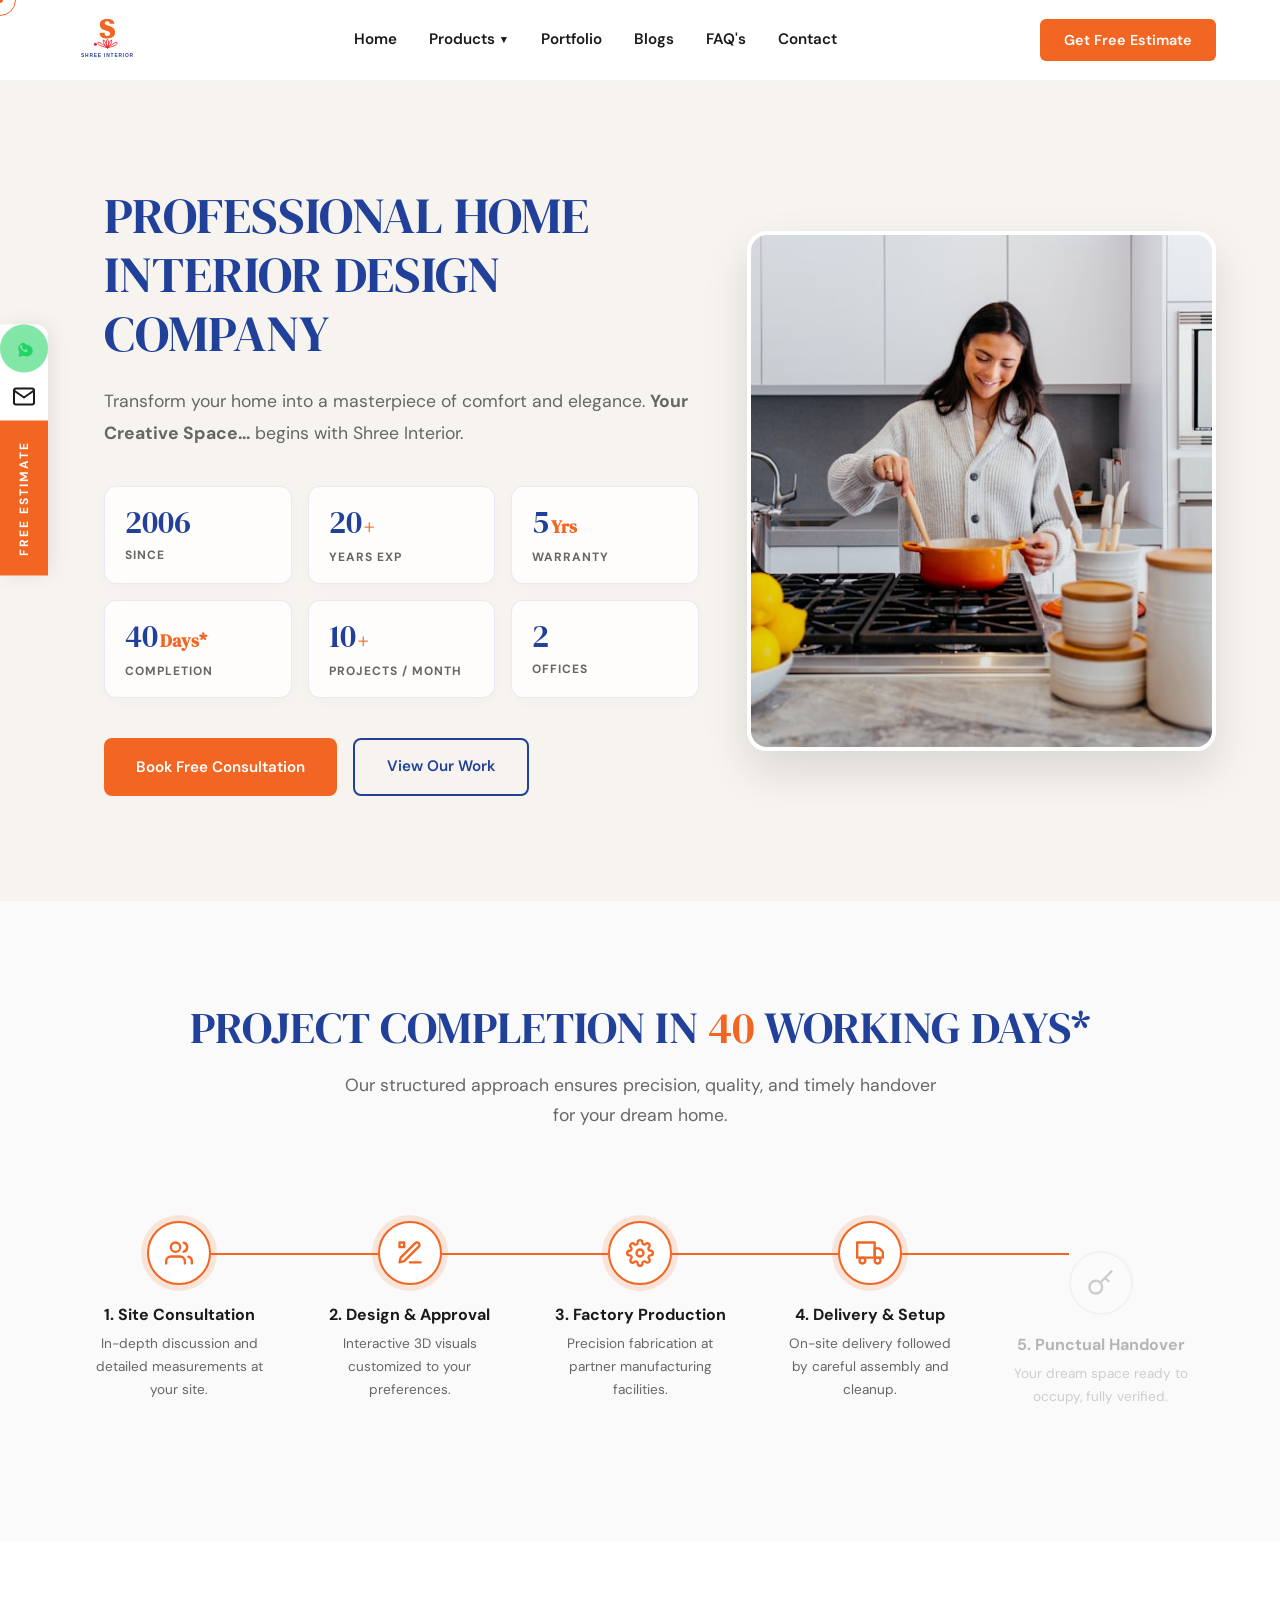
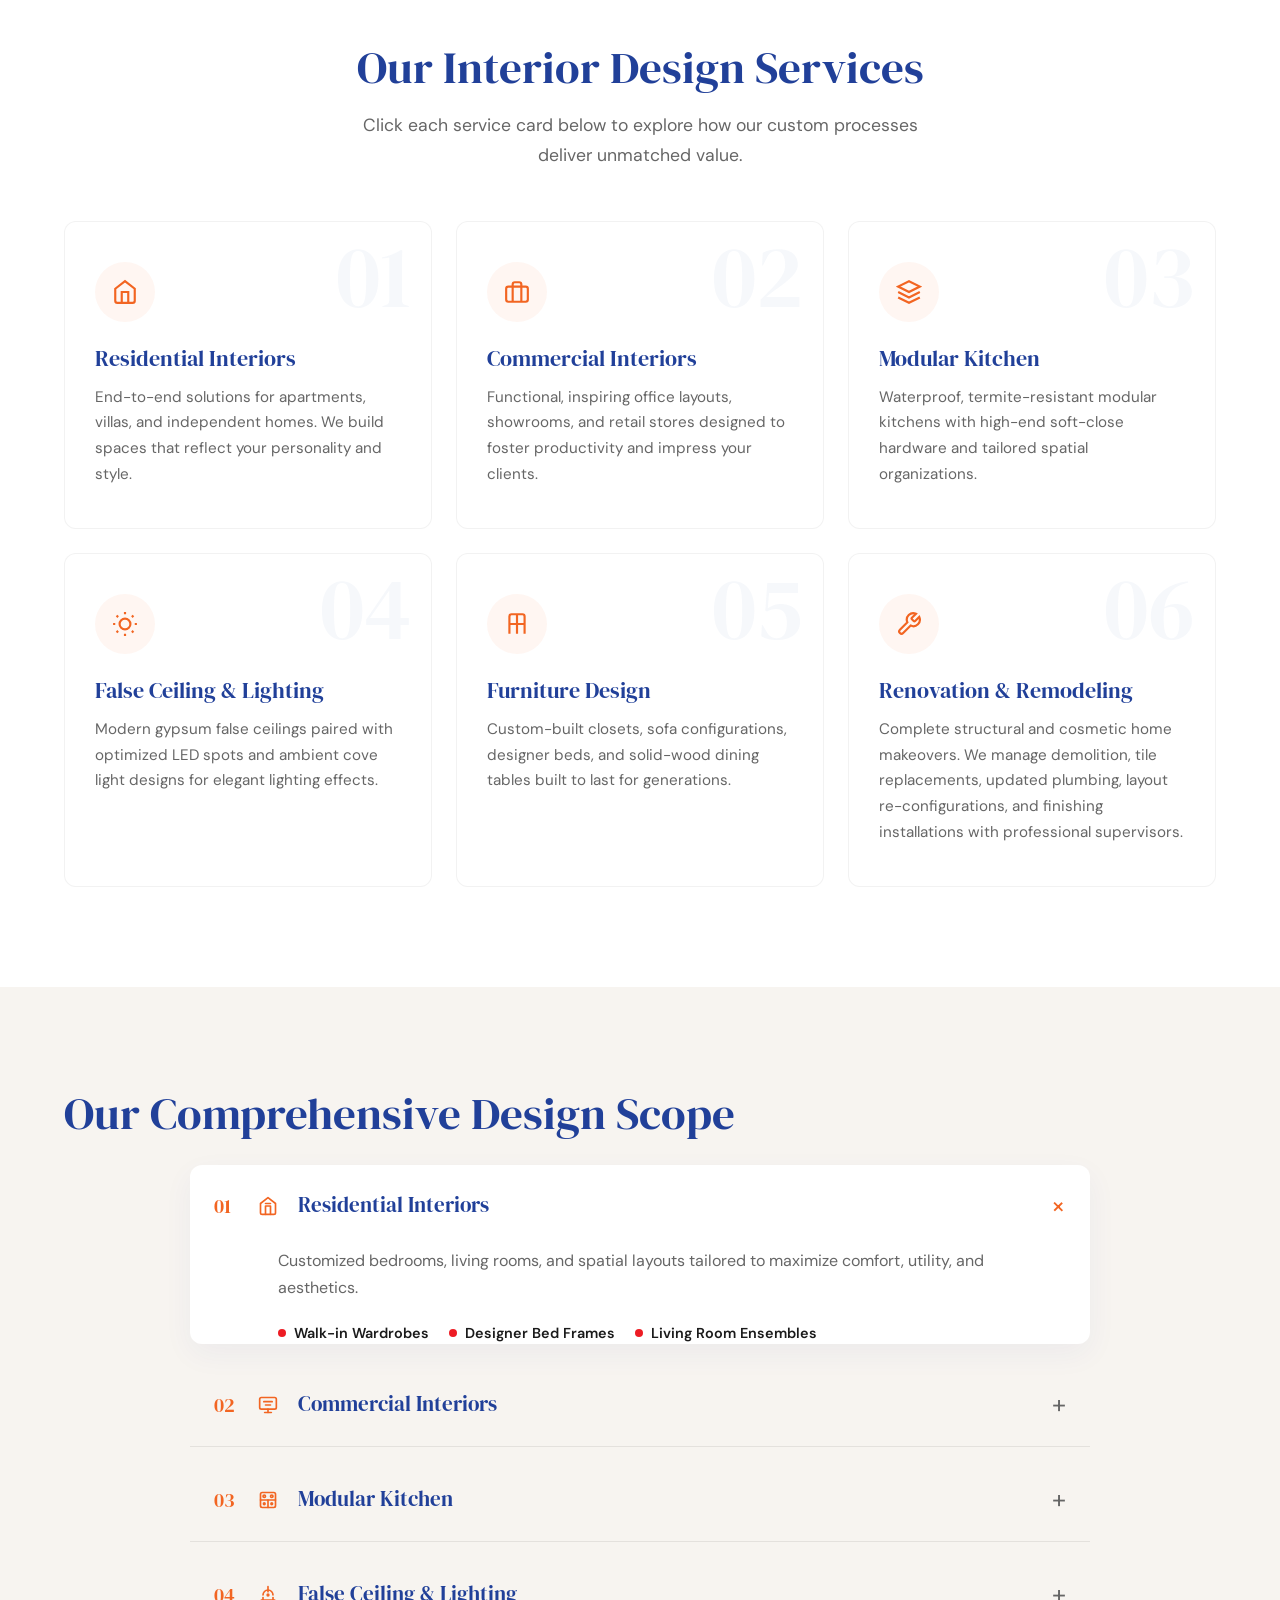
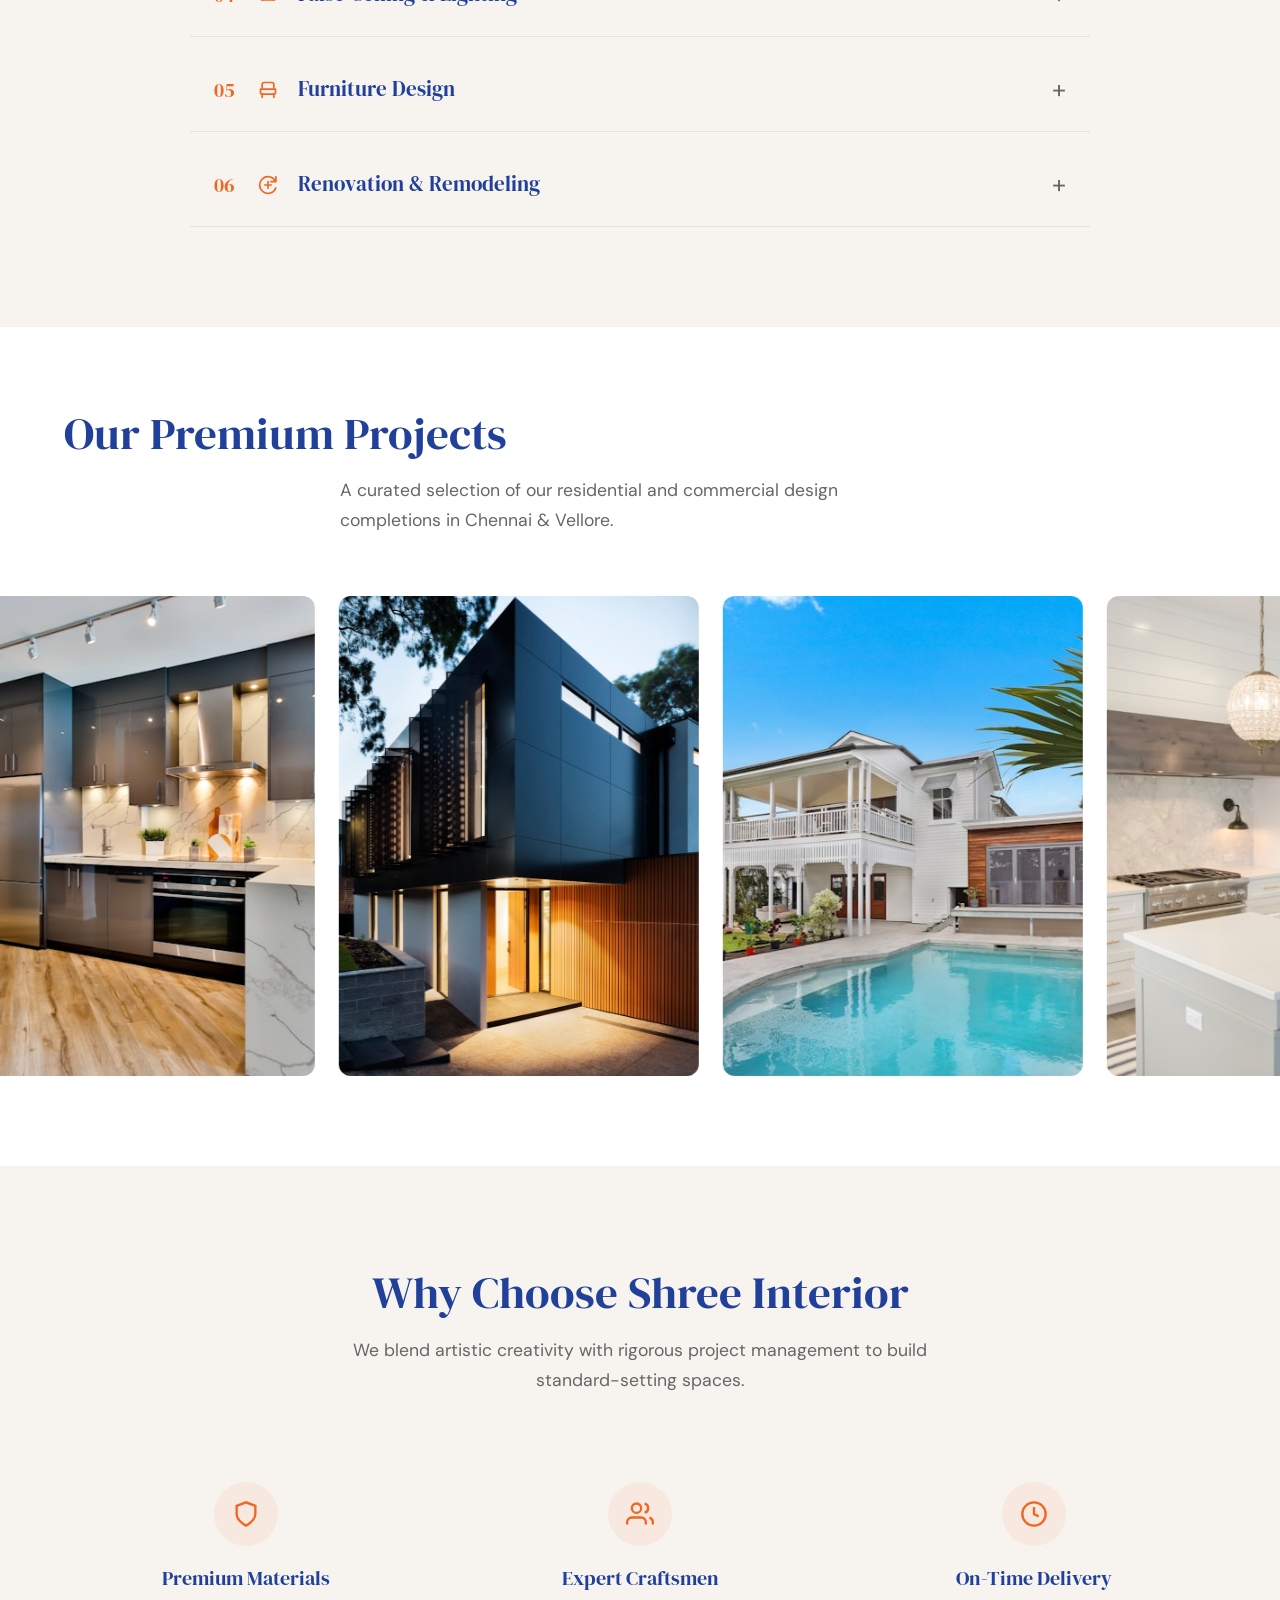
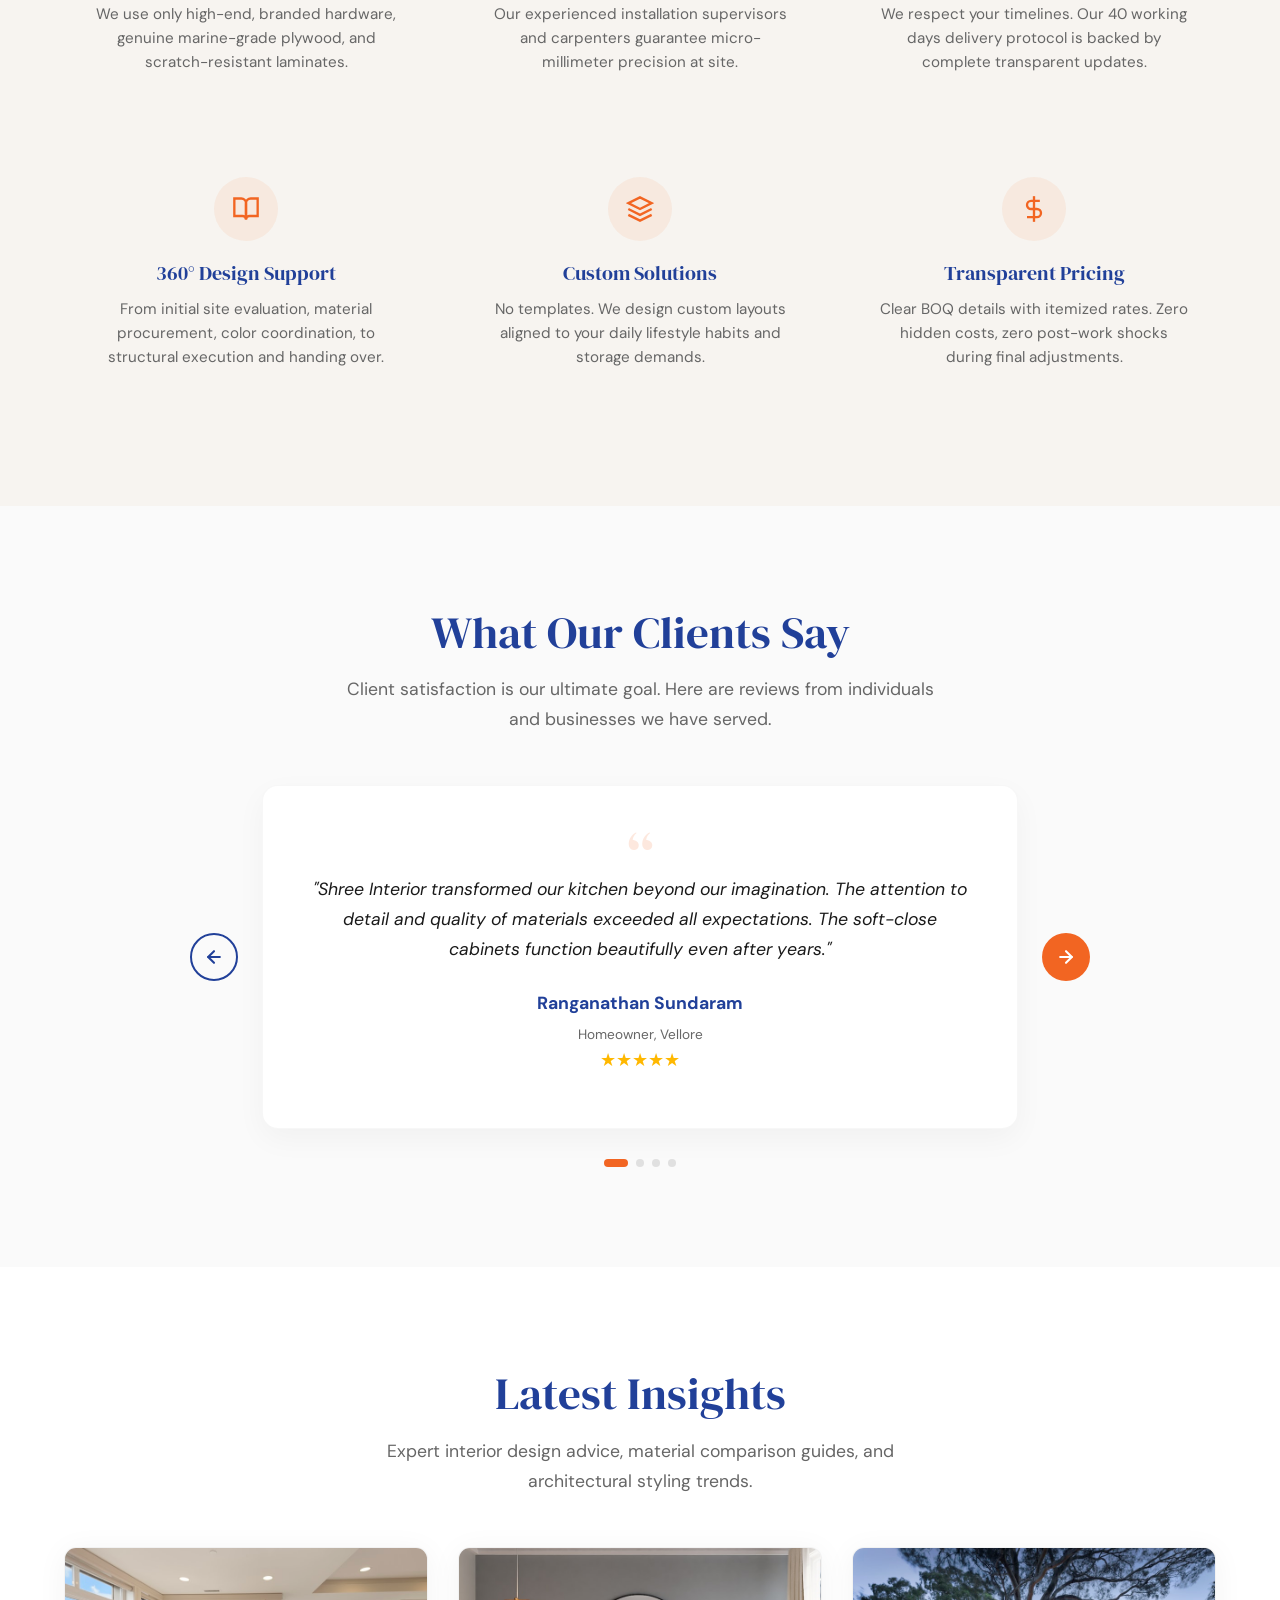
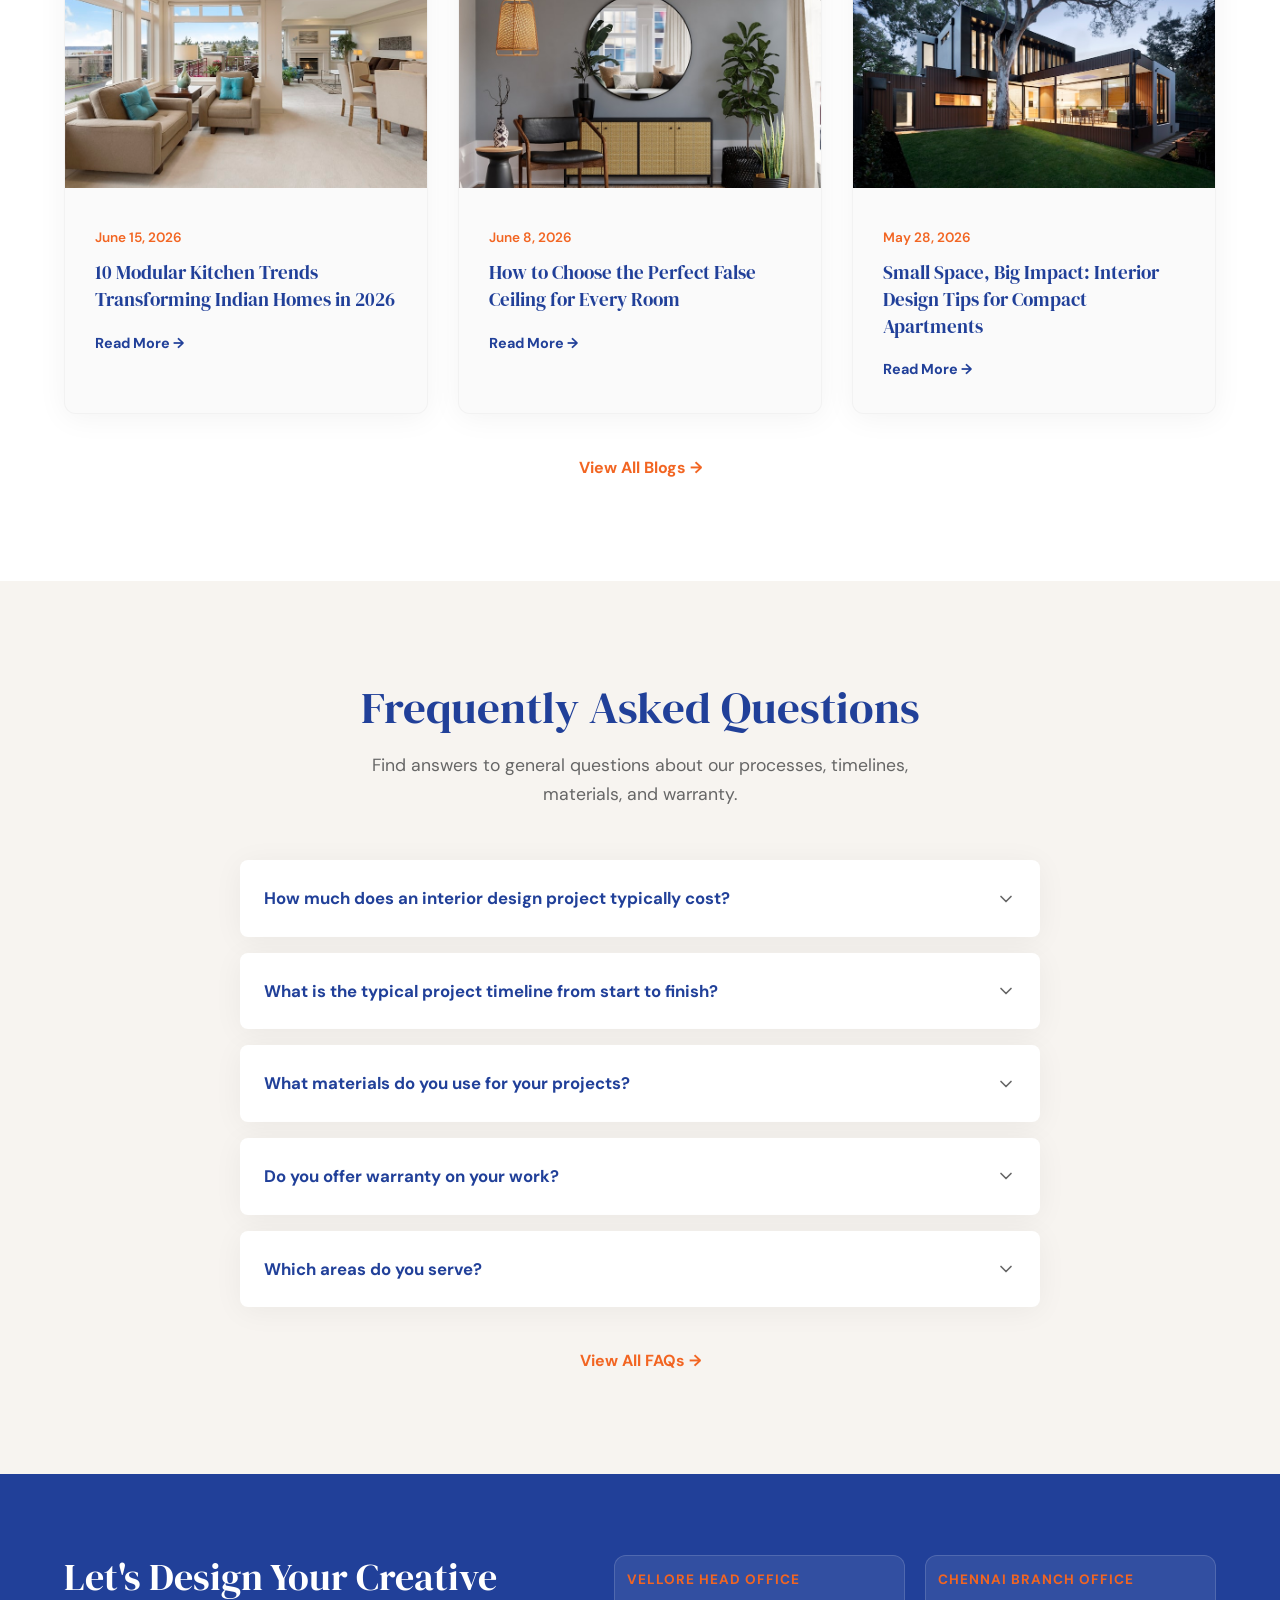
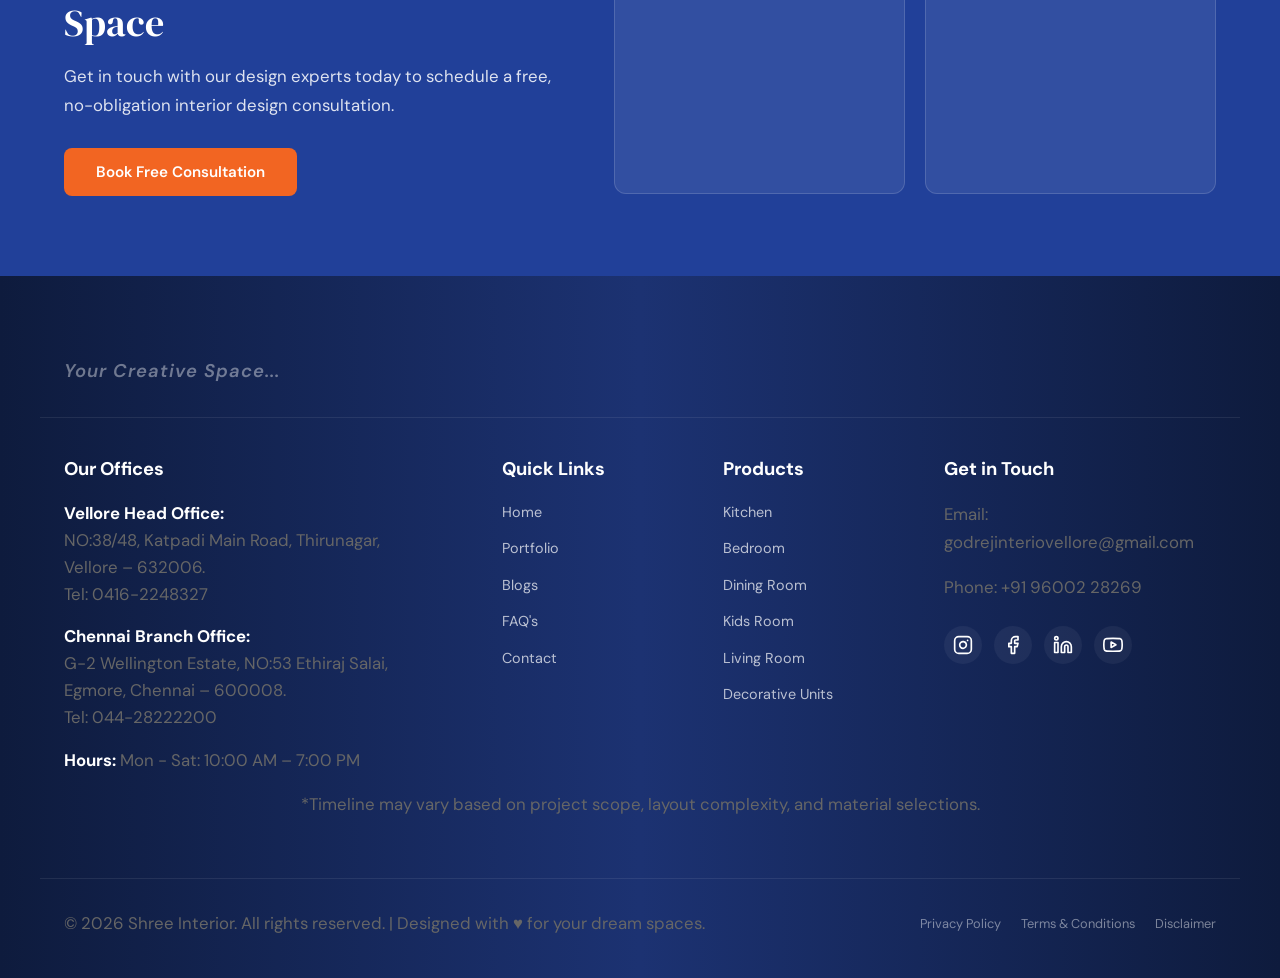
==== index.html @ 7caba236 "Initial commit: Website code for Shree Interior-3" ====
<!DOCTYPE html>
<html lang="en">
<head>
  <meta charset="UTF-8">
  <meta name="viewport" content="width=device-width, initial-scale=1.0">
  <title>Shree Interior — Premium Home Interior Design | Vellore & Chennai</title>
  <meta name="description" content="Shree Interior offers premium home and commercial interior design services in Vellore & Chennai. Modular kitchens, false ceilings, furniture design, and complete renovation solutions.">
  
  <!-- SEO & Crawling Metadata -->
  <meta name="robots" content="index, follow">
  <link rel="canonical" href="https://shreeinterior.in/">
  <meta name="keywords" content="interior design vellore, interior design chennai, modular kitchen vellore, false ceiling vellore, home renovation chennai, shree interior">
  
  <!-- Open Graph / Facebook -->
  <meta property="og:type" content="website">
  <meta property="og:url" content="https://shreeinterior.in/">
  <meta property="og:title" content="Shree Interior — Premium Home Interior Design | Vellore & Chennai">
  <meta property="og:description" content="Shree Interior offers premium home and commercial interior design services in Vellore & Chennai. Modular kitchens, false ceilings, furniture design, and complete renovation solutions.">
  <meta property="og:image" content="https://shreeinterior.in/assets/images/logo.svg">
  <meta property="og:site_name" content="Shree Interior">

  <!-- Twitter -->
  <meta name="twitter:card" content="summary_large_image">
  <meta name="twitter:url" content="https://shreeinterior.in/">
  <meta name="twitter:title" content="Shree Interior — Premium Home Interior Design | Vellore & Chennai">
  <meta name="twitter:description" content="Shree Interior offers premium home and commercial interior design services in Vellore & Chennai. Modular kitchens, false ceilings, furniture design, and complete renovation solutions.">
  <meta name="twitter:image" content="https://shreeinterior.in/assets/images/logo.svg">

  <!-- Local Business Structured Data for Search Engine Optimization -->
  <script type="application/ld+json">
  {
    "@context": "https://schema.org",
    "@type": "HomeAndConstructionBusiness",
    "name": "Shree Interior - Vellore",
    "image": "https://shreeinterior.in/assets/images/logo.svg",
    "url": "https://shreeinterior.in/",
    "telephone": "+919600228269",
    "priceRange": "$",
    "address": {
      "@type": "PostalAddress",
      "streetAddress": "NO:38/48, Katpadi Main Road, Thirunagar",
      "addressLocality": "Vellore",
      "addressRegion": "Tamil Nadu",
      "postalCode": "632006",
      "addressCountry": "IN"
    },
    "openingHoursSpecification": {
      "@type": "OpeningHoursSpecification",
      "dayOfWeek": [
        "Monday",
        "Tuesday",
        "Wednesday",
        "Thursday",
        "Friday",
        "Saturday"
      ],
      "opens": "10:00",
      "closes": "19:00"
    }
  }
  </script>
  <script type="application/ld+json">
  {
    "@context": "https://schema.org",
    "@type": "HomeAndConstructionBusiness",
    "name": "Shree Interior - Chennai",
    "image": "https://shreeinterior.in/assets/images/logo.svg",
    "url": "https://shreeinterior.in/",
    "telephone": "+919600228269",
    "priceRange": "$",
    "address": {
      "@type": "PostalAddress",
      "streetAddress": "G-2 Wellington Estate, NO:53 Ethiraj Salai, Egmore",
      "addressLocality": "Chennai",
      "addressRegion": "Tamil Nadu",
      "postalCode": "600008",
      "addressCountry": "IN"
    },
    "openingHoursSpecification": {
      "@type": "OpeningHoursSpecification",
      "dayOfWeek": [
        "Monday",
        "Tuesday",
        "Wednesday",
        "Thursday",
        "Friday",
        "Saturday"
      ],
      "opens": "10:00",
      "closes": "19:00"
    }
  }
  </script>

  <!-- Preconnect and Google Fonts -->
  <link rel="preconnect" href="https://fonts.googleapis.com">
  <link rel="preconnect" href="https://fonts.gstatic.com" crossorigin>
  <link href="https://fonts.googleapis.com/css2?family=DM+Sans:wght@400;500;600;700&family=DM+Serif+Display:ital@0;1&display=swap" rel="stylesheet" fetchpriority="high">
  
  <!-- Main Stylesheet -->
  <link rel="stylesheet" href="css/style.min.css">
  
  <!-- Favicon -->
  <link rel="icon" type="image/svg+xml" href="assets/images/logo.svg">
</head>
<body>

  <!-- 1. Custom Cursor (Desktop Only) -->
  <div class="custom-cursor" id="customCursor">
    <div class="cursor__dot"></div>
    <div class="cursor__ring"></div>
  </div>

  <!-- 3. Header -->
  <header class="header">
    <div class="header__container container">
      <a href="index.html" class="header__logo">
        <img src="assets/images/logo.svg" alt="Shree Interior" class="header__logo-img">
      </a>
      
      <nav class="header__nav">
        <ul class="header__nav-list">
          <li class="nav__item-wrapper">
            <a href="index.html" class="nav__item">Home</a>
          </li>
          <li class="nav__item-wrapper nav__item--has-dropdown">
            <span class="nav__item">Products <span class="nav__arrow">▼</span></span>
            <ul class="header__dropdown">
              <li><a href="modular-kitchen.html">Modular Kitchen</a></li>
              <li><a href="bedroom.html">Bedroom</a></li>
              <li><a href="dining-room.html">Dining Room</a></li>
              <li><a href="kids-room.html">Kids Room</a></li>
              <li><a href="living-room.html">Living Room</a></li>
              <li><a href="decorative-units.html">Decorative Units</a></li>
            </ul>
          </li>
          <li class="nav__item-wrapper">
            <a href="portfolio.html" class="nav__item">Portfolio</a>
          </li>
          <li class="nav__item-wrapper">
            <a href="blogs.html" class="nav__item">Blogs</a>
          </li>
          <li class="nav__item-wrapper">
            <a href="faqs.html" class="nav__item">FAQ's</a>
          </li>
          <li class="nav__item-wrapper">
            <a href="contact.html" class="nav__item">Contact</a>
          </li>
        </ul>
      </nav>
      
      <button class="header__cta-btn" data-modal-trigger>Get Free Estimate</button>
      
      <button class="header__hamburger" aria-label="Toggle Mobile Menu">
        <span></span>
        <span></span>
        <span></span>
      </button>
    </div>
  </header>

  <!-- 4. Mobile Drawer -->
  <div class="mobile-drawer">
    <div class="mobile-drawer__content">
      <div class="mobile-drawer__header">
        <a href="index.html" class="mobile-drawer__logo">
          <img src="assets/images/logo.svg" alt="Shree Interior" class="mobile-drawer__logo-img">
        </a>
      </div>
      
      <nav class="mobile-drawer__nav">
        <ul class="mobile-drawer__list">
          <li><a href="index.html">Home</a></li>
          <li class="mobile-drawer__item--has-accordion">
            <button class="mobile-drawer__products-toggle">Products <span class="nav__arrow">▼</span></button>
            <ul class="mobile-drawer__products-list">
              <li><a href="modular-kitchen.html">Modular Kitchen</a></li>
              <li><a href="bedroom.html">Bedroom</a></li>
              <li><a href="dining-room.html">Dining Room</a></li>
              <li><a href="kids-room.html">Kids Room</a></li>
              <li><a href="living-room.html">Living Room</a></li>
              <li><a href="decorative-units.html">Decorative Units</a></li>
            </ul>
          </li>
          <li><a href="portfolio.html">Portfolio</a></li>
          <li><a href="blogs.html">Blogs</a></li>
          <li><a href="faqs.html">FAQ's</a></li>
          <li><a href="contact.html">Contact</a></li>
        </ul>
      </nav>
      
      <div class="mobile-drawer__actions">
        <a href="https://wa.me/919600228269?text=Hi%20Shree%20Interior%2C%20I%27d%20like%20to%20discuss%20an%20interior%20project..." class="mobile-action-btn mobile-action-btn--whatsapp" target="_blank" rel="noopener">
          <svg class="mobile-action-btn__icon" viewBox="0 0 24 24" width="20" height="20">
            <path fill="currentColor" d="M12.031 6.172c-3.181 0-5.767 2.586-5.768 5.766-.001 1.298.424 2.5 1.145 3.473L6.5 20.5l5.241-1.375c.953.52 2.044.814 3.206.814 3.18 0 5.767-2.586 5.768-5.766.001-3.18-2.586-5.766-5.768-5.766h.084zm3.966 8.358c-.167.472-.82.862-1.347.973-.362.076-.833.141-2.42-.516-2.029-.838-3.329-2.91-3.429-3.045-.102-.136-.827-.968-.827-1.847 0-.88.46-1.312.626-1.488.166-.176.362-.22.482-.22h.346c.108 0 .253-.04.397.302.15.358.513 1.25.558 1.342.045.093.076.2.015.321-.061.12-.09.196-.181.302-.09.106-.19.237-.272.317-.09.088-.184.184-.08.362.105.18.468.77.998 1.242.684.608 1.26.797 1.439.886.18.09.284.076.39-.045.105-.12.459-.533.58-.714.12-.18.24-.15.405-.09.165.06 1.05.495 1.23.585.18.09.3.136.346.216.046.08.046.463-.121.935v.002z"/>
          </svg>
          Chat on WhatsApp
        </a>
        <a href="mailto:godrejinteriovellore@gmail.com" class="mobile-action-btn mobile-action-btn--email">
          <svg class="mobile-action-btn__icon" viewBox="0 0 24 24" width="20" height="20">
            <path fill="none" stroke="currentColor" stroke-width="2" stroke-linecap="round" stroke-linejoin="round" d="M3 8l7.89 5.26a2 2 0 002.22 0L21 8M5 19h14a2 2 0 002-2V7a2 2 0 00-2-2H5a2 2 0 00-2 2v10a2 2 0 002 2z"/>
          </svg>
          Email Us
        </a>
        <button class="mobile-action-btn mobile-action-btn--estimate" data-modal-trigger>
          Get Free Estimate
        </button>
      </div>
    </div>
  </div>

  <!-- 5. Side Rail -->
  <div class="side-rail">
    <a href="https://wa.me/919600228269?text=Hi%20Shree%20Interior%2C%20I%27d%20like%20to%20discuss%20an%20interior%20project..." class="side-rail__link side-rail__link--whatsapp" target="_blank" rel="noopener" aria-label="Chat on WhatsApp">
      <span class="pulse-glow"></span>
      <span class="pulse-glow"></span>
      <svg width="24" height="24" viewBox="0 0 24 24" fill="currentColor">
        <path d="M12.031 6.172c-3.181 0-5.767 2.586-5.768 5.766-.001 1.298.424 2.5 1.145 3.473L6.5 20.5l5.241-1.375c.953.52 2.044.814 3.206.814 3.18 0 5.767-2.586 5.768-5.766.001-3.18-2.586-5.766-5.768-5.766h.084zm3.966 8.358c-.167.472-.82.862-1.347.973-.362.076-.833.141-2.42-.516-2.029-.838-3.329-2.91-3.429-3.045-.102-.136-.827-.968-.827-1.847 0-.88.46-1.312.626-1.488.166-.176.362-.22.482-.22h.346c.108 0 .253-.04.397.302.15.358.513 1.25.558 1.342.045.093.076.2.015.321-.061.12-.09.196-.181.302-.09.106-.19.237-.272.317-.09.088-.184.184-.08.362.105.18.468.77.998 1.242.684.608 1.26.797 1.439.886.18.09.284.076.39-.045.105-.12.459-.533.58-.714.12-.18.24-.15.405-.09.165.06 1.05.495 1.23.585.18.09.3.136.346.216.046.08.046.463-.121.935v.002z"/>
      </svg>
    </a>
    <a href="mailto:godrejinteriovellore@gmail.com" class="side-rail__link side-rail__link--email" aria-label="Send Email">
      <svg width="24" height="24" viewBox="0 0 24 24" fill="none" stroke="currentColor" stroke-width="2" stroke-linecap="round" stroke-linejoin="round">
        <path d="M4 4h16c1.1 0 2 .9 2 2v12c0 1.1-.9 2-2 2H4c-1.1 0-2-.9-2-2V6c0-1.1.9-2 2-2z"/>
        <polyline points="22,6 12,13 2,6"/>
      </svg>
    </a>
    <button class="side-rail__estimate" data-modal-trigger>
      Free Estimate
    </button>
  </div>

  <!-- Main Content Wrap for Semantic HTML / SEO -->
  <main>

  <!-- 6. Hero Section (Re-structured to premium 2-column layout to fill the right half) -->
  <section id="hero" class="hero">
    <div class="hero__container container">
      <div class="hero__grid-layout">
        
        <!-- Left Column: Text Content and Stats -->
        <div class="hero__text-col">
          <h1 class="hero__headline">
            PROFESSIONAL HOME <span class="hero__color-cycle">INTERIOR DESIGN</span> COMPANY
          </h1>
          <p class="hero__subtitle">
            Transform your home into a masterpiece of comfort and elegance. <strong>Your Creative Space...</strong> begins with Shree Interior.
          </p>
          
          <!-- Animated Stats Badges -->
          <div class="hero__stats">
            <div class="hero__stat">
              <span class="hero__stat-value-wrapper">
                <span class="hero__stat-value" data-target="2006">0</span>
              </span>
              <span class="hero__stat-label">Since</span>
            </div>
            <div class="hero__stat">
              <span class="hero__stat-value-wrapper">
                <span class="hero__stat-value" data-target="20">0</span><span class="hero__stat-suffix">+</span>
              </span>
              <span class="hero__stat-label">Years Exp</span>
            </div>
            <div class="hero__stat">
              <span class="hero__stat-value-wrapper">
                <span class="hero__stat-value" data-target="5">0</span><span class="hero__stat-suffix"> Yrs</span>
              </span>
              <span class="hero__stat-label">Warranty</span>
            </div>
            <div class="hero__stat">
              <!-- changed from 45 to 40 days as requested -->
              <span class="hero__stat-value-wrapper">
                <span class="hero__stat-value" data-target="40">0</span><span class="hero__stat-suffix"> Days*</span>
              </span>
              <span class="hero__stat-label">Completion</span>
            </div>
            <div class="hero__stat">
              <span class="hero__stat-value-wrapper">
                <span class="hero__stat-value" data-target="10">0</span><span class="hero__stat-suffix">+</span>
              </span>
              <span class="hero__stat-label">Projects / month</span>
            </div>
            <div class="hero__stat">
              <span class="hero__stat-value-wrapper">
                <span class="hero__stat-value" data-target="2">0</span>
              </span>
              <span class="hero__stat-label">Offices</span>
            </div>
          </div>

          <div class="hero__cta">
            <button class="btn btn-primary" data-modal-trigger>Book Free Consultation</button>
            <a href="portfolio.html" class="btn btn-secondary">View Our Work</a>
          </div>
        </div>
        
        <!-- Right Column: Premium showcase image replacing blank space -->
        <div class="hero__image-col">
          <div class="hero__image-wrapper">
            <img src="assets/images/portfolio/img_23.jpg" alt="Premium Living Room Interior by Shree Interior" class="hero__image">
            <div class="hero__image-overlay"></div>
          </div>
        </div>

      </div>
    </div>
  </section>

  <!-- 7. Process Flow (40 Working Days & D'LIFE Style SVGs) -->
  <section id="process" class="process-flow section-padding">
    <div class="process-flow__container container">
      <!-- changed from 45 to 40 working days -->
      <h2 class="section-title text-center">
        PROJECT COMPLETION IN <span class="highlight">40</span> WORKING DAYS*
      </h2>
      <p class="section-subtitle text-center">Our structured approach ensures precision, quality, and timely handover for your dream home.</p>
      
      <div class="process-flow__track">
        <!-- Step 1: D'LIFE style Consultation (Two people dialog outline) -->
        <div class="process-flow__step">
          <div class="process-flow__icon">
            <svg viewBox="0 0 24 24" width="28" height="28" fill="none" stroke="currentColor" stroke-width="2" stroke-linecap="round" stroke-linejoin="round">
              <path d="M17 21v-2a4 4 0 0 0-4-4H5a4 4 0 0 0-4 4v2"/>
              <circle cx="9" cy="7" r="4"/>
              <path d="M23 21v-2a4 4 0 0 0-3-3.87"/>
              <path d="M16 3.13a4 4 0 0 1 0 7.75"/>
            </svg>
          </div>
          <h3 class="process-flow__title">1. Site Consultation</h3>
          <p class="process-flow__desc">In-depth discussion and detailed measurements at your site.</p>
          <div class="process-flow__connector"></div>
        </div>
        
        <!-- Step 2: D'LIFE style Design blueprint (ruler/pencil layout sketch) -->
        <div class="process-flow__step">
          <div class="process-flow__icon">
            <svg viewBox="0 0 24 24" width="28" height="28" fill="none" stroke="currentColor" stroke-width="2" stroke-linecap="round" stroke-linejoin="round">
              <path d="M12 20h9"/>
              <path d="M16.5 3.5a2.121 2.121 0 0 1 3 3L7 19l-4 1 1-4L16.5 3.5z"/>
              <path d="M3 3h4v4H3z"/>
            </svg>
          </div>
          <h3 class="process-flow__title">2. Design & Approval</h3>
          <p class="process-flow__desc">Interactive 3D visuals customized to your preferences.</p>
          <div class="process-flow__connector"></div>
        </div>
        
        <!-- Step 3: D'LIFE style Production (automated cnc precision manufacture gear) -->
        <div class="process-flow__step">
          <div class="process-flow__icon">
            <svg viewBox="0 0 24 24" width="28" height="28" fill="none" stroke="currentColor" stroke-width="2" stroke-linecap="round" stroke-linejoin="round">
              <circle cx="12" cy="12" r="3"/>
              <path d="M19.4 15a1.65 1.65 0 0 0 .33 1.82l.06.06a2 2 0 1 1-2.83 2.83l-.06-.06a1.65 1.65 0 0 0-1.82-.33 1.65 1.65 0 0 0-1 1.51V21a2 2 0 0 1-4 0v-.09A1.65 1.65 0 0 0 9 19.4a1.65 1.65 0 0 0-1.82.33l-.06.06a2 2 0 1 1-2.83-2.83l.06-.06a1.65 1.65 0 0 0 .33-1.82 1.65 1.65 0 0 0-1.51-1H3a2 2 0 0 1 0-4h.09A1.65 1.65 0 0 0 4.6 9a1.65 1.65 0 0 0-.33-1.82l-.06-.06a2 2 0 1 1 2.83-2.83l.06.06a1.65 1.65 0 0 0 1.82.33H9a1.65 1.65 0 0 0 1-1.51V3a2 2 0 0 1 4 0v.09a1.65 1.65 0 0 0 1 1.51 1.65 1.65 0 0 0 1.82-.33l.06-.06a2 2 0 1 1 2.83 2.83l-.06.06a1.65 1.65 0 0 0-.33 1.82V9a1.65 1.65 0 0 0 1.51 1H21a2 2 0 0 1 0 4h-.09a1.65 1.65 0 0 0-1.51 1z"/>
            </svg>
          </div>
          <h3 class="process-flow__title">3. Factory Production</h3>
          <p class="process-flow__desc">Precision fabrication at partner manufacturing facilities.</p>
          <div class="process-flow__connector"></div>
        </div>
        
        <!-- Step 4: D'LIFE style Delivery & Installation (delivery truck) -->
        <div class="process-flow__step">
          <div class="process-flow__icon">
            <svg viewBox="0 0 24 24" width="28" height="28" fill="none" stroke="currentColor" stroke-width="2" stroke-linecap="round" stroke-linejoin="round">
              <rect x="1" y="3" width="15" height="13"/>
              <polygon points="16 8 20 8 23 11 23 16 16 16 16 8"/>
              <circle cx="5.5" cy="18.5" r="2.5"/>
              <circle cx="18.5" cy="18.5" r="2.5"/>
            </svg>
          </div>
          <h3 class="process-flow__title">4. Delivery & Setup</h3>
          <p class="process-flow__desc">On-site delivery followed by careful assembly and cleanup.</p>
          <div class="process-flow__connector"></div>
        </div>
        
        <!-- Step 5: D'LIFE style Handover (house key outline) -->
        <div class="process-flow__step">
          <div class="process-flow__icon">
            <svg viewBox="0 0 24 24" width="28" height="28" fill="none" stroke="currentColor" stroke-width="2" stroke-linecap="round" stroke-linejoin="round">
              <path d="M21 2l-2 2m-7.61 7.61a5.5 5.5 0 1 1-7.778 7.778 5.5 5.5 0 0 1 7.777-7.777zm0 0L15.5 7.5m0 0l3 3M15.5 7.5L18 5"/>
            </svg>
          </div>
          <h3 class="process-flow__title">5. Punctual Handover</h3>
          <p class="process-flow__desc">Your dream space ready to occupy, fully verified.</p>
        </div>
      </div>
      
      <!-- Timeline note removed from here and relocated to footer as requested -->
    </div>
  </section>

  <!-- 8. Services Grid Section (Color Change Hover & Symmetric 3x2 Grid) -->
  <section id="services" class="services-grid-section section-padding">
    <div class="services-grid-section__container container">
      <h2 class="section-title text-center">Our Interior Design Services</h2>
      <p class="section-subtitle text-center">Click each service card below to explore how our custom processes deliver unmatched value.</p>
      
      <div class="services-grid">
        <!-- Card 1 -->
        <div class="services-grid__card" data-modal-trigger>
          <span class="services-grid__number">01</span>
          <div class="services-grid__icon">
            <svg viewBox="0 0 24 24" fill="none" stroke="currentColor" stroke-width="2">
              <path d="M3 9l9-7 9 7v11a2 2 0 0 1-2 2H5a2 2 0 0 1-2-2z"/>
              <polyline points="9 22 9 12 15 12 15 22"/>
            </svg>
          </div>
          <h3 class="services-grid__title">Residential Interiors</h3>
          <p class="services-grid__desc">End-to-end solutions for apartments, villas, and independent homes. We build spaces that reflect your personality and style.</p>
        </div>
        
        <!-- Card 2 -->
        <div class="services-grid__card" data-modal-trigger>
          <span class="services-grid__number">02</span>
          <div class="services-grid__icon">
            <svg viewBox="0 0 24 24" fill="none" stroke="currentColor" stroke-width="2">
              <rect x="2" y="7" width="20" height="14" rx="2" ry="2"/>
              <path d="M16 21V5a2 2 0 0 0-2-2h-4a2 2 0 0 0-2 2v16"/>
            </svg>
          </div>
          <h3 class="services-grid__title">Commercial Interiors</h3>
          <p class="services-grid__desc">Functional, inspiring office layouts, showrooms, and retail stores designed to foster productivity and impress your clients.</p>
        </div>
        
        <!-- Card 3 -->
        <div class="services-grid__card" data-modal-trigger>
          <span class="services-grid__number">03</span>
          <div class="services-grid__icon">
            <svg viewBox="0 0 24 24" fill="none" stroke="currentColor" stroke-width="2">
              <polygon points="12 2 2 7 12 12 22 7 12 2"/>
              <polyline points="2 17 12 22 22 17"/>
              <polyline points="2 12 12 17 22 12"/>
            </svg>
          </div>
          <h3 class="services-grid__title">Modular Kitchen</h3>
          <p class="services-grid__desc">Waterproof, termite-resistant modular kitchens with high-end soft-close hardware and tailored spatial organizations.</p>
        </div>
        
        <!-- Card 4 -->
        <div class="services-grid__card" data-modal-trigger>
          <span class="services-grid__number">04</span>
          <div class="services-grid__icon">
            <svg viewBox="0 0 24 24" fill="none" stroke="currentColor" stroke-width="2">
              <circle cx="12" cy="12" r="5"/>
              <line x1="12" y1="1" x2="12" y2="3"/>
              <line x1="12" y1="21" x2="12" y2="23"/>
              <line x1="4.22" y1="4.22" x2="5.64" y2="5.64"/>
              <line x1="18.36" y1="18.36" x2="19.78" y2="19.78"/>
              <line x1="1" y1="12" x2="3" y2="12"/>
              <line x1="21" y1="12" x2="23" y2="12"/>
              <line x1="4.22" y1="19.78" x2="5.64" y2="18.36"/>
              <line x1="18.36" y1="5.64" x2="19.78" y2="4.22"/>
            </svg>
          </div>
          <h3 class="services-grid__title">False Ceiling & Lighting</h3>
          <p class="services-grid__desc">Modern gypsum false ceilings paired with optimized LED spots and ambient cove light designs for elegant lighting effects.</p>
        </div>
        
        <!-- Card 5 -->
        <div class="services-grid__card" data-modal-trigger>
          <span class="services-grid__number">05</span>
          <div class="services-grid__icon">
            <svg viewBox="0 0 24 24" fill="none" stroke="currentColor" stroke-width="2">
              <path d="M19 21V5a2 2 0 0 0-2-2H7a2 2 0 0 0-2 2v16"/>
              <line x1="12" y1="3" x2="12" y2="21"/>
              <line x1="5" y1="12" x2="19" y2="12"/>
            </svg>
          </div>
          <h3 class="services-grid__title">Furniture Design</h3>
          <p class="services-grid__desc">Custom-built closets, sofa configurations, designer beds, and solid-wood dining tables built to last for generations.</p>
        </div>

        <!-- Card 6 (Identical size and layout to other cards for 3x2 grid symmetry) -->
        <div class="services-grid__card" data-modal-trigger>
          <span class="services-grid__number">06</span>
          <div class="services-grid__icon">
            <svg viewBox="0 0 24 24" fill="none" stroke="currentColor" stroke-width="2">
              <path d="M14.7 6.3a1 1 0 0 0 0 1.4l1.6 1.6a1 1 0 0 0 1.4 0l3.77-3.77a6 6 0 0 1-7.94 7.94l-6.91 6.91a2.12 2.12 0 0 1-3-3l6.91-6.91a6 6 0 0 1 7.94-7.94l-3.76 3.76z"/>
            </svg>
          </div>
          <h3 class="services-grid__title">Renovation & Remodeling</h3>
          <p class="services-grid__desc">Complete structural and cosmetic home makeovers. We manage demolition, tile replacements, updated plumbing, layout re-configurations, and finishing installations with professional supervisors.</p>
        </div>
      </div>
    </div>
  </section>

  <!-- 9. Accordion Section (Capabilities - Cleaned headers & default expanded item 1) -->
  <section id="capabilities" class="accordion-section section-padding">
    <div class="accordion-section__container container">
      <!-- Eyebrow and subtitle removed as requested -->
      <h2 class="section-title">Our Comprehensive Design Scope</h2>
      
      <div class="accordion">
        <!-- Accordion Item 1 (Open by Default) -->
        <div class="accordion__item accordion__item--open">
          <div class="accordion__header">
            <span class="accordion__num">01</span>
            <div class="accordion__icon">
              <svg viewBox="0 0 24 24" fill="none" stroke="currentColor" stroke-width="2" stroke-linecap="round" stroke-linejoin="round" width="20" height="20">
                <path d="M3 9l9-7 9 7v11a2 2 0 0 1-2 2H5a2 2 0 0 1-2-2z"/>
                <polyline points="9 22 9 12 15 12 15 22"/>
                <path d="M9 9h6"/>
              </svg>
            </div>
            <h3 class="accordion__title">Residential Interiors</h3>
            <span class="accordion__toggle">+</span>
          </div>
          <div class="accordion__body">
            <div class="accordion__body-inner">
              <p class="accordion__desc">Customized bedrooms, living rooms, and spatial layouts tailored to maximize comfort, utility, and aesthetics.</p>
              <div class="accordion__features">
                <div class="accordion__feature">
                  <span class="accordion__bullet"></span>
                  Walk-in Wardrobes
                </div>
                <div class="accordion__feature">
                  <span class="accordion__bullet"></span>
                  Designer Bed Frames
                </div>
                <div class="accordion__feature">
                  <span class="accordion__bullet"></span>
                  Living Room Ensembles
                </div>
              </div>
            </div>
          </div>
        </div>

        <!-- Accordion Item 2 -->
        <div class="accordion__item">
          <div class="accordion__header">
            <span class="accordion__num">02</span>
            <div class="accordion__icon">
              <svg viewBox="0 0 24 24" fill="none" stroke="currentColor" stroke-width="2" stroke-linecap="round" stroke-linejoin="round" width="20" height="20">
                <rect x="2" y="3" width="20" height="14" rx="2" ry="2"/>
                <line x1="8" y1="21" x2="16" y2="21"/>
                <line x1="12" y1="17" x2="12" y2="21"/>
                <line x1="7" y1="8" x2="17" y2="8"/>
                <line x1="9" y1="12" x2="15" y2="12"/>
              </svg>
            </div>
            <h3 class="accordion__title">Commercial Interiors</h3>
            <span class="accordion__toggle">+</span>
          </div>
          <div class="accordion__body">
            <div class="accordion__body-inner">
              <p class="accordion__desc">Professional office spaces, ergonomic collaborative layouts, and branding-optimized showrooms designed for growth.</p>
              <div class="accordion__features">
                <div class="accordion__feature">
                  <span class="accordion__bullet"></span>
                  Collaborative Workspaces
                </div>
                <div class="accordion__feature">
                  <span class="accordion__bullet"></span>
                  Executive Cabins
                </div>
                <div class="accordion__feature">
                  <span class="accordion__bullet"></span>
                  Premium Reception Areas
                </div>
              </div>
            </div>
          </div>
        </div>

        <!-- Accordion Item 3 -->
        <div class="accordion__item">
          <div class="accordion__header">
            <span class="accordion__num">03</span>
            <div class="accordion__icon">
              <svg viewBox="0 0 24 24" fill="none" stroke="currentColor" stroke-width="2" stroke-linecap="round" stroke-linejoin="round" width="20" height="20">
                <rect x="3" y="3" width="18" height="18" rx="2"/>
                <line x1="3" y1="12" x2="21" y2="12"/>
                <line x1="12" y1="12" x2="12" y2="21"/>
                <circle cx="7.5" cy="7.5" r="1.5"/>
                <circle cx="16.5" cy="7.5" r="1.5"/>
                <circle cx="7.5" cy="16.5" r="1"/>
                <circle cx="16.5" cy="16.5" r="1"/>
              </svg>
            </div>
            <h3 class="accordion__title">Modular Kitchen</h3>
            <span class="accordion__toggle">+</span>
          </div>
          <div class="accordion__body">
            <div class="accordion__body-inner">
              <p class="accordion__desc">Highly modular L-shaped, U-shaped, and island kitchens crafted using genuine marine-grade plywood and premium laminates.</p>
              <div class="accordion__features">
                <div class="accordion__feature">
                  <span class="accordion__bullet"></span>
                  L-Shaped & U-Shaped Kitchens
                </div>
                <div class="accordion__feature">
                  <span class="accordion__bullet"></span>
                  Island Counter Units
                </div>
                <div class="accordion__feature">
                  <span class="accordion__bullet"></span>
                  Soft-Close Drawer Hardware
                </div>
              </div>
            </div>
          </div>
        </div>

        <!-- Accordion Item 4 -->
        <div class="accordion__item">
          <div class="accordion__header">
            <span class="accordion__num">04</span>
            <div class="accordion__icon">
              <svg viewBox="0 0 24 24" fill="none" stroke="currentColor" stroke-width="2" stroke-linecap="round" stroke-linejoin="round" width="20" height="20">
                <path d="M12 2v6"/>
                <path d="M6 12a6 6 0 0 1 12 0"/>
                <path d="M4 18h16"/>
                <line x1="6" y1="15" x2="6" y2="18"/>
                <line x1="18" y1="15" x2="18" y2="18"/>
                <circle cx="12" cy="12" r="1"/>
              </svg>
            </div>
            <h3 class="accordion__title">False Ceiling & Lighting</h3>
            <span class="accordion__toggle">+</span>
          </div>
          <div class="accordion__body">
            <div class="accordion__body-inner">
              <p class="accordion__desc">Functional, premium lighting arrangements integrated seamlessly with design-focused drywall or grid ceilings.</p>
              <div class="accordion__features">
                <div class="accordion__feature">
                  <span class="accordion__bullet"></span>
                  Gypsum Panel Ceilings
                </div>
                <div class="accordion__feature">
                  <span class="accordion__bullet"></span>
                  LED Cove Lighting
                </div>
                <div class="accordion__feature">
                  <span class="accordion__bullet"></span>
                  Pendant & Chandelier Installations
                </div>
              </div>
            </div>
          </div>
        </div>

        <!-- Accordion Item 5 -->
        <div class="accordion__item">
          <div class="accordion__header">
            <span class="accordion__num">05</span>
            <div class="accordion__icon">
              <svg viewBox="0 0 24 24" fill="none" stroke="currentColor" stroke-width="2" stroke-linecap="round" stroke-linejoin="round" width="20" height="20">
                <path d="M19 10V5a2 2 0 0 0-2-2H7a2 2 0 0 0-2 2v5"/>
                <path d="M3 12v3a2 2 0 0 0 2 2h14a2 2 0 0 0 2-2v-3"/>
                <path d="M5 17v4"/>
                <path d="M19 17v4"/>
                <path d="M3 11h18"/>
              </svg>
            </div>
            <h3 class="accordion__title">Furniture Design</h3>
            <span class="accordion__toggle">+</span>
          </div>
          <div class="accordion__body">
            <div class="accordion__body-inner">
              <p class="accordion__desc">Tailor-made multi-functional sofa sets, solid wood coffee tables, space-saver beds, and designer storage cabinets.</p>
              <div class="accordion__features">
                <div class="accordion__feature">
                  <span class="accordion__bullet"></span>
                  Custom Sofa Sets
                </div>
                <div class="accordion__feature">
                  <span class="accordion__bullet"></span>
                  Solid-Wood Dining Tables
                </div>
                <div class="accordion__feature">
                  <span class="accordion__bullet"></span>
                  Space-Saving Storage Units
                </div>
              </div>
            </div>
          </div>
        </div>

        <!-- Accordion Item 6 -->
        <!-- [CONFIRM WITH CLIENT] Confirm the specific details of the renovation offerings -->
        <div class="accordion__item">
          <div class="accordion__header">
            <span class="accordion__num">06</span>
            <div class="accordion__icon">
              <svg viewBox="0 0 24 24" fill="none" stroke="currentColor" stroke-width="2" stroke-linecap="round" stroke-linejoin="round" width="20" height="20">
                <path d="M21.5 2v6h-6M21.34 15.57a10 10 0 1 1-.57-8.38l.73-.73"/>
                <path d="M12 8v8"/>
                <path d="M8 12h8"/>
              </svg>
            </div>
            <h3 class="accordion__title">Renovation & Remodeling</h3>
            <span class="accordion__toggle">+</span>
          </div>
          <div class="accordion__body">
            <div class="accordion__body-inner">
              <p class="accordion__desc">Full-scale renovation to transform outdated properties into modern architectural masterpieces safely and seamlessly.</p>
              <div class="accordion__features">
                <div class="accordion__feature">
                  <span class="accordion__bullet"></span>
                  Bathroom Renovations
                </div>
                <div class="accordion__feature">
                  <span class="accordion__bullet"></span>
                  Flooring & Tiling
                </div>
                <div class="accordion__feature">
                  <span class="accordion__bullet"></span>
                  Electrical & Plumbing Upgrades
                </div>
              </div>
            </div>
          </div>
        </div>
      </div>
    </div>
  </section>

  <!-- 10. Gallery / Portfolio Section -->
  <section id="portfolio" class="gallery">
    <div class="gallery__header container">
      <h2 class="section-title">Our Premium Projects</h2>
      <p class="section-subtitle">A curated selection of our residential and commercial design completions in Chennai & Vellore.</p>
    </div>
    
    <div class="gallery__container-relative" id="galleryContainer">
      <div class="gallery__drag-badge" id="galleryDragBadge">Drag</div>
      
      <div class="gallery__track" id="galleryTrack">
        <!-- Project 1 -->
        <div class="gallery__card">
          <img src="assets/images/portfolio/img_24.jpg" alt="Modern Living Room" loading="lazy">
          <div class="gallery__overlay">
            <h3 class="gallery__name">Modern Living Room</h3>
            <span class="gallery__category">Residential</span>
          </div>
        </div>
        
        <!-- Project 2 -->
        <div class="gallery__card">
          <img src="assets/images/portfolio/img_15.jpg" alt="Luxury Kitchen Design" loading="lazy">
          <div class="gallery__overlay">
            <h3 class="gallery__name">Luxury Kitchen Design</h3>
            <span class="gallery__category">Modular Kitchen</span>
          </div>
        </div>
        
        <!-- Project 3 -->
        <div class="gallery__card">
          <img src="assets/images/portfolio/img_25.jpg" alt="Corporate Office" loading="lazy">
          <div class="gallery__overlay">
            <h3 class="gallery__name">Corporate Office</h3>
            <span class="gallery__category">Commercial</span>
          </div>
        </div>
        
        <!-- Project 4 -->
        <div class="gallery__card">
          <img src="assets/images/portfolio/img_26.jpg" alt="Premium Villa" loading="lazy">
          <div class="gallery__overlay">
            <h3 class="gallery__name">Premium Villa</h3>
            <span class="gallery__category">Residential</span>
          </div>
        </div>
        
        <!-- Project 5 -->
        <div class="gallery__card">
          <img src="assets/images/portfolio/img_27.jpg" alt="Designer Bathroom" loading="lazy">
          <div class="gallery__overlay">
            <h3 class="gallery__name">Designer Bathroom</h3>
            <span class="gallery__category">Renovation</span>
          </div>
        </div>
        
        <!-- Project 6 -->
        <div class="gallery__card">
          <img src="assets/images/portfolio/img_3.jpg" alt="Minimalist Bedroom" loading="lazy">
          <div class="gallery__overlay">
            <h3 class="gallery__name">Minimalist Bedroom</h3>
            <span class="gallery__category">Residential</span>
          </div>
        </div>
        
        <!-- Project 7 -->
        <div class="gallery__card">
          <img src="assets/images/portfolio/img_18.jpg" alt="Elegant Dining Space" loading="lazy">
          <div class="gallery__overlay">
            <h3 class="gallery__name">Elegant Dining Space</h3>
            <span class="gallery__category">Furniture</span>
          </div>
        </div>
        
        <!-- Project 8 -->
        <div class="gallery__card">
          <img src="assets/images/portfolio/img_2.jpg" alt="Cozy Kids Room" loading="lazy">
          <div class="gallery__overlay">
            <h3 class="gallery__name">Cozy Kids Room</h3>
            <span class="gallery__category">Residential</span>
          </div>
        </div>
      </div>
    </div>
  </section>

  <!-- 11. Why Choose Us Section (Light warm theme, tiles hover highlights) -->
  <section id="why-us" class="why-us section-padding">
    <div class="why-us__container container">
      <h2 class="section-title text-center">Why Choose Shree Interior</h2>
      <p class="section-subtitle text-center">We blend artistic creativity with rigorous project management to build standard-setting spaces.</p>
      
      <div class="why-us__grid">
        <!-- Item 1 -->
        <div class="why-us__item">
          <div class="why-us__item-icon">
            <svg viewBox="0 0 24 24" fill="none" stroke="currentColor" stroke-width="2">
              <path d="M12 22s8-4 8-10V5l-8-3-8 3v7c0 6 8 10 8 10z"/>
            </svg>
          </div>
          <h3 class="why-us__item-title">Premium Materials</h3>
          <p class="why-us__item-desc">We use only high-end, branded hardware, genuine marine-grade plywood, and scratch-resistant laminates.</p>
        </div>
        
        <!-- Item 2 -->
        <div class="why-us__item">
          <div class="why-us__item-icon">
            <svg viewBox="0 0 24 24" fill="none" stroke="currentColor" stroke-width="2">
              <path d="M17 21v-2a4 4 0 0 0-4-4H5a4 4 0 0 0-4 4v2"/>
              <circle cx="9" cy="7" r="4"/>
              <path d="M23 21v-2a4 4 0 0 0-3-3.87"/>
              <path d="M16 3.13a4 4 0 0 1 0 7.75"/>
            </svg>
          </div>
          <h3 class="why-us__item-title">Expert Craftsmen</h3>
          <p class="why-us__item-desc">Our experienced installation supervisors and carpenters guarantee micro-millimeter precision at site.</p>
        </div>
        
        <!-- Item 3 -->
        <div class="why-us__item">
          <div class="why-us__item-icon">
            <svg viewBox="0 0 24 24" fill="none" stroke="currentColor" stroke-width="2">
              <circle cx="12" cy="12" r="10"/>
              <polyline points="12 6 12 12 16 14"/>
            </svg>
          </div>
          <h3 class="why-us__item-title">On-Time Delivery</h3>
          <p class="why-us__item-desc">We respect your timelines. Our 40 working days delivery protocol is backed by complete transparent updates.</p>
        </div>
        
        <!-- Item 4 -->
        <div class="why-us__item">
          <div class="why-us__item-icon">
            <svg viewBox="0 0 24 24" fill="none" stroke="currentColor" stroke-width="2">
              <path d="M2 3h6a4 4 0 0 1 4 4v14a3 3 0 0 0-3-3H2z"/>
              <path d="M22 3h-6a4 4 0 0 0-4 4v14a3 3 0 0 1 3-3h7z"/>
            </svg>
          </div>
          <h3 class="why-us__item-title">360° Design Support</h3>
          <p class="why-us__item-desc">From initial site evaluation, material procurement, color coordination, to structural execution and handing over.</p>
        </div>
        
        <!-- Item 5 -->
        <div class="why-us__item">
          <div class="why-us__item-icon">
            <svg viewBox="0 0 24 24" fill="none" stroke="currentColor" stroke-width="2">
              <path d="M12 2L2 7l10 5 10-5-10-5z"/>
              <path d="M2 17l10 5 10-5"/>
              <path d="M2 12l10 5 10-5"/>
            </svg>
          </div>
          <h3 class="why-us__item-title">Custom Solutions</h3>
          <p class="why-us__item-desc">No templates. We design custom layouts aligned to your daily lifestyle habits and storage demands.</p>
        </div>
        
        <!-- Item 6 -->
        <div class="why-us__item">
          <div class="why-us__item-icon">
            <svg viewBox="0 0 24 24" fill="none" stroke="currentColor" stroke-width="2">
              <line x1="12" y1="1" x2="12" y2="23"/>
              <path d="M17 5H9.5a3.5 3.5 0 0 0 0 7h5a3.5 3.5 0 0 1 0 7H6"/>
            </svg>
          </div>
          <h3 class="why-us__item-title">Transparent Pricing</h3>
          <p class="why-us__item-desc">Clear BOQ details with itemized rates. Zero hidden costs, zero post-work shocks during final adjustments.</p>
        </div>
      </div>
    </div>
  </section>

  <!-- 12. Testimonials Section (Re-structured to premium 1-slide row with prev/next circular arrows) -->
  <section id="testimonials" class="testimonials section-padding">
    <div class="testimonials__container container">
      <h2 class="section-title text-center">What Our Clients Say</h2>
      <p class="section-subtitle text-center">Client satisfaction is our ultimate goal. Here are reviews from individuals and businesses we have served.</p>
      
      <!-- [PLACEHOLDER — replace with real client testimonials] -->
      <div class="testimonials__slider-wrapper">
        <!-- Circular Prev Button (Outline circle) -->
        <button class="testimonials__nav-btn testimonials__nav-btn--prev" id="testPrev" aria-label="Previous Testimonial">
          <svg viewBox="0 0 24 24" width="20" height="20" fill="none" stroke="currentColor" stroke-width="2.5" stroke-linecap="round" stroke-linejoin="round">
            <line x1="19" y1="12" x2="5" y2="12"/><polyline points="12 19 5 12 12 5"/>
          </svg>
        </button>
        
        <div class="testimonials__slider">
          <div class="testimonials__track" id="testimonialsTrack">
            <!-- Slide 1 -->
            <div class="testimonials__slide testimonials__slide--active">
              <span class="testimonials__quote-icon">“</span>
              <p class="testimonials__quote">"Shree Interior transformed our kitchen beyond our imagination. The attention to detail and quality of materials exceeded all expectations. The soft-close cabinets function beautifully even after years."</p>
              <div class="testimonials__author">Ranganathan Sundaram</div>
              <div class="testimonials__role">Homeowner, Vellore</div>
              <div class="testimonials__stars">★★★★★</div>
            </div>
            
            <!-- Slide 2 -->
            <div class="testimonials__slide">
              <span class="testimonials__quote-icon">“</span>
              <p class="testimonials__quote">"Our office redesign has completely revitalized our workspace. The team was professional and delivered on time. They integrated our brand identity perfectly into the reception area."</p>
              <div class="testimonials__author">Meera Krishnan</div>
              <div class="testimonials__role">Operations Manager, Chennai</div>
              <div class="testimonials__stars">★★★★★</div>
            </div>
            
            <!-- Slide 3 -->
            <div class="testimonials__slide">
              <span class="testimonials__quote-icon">“</span>
              <p class="testimonials__quote">"Their attention to detail with the false ceiling and warm lighting design transformed our apartment completely. The orange and blue branding accents they added were subtle yet highly sophisticated. Highly recommend their services."</p>
              <div class="testimonials__author">Anand Rajan</div>
              <div class="testimonials__role">Apartment Owner, Egmore</div>
              <div class="testimonials__stars">★★★★★</div>
            </div>
            
            <!-- Slide 4 -->
            <div class="testimonials__slide">
              <span class="testimonials__quote-icon">“</span>
              <p class="testimonials__quote">"From design consultation to final handover, Shree Interior made the entire process seamless and stress-free. Punctual, responsive, and highly skilled craftsmen."</p>
              <div class="testimonials__author">Priya Venkatesh</div>
              <div class="testimonials__role">Homeowner, Vellore</div>
              <div class="testimonials__stars">★★★★★</div>
            </div>
          </div>
        </div>
        
        <!-- Circular Next Button (Solid orange circle) -->
        <button class="testimonials__nav-btn testimonials__nav-btn--next" id="testNext" aria-label="Next Testimonial">
          <svg viewBox="0 0 24 24" width="20" height="20" fill="none" stroke="currentColor" stroke-width="2.5" stroke-linecap="round" stroke-linejoin="round">
            <line x1="5" y1="12" x2="19" y2="12"/><polyline points="12 5 19 12 12 19"/>
          </svg>
        </button>
      </div>
      
      <!-- Testimonials Indicator Dots -->
      <div class="testimonials__dots" id="testimonialsDots">
        <span class="testimonials__dot testimonials__dot--active"></span>
        <span class="testimonials__dot"></span>
        <span class="testimonials__dot"></span>
        <span class="testimonials__dot"></span>
      </div>
    </div>
  </section>

  <!-- 13. Blog Preview Section -->
  <section id="blog" class="blog-preview section-padding">
    <div class="blog-preview__container container">
      <h2 class="section-title text-center">Latest Insights</h2>
      <p class="section-subtitle text-center">Expert interior design advice, material comparison guides, and architectural styling trends.</p>
      
      <div class="blog-preview__grid">
        <!-- Blog 1 -->
        <div class="blog-preview__card">
          <img src="assets/images/portfolio/img_11.jpg" alt="Modular Kitchen Trends" class="blog-preview__img" loading="lazy">
          <div class="blog-preview__body">
            <span class="blog-preview__date">June 15, 2026</span>
            <h3 class="blog-preview__title">10 Modular Kitchen Trends Transforming Indian Homes in 2026</h3>
            <a href="#" class="blog-preview__link">Read More →</a>
          </div>
        </div>
        
        <!-- Blog 2 -->
        <div class="blog-preview__card">
          <img src="assets/images/portfolio/img_8.jpg" alt="False Ceiling Guide" class="blog-preview__img" loading="lazy">
          <div class="blog-preview__body">
            <span class="blog-preview__date">June 8, 2026</span>
            <h3 class="blog-preview__title">How to Choose the Perfect False Ceiling for Every Room</h3>
            <a href="#" class="blog-preview__link">Read More →</a>
          </div>
        </div>
        
        <!-- Blog 3 -->
        <div class="blog-preview__card">
          <img src="assets/images/portfolio/img_9.jpg" alt="Small Space Design" class="blog-preview__img" loading="lazy">
          <div class="blog-preview__body">
            <span class="blog-preview__date">May 28, 2026</span>
            <h3 class="blog-preview__title">Small Space, Big Impact: Interior Design Tips for Compact Apartments</h3>
            <a href="#" class="blog-preview__link">Read More →</a>
          </div>
        </div>
      </div>
      <div class="text-center" style="margin-top: 40px;">
        <a href="blogs.html" class="blog__view-all">View All Blogs →</a>
      </div>
    </div>
  </section>

  <!-- 14. FAQ Section -->
  <section id="faq" class="faq section-padding">
    <div class="faq__container container">
      <h2 class="section-title text-center">Frequently Asked Questions</h2>
      <p class="section-subtitle text-center">Find answers to general questions about our processes, timelines, materials, and warranty.</p>
      
      <div class="faq__list">
        <!-- FAQ 1 -->
        <div class="faq__item">
          <div class="faq__question">
            <span>How much does an interior design project typically cost?</span>
            <svg class="faq__chevron" viewBox="0 0 24 24" width="20" height="20" fill="none" stroke="currentColor" stroke-width="2" stroke-linecap="round" stroke-linejoin="round">
              <polyline points="6 9 12 15 18 9"/>
            </svg>
          </div>
          <div class="faq__answer">
            <p>The cost varies based on materials, layout scope, and project scale. We offer customized budgets starting from basic modular kitchens to complete premium villa makeovers. Book a free consultation for an itemized quote.</p>
          </div>
        </div>
        
        <!-- FAQ 2 -->
        <div class="faq__item">
          <div class="faq__question">
            <span>What is the typical project timeline from start to finish?</span>
            <svg class="faq__chevron" viewBox="0 0 24 24" width="20" height="20" fill="none" stroke="currentColor" stroke-width="2" stroke-linecap="round" stroke-linejoin="round">
              <polyline points="6 9 12 15 18 9"/>
            </svg>
          </div>
          <div class="faq__answer">
            <!-- changed from 45 to 40 days as requested -->
            <p>Our standard production and installation timeframe is 40 working days from final design sign-off. The conceptual design phase can take between 7 to 15 days depending on revisions.</p>
          </div>
        </div>
        
        <!-- FAQ 3 -->
        <div class="faq__item">
          <div class="faq__question">
            <span>What materials do you use for your projects?</span>
            <svg class="faq__chevron" viewBox="0 0 24 24" width="20" height="20" fill="none" stroke="currentColor" stroke-width="2" stroke-linecap="round" stroke-linejoin="round">
              <polyline points="6 9 12 15 18 9"/>
            </svg>
          </div>
          <div class="faq__answer">
            <p>We source premium plywood (IS:710 boiling waterproof), acrylic and laminate finishes, and modular kitchen hardware from trusted German and global brands like Hettich, Blum, and Hafele.</p>
          </div>
        </div>
        
        <!-- FAQ 4 -->
        <div class="faq__item">
          <div class="faq__question">
            <span>Do you offer warranty on your work?</span>
            <svg class="faq__chevron" viewBox="0 0 24 24" width="20" height="20" fill="none" stroke="currentColor" stroke-width="2" stroke-linecap="round" stroke-linejoin="round">
              <polyline points="6 9 12 15 18 9"/>
            </svg>
          </div>
          <div class="faq__answer">
            <p>Yes, we provide a 5-year warranty on modular cabinets and modular kitchen setups, and manufacturer-backed warranties on brand accessories and hardware accessories.</p>
          </div>
        </div>
        
        <!-- FAQ 5 -->
        <div class="faq__item">
          <div class="faq__question">
            <span>Which areas do you serve?</span>
            <svg class="faq__chevron" viewBox="0 0 24 24" width="20" height="20" fill="none" stroke="currentColor" stroke-width="2" stroke-linecap="round" stroke-linejoin="round">
              <polyline points="6 9 12 15 18 9"/>
            </svg>
          </div>
          <div class="faq__answer">
            <p>We serve Vellore, Chennai, and adjoining districts, with physical offices situated conveniently in Egmore (Chennai) and Katpadi Road (Vellore) for material previews.</p>
          </div>
        </div>
      </div>
      
      <div class="text-center">
        <a href="faqs.html" class="faq__view-all">View All FAQs →</a>
      </div>
    </div>
  </section>

  <!-- 15. CTA Band -->
  <section class="cta-band">
    <div class="cta-band__container container">
      <div class="cta-band__content">
        <h2>Let's Design Your Creative Space</h2>
        <p>Get in touch with our design experts today to schedule a free, no-obligation interior design consultation.</p>
        <button class="btn btn-primary" data-modal-trigger>Book Free Consultation</button>
      </div>
      <div class="cta-band__maps">
        <div class="cta-band__map-card">
          <span class="cta-band__map-title">Vellore Head Office</span>
          <iframe 
            class="cta-band__iframe" 
            src="https://maps.google.com/maps?q=NO:38/48,%20Katpadi%20Main%20Road,%20Thirunagar,%20Vellore%20632006&t=&z=14&ie=UTF8&iwloc=&output=embed" 
            allowfullscreen="" 
            loading="lazy">
          </iframe>
        </div>
        <div class="cta-band__map-card">
          <span class="cta-band__map-title">Chennai Branch Office</span>
          <iframe 
            class="cta-band__iframe" 
            src="https://maps.google.com/maps?q=G-2%20Wellington%20Estate,%20NO:53%20Ethiraj%20Salai,%20Egmore,%20Chennai%20600008&t=&z=14&ie=UTF8&iwloc=&output=embed" 
            allowfullscreen="" 
            loading="lazy">
          </iframe>
        </div>
      </div>
    </div>
  </section>

  </main>

  <!-- 16. Footer (Timeline footnote appended at bottom) -->
  <footer class="footer" id="footer">
    <div class="footer__top container">
      <!-- Logo removed in footer as requested -->
      <p class="footer__tagline" style="font-size: 1.15rem; font-weight: 600; letter-spacing: 1px;">Your Creative Space...</p>
    </div>
    
    <div class="footer__grid container">
      <!-- Col 1 Offices -->
      <div class="footer__col footer__offices">
        <h3 class="footer__heading">Our Offices</h3>
        <p class="footer__office-item">
          <strong>Vellore Head Office:</strong><br>
          NO:38/48, Katpadi Main Road, Thirunagar,<br>
          Vellore – 632006.<br>
          Tel: <a href="tel:04162248327">0416-2248327</a>
        </p>
        <p class="footer__office-item">
          <strong>Chennai Branch Office:</strong><br>
          G-2 Wellington Estate, NO:53 Ethiraj Salai,<br>
          Egmore, Chennai – 600008.<br>
          Tel: <a href="tel:04428222200">044-28222200</a>
        </p>
        <p class="footer__office-item">
          <strong>Hours:</strong> Mon - Sat: 10:00 AM – 7:00 PM
        </p>
      </div>
      
      <!-- Col 2 Quick Links -->
      <div class="footer__col footer__links">
        <h3 class="footer__heading">Quick Links</h3>
        <ul class="footer__nav-list">
          <li><a href="index.html">Home</a></li>
          <li><a href="portfolio.html">Portfolio</a></li>
          <li><a href="blogs.html">Blogs</a></li>
          <li><a href="faqs.html">FAQ's</a></li>
          <li><a href="contact.html">Contact</a></li>
        </ul>
      </div>
      
      <!-- Col 3 Products -->
      <div class="footer__col footer__products">
        <h3 class="footer__heading">Products</h3>
        <ul class="footer__nav-list">
          <li><a href="modular-kitchen.html">Kitchen</a></li>
          <li><a href="bedroom.html">Bedroom</a></li>
          <li><a href="dining-room.html">Dining Room</a></li>
          <li><a href="kids-room.html">Kids Room</a></li>
          <li><a href="living-room.html">Living Room</a></li>
          <li><a href="decorative-units.html">Decorative Units</a></li>
        </ul>
      </div>
      
      <!-- Col 4 Contact & Socials -->
      <div class="footer__col footer__contact">
        <h3 class="footer__heading">Get in Touch</h3>
        <p class="footer__contact-item">
          Email: <a href="mailto:godrejinteriovellore@gmail.com">godrejinteriovellore@gmail.com</a>
        </p>
        <p class="footer__contact-item">
          Phone: <a href="tel:+919600228269">+91 96002 28269</a>
        </p>
        
        <div class="footer__social">
          <a href="#" class="footer__social-link" aria-label="Instagram">
            <svg width="20" height="20" viewBox="0 0 24 24" fill="none" stroke="currentColor" stroke-width="2" stroke-linecap="round" stroke-linejoin="round">
              <rect x="2" y="2" width="20" height="20" rx="5" ry="5"/>
              <path d="M16 11.37A4 4 0 1 1 12.63 8 4 4 0 0 1 16 11.37z"/>
              <line x1="17.5" y1="6.5" x2="17.51" y2="6.5"/>
            </svg>
          </a>
          <a href="#" class="footer__social-link" aria-label="Facebook">
            <svg width="20" height="20" viewBox="0 0 24 24" fill="none" stroke="currentColor" stroke-width="2" stroke-linecap="round" stroke-linejoin="round">
              <path d="M18 2h-3a5 5 0 0 0-5 5v3H7v4h3v8h4v-8h3l1-4h-4V7a1 1 0 0 1 1-1h3z"/>
            </svg>
          </a>
          <a href="#" class="footer__social-link" aria-label="LinkedIn">
            <svg width="20" height="20" viewBox="0 0 24 24" fill="none" stroke="currentColor" stroke-width="2" stroke-linecap="round" stroke-linejoin="round">
              <path d="M16 8a6 6 0 0 1 6 6v7h-4v-7a2 2 0 0 0-2-2 2 2 0 0 0-2 2v7h-4v-7a6 6 0 0 1 6-6z"/>
              <rect x="2" y="9" width="4" height="12"/>
              <circle cx="4" cy="4" r="2"/>
            </svg>
          </a>
          <a href="#" class="footer__social-link" aria-label="YouTube">
            <svg width="20" height="20" viewBox="0 0 24 24" fill="none" stroke="currentColor" stroke-width="2" stroke-linecap="round" stroke-linejoin="round">
              <path d="M22.54 6.42a2.78 2.78 0 0 0-1.94-2C18.88 4 12 4 12 4s-6.88 0-8.6.46a2.78 2.78 0 0 0-1.94 2A29 29 0 0 0 1 11.75a29 29 0 0 0 .46 5.33A2.78 2.78 0 0 0 3.4 19c1.72.46 8.6.46 8.6.46s6.88 0 8.6-.46a2.78 2.78 0 0 0 1.94-2 29 29 0 0 0 .46-5.25 29 29 0 0 0-.46-5.33z"/>
              <polygon points="9.75 15.02 15.5 11.75 9.75 8.48 9.75 15.02"/>
            </svg>
          </a>
        </div>
      </div>
    </div>
    
    <!-- Relocated timeline footnote here -->
    <div class="footer__footnote container text-center">
      <p>*Timeline may vary based on project scope, layout complexity, and material selections.</p>
    </div>
    
    <div class="footer__bottom container">
      <div class="footer__bottom-flex">
        <p>© 2026 Shree Interior. All rights reserved. | Designed with ♥ for your dream spaces.</p>
        <div class="footer__policy-links">
          <a href="privacy-policy.html">Privacy Policy</a>
          <a href="terms-conditions.html">Terms & Conditions</a>
          <a href="disclaimer.html">Disclaimer</a>
        </div>
      </div>
    </div>
  </footer>

  <!-- 17. Enquiry Modal -->
  <div class="modal" id="enquiryModal">
    <div class="modal__overlay"></div>
    <div class="modal__content">
      <div class="modal__header">
        <h2>Book Free Consultation</h2>
        <button class="modal__close" aria-label="Close Modal">&times;</button>
      </div>
      
      <div class="modal__form-fields">
        <form class="modal__form" id="enquiryForm">
          <div class="form-group">
            <label for="clientName">Name *</label>
            <input type="text" id="clientName" required placeholder="Enter your full name">
          </div>
          
          <div class="form-group">
            <label for="clientPhone">Phone Number *</label>
            <input type="tel" id="clientPhone" required placeholder="Enter 10-digit mobile number">
          </div>
          
          <div class="form-group">
            <label for="clientEmail">Email Address</label>
            <input type="email" id="clientEmail" placeholder="Enter your email address">
          </div>
          
          <div class="form-group">
            <label for="projectInterest">Interested In *</label>
            <select id="projectInterest" required>
              <option value="" disabled selected>Select service</option>
              <option value="Kitchen">Modular Kitchen</option>
              <option value="Bedroom">Bedroom Design</option>
              <option value="Dining Room">Dining Room Design</option>
              <option value="Living Room">Living Room Design</option>
              <option value="Kids Room">Kids Room Design</option>
              <option value="Decorative Units">Decorative Units</option>
              <option value="Not Sure">Not Sure / Complete Home</option>
            </select>
          </div>
          
          <div class="form-group">
            <label for="projectCity">Your City *</label>
            <select id="projectCity" required>
              <option value="" disabled selected>Select location</option>
              <option value="Vellore">Vellore</option>
              <option value="Chennai">Chennai</option>
            </select>
          </div>
          
          <div class="form-group">
            <label for="clientMessage">Message / Brief Requirements</label>
            <textarea id="clientMessage" rows="3" placeholder="Tell us briefly about your dream home..."></textarea>
          </div>
          
          <button type="submit" class="modal__submit-btn">Submit Enquiry</button>
        </form>
      </div>
      
      <div class="modal__success">
        <svg class="modal__success-icon" viewBox="0 0 24 24" width="48" height="48" fill="none" stroke="#F26522" stroke-width="2" stroke-linecap="round" stroke-linejoin="round">
          <circle cx="12" cy="12" r="10"/>
          <polyline points="22 4 12 14.01 9 11.01"/>
        </svg>
        <h3>Thank You!</h3>
        <p>Your enquiry has been received successfully. Our design consultant will call you within 24 hours to schedule your free consultation.</p>
      </div>
    </div>
  </div>

  <!-- 18. Scroll-to-Top Button -->
  <div class="scroll-top" id="scrollTop">
    <div class="scroll-top__fill" id="scrollTopFill"></div>
    <svg class="scroll-top__svg" viewBox="0 0 48 48">
      <circle class="scroll-top__track" cx="24" cy="24" r="20" fill="none" stroke="#e0e0e0" stroke-width="3"/>
    </svg>
    <span class="scroll-top__arrow">↑</span>
  </div>

  <!-- 19. Promotional Bottom Popup Bar -->
  <div class="promo-popup" id="promoPopup">
    <div class="promo-popup__content">
      <button class="promo-popup__close" id="promoClose" aria-label="Close promotion">&times;</button>
      <p class="promo-popup__text">Get a free interior design consultation — no obligation.</p>
      <button class="btn btn-primary promo-popup__btn" data-modal-trigger>Book Free Consultation</button>
    </div>
  </div>

  <!-- Main JavaScript File -->
  <script src="js/main.min.js"></script>
</body>
</html>
---- css/style.min.css ----
@import url('https://fonts.googleapis.com/css2?family=DM+Sans:wght@400;500;600;700&family=DM+Serif+Display:ital@0;1&display=swap');:root{--primary-orange:#F26522;--accent-red:#ED1C24;--brand-blue:#214099;--bg-light:#FAFAFA;--bg-warm:#F7F4F0;--bg-dark:#111111;--card-bg-dark:#1c1c1c;--text-dark:#1a1a1a;--text-light:#ffffff;--text-muted:#666666;--font-display:'DM Serif Display',serif;--font-body:'DM Sans',sans-serif;--transition-smooth:all 0.4s cubic-bezier(0.16,1,0.3,1);--transition-fast:all 0.25s ease;--box-shadow:0 4px 30px rgba(0,0,0,0.05);--box-shadow-hover:0 16px 40px rgba(0,0,0,0.1);--border-radius:12px;}*,*::before,*::after{box-sizing:border-box;margin:0;padding:0;}html{scroll-behavior:smooth;overflow-x:hidden;}body{font-family:var(--font-body);background-color:var(--bg-light);color:var(--text-dark);line-height:1.7;overflow-x:hidden;-webkit-font-smoothing:antialiased;}::-webkit-scrollbar{width:10px;}::-webkit-scrollbar-track{background:#f1f1f1;}::-webkit-scrollbar-thumb{background:var(--brand-blue);border-radius:5px;}::-webkit-scrollbar-thumb:hover{background:var(--primary-orange);}h1,h2,h3,h4,h5,h6{font-family:var(--font-display);color:var(--brand-blue);font-weight:400;line-height:1.2;}h1{font-size:clamp(2.5rem,5vw,4rem);}h2{font-size:clamp(1.8rem,3.5vw,3rem);}p{font-size:1.05rem;color:var(--text-muted);}strong{font-weight:700;}a{color:inherit;text-decoration:none;transition:var(--transition-fast);}.container{max-width:1200px;margin:0 auto;padding:0 24px;width:100%;}.section-padding{padding:100px 0;}@media (max-width:767px){.section-padding{padding:60px 0;}}.text-center{text-align:center;}.section-title{margin-bottom:16px;color:var(--brand-blue);}.section-subtitle{max-width:600px;margin:0 auto 50px;font-size:1.1rem;}.highlight{color:var(--primary-orange);}.btn{display:inline-block;font-family:var(--font-body);font-weight:600;font-size:0.95rem;padding:14px 32px;border-radius:8px;cursor:pointer;transition:var(--transition-fast);border:none;text-align:center;}.btn-primary{background-color:var(--primary-orange);color:var(--text-light);}.btn-primary:hover{background-color:var(--accent-red);transform:translateY(-2px);box-shadow:0 8px 20px rgba(242,101,34,0.25);}.btn-secondary{background-color:transparent;color:var(--brand-blue);border:2px solid var(--brand-blue);}.btn-secondary:hover{background-color:var(--brand-blue);color:var(--text-light);transform:translateY(-2px);}.custom-cursor{position:fixed;top:0;left:0;pointer-events:none;z-index:10000;opacity:0;transition:opacity 0.3s ease,transform 0.15s ease-out;}.cursor__dot{width:6px;height:6px;background-color:var(--primary-orange);border-radius:50%;position:absolute;top:0;left:0;transform:translate(-50%,-50%);transition:background-color 0.3s ease;}.cursor__ring{width:32px;height:32px;border:1.5px solid var(--primary-orange);border-radius:50%;position:absolute;top:0;left:0;transform:translate(-50%,-50%);transition:width 0.3s ease,height 0.3s ease,border-color 0.3s ease,background-color 0.3s ease;}.cursor--active{opacity:1;}.cursor--hover .cursor__ring{width:48px;height:48px;border-color:var(--brand-blue);background-color:rgba(33,64,153,0.05);}.cursor--hover .cursor__dot{background-color:var(--brand-blue);}.cursor--hidden{opacity:0 !important;}@media (hover:none),(pointer:coarse){.custom-cursor{display:none !important;}}.header{position:sticky;top:0;background-color:#ffffff;z-index:2000;transition:var(--transition-smooth);border-bottom:1px solid rgba(0,0,0,0.05);}.header--scrolled{box-shadow:0 10px 40px rgba(0,0,0,0.15);}.header__container{display:flex;justify-content:space-between;align-items:center;height:80px;}.header__logo-img{height:50px;display:block;}.header__nav-list{display:flex;gap:32px;list-style:none;}.nav__item-wrapper{position:relative;}.nav__item{font-weight:600;font-size:0.95rem;color:var(--text-dark);cursor:pointer;display:flex;align-items:center;gap:4px;}.nav__item:hover{color:var(--primary-orange);}.nav__arrow{font-size:0.65rem;transition:transform 0.3s ease;}.header__dropdown{position:absolute;top:100%;left:-20px;background-color:var(--text-light);min-width:220px;box-shadow:0 10px 40px rgba(0,0,0,0.1);border-radius:8px;opacity:0;visibility:hidden;transform:translateY(15px);transition:var(--transition-smooth);list-style:none;padding:10px 0;margin-top:15px;}.header__dropdown::before{content:'';position:absolute;top:-15px;left:0;width:100%;height:15px;}.nav__item--has-dropdown:hover .header__dropdown{opacity:1;visibility:visible;transform:translateY(0);}.nav__item--has-dropdown:hover .nav__arrow{transform:rotate(180deg);}.header__dropdown a{display:block;padding:12px 24px;font-size:0.9rem;font-weight:500;color:var(--text-dark);}.header__dropdown a:hover{background-color:var(--bg-warm);color:var(--primary-orange);padding-left:30px;}.header__cta-btn{background-color:var(--primary-orange);color:var(--text-light);border:none;font-family:var(--font-body);font-weight:600;font-size:0.9rem;padding:12px 24px;border-radius:6px;cursor:pointer;transition:var(--transition-fast);}.header__cta-btn:hover{background-color:var(--brand-blue);transform:translateY(-1px);}.header__hamburger{display:none;flex-direction:column;justify-content:space-between;width:24px;height:18px;background:transparent;border:none;cursor:pointer;}.header__hamburger span{width:100%;height:2.5px;background-color:var(--brand-blue);border-radius:2px;transition:var(--transition-fast);}.header__hamburger--open span:nth-child(1){transform:translateY(8px) rotate(45deg);}.header__hamburger--open span:nth-child(2){opacity:0;}.header__hamburger--open span:nth-child(3){transform:translateY(-8px) rotate(-45deg);}@media (max-width:1024px){.header__nav,.header__cta-btn{display:none;}.header__hamburger{display:flex;}}.mobile-drawer{position:fixed;top:0;right:-100%;width:100%;height:100vh;background-color:rgba(0,0,0,0.4);z-index:3000;transition:var(--transition-smooth);}.mobile-drawer--open{right:0;}.mobile-drawer__content{position:absolute;top:0;right:0;width:80%;max-width:380px;height:100%;background-color:var(--text-light);box-shadow:-10px 0 40px rgba(0,0,0,0.15);padding:40px 30px;display:flex;flex-direction:column;justify-content:space-between;overflow-y:auto;}.mobile-drawer__header{margin-bottom:40px;}.mobile-drawer__logo-img{height:45px;}.mobile-drawer__list{list-style:none;display:flex;flex-direction:column;gap:24px;}.mobile-drawer__list a,.mobile-drawer__products-toggle{font-size:1.15rem;font-weight:600;color:var(--text-dark);text-align:left;background:transparent;border:none;width:100%;cursor:pointer;display:flex;align-items:center;justify-content:space-between;}.mobile-drawer__products-toggle .nav__arrow{transition:transform 0.3s ease;}.mobile-drawer__products-toggle--open .nav__arrow{transform:rotate(180deg);}.mobile-drawer__products-list{list-style:none;padding-left:20px;max-height:0;overflow:hidden;transition:max-height 0.4s ease;display:flex;flex-direction:column;gap:16px;margin-top:16px;}.mobile-drawer__products-list a{font-size:1rem;font-weight:500;color:var(--text-muted);}.mobile-drawer__actions{display:flex;flex-direction:column;gap:12px;margin-top:40px;}.mobile-action-btn{display:flex;align-items:center;justify-content:center;gap:10px;padding:14px;border-radius:8px;font-weight:600;font-size:0.95rem;cursor:pointer;border:none;transition:var(--transition-fast);}.mobile-action-btn--whatsapp{background-color:#25D366;color:var(--text-light);position:relative;}.mobile-action-btn--email{background-color:var(--brand-blue);color:var(--text-light);}.mobile-action-btn--estimate{background-color:var(--primary-orange);color:var(--text-light);}.mobile-action-btn:hover{opacity:0.9;}.side-rail{position:fixed;left:0;top:50%;transform:translateY(-50%);background-color:var(--text-light);box-shadow:4px 0 20px rgba(0,0,0,0.08);border-radius:0 12px 12px 0;display:flex;flex-direction:column;z-index:900;overflow:visible;}.side-rail__link{width:48px;height:48px;display:flex;align-items:center;justify-content:center;color:var(--text-dark);position:relative;}.side-rail__link--whatsapp{background-color:transparent;color:#25D366;border-radius:50%;}.side-rail__link--whatsapp:hover{background-color:#25D366;color:var(--text-light);}.pulse-glow{position:absolute;top:50%;left:50%;transform:translate(-50%,-50%);width:100%;height:100%;border-radius:50%;background-color:rgba(37,211,102,0.35);pointer-events:none;z-index:-1;animation:whatsappGlow 3s infinite ease-out;}.pulse-glow:nth-child(2){animation-delay:1.5s;}@keyframes whatsappGlow{0%{width:100%;height:100%;opacity:0.8;}100%{width:250%;height:250%;opacity:0;}}.side-rail__link--email:hover{background-color:var(--brand-blue);color:var(--text-light);}.side-rail__estimate{background-color:var(--primary-orange);color:var(--text-light);border:none;writing-mode:vertical-rl;text-orientation:mixed;transform:rotate(180deg);padding:20px 14px;font-family:var(--font-body);font-weight:700;font-size:0.75rem;letter-spacing:2px;text-transform:uppercase;cursor:pointer;transition:var(--transition-fast);}.side-rail__estimate:hover{background-color:var(--accent-red);}@media (max-width:767px){.side-rail{position:fixed;left:auto;right:20px;bottom:80px;top:auto;transform:none;border-radius:30px;gap:8px;background-color:transparent;box-shadow:none;display:flex;flex-direction:column;align-items:center;}.side-rail__link{width:42px;height:42px;border-radius:50%;color:var(--text-light);box-shadow:0 4px 15px rgba(0,0,0,0.15);}.side-rail__link--whatsapp{background-color:#25D366;color:var(--text-light);order:3;}.side-rail__link--email{background-color:var(--brand-blue);order:2;}.side-rail__estimate{order:1;writing-mode:vertical-rl;text-orientation:mixed;transform:rotate(180deg);padding:15px 0;border-radius:21px;font-size:0.65rem;box-shadow:0 4px 15px rgba(0,0,0,0.15);white-space:nowrap;width:42px;height:auto;display:flex;align-items:center;justify-content:center;}}.hero{min-height:calc(100vh - 80px);position:relative;display:flex;align-items:center;overflow:hidden;background-color:var(--bg-warm);padding:60px 0;}.hero__container{position:relative;z-index:2;width:100%;}.hero__grid-layout{display:grid;grid-template-columns:1.15fr 0.85fr;gap:48px;align-items:center;width:100%;}.hero__text-col{display:flex;flex-direction:column;padding-left:40px;}.hero__headline{font-size:clamp(2rem,4vw,3.4rem);line-height:1.15;text-transform:uppercase;margin-bottom:24px;}.hero__color-cycle{font-family:inherit;font-size:inherit;font-weight:inherit;animation:colorCycle 7.5s infinite;}.hero__subtitle{font-size:1.1rem;margin-bottom:36px;line-height:1.8;color:var(--text-muted);}.hero__stats{display:grid;grid-template-columns:repeat(3,1fr);gap:16px;margin-bottom:40px;}.hero__stat{display:flex;flex-direction:column;padding:16px 20px;border:1px solid rgba(33,64,153,0.1);border-radius:var(--border-radius);background-color:rgba(255,255,255,0.8);backdrop-filter:blur(5px);box-shadow:0 4px 15px rgba(0,0,0,0.02);transition:var(--transition-smooth);}.hero__stat:hover{border-color:rgba(242,101,34,0.3);background-color:#ffffff;box-shadow:0 8px 25px rgba(33,64,153,0.05);}.hero__stat-value-wrapper{display:flex;align-items:baseline;gap:2px;}.hero__stat-value{font-family:var(--font-display);font-size:2rem;color:var(--brand-blue);line-height:1.2;}.hero__stat-suffix{font-family:var(--font-display);font-size:1.1rem;color:var(--primary-orange);font-weight:bold;}.hero__stat-label{font-size:0.75rem;font-weight:700;text-transform:uppercase;letter-spacing:1px;color:var(--text-muted);margin-top:4px;}.hero__cta{display:flex;gap:16px;flex-wrap:wrap;}.hero__image-col{position:relative;width:100%;height:100%;display:flex;justify-content:center;align-items:center;}.hero__image-wrapper{position:relative;width:100%;height:520px;border-radius:20px;overflow:hidden;box-shadow:0 20px 45px rgba(0,0,0,0.12);border:4px solid #ffffff;transition:var(--transition-smooth);}.hero__image-wrapper:hover{transform:scale(1.02);box-shadow:0 30px 60px rgba(242,101,34,0.15);}.hero__image{width:100%;height:100%;object-fit:cover;transition:transform 0.8s cubic-bezier(0.16,1,0.3,1);}.hero__image-wrapper:hover .hero__image{transform:scale(1.05);}.hero__image-overlay{position:absolute;inset:0;background:linear-gradient(to top,rgba(0,0,0,0.15),transparent);pointer-events:none;}@media (max-width:1024px){.hero{padding:40px 0;}.hero__grid-layout{grid-template-columns:1fr;gap:40px;}.hero__text-col{padding-left:0;text-align:center;align-items:center;}.hero__stats{width:100%;max-width:600px;}.hero__image-wrapper{height:400px;max-width:600px;}.hero__cta{justify-content:center;}}@media (max-width:480px){.hero__stats{grid-template-columns:repeat(2,1fr);}}.process-flow{background-color:var(--bg-light);}.process-flow__track{display:flex;justify-content:space-between;align-items:flex-start;gap:0;padding:40px 0;}.process-flow__step{display:flex;flex-direction:column;align-items:center;text-align:center;flex:1;position:relative;opacity:0.3;transform:translateY(30px);transition:all 0.6s cubic-bezier(0.16,1,0.3,1);}.process-flow__step--active{opacity:1;transform:translateY(0);}.process-flow__icon{width:64px;height:64px;border-radius:50%;background-color:var(--text-light);border:2px solid #e0e0e0;display:flex;align-items:center;justify-content:center;margin-bottom:20px;color:var(--text-muted);transition:var(--transition-smooth);}.process-flow__step--active .process-flow__icon{border-color:var(--primary-orange);color:var(--primary-orange);box-shadow:0 0 0 6px rgba(242,101,34,0.15);}.process-flow__connector{position:absolute;top:32px;left:calc(50% + 32px);width:calc(100% - 64px);height:2px;background-color:#e0e0e0;z-index:1;}.process-flow__connector::after{content:'';position:absolute;top:0;left:0;height:100%;width:0;background-color:var(--primary-orange);transition:width 0.8s ease;}.process-flow__step--active .process-flow__connector::after{width:100%;}.process-flow__title{font-family:var(--font-body);font-weight:700;font-size:1rem;margin-bottom:8px;color:var(--text-dark);}.process-flow__desc{font-size:0.85rem;color:var(--text-muted);padding:0 12px;max-width:200px;}.process-flow__note{font-size:0.85rem;margin-top:30px;}@media (max-width:767px){.process-flow__track{flex-direction:column;align-items:flex-start;gap:40px;max-width:500px;margin:0 auto;padding-left:20px;padding-right:20px;}.process-flow__step{display:flex;flex-direction:column;align-items:flex-start;text-align:left;padding-left:84px;width:100%;max-width:100%;min-height:80px;position:relative;}.process-flow__icon{position:absolute;left:0;top:0;margin-bottom:0;z-index:2;}.process-flow__connector{top:64px;left:31px;width:2px;height:calc(100% + 40px - 64px);z-index:1;}.process-flow__connector::after{content:'';position:absolute;top:0;left:0;width:100%;height:0;background-color:var(--primary-orange);transition:height 0.8s ease;}.process-flow__step--active .process-flow__connector::after{height:100%;}.process-flow__desc{padding:0;max-width:100%;}}.services-grid-section{background-color:var(--text-light);}.services-grid{display:grid;grid-template-columns:repeat(3,1fr);gap:24px;}.services-grid__card{background-color:var(--text-light);border:1px solid rgba(0,0,0,0.05);border-radius:var(--border-radius);padding:40px 30px;position:relative;overflow:hidden;cursor:pointer;transition:var(--transition-smooth);display:flex;flex-direction:column;min-height:280px;}.services-grid__card:hover{transform:translateY(-8px);box-shadow:var(--box-shadow-hover);border-color:rgba(242,101,34,0.3);}.services-grid__number{position:absolute;top:10px;right:20px;font-family:var(--font-display);font-size:5.5rem;color:rgba(33,64,153,0.04);line-height:1;transition:var(--transition-smooth);user-select:none;}.services-grid__card:hover .services-grid__number{color:rgba(242,101,34,0.08);transform:scale(1.08);}.services-grid__icon{width:60px;height:60px;border-radius:50%;background-color:rgba(242,101,34,0.06);display:flex;align-items:center;justify-content:center;margin-bottom:24px;color:var(--primary-orange);transition:var(--transition-smooth);}.services-grid__icon svg{width:26px;height:26px;stroke:var(--primary-orange);transition:stroke 0.3s ease;}.services-grid__card:hover .services-grid__icon{background-color:var(--primary-orange);color:var(--text-light);}.services-grid__card:hover .services-grid__icon svg{stroke:var(--text-light);}.services-grid__title{font-size:1.4rem;margin-bottom:12px;transition:var(--transition-fast);}.services-grid__desc{font-size:0.95rem;color:var(--text-muted);line-height:1.7;}@media (max-width:1024px){.services-grid{grid-template-columns:repeat(2,1fr);}.services-grid__card{grid-column:auto !important;}}@media (max-width:767px){.services-grid{grid-template-columns:1fr;}.services-grid__card{grid-column:auto !important;padding:30px 24px;}}.accordion-section{background-color:var(--bg-warm);}.accordion-section__eyebrow{display:block;font-weight:700;font-size:0.8rem;letter-spacing:2px;color:var(--primary-orange);margin-bottom:12px;}.accordion{max-width:900px;margin:0 auto;display:flex;flex-direction:column;gap:12px;}.accordion__item{border-bottom:1px solid rgba(0,0,0,0.08);transition:background-color 0.3s ease,margin 0.3s ease,border-radius 0.3s ease,box-shadow 0.3s ease,border-color 0.3s ease;padding:0 24px;}.accordion__header{display:flex;align-items:center;padding:24px 0;cursor:pointer;transition:var(--transition-fast);}.accordion__num{font-family:var(--font-display);font-size:1.25rem;color:var(--primary-orange);width:44px;flex-shrink:0;}.accordion__icon{margin-right:20px;color:var(--primary-orange);display:flex;align-items:center;flex-shrink:0;}.accordion__icon svg{stroke:var(--primary-orange);}.accordion__title{font-size:1.3rem;flex-grow:1;}.accordion__toggle{font-size:1.6rem;font-weight:400;color:var(--text-muted);transition:var(--transition-fast);line-height:1;flex-shrink:0;}.accordion__item--open{background-color:var(--text-light);border-radius:12px;box-shadow:0 10px 30px rgba(33,64,153,0.05);border-bottom-color:transparent;margin:8px 0;}.accordion__item--open .accordion__toggle{transform:rotate(45deg);color:var(--primary-orange);}.accordion__body{max-height:0;overflow:hidden;transition:max-height 0.4s cubic-bezier(0.16,1,0.3,1);}.accordion__body-inner{padding:0 0px 24px 64px;}.accordion__desc{font-size:1rem;margin-bottom:20px;color:var(--text-muted);}.accordion__features{display:flex;flex-wrap:wrap;gap:20px;}.accordion__feature{display:flex;align-items:center;gap:8px;font-size:0.9rem;font-weight:600;color:var(--text-dark);}.accordion__bullet{width:8px;height:8px;border-radius:50%;background-color:var(--accent-red);display:inline-block;}@media (max-width:767px){.accordion__item{padding:0 16px;}.accordion__body-inner{padding-left:44px;padding-right:0;}.accordion__features{flex-direction:column;gap:12px;}}.gallery{background-color:var(--text-light);overflow:hidden;padding:80px 0;}.gallery__container-relative{position:relative;margin-top:40px;width:100%;}.gallery__drag-badge{position:absolute;width:90px;height:90px;background-color:#000000;color:#ffffff;border-radius:50%;display:flex;align-items:center;justify-content:center;font-family:var(--font-body);font-weight:600;font-size:0.85rem;text-transform:uppercase;letter-spacing:1px;pointer-events:none;z-index:100;opacity:0;transform:translate(-50%,-50%) scale(0.7);transition:opacity 0.3s cubic-bezier(0.16,1,0.3,1),transform 0.3s cubic-bezier(0.16,1,0.3,1);box-shadow:0 8px 25px rgba(0,0,0,0.3);}.gallery__container-relative:hover .gallery__drag-badge{opacity:1;transform:translate(-50%,-50%) scale(1);}.gallery__track{display:flex;gap:24px;padding:10px 40px;cursor:grab;user-select:none;transition:transform 0.1s ease-out;will-change:transform;}.gallery__track.grabbing{cursor:grabbing;}.gallery__card{width:360px !important;height:480px !important;position:relative;border-radius:var(--border-radius);overflow:hidden;flex-shrink:0;}.gallery__card img{width:100%;height:100%;object-fit:cover;transition:transform 0.6s cubic-bezier(0.16,1,0.3,1);}.gallery__card:hover img{transform:scale(1.06);}.gallery__overlay{position:absolute;inset:0;background:linear-gradient(to top,rgba(0,0,0,0.8) 0%,rgba(0,0,0,0.2) 60%,transparent 100%);display:flex;flex-direction:column;justify-content:flex-end;padding:30px;color:var(--text-light);opacity:0;transform:translateY(15px);transition:var(--transition-smooth);}.gallery__card:hover .gallery__overlay{opacity:1;transform:translateY(0);}.gallery__name{font-size:1.3rem;color:var(--text-light);margin-bottom:4px;}.gallery__category{font-size:0.8rem;font-weight:700;text-transform:uppercase;letter-spacing:1px;color:var(--primary-orange);}@media (max-width:767px){.gallery__drag-badge{display:none !important;}.gallery__track{overflow-x:auto;scroll-snap-type:x mandatory;cursor:default;padding:10px 20px;}.gallery__card{width:290px !important;height:380px !important;scroll-snap-align:start;}.gallery__overlay{opacity:1;transform:none;}}.why-us{background-color:var(--bg-warm);color:var(--text-dark);}.why-us .section-title{color:var(--brand-blue);}.why-us .section-subtitle{color:var(--text-muted);}.why-us__grid{display:grid;grid-template-columns:repeat(3,1fr);gap:30px;}.why-us__item{text-align:center;padding:35px 25px;background-color:transparent;border-radius:var(--border-radius);border:1px solid transparent;transition:var(--transition-smooth);}.why-us__item:hover{background-color:#ffffff;border-color:rgba(0,0,0,0.03);box-shadow:0 20px 40px rgba(33,64,153,0.08);transform:translateY(-5px);}.why-us__item-icon{width:64px;height:64px;border-radius:50%;background-color:rgba(242,101,34,0.08);display:flex;align-items:center;justify-content:center;margin:0 auto 20px;color:var(--primary-orange);transition:var(--transition-smooth);}.why-us__item-icon svg{width:28px;height:28px;stroke:var(--primary-orange);transition:stroke 0.3s ease;}.why-us__item:hover .why-us__item-icon{background-color:var(--primary-orange);color:#ffffff;}.why-us__item:hover .why-us__item-icon svg{stroke:#ffffff;}.why-us__item-title{color:var(--brand-blue);font-size:1.25rem;margin-bottom:12px;transition:var(--transition-fast);}.why-us__item-desc{font-size:0.95rem;color:var(--text-muted);line-height:1.6;}@media (max-width:1024px){.why-us__grid{grid-template-columns:repeat(2,1fr);}}@media (max-width:767px){.why-us__grid{grid-template-columns:1fr;gap:30px;}}.testimonials{background-color:var(--bg-light);position:relative;}.testimonials__slider-wrapper{position:relative;display:flex;align-items:center;justify-content:center;gap:24px;max-width:900px;margin:0 auto;width:100%;}.testimonials__slider{flex-grow:1;overflow:hidden;position:relative;background-color:#ffffff;border-radius:16px;box-shadow:0 10px 30px rgba(0,0,0,0.04);border:1px solid rgba(0,0,0,0.03);min-height:280px;}.testimonials__track{position:relative;width:100%;height:100%;}.testimonials__slide{position:absolute;top:0;left:0;width:100%;height:100%;padding:40px 50px;opacity:0;visibility:hidden;transition:opacity 0.5s ease,visibility 0.5s ease;display:flex;flex-direction:column;justify-content:center;align-items:center;text-align:center;}.testimonials__slide--active{position:relative;opacity:1;visibility:visible;}.testimonials__quote-icon{font-size:4rem;color:rgba(242,101,34,0.15);line-height:1;font-family:var(--font-display);margin-bottom:-15px;}.testimonials__quote{font-size:1.1rem;line-height:1.7;margin-bottom:24px;color:var(--text-dark);font-style:italic;max-width:700px;}.testimonials__stars{color:#FFB800;font-size:1.1rem;margin-bottom:12px;}.testimonials__author{font-weight:700;font-size:1.1rem;color:var(--brand-blue);margin-bottom:4px;}.testimonials__role{font-size:0.85rem;color:var(--text-muted);}.testimonials__nav-btn{width:48px;height:48px;border-radius:50%;display:flex;align-items:center;justify-content:center;cursor:pointer;transition:var(--transition-fast);flex-shrink:0;border:none;background:transparent;}.testimonials__nav-btn--prev{border:2px solid var(--brand-blue);color:var(--brand-blue);background-color:transparent;}.testimonials__nav-btn--prev:hover{background-color:var(--brand-blue);color:#ffffff;}.testimonials__nav-btn--next{background-color:var(--primary-orange);color:#ffffff;}.testimonials__nav-btn--next:hover{background-color:var(--accent-red);transform:scale(1.05);}.testimonials__dots{display:flex;justify-content:center;gap:8px;margin-top:30px;}.testimonials__dot{width:8px;height:8px;border-radius:50%;background-color:#e0e0e0;cursor:pointer;transition:var(--transition-fast);}.testimonials__dot--active{background-color:var(--primary-orange);width:24px;border-radius:4px;}@media (max-width:767px){.testimonials__slider-wrapper{flex-direction:column;gap:16px;}.testimonials__nav-btn{display:none;}.testimonials__slide{padding:30px 20px;}.testimonials__quote{font-size:1rem;}}.blog-preview{background-color:var(--text-light);}.blog-preview__grid{display:grid;grid-template-columns:repeat(3,1fr);gap:30px;}.blog-preview__card{background-color:var(--bg-light);border-radius:var(--border-radius);overflow:hidden;box-shadow:var(--box-shadow);border:1px solid rgba(0,0,0,0.03);transition:var(--transition-smooth);}.blog-preview__card:hover{transform:translateY(-6px);box-shadow:var(--box-shadow-hover);}.blog-preview__img{width:100%;height:240px;object-fit:cover;}.blog-preview__body{padding:30px;}.blog-preview__date{font-size:0.85rem;font-weight:600;color:var(--primary-orange);display:block;margin-bottom:10px;}.blog-preview__title{font-size:1.2rem;margin-bottom:16px;line-height:1.4;}.blog-preview__link{font-weight:700;font-size:0.9rem;color:var(--brand-blue);}.blog-preview__link:hover{color:var(--primary-orange);margin-left:4px;}@media (max-width:1024px){.blog-preview__grid{grid-template-columns:repeat(2,1fr);}}@media (max-width:767px){.blog-preview__grid{grid-template-columns:1fr;}}.faq{background-color:var(--bg-warm);}.faq__list{max-width:800px;margin:0 auto 40px;}.faq__item{background-color:var(--text-light);border-radius:8px;margin-bottom:16px;box-shadow:var(--box-shadow);overflow:hidden;}.faq__question{display:flex;justify-content:space-between;align-items:center;padding:24px;font-weight:700;font-size:1.05rem;color:var(--brand-blue);cursor:pointer;}.faq__chevron{transition:transform 0.3s ease;color:var(--text-muted);}.faq__item--open .faq__chevron{transform:rotate(180deg);color:var(--primary-orange);}.faq__answer{max-height:0;overflow:hidden;transition:max-height 0.3s ease-out;}.faq__answer p{padding:0 24px 24px;font-size:0.95rem;line-height:1.6;}.faq__view-all{font-weight:700;color:var(--primary-orange);}.faq__view-all:hover{color:var(--brand-blue);}.blog__view-all{display:inline-block;font-weight:700;color:var(--primary-orange);transition:var(--transition-fast);}.blog__view-all:hover{color:var(--brand-blue);}.cta-band{background-color:var(--brand-blue);color:var(--text-light);padding:80px 0;}.cta-band__container{display:grid;grid-template-columns:1fr 1.2fr;gap:48px;align-items:center;}.cta-band__content{display:flex;flex-direction:column;align-items:flex-start;text-align:left;}.cta-band__content h2{color:var(--text-light);font-size:clamp(1.8rem,3vw,2.6rem);margin-bottom:16px;line-height:1.2;font-family:var(--font-display);}.cta-band__content p{color:rgba(255,255,255,0.85);margin-bottom:28px;font-size:1.05rem;}.cta-band__maps{display:grid;grid-template-columns:repeat(2,1fr);gap:20px;width:100%;}.cta-band__map-card{background:rgba(255,255,255,0.08);padding:12px;border-radius:12px;border:1px solid rgba(255,255,255,0.15);display:flex;flex-direction:column;gap:10px;}.cta-band__map-title{font-size:0.85rem;font-weight:700;text-transform:uppercase;letter-spacing:1px;color:var(--primary-orange);font-family:var(--font-body);}.cta-band__iframe{width:100%;height:180px;border-radius:8px;border:none;}@media (max-width:991px){.cta-band__container{grid-template-columns:1fr;gap:40px;}.cta-band__content{align-items:center;text-align:center;}}@media (max-width:480px){.cta-band__maps{grid-template-columns:1fr;}.cta-band__iframe{height:150px;}}.footer{background:linear-gradient(to right,#0e1b3d 0%,#1c3272 50%,#0e1b3d 100%);color:rgba(255,255,255,0.7);padding:80px 0 40px;font-size:0.9rem;}.footer__top{border-bottom:1px solid rgba(255,255,255,0.08);padding-bottom:30px;margin-bottom:40px;}.footer__logo-img{height:50px;margin-bottom:8px;}.footer__tagline{font-size:1rem;font-style:italic;color:rgba(255,255,255,0.4);}.footer__grid{display:grid;grid-template-columns:2.2fr 1fr 1fr 1.5fr;gap:40px;}.footer__heading{color:var(--text-light);font-size:1.15rem;margin-bottom:20px;font-family:var(--font-body);font-weight:700;}.footer__office-item{margin-bottom:16px;line-height:1.6;}.footer__office-item strong{color:var(--text-light);}.footer__office-item a{color:inherit;}.footer__office-item a:hover{color:var(--primary-orange);}.footer__nav-list{list-style:none;display:flex;flex-direction:column;gap:12px;}.footer__nav-list a{color:rgba(255,255,255,0.7);}.footer__nav-list a:hover{color:var(--primary-orange);padding-left:4px;}.footer__contact-item{margin-bottom:16px;}.footer__contact-item a{color:inherit;}.footer__contact-item a:hover{color:var(--primary-orange);}.footer__social{display:flex;gap:12px;margin-top:24px;}.footer__social-link{width:38px;height:38px;border-radius:50%;background-color:rgba(255,255,255,0.05);display:flex;align-items:center;justify-content:center;color:var(--text-light);transition:var(--transition-fast);}.footer__social-link:hover{background-color:var(--primary-orange);transform:translateY(-3px);}.footer__bottom{border-top:1px solid rgba(255,255,255,0.08);padding-top:30px;margin-top:60px;font-size:0.8rem;color:rgba(255,255,255,0.4);}.footer__bottom-flex{display:flex;justify-content:space-between;align-items:center;flex-wrap:wrap;gap:16px;width:100%;}.footer__policy-links{display:flex;gap:20px;}.footer__policy-links a{color:rgba(255,255,255,0.45);transition:var(--transition-fast);}.footer__policy-links a:hover{color:var(--primary-orange);}@media (max-width:767px){.footer__bottom-flex{flex-direction:column;text-align:center;}.footer__policy-links{justify-content:center;flex-wrap:wrap;gap:12px;}}@media (max-width:1024px){.footer__grid{grid-template-columns:1.5fr 1fr 1fr;}.footer__col:nth-child(1){grid-column:span 3;}}@media (max-width:767px){.footer__grid{grid-template-columns:1fr;gap:30px;}.footer__col:nth-child(1){grid-column:auto;}}.modal{position:fixed;inset:0;z-index:5000;display:flex;align-items:center;justify-content:center;opacity:0;visibility:hidden;transition:var(--transition-smooth);}.modal--open{opacity:1;visibility:visible;}.modal__overlay{position:absolute;inset:0;background-color:rgba(0,0,0,0.5);backdrop-filter:blur(4px);}.modal__content{position:relative;background-color:var(--text-light);border-radius:16px;padding:40px;max-width:500px;width:90%;max-height:90vh;overflow-y:auto;z-index:5100;transform:scale(0.92);transition:transform 0.4s cubic-bezier(0.16,1,0.3,1);box-shadow:0 20px 50px rgba(0,0,0,0.15);}.modal--open .modal__content{transform:scale(1);}.modal__header{display:flex;justify-content:space-between;align-items:center;margin-bottom:24px;}.modal__header h2{font-size:1.5rem;}.modal__close{background:transparent;border:none;font-size:2rem;line-height:1;color:var(--text-muted);cursor:pointer;transition:var(--transition-fast);}.modal__close:hover{color:var(--primary-orange);}.form-group{margin-bottom:16px;}.form-group label{display:block;font-size:0.85rem;font-weight:600;margin-bottom:6px;color:var(--text-dark);}.form-group input,.form-group select,.form-group textarea{width:100%;padding:12px 16px;border:1px solid #dcdcdc;border-radius:6px;font-family:var(--font-body);font-size:0.95rem;transition:var(--transition-fast);}.form-group input:focus,.form-group select:focus,.form-group textarea:focus{outline:none;border-color:var(--primary-orange);box-shadow:0 0 0 3px rgba(242,101,34,0.1);}.modal__submit-btn{background-color:var(--primary-orange);color:var(--text-light);width:100%;border:none;padding:14px;border-radius:6px;font-family:var(--font-body);font-weight:700;font-size:1rem;cursor:pointer;transition:var(--transition-fast);margin-top:10px;}.modal__submit-btn:hover{background-color:var(--accent-red);}.modal__success{display:none;text-align:center;padding:20px 0;}.modal__success-icon{margin-bottom:16px;}.modal__success h3{font-size:1.6rem;margin-bottom:8px;}.modal__success p{font-size:1rem;}.modal__form-fields--hidden{display:none;}.modal__success--visible{display:block;}.scroll-top{position:fixed;bottom:30px;right:30px;z-index:100;width:48px;height:48px;border-radius:50%;background-color:var(--text-light);box-shadow:0 4px 15px rgba(0,0,0,0.15);display:flex;align-items:center;justify-content:center;cursor:pointer;opacity:0;visibility:hidden;transform:translateY(20px);transition:var(--transition-smooth);overflow:hidden;}.scroll-top::after{content:'';position:absolute;top:2px;left:2px;width:calc(100% - 4px);height:calc(100% - 4px);background:linear-gradient(135deg,rgba(255,255,255,0.45) 0%,rgba(255,255,255,0.1) 40%,transparent 60%);border-radius:50%;pointer-events:none;z-index:3;}.scroll-top--visible{opacity:1;visibility:visible;transform:translateY(0);}.scroll-top__fill{position:absolute;bottom:0;left:0;width:100%;height:0%;background-color:var(--primary-orange);transition:height 0.15s ease-out;z-index:0;}.scroll-top__fill::before{content:'';position:absolute;top:-8px;left:0;width:200%;height:12px;background-image:url("data:image/svg+xml,%3Csvg xmlns='http://www.w3.org/2000/svg' viewBox='0 0 120 28'%3E%3Cpath d='M0 15 C 15 15,15 5,30 5 C 45 5,45 15,60 15 C 75 15,75 5,90 5 C 105 5,105 15,120 15 L 120 28 L 0 28 Z' fill='%23F26522'/%3E%3C/svg%3E");background-size:50% 100%;background-repeat:repeat-x;animation:water-wave-move 1.5s infinite linear;z-index:2;}.scroll-top__fill::after{content:'';position:absolute;top:-6px;left:0;width:200%;height:12px;background-image:url("data:image/svg+xml,%3Csvg xmlns='http://www.w3.org/2000/svg' viewBox='0 0 120 28'%3E%3Cpath d='M0 15 C 15 15,15 5,30 5 C 45 5,45 15,60 15 C 75 15,75 5,90 5 C 105 5,105 15,120 15 L 120 28 L 0 28 Z' fill='%23ED1C24' opacity='0.45'/%3E%3C/svg%3E");background-size:50% 100%;background-repeat:repeat-x;animation:water-wave-move 2.2s infinite linear reverse;z-index:1;}@keyframes water-wave-move{0%{transform:translateX(0);}100%{transform:translateX(-50%);}}.scroll-top__svg{position:absolute;inset:0;width:48px;height:48px;z-index:1;pointer-events:none;}.scroll-top__arrow{font-size:1.1rem;color:var(--text-dark);font-weight:bold;z-index:4;transition:color 0.25s ease;}.scroll-top--filled .scroll-top__arrow{color:var(--text-light);}@media (max-width:767px){.scroll-top{bottom:20px;right:20px;}}.promo-popup{position:fixed;bottom:-120px;left:50%;transform:translateX(-50%);width:90%;max-width:768px;background:rgba(255,255,255,0.85);backdrop-filter:blur(15px);-webkit-backdrop-filter:blur(15px);border:1px solid rgba(255,255,255,0.4);box-shadow:0 10px 40px rgba(0,0,0,0.15);border-radius:16px;padding:16px 28px;z-index:1050;display:flex;justify-content:space-between;align-items:center;transition:bottom 0.5s cubic-bezier(0.16,1,0.3,1),opacity 0.5s ease;opacity:0;pointer-events:none;}.promo-popup--visible{bottom:30px;opacity:1;pointer-events:auto;}.promo-popup__content{display:flex;width:100%;align-items:center;justify-content:space-between;gap:20px;position:relative;}.promo-popup__close{background:transparent;border:none;font-size:1.6rem;line-height:1;color:var(--text-muted);cursor:pointer;order:3;margin-left:8px;transition:var(--transition-fast);}.promo-popup__close:hover{color:var(--primary-orange);}.promo-popup__text{font-family:var(--font-body);font-weight:600;font-size:0.95rem;color:var(--brand-blue);margin:0;flex-grow:1;}.promo-popup__btn{padding:10px 20px;font-size:0.85rem;white-space:nowrap;flex-shrink:0;}@media (max-width:767px){.promo-popup{flex-direction:column;align-items:flex-start;padding:20px;bottom:-250px;}.promo-popup--visible{bottom:20px;}.promo-popup__content{flex-direction:column;align-items:flex-start;gap:12px;}.promo-popup__close{position:absolute;top:-10px;right:-10px;margin:0;}.promo-popup__btn{width:100%;}}@keyframes colorCycle{0%,100%{color:var(--primary-orange);}33%{color:var(--accent-red);}66%{color:var(--brand-blue);}}@keyframes fadeInUp{from{opacity:0;transform:translateY(30px);}to{opacity:1;transform:translateY(0);}}
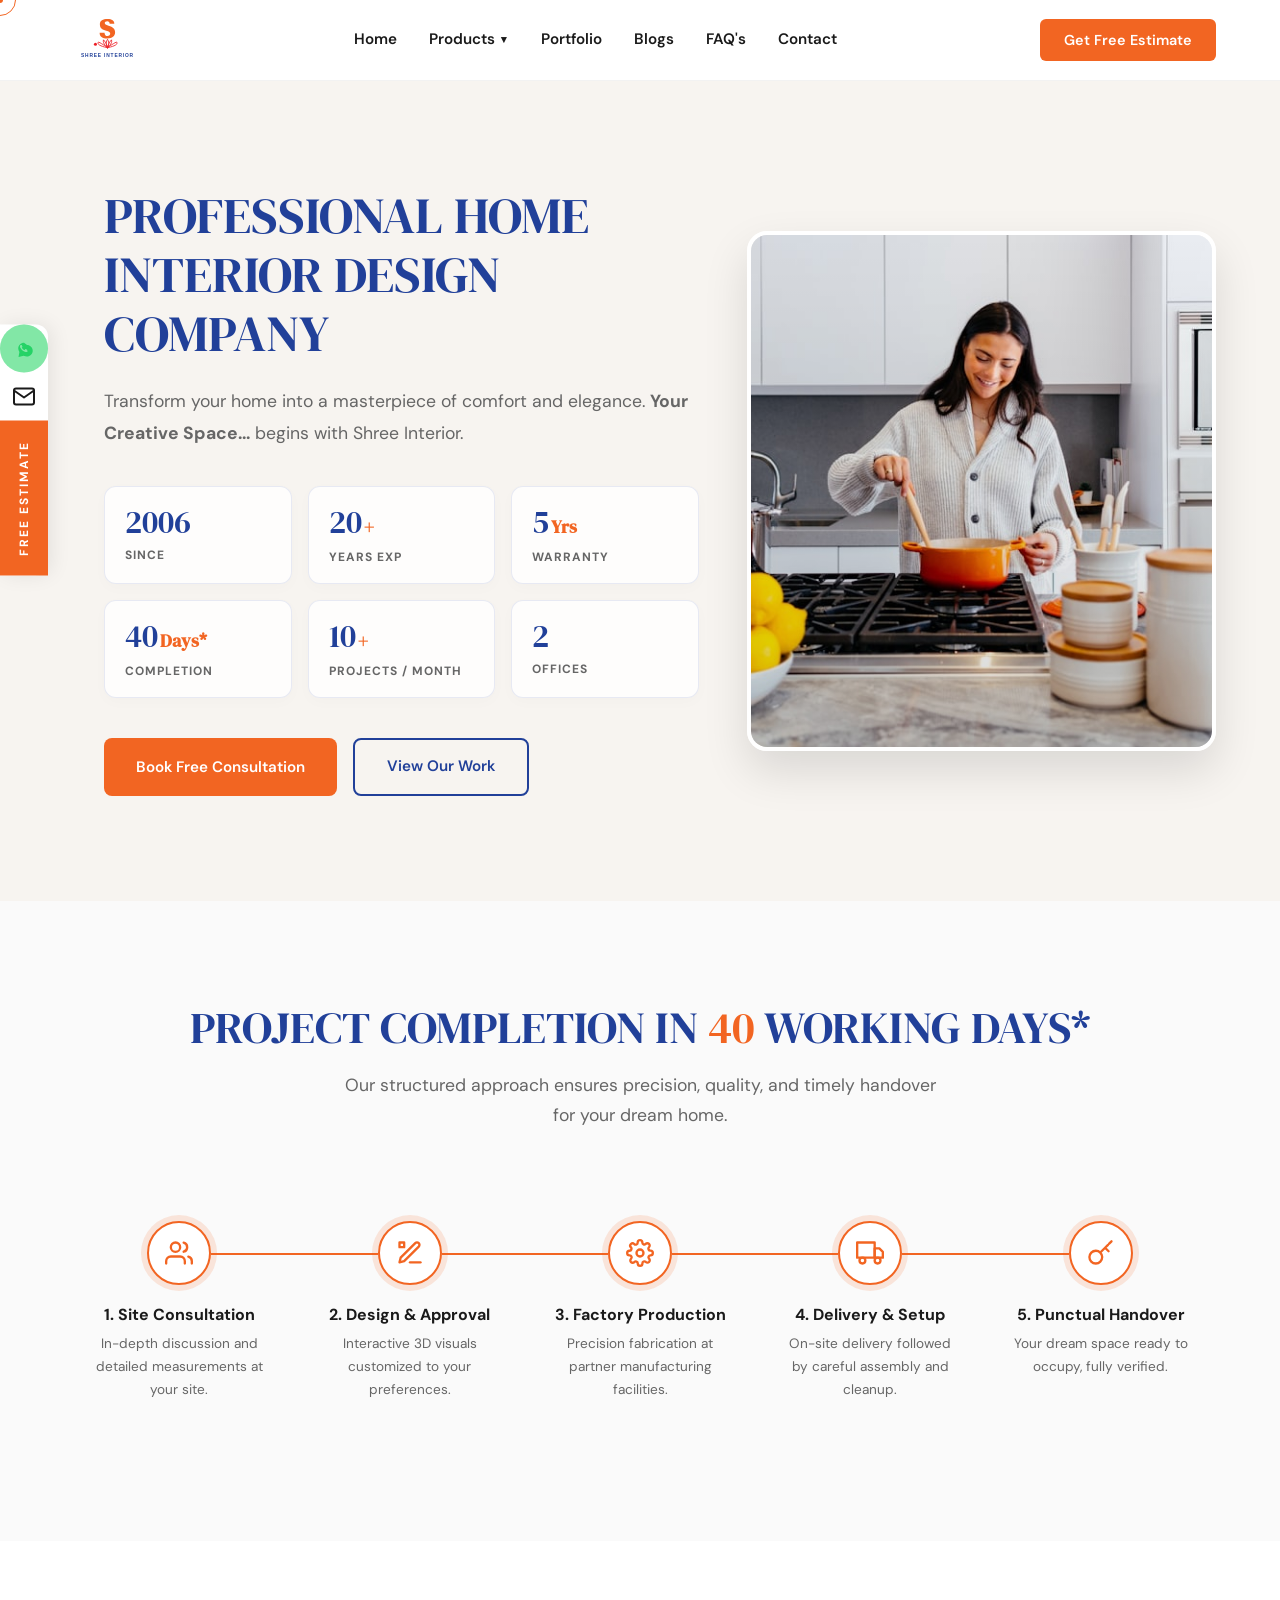
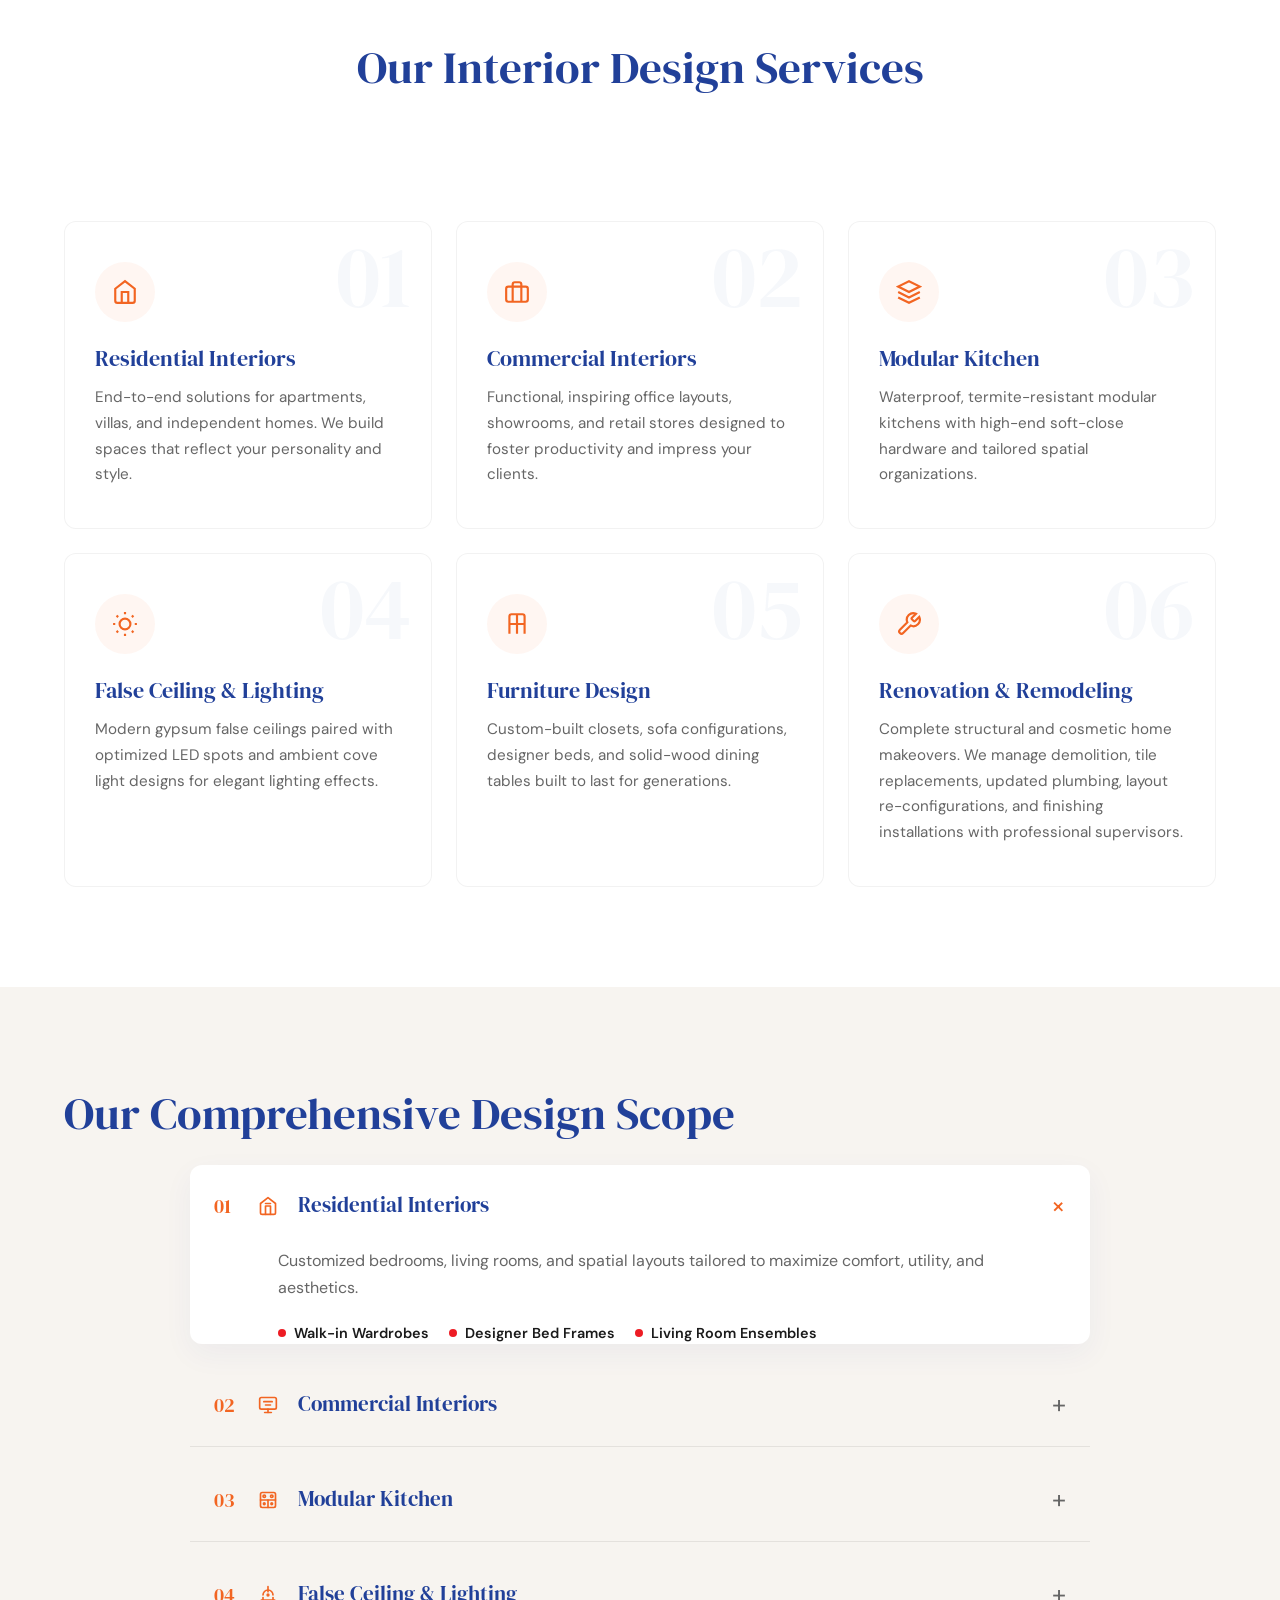
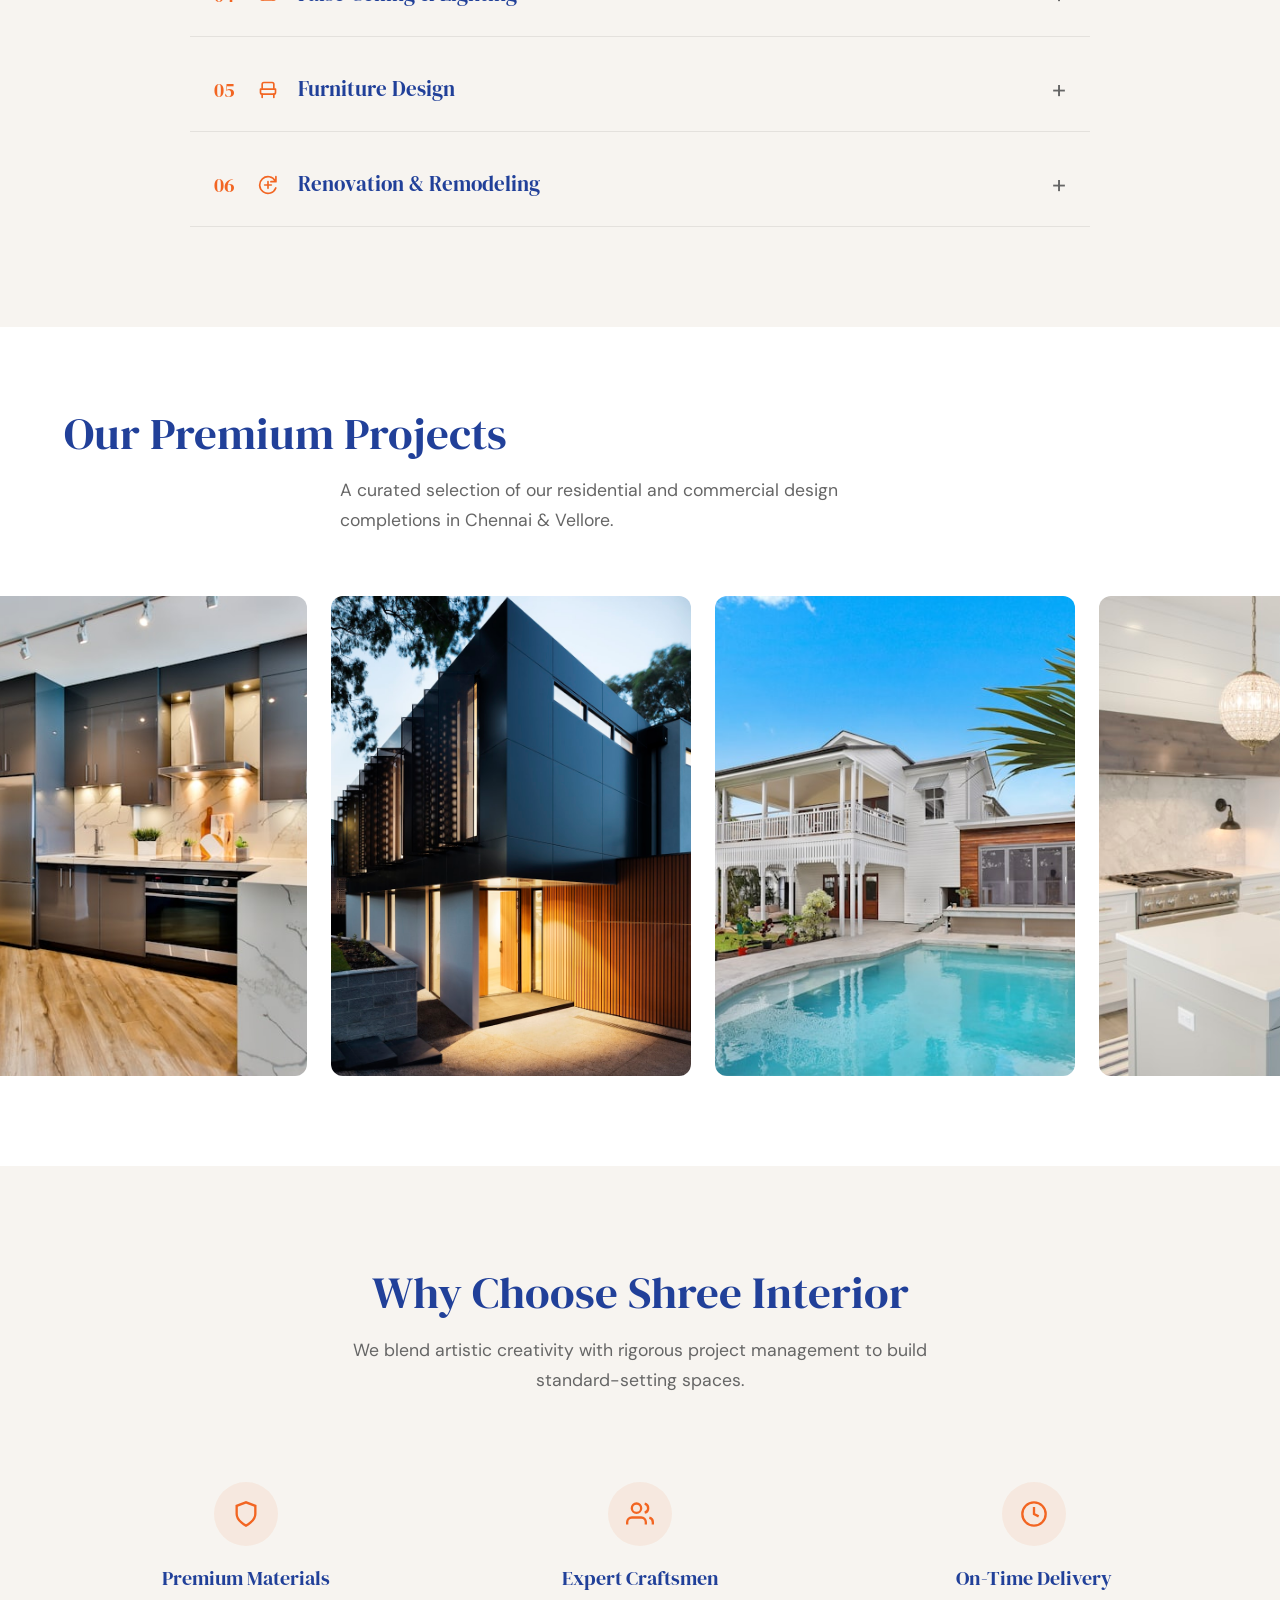
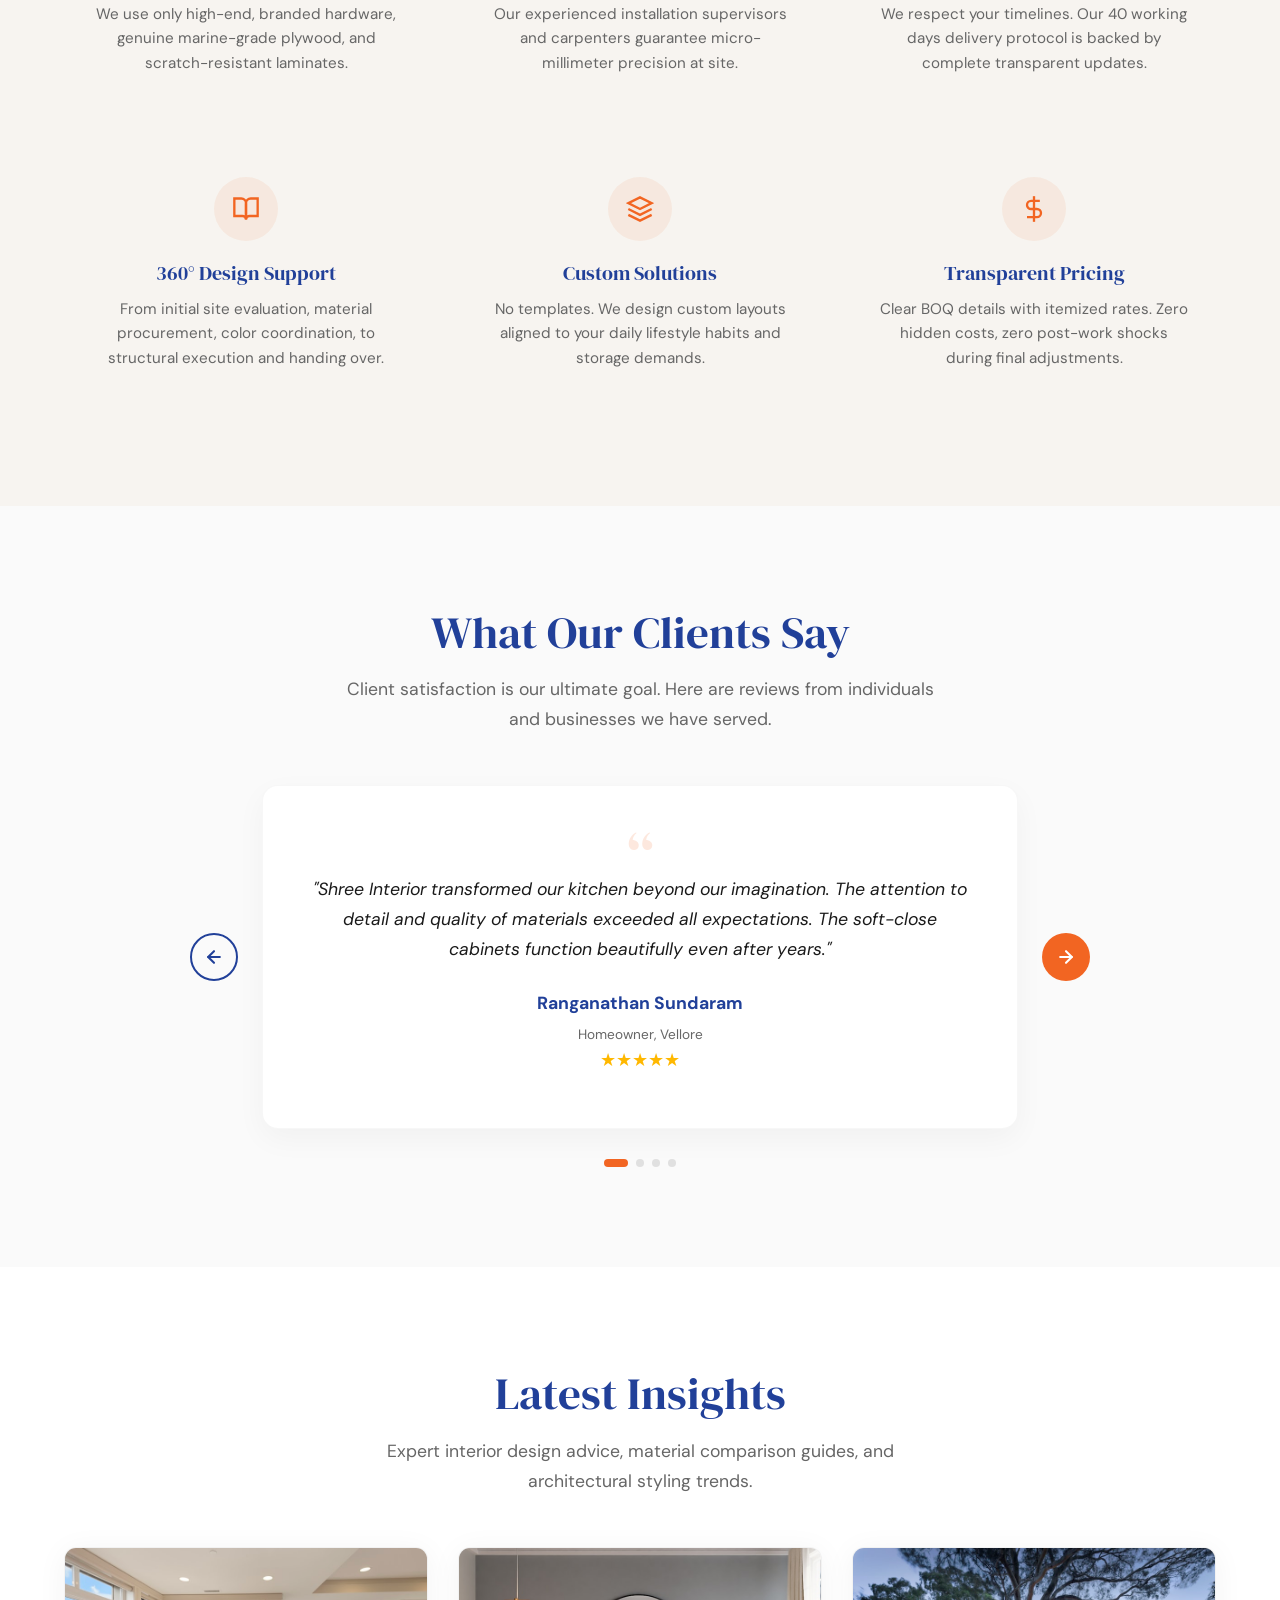
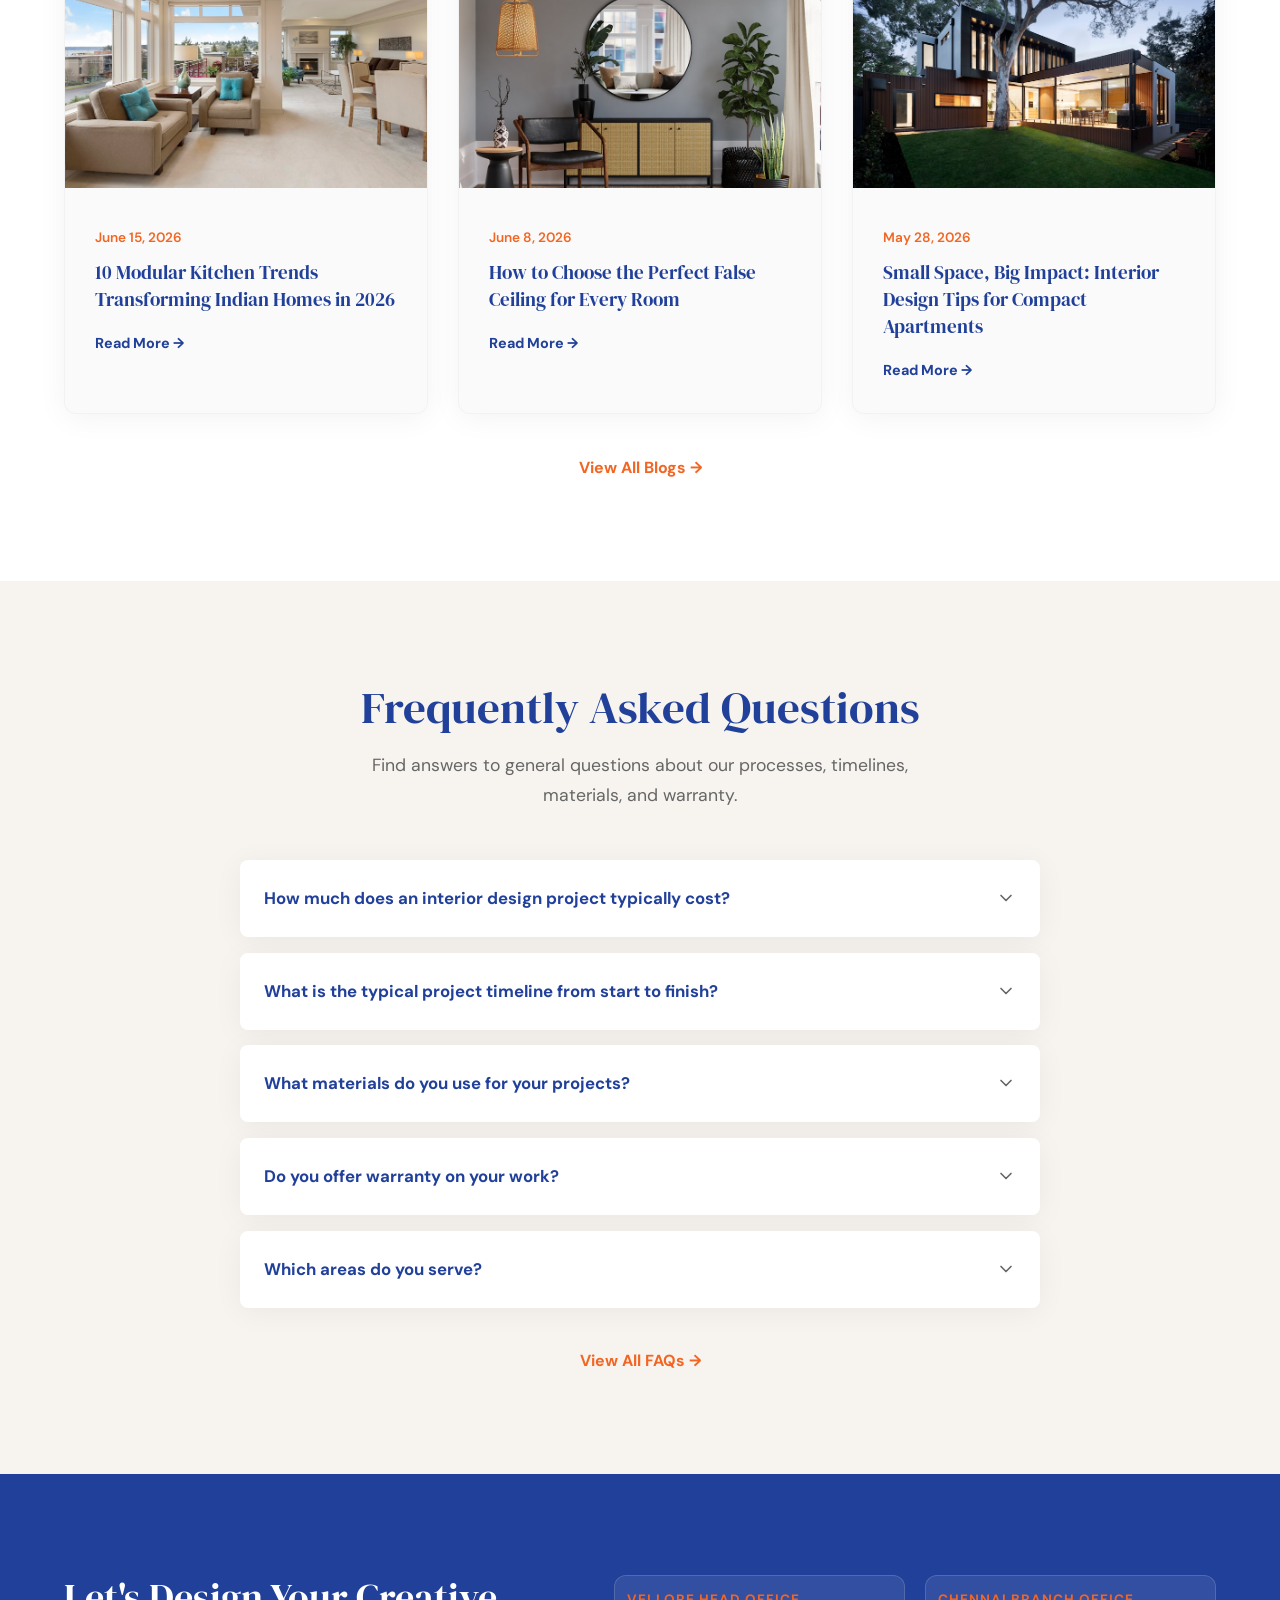
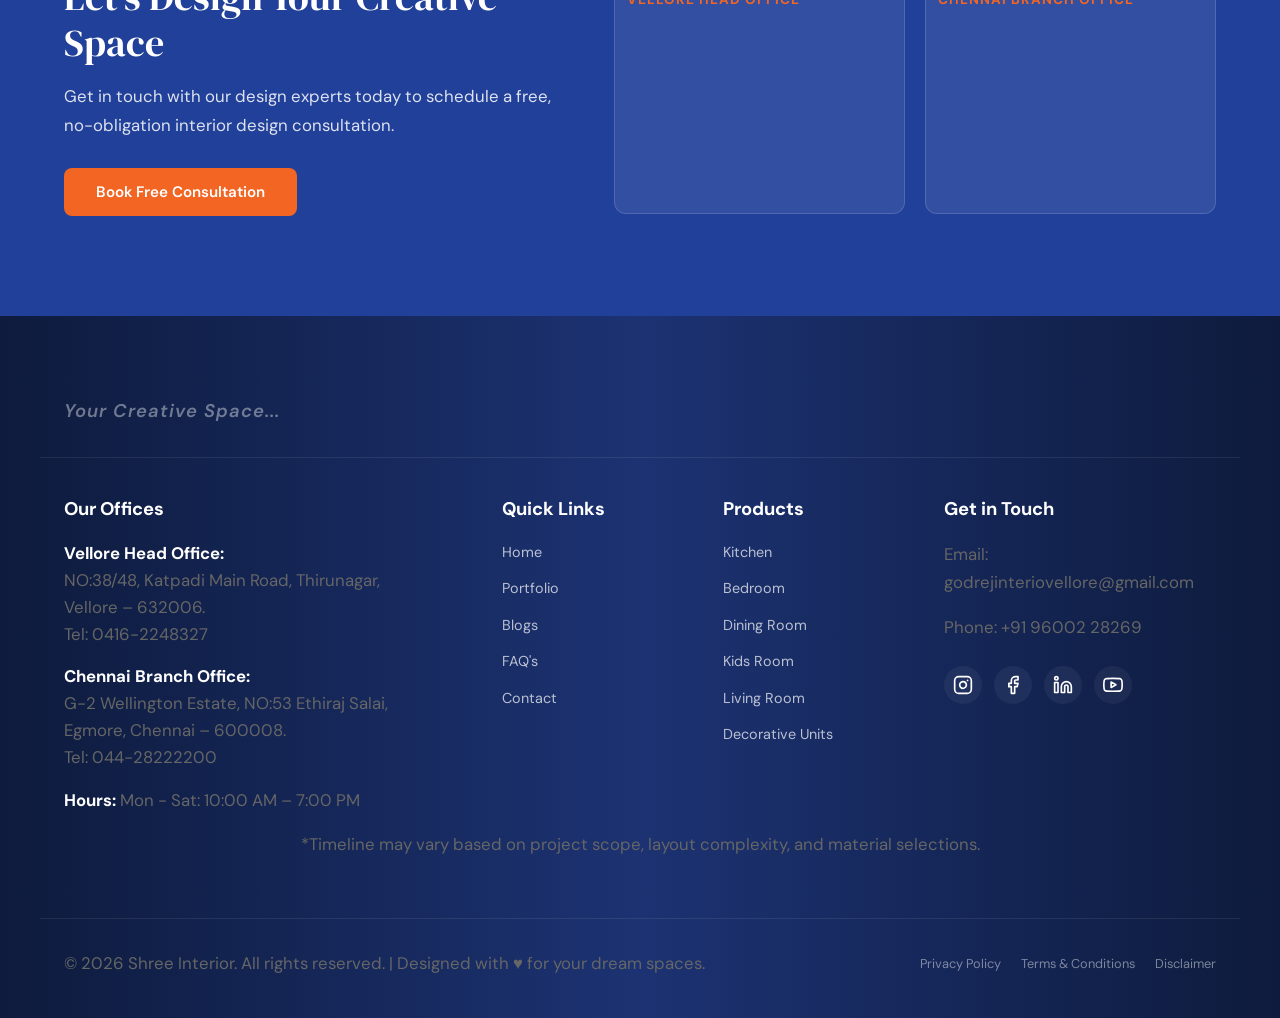
==== commit 43233a94: "Implement premium design enhancements (preloader, scroll reveal, hero video, parallax backgrounds)" ====
--- a/index.html
+++ b/index.html
@@ -104,6 +104,11 @@
   <link rel="icon" type="image/svg+xml" href="assets/images/logo.svg">
 </head>
 <body>
+  <!-- Preloader -->
+  <div class="preloader" id="preloader">
+    <img src="assets/images/logo.svg" alt="Shree Interior Logo" class="preloader__logo">
+  </div>
+
 
   <!-- 1. Custom Cursor (Desktop Only) -->
   <div class="custom-cursor" id="customCursor">
@@ -296,7 +301,9 @@
         <!-- Right Column: Premium showcase image replacing blank space -->
         <div class="hero__image-col">
           <div class="hero__image-wrapper">
-            <img src="assets/images/portfolio/img_23.jpg" alt="Premium Living Room Interior by Shree Interior" class="hero__image">
+            <video autoplay muted loop playsinline poster="assets/images/portfolio/img_23.jpg" class="hero__image hero__video">
+              <source src="assets/video/hero-bg.mp4" type="video/mp4">
+            </video>
             <div class="hero__image-overlay"></div>
           </div>
         </div>
@@ -309,10 +316,10 @@
   <section id="process" class="process-flow section-padding">
     <div class="process-flow__container container">
       <!-- changed from 45 to 40 working days -->
-      <h2 class="section-title text-center">
+      <h2 class="section-title text-center reveal-up">
         PROJECT COMPLETION IN <span class="highlight">40</span> WORKING DAYS*
       </h2>
-      <p class="section-subtitle text-center">Our structured approach ensures precision, quality, and timely handover for your dream home.</p>
+      <p class="section-subtitle text-center reveal-up">Our structured approach ensures precision, quality, and timely handover for your dream home.</p>
       
       <div class="process-flow__track">
         <!-- Step 1: D'LIFE style Consultation (Two people dialog outline) -->
@@ -391,12 +398,12 @@
   <!-- 8. Services Grid Section (Color Change Hover & Symmetric 3x2 Grid) -->
   <section id="services" class="services-grid-section section-padding">
     <div class="services-grid-section__container container">
-      <h2 class="section-title text-center">Our Interior Design Services</h2>
-      <p class="section-subtitle text-center">Click each service card below to explore how our custom processes deliver unmatched value.</p>
+      <h2 class="section-title text-center reveal-up">Our Interior Design Services</h2>
+      <p class="section-subtitle text-center reveal-up">Click each service card below to explore how our custom processes deliver unmatched value.</p>
       
       <div class="services-grid">
         <!-- Card 1 -->
-        <div class="services-grid__card" data-modal-trigger>
+        <div class="services-grid__card reveal-up" data-modal-trigger>
           <span class="services-grid__number">01</span>
           <div class="services-grid__icon">
             <svg viewBox="0 0 24 24" fill="none" stroke="currentColor" stroke-width="2">
@@ -409,7 +416,7 @@
         </div>
         
         <!-- Card 2 -->
-        <div class="services-grid__card" data-modal-trigger>
+        <div class="services-grid__card reveal-up" data-modal-trigger>
           <span class="services-grid__number">02</span>
           <div class="services-grid__icon">
             <svg viewBox="0 0 24 24" fill="none" stroke="currentColor" stroke-width="2">
@@ -422,7 +429,7 @@
         </div>
         
         <!-- Card 3 -->
-        <div class="services-grid__card" data-modal-trigger>
+        <div class="services-grid__card reveal-up" data-modal-trigger>
           <span class="services-grid__number">03</span>
           <div class="services-grid__icon">
             <svg viewBox="0 0 24 24" fill="none" stroke="currentColor" stroke-width="2">
@@ -436,7 +443,7 @@
         </div>
         
         <!-- Card 4 -->
-        <div class="services-grid__card" data-modal-trigger>
+        <div class="services-grid__card reveal-up" data-modal-trigger>
           <span class="services-grid__number">04</span>
           <div class="services-grid__icon">
             <svg viewBox="0 0 24 24" fill="none" stroke="currentColor" stroke-width="2">
@@ -456,7 +463,7 @@
         </div>
         
         <!-- Card 5 -->
-        <div class="services-grid__card" data-modal-trigger>
+        <div class="services-grid__card reveal-up" data-modal-trigger>
           <span class="services-grid__number">05</span>
           <div class="services-grid__icon">
             <svg viewBox="0 0 24 24" fill="none" stroke="currentColor" stroke-width="2">
@@ -470,7 +477,7 @@
         </div>
 
         <!-- Card 6 (Identical size and layout to other cards for 3x2 grid symmetry) -->
-        <div class="services-grid__card" data-modal-trigger>
+        <div class="services-grid__card reveal-up" data-modal-trigger>
           <span class="services-grid__number">06</span>
           <div class="services-grid__icon">
             <svg viewBox="0 0 24 24" fill="none" stroke="currentColor" stroke-width="2">
@@ -488,7 +495,7 @@
   <section id="capabilities" class="accordion-section section-padding">
     <div class="accordion-section__container container">
       <!-- Eyebrow and subtitle removed as requested -->
-      <h2 class="section-title">Our Comprehensive Design Scope</h2>
+      <h2 class="section-title reveal-up">Our Comprehensive Design Scope</h2>
       
       <div class="accordion">
         <!-- Accordion Item 1 (Open by Default) -->
@@ -719,8 +726,8 @@
   <!-- 10. Gallery / Portfolio Section -->
   <section id="portfolio" class="gallery">
     <div class="gallery__header container">
-      <h2 class="section-title">Our Premium Projects</h2>
-      <p class="section-subtitle">A curated selection of our residential and commercial design completions in Chennai & Vellore.</p>
+      <h2 class="section-title reveal-up">Our Premium Projects</h2>
+      <p class="section-subtitle reveal-up">A curated selection of our residential and commercial design completions in Chennai & Vellore.</p>
     </div>
     
     <div class="gallery__container-relative" id="galleryContainer">
@@ -728,7 +735,7 @@
       
       <div class="gallery__track" id="galleryTrack">
         <!-- Project 1 -->
-        <div class="gallery__card">
+        <div class="gallery__card reveal-up">
           <img src="assets/images/portfolio/img_24.jpg" alt="Modern Living Room" loading="lazy">
           <div class="gallery__overlay">
             <h3 class="gallery__name">Modern Living Room</h3>
@@ -737,7 +744,7 @@
         </div>
         
         <!-- Project 2 -->
-        <div class="gallery__card">
+        <div class="gallery__card reveal-up">
           <img src="assets/images/portfolio/img_15.jpg" alt="Luxury Kitchen Design" loading="lazy">
           <div class="gallery__overlay">
             <h3 class="gallery__name">Luxury Kitchen Design</h3>
@@ -746,7 +753,7 @@
         </div>
         
         <!-- Project 3 -->
-        <div class="gallery__card">
+        <div class="gallery__card reveal-up">
           <img src="assets/images/portfolio/img_25.jpg" alt="Corporate Office" loading="lazy">
           <div class="gallery__overlay">
             <h3 class="gallery__name">Corporate Office</h3>
@@ -755,7 +762,7 @@
         </div>
         
         <!-- Project 4 -->
-        <div class="gallery__card">
+        <div class="gallery__card reveal-up">
           <img src="assets/images/portfolio/img_26.jpg" alt="Premium Villa" loading="lazy">
           <div class="gallery__overlay">
             <h3 class="gallery__name">Premium Villa</h3>
@@ -764,7 +771,7 @@
         </div>
         
         <!-- Project 5 -->
-        <div class="gallery__card">
+        <div class="gallery__card reveal-up">
           <img src="assets/images/portfolio/img_27.jpg" alt="Designer Bathroom" loading="lazy">
           <div class="gallery__overlay">
             <h3 class="gallery__name">Designer Bathroom</h3>
@@ -773,7 +780,7 @@
         </div>
         
         <!-- Project 6 -->
-        <div class="gallery__card">
+        <div class="gallery__card reveal-up">
           <img src="assets/images/portfolio/img_3.jpg" alt="Minimalist Bedroom" loading="lazy">
           <div class="gallery__overlay">
             <h3 class="gallery__name">Minimalist Bedroom</h3>
@@ -782,7 +789,7 @@
         </div>
         
         <!-- Project 7 -->
-        <div class="gallery__card">
+        <div class="gallery__card reveal-up">
           <img src="assets/images/portfolio/img_18.jpg" alt="Elegant Dining Space" loading="lazy">
           <div class="gallery__overlay">
             <h3 class="gallery__name">Elegant Dining Space</h3>
@@ -791,7 +798,7 @@
         </div>
         
         <!-- Project 8 -->
-        <div class="gallery__card">
+        <div class="gallery__card reveal-up">
           <img src="assets/images/portfolio/img_2.jpg" alt="Cozy Kids Room" loading="lazy">
           <div class="gallery__overlay">
             <h3 class="gallery__name">Cozy Kids Room</h3>
@@ -805,24 +812,24 @@
   <!-- 11. Why Choose Us Section (Light warm theme, tiles hover highlights) -->
   <section id="why-us" class="why-us section-padding">
     <div class="why-us__container container">
-      <h2 class="section-title text-center">Why Choose Shree Interior</h2>
-      <p class="section-subtitle text-center">We blend artistic creativity with rigorous project management to build standard-setting spaces.</p>
+      <h2 class="section-title text-center reveal-up">Why Choose Shree Interior</h2>
+      <p class="section-subtitle text-center reveal-up">We blend artistic creativity with rigorous project management to build standard-setting spaces.</p>
       
       <div class="why-us__grid">
         <!-- Item 1 -->
-        <div class="why-us__item">
-          <div class="why-us__item-icon">
+        <div class="why-us__item reveal-up">
+          <div class="why-us__item-icon reveal-up">
             <svg viewBox="0 0 24 24" fill="none" stroke="currentColor" stroke-width="2">
               <path d="M12 22s8-4 8-10V5l-8-3-8 3v7c0 6 8 10 8 10z"/>
             </svg>
           </div>
-          <h3 class="why-us__item-title">Premium Materials</h3>
-          <p class="why-us__item-desc">We use only high-end, branded hardware, genuine marine-grade plywood, and scratch-resistant laminates.</p>
+          <h3 class="why-us__item-title reveal-up">Premium Materials</h3>
+          <p class="why-us__item-desc reveal-up">We use only high-end, branded hardware, genuine marine-grade plywood, and scratch-resistant laminates.</p>
         </div>
         
         <!-- Item 2 -->
-        <div class="why-us__item">
-          <div class="why-us__item-icon">
+        <div class="why-us__item reveal-up">
+          <div class="why-us__item-icon reveal-up">
             <svg viewBox="0 0 24 24" fill="none" stroke="currentColor" stroke-width="2">
               <path d="M17 21v-2a4 4 0 0 0-4-4H5a4 4 0 0 0-4 4v2"/>
               <circle cx="9" cy="7" r="4"/>
@@ -830,57 +837,57 @@
               <path d="M16 3.13a4 4 0 0 1 0 7.75"/>
             </svg>
           </div>
-          <h3 class="why-us__item-title">Expert Craftsmen</h3>
-          <p class="why-us__item-desc">Our experienced installation supervisors and carpenters guarantee micro-millimeter precision at site.</p>
+          <h3 class="why-us__item-title reveal-up">Expert Craftsmen</h3>
+          <p class="why-us__item-desc reveal-up">Our experienced installation supervisors and carpenters guarantee micro-millimeter precision at site.</p>
         </div>
         
         <!-- Item 3 -->
-        <div class="why-us__item">
-          <div class="why-us__item-icon">
+        <div class="why-us__item reveal-up">
+          <div class="why-us__item-icon reveal-up">
             <svg viewBox="0 0 24 24" fill="none" stroke="currentColor" stroke-width="2">
               <circle cx="12" cy="12" r="10"/>
               <polyline points="12 6 12 12 16 14"/>
             </svg>
           </div>
-          <h3 class="why-us__item-title">On-Time Delivery</h3>
-          <p class="why-us__item-desc">We respect your timelines. Our 40 working days delivery protocol is backed by complete transparent updates.</p>
+          <h3 class="why-us__item-title reveal-up">On-Time Delivery</h3>
+          <p class="why-us__item-desc reveal-up">We respect your timelines. Our 40 working days delivery protocol is backed by complete transparent updates.</p>
         </div>
         
         <!-- Item 4 -->
-        <div class="why-us__item">
-          <div class="why-us__item-icon">
+        <div class="why-us__item reveal-up">
+          <div class="why-us__item-icon reveal-up">
             <svg viewBox="0 0 24 24" fill="none" stroke="currentColor" stroke-width="2">
               <path d="M2 3h6a4 4 0 0 1 4 4v14a3 3 0 0 0-3-3H2z"/>
               <path d="M22 3h-6a4 4 0 0 0-4 4v14a3 3 0 0 1 3-3h7z"/>
             </svg>
           </div>
-          <h3 class="why-us__item-title">360° Design Support</h3>
-          <p class="why-us__item-desc">From initial site evaluation, material procurement, color coordination, to structural execution and handing over.</p>
+          <h3 class="why-us__item-title reveal-up">360° Design Support</h3>
+          <p class="why-us__item-desc reveal-up">From initial site evaluation, material procurement, color coordination, to structural execution and handing over.</p>
         </div>
         
         <!-- Item 5 -->
-        <div class="why-us__item">
-          <div class="why-us__item-icon">
+        <div class="why-us__item reveal-up">
+          <div class="why-us__item-icon reveal-up">
             <svg viewBox="0 0 24 24" fill="none" stroke="currentColor" stroke-width="2">
               <path d="M12 2L2 7l10 5 10-5-10-5z"/>
               <path d="M2 17l10 5 10-5"/>
               <path d="M2 12l10 5 10-5"/>
             </svg>
           </div>
-          <h3 class="why-us__item-title">Custom Solutions</h3>
-          <p class="why-us__item-desc">No templates. We design custom layouts aligned to your daily lifestyle habits and storage demands.</p>
+          <h3 class="why-us__item-title reveal-up">Custom Solutions</h3>
+          <p class="why-us__item-desc reveal-up">No templates. We design custom layouts aligned to your daily lifestyle habits and storage demands.</p>
         </div>
         
         <!-- Item 6 -->
-        <div class="why-us__item">
-          <div class="why-us__item-icon">
+        <div class="why-us__item reveal-up">
+          <div class="why-us__item-icon reveal-up">
             <svg viewBox="0 0 24 24" fill="none" stroke="currentColor" stroke-width="2">
               <line x1="12" y1="1" x2="12" y2="23"/>
               <path d="M17 5H9.5a3.5 3.5 0 0 0 0 7h5a3.5 3.5 0 0 1 0 7H6"/>
             </svg>
           </div>
-          <h3 class="why-us__item-title">Transparent Pricing</h3>
-          <p class="why-us__item-desc">Clear BOQ details with itemized rates. Zero hidden costs, zero post-work shocks during final adjustments.</p>
+          <h3 class="why-us__item-title reveal-up">Transparent Pricing</h3>
+          <p class="why-us__item-desc reveal-up">Clear BOQ details with itemized rates. Zero hidden costs, zero post-work shocks during final adjustments.</p>
         </div>
       </div>
     </div>
@@ -889,8 +896,8 @@
   <!-- 12. Testimonials Section (Re-structured to premium 1-slide row with prev/next circular arrows) -->
   <section id="testimonials" class="testimonials section-padding">
     <div class="testimonials__container container">
-      <h2 class="section-title text-center">What Our Clients Say</h2>
-      <p class="section-subtitle text-center">Client satisfaction is our ultimate goal. Here are reviews from individuals and businesses we have served.</p>
+      <h2 class="section-title text-center reveal-up">What Our Clients Say</h2>
+      <p class="section-subtitle text-center reveal-up">Client satisfaction is our ultimate goal. Here are reviews from individuals and businesses we have served.</p>
       
       <!-- [PLACEHOLDER — replace with real client testimonials] -->
       <div class="testimonials__slider-wrapper">
@@ -962,12 +969,12 @@
   <!-- 13. Blog Preview Section -->
   <section id="blog" class="blog-preview section-padding">
     <div class="blog-preview__container container">
-      <h2 class="section-title text-center">Latest Insights</h2>
-      <p class="section-subtitle text-center">Expert interior design advice, material comparison guides, and architectural styling trends.</p>
+      <h2 class="section-title text-center reveal-up">Latest Insights</h2>
+      <p class="section-subtitle text-center reveal-up">Expert interior design advice, material comparison guides, and architectural styling trends.</p>
       
       <div class="blog-preview__grid">
         <!-- Blog 1 -->
-        <div class="blog-preview__card">
+        <div class="blog-preview__card reveal-up">
           <img src="assets/images/portfolio/img_11.jpg" alt="Modular Kitchen Trends" class="blog-preview__img" loading="lazy">
           <div class="blog-preview__body">
             <span class="blog-preview__date">June 15, 2026</span>
@@ -977,7 +984,7 @@
         </div>
         
         <!-- Blog 2 -->
-        <div class="blog-preview__card">
+        <div class="blog-preview__card reveal-up">
           <img src="assets/images/portfolio/img_8.jpg" alt="False Ceiling Guide" class="blog-preview__img" loading="lazy">
           <div class="blog-preview__body">
             <span class="blog-preview__date">June 8, 2026</span>
@@ -987,7 +994,7 @@
         </div>
         
         <!-- Blog 3 -->
-        <div class="blog-preview__card">
+        <div class="blog-preview__card reveal-up">
           <img src="assets/images/portfolio/img_9.jpg" alt="Small Space Design" class="blog-preview__img" loading="lazy">
           <div class="blog-preview__body">
             <span class="blog-preview__date">May 28, 2026</span>
@@ -1005,12 +1012,12 @@
   <!-- 14. FAQ Section -->
   <section id="faq" class="faq section-padding">
     <div class="faq__container container">
-      <h2 class="section-title text-center">Frequently Asked Questions</h2>
-      <p class="section-subtitle text-center">Find answers to general questions about our processes, timelines, materials, and warranty.</p>
+      <h2 class="section-title text-center reveal-up">Frequently Asked Questions</h2>
+      <p class="section-subtitle text-center reveal-up">Find answers to general questions about our processes, timelines, materials, and warranty.</p>
       
       <div class="faq__list">
         <!-- FAQ 1 -->
-        <div class="faq__item">
+        <div class="faq__item reveal-up">
           <div class="faq__question">
             <span>How much does an interior design project typically cost?</span>
             <svg class="faq__chevron" viewBox="0 0 24 24" width="20" height="20" fill="none" stroke="currentColor" stroke-width="2" stroke-linecap="round" stroke-linejoin="round">
@@ -1023,7 +1030,7 @@
         </div>
         
         <!-- FAQ 2 -->
-        <div class="faq__item">
+        <div class="faq__item reveal-up">
           <div class="faq__question">
             <span>What is the typical project timeline from start to finish?</span>
             <svg class="faq__chevron" viewBox="0 0 24 24" width="20" height="20" fill="none" stroke="currentColor" stroke-width="2" stroke-linecap="round" stroke-linejoin="round">
@@ -1037,7 +1044,7 @@
         </div>
         
         <!-- FAQ 3 -->
-        <div class="faq__item">
+        <div class="faq__item reveal-up">
           <div class="faq__question">
             <span>What materials do you use for your projects?</span>
             <svg class="faq__chevron" viewBox="0 0 24 24" width="20" height="20" fill="none" stroke="currentColor" stroke-width="2" stroke-linecap="round" stroke-linejoin="round">
@@ -1050,7 +1057,7 @@
         </div>
         
         <!-- FAQ 4 -->
-        <div class="faq__item">
+        <div class="faq__item reveal-up">
           <div class="faq__question">
             <span>Do you offer warranty on your work?</span>
             <svg class="faq__chevron" viewBox="0 0 24 24" width="20" height="20" fill="none" stroke="currentColor" stroke-width="2" stroke-linecap="round" stroke-linejoin="round">
@@ -1063,7 +1070,7 @@
         </div>
         
         <!-- FAQ 5 -->
-        <div class="faq__item">
+        <div class="faq__item reveal-up">
           <div class="faq__question">
             <span>Which areas do you serve?</span>
             <svg class="faq__chevron" viewBox="0 0 24 24" width="20" height="20" fill="none" stroke="currentColor" stroke-width="2" stroke-linecap="round" stroke-linejoin="round">
--- a/css/style.min.css
+++ b/css/style.min.css
@@ -1 +1 @@
-@import url('https://fonts.googleapis.com/css2?family=DM+Sans:wght@400;500;600;700&family=DM+Serif+Display:ital@0;1&display=swap');:root{--primary-orange:#F26522;--accent-red:#ED1C24;--brand-blue:#214099;--bg-light:#FAFAFA;--bg-warm:#F7F4F0;--bg-dark:#111111;--card-bg-dark:#1c1c1c;--text-dark:#1a1a1a;--text-light:#ffffff;--text-muted:#666666;--font-display:'DM Serif Display',serif;--font-body:'DM Sans',sans-serif;--transition-smooth:all 0.4s cubic-bezier(0.16,1,0.3,1);--transition-fast:all 0.25s ease;--box-shadow:0 4px 30px rgba(0,0,0,0.05);--box-shadow-hover:0 16px 40px rgba(0,0,0,0.1);--border-radius:12px;}*,*::before,*::after{box-sizing:border-box;margin:0;padding:0;}html{scroll-behavior:smooth;overflow-x:hidden;}body{font-family:var(--font-body);background-color:var(--bg-light);color:var(--text-dark);line-height:1.7;overflow-x:hidden;-webkit-font-smoothing:antialiased;}::-webkit-scrollbar{width:10px;}::-webkit-scrollbar-track{background:#f1f1f1;}::-webkit-scrollbar-thumb{background:var(--brand-blue);border-radius:5px;}::-webkit-scrollbar-thumb:hover{background:var(--primary-orange);}h1,h2,h3,h4,h5,h6{font-family:var(--font-display);color:var(--brand-blue);font-weight:400;line-height:1.2;}h1{font-size:clamp(2.5rem,5vw,4rem);}h2{font-size:clamp(1.8rem,3.5vw,3rem);}p{font-size:1.05rem;color:var(--text-muted);}strong{font-weight:700;}a{color:inherit;text-decoration:none;transition:var(--transition-fast);}.container{max-width:1200px;margin:0 auto;padding:0 24px;width:100%;}.section-padding{padding:100px 0;}@media (max-width:767px){.section-padding{padding:60px 0;}}.text-center{text-align:center;}.section-title{margin-bottom:16px;color:var(--brand-blue);}.section-subtitle{max-width:600px;margin:0 auto 50px;font-size:1.1rem;}.highlight{color:var(--primary-orange);}.btn{display:inline-block;font-family:var(--font-body);font-weight:600;font-size:0.95rem;padding:14px 32px;border-radius:8px;cursor:pointer;transition:var(--transition-fast);border:none;text-align:center;}.btn-primary{background-color:var(--primary-orange);color:var(--text-light);}.btn-primary:hover{background-color:var(--accent-red);transform:translateY(-2px);box-shadow:0 8px 20px rgba(242,101,34,0.25);}.btn-secondary{background-color:transparent;color:var(--brand-blue);border:2px solid var(--brand-blue);}.btn-secondary:hover{background-color:var(--brand-blue);color:var(--text-light);transform:translateY(-2px);}.custom-cursor{position:fixed;top:0;left:0;pointer-events:none;z-index:10000;opacity:0;transition:opacity 0.3s ease,transform 0.15s ease-out;}.cursor__dot{width:6px;height:6px;background-color:var(--primary-orange);border-radius:50%;position:absolute;top:0;left:0;transform:translate(-50%,-50%);transition:background-color 0.3s ease;}.cursor__ring{width:32px;height:32px;border:1.5px solid var(--primary-orange);border-radius:50%;position:absolute;top:0;left:0;transform:translate(-50%,-50%);transition:width 0.3s ease,height 0.3s ease,border-color 0.3s ease,background-color 0.3s ease;}.cursor--active{opacity:1;}.cursor--hover .cursor__ring{width:48px;height:48px;border-color:var(--brand-blue);background-color:rgba(33,64,153,0.05);}.cursor--hover .cursor__dot{background-color:var(--brand-blue);}.cursor--hidden{opacity:0 !important;}@media (hover:none),(pointer:coarse){.custom-cursor{display:none !important;}}.header{position:sticky;top:0;background-color:#ffffff;z-index:2000;transition:var(--transition-smooth);border-bottom:1px solid rgba(0,0,0,0.05);}.header--scrolled{box-shadow:0 10px 40px rgba(0,0,0,0.15);}.header__container{display:flex;justify-content:space-between;align-items:center;height:80px;}.header__logo-img{height:50px;display:block;}.header__nav-list{display:flex;gap:32px;list-style:none;}.nav__item-wrapper{position:relative;}.nav__item{font-weight:600;font-size:0.95rem;color:var(--text-dark);cursor:pointer;display:flex;align-items:center;gap:4px;}.nav__item:hover{color:var(--primary-orange);}.nav__arrow{font-size:0.65rem;transition:transform 0.3s ease;}.header__dropdown{position:absolute;top:100%;left:-20px;background-color:var(--text-light);min-width:220px;box-shadow:0 10px 40px rgba(0,0,0,0.1);border-radius:8px;opacity:0;visibility:hidden;transform:translateY(15px);transition:var(--transition-smooth);list-style:none;padding:10px 0;margin-top:15px;}.header__dropdown::before{content:'';position:absolute;top:-15px;left:0;width:100%;height:15px;}.nav__item--has-dropdown:hover .header__dropdown{opacity:1;visibility:visible;transform:translateY(0);}.nav__item--has-dropdown:hover .nav__arrow{transform:rotate(180deg);}.header__dropdown a{display:block;padding:12px 24px;font-size:0.9rem;font-weight:500;color:var(--text-dark);}.header__dropdown a:hover{background-color:var(--bg-warm);color:var(--primary-orange);padding-left:30px;}.header__cta-btn{background-color:var(--primary-orange);color:var(--text-light);border:none;font-family:var(--font-body);font-weight:600;font-size:0.9rem;padding:12px 24px;border-radius:6px;cursor:pointer;transition:var(--transition-fast);}.header__cta-btn:hover{background-color:var(--brand-blue);transform:translateY(-1px);}.header__hamburger{display:none;flex-direction:column;justify-content:space-between;width:24px;height:18px;background:transparent;border:none;cursor:pointer;}.header__hamburger span{width:100%;height:2.5px;background-color:var(--brand-blue);border-radius:2px;transition:var(--transition-fast);}.header__hamburger--open span:nth-child(1){transform:translateY(8px) rotate(45deg);}.header__hamburger--open span:nth-child(2){opacity:0;}.header__hamburger--open span:nth-child(3){transform:translateY(-8px) rotate(-45deg);}@media (max-width:1024px){.header__nav,.header__cta-btn{display:none;}.header__hamburger{display:flex;}}.mobile-drawer{position:fixed;top:0;right:-100%;width:100%;height:100vh;background-color:rgba(0,0,0,0.4);z-index:3000;transition:var(--transition-smooth);}.mobile-drawer--open{right:0;}.mobile-drawer__content{position:absolute;top:0;right:0;width:80%;max-width:380px;height:100%;background-color:var(--text-light);box-shadow:-10px 0 40px rgba(0,0,0,0.15);padding:40px 30px;display:flex;flex-direction:column;justify-content:space-between;overflow-y:auto;}.mobile-drawer__header{margin-bottom:40px;}.mobile-drawer__logo-img{height:45px;}.mobile-drawer__list{list-style:none;display:flex;flex-direction:column;gap:24px;}.mobile-drawer__list a,.mobile-drawer__products-toggle{font-size:1.15rem;font-weight:600;color:var(--text-dark);text-align:left;background:transparent;border:none;width:100%;cursor:pointer;display:flex;align-items:center;justify-content:space-between;}.mobile-drawer__products-toggle .nav__arrow{transition:transform 0.3s ease;}.mobile-drawer__products-toggle--open .nav__arrow{transform:rotate(180deg);}.mobile-drawer__products-list{list-style:none;padding-left:20px;max-height:0;overflow:hidden;transition:max-height 0.4s ease;display:flex;flex-direction:column;gap:16px;margin-top:16px;}.mobile-drawer__products-list a{font-size:1rem;font-weight:500;color:var(--text-muted);}.mobile-drawer__actions{display:flex;flex-direction:column;gap:12px;margin-top:40px;}.mobile-action-btn{display:flex;align-items:center;justify-content:center;gap:10px;padding:14px;border-radius:8px;font-weight:600;font-size:0.95rem;cursor:pointer;border:none;transition:var(--transition-fast);}.mobile-action-btn--whatsapp{background-color:#25D366;color:var(--text-light);position:relative;}.mobile-action-btn--email{background-color:var(--brand-blue);color:var(--text-light);}.mobile-action-btn--estimate{background-color:var(--primary-orange);color:var(--text-light);}.mobile-action-btn:hover{opacity:0.9;}.side-rail{position:fixed;left:0;top:50%;transform:translateY(-50%);background-color:var(--text-light);box-shadow:4px 0 20px rgba(0,0,0,0.08);border-radius:0 12px 12px 0;display:flex;flex-direction:column;z-index:900;overflow:visible;}.side-rail__link{width:48px;height:48px;display:flex;align-items:center;justify-content:center;color:var(--text-dark);position:relative;}.side-rail__link--whatsapp{background-color:transparent;color:#25D366;border-radius:50%;}.side-rail__link--whatsapp:hover{background-color:#25D366;color:var(--text-light);}.pulse-glow{position:absolute;top:50%;left:50%;transform:translate(-50%,-50%);width:100%;height:100%;border-radius:50%;background-color:rgba(37,211,102,0.35);pointer-events:none;z-index:-1;animation:whatsappGlow 3s infinite ease-out;}.pulse-glow:nth-child(2){animation-delay:1.5s;}@keyframes whatsappGlow{0%{width:100%;height:100%;opacity:0.8;}100%{width:250%;height:250%;opacity:0;}}.side-rail__link--email:hover{background-color:var(--brand-blue);color:var(--text-light);}.side-rail__estimate{background-color:var(--primary-orange);color:var(--text-light);border:none;writing-mode:vertical-rl;text-orientation:mixed;transform:rotate(180deg);padding:20px 14px;font-family:var(--font-body);font-weight:700;font-size:0.75rem;letter-spacing:2px;text-transform:uppercase;cursor:pointer;transition:var(--transition-fast);}.side-rail__estimate:hover{background-color:var(--accent-red);}@media (max-width:767px){.side-rail{position:fixed;left:auto;right:20px;bottom:80px;top:auto;transform:none;border-radius:30px;gap:8px;background-color:transparent;box-shadow:none;display:flex;flex-direction:column;align-items:center;}.side-rail__link{width:42px;height:42px;border-radius:50%;color:var(--text-light);box-shadow:0 4px 15px rgba(0,0,0,0.15);}.side-rail__link--whatsapp{background-color:#25D366;color:var(--text-light);order:3;}.side-rail__link--email{background-color:var(--brand-blue);order:2;}.side-rail__estimate{order:1;writing-mode:vertical-rl;text-orientation:mixed;transform:rotate(180deg);padding:15px 0;border-radius:21px;font-size:0.65rem;box-shadow:0 4px 15px rgba(0,0,0,0.15);white-space:nowrap;width:42px;height:auto;display:flex;align-items:center;justify-content:center;}}.hero{min-height:calc(100vh - 80px);position:relative;display:flex;align-items:center;overflow:hidden;background-color:var(--bg-warm);padding:60px 0;}.hero__container{position:relative;z-index:2;width:100%;}.hero__grid-layout{display:grid;grid-template-columns:1.15fr 0.85fr;gap:48px;align-items:center;width:100%;}.hero__text-col{display:flex;flex-direction:column;padding-left:40px;}.hero__headline{font-size:clamp(2rem,4vw,3.4rem);line-height:1.15;text-transform:uppercase;margin-bottom:24px;}.hero__color-cycle{font-family:inherit;font-size:inherit;font-weight:inherit;animation:colorCycle 7.5s infinite;}.hero__subtitle{font-size:1.1rem;margin-bottom:36px;line-height:1.8;color:var(--text-muted);}.hero__stats{display:grid;grid-template-columns:repeat(3,1fr);gap:16px;margin-bottom:40px;}.hero__stat{display:flex;flex-direction:column;padding:16px 20px;border:1px solid rgba(33,64,153,0.1);border-radius:var(--border-radius);background-color:rgba(255,255,255,0.8);backdrop-filter:blur(5px);box-shadow:0 4px 15px rgba(0,0,0,0.02);transition:var(--transition-smooth);}.hero__stat:hover{border-color:rgba(242,101,34,0.3);background-color:#ffffff;box-shadow:0 8px 25px rgba(33,64,153,0.05);}.hero__stat-value-wrapper{display:flex;align-items:baseline;gap:2px;}.hero__stat-value{font-family:var(--font-display);font-size:2rem;color:var(--brand-blue);line-height:1.2;}.hero__stat-suffix{font-family:var(--font-display);font-size:1.1rem;color:var(--primary-orange);font-weight:bold;}.hero__stat-label{font-size:0.75rem;font-weight:700;text-transform:uppercase;letter-spacing:1px;color:var(--text-muted);margin-top:4px;}.hero__cta{display:flex;gap:16px;flex-wrap:wrap;}.hero__image-col{position:relative;width:100%;height:100%;display:flex;justify-content:center;align-items:center;}.hero__image-wrapper{position:relative;width:100%;height:520px;border-radius:20px;overflow:hidden;box-shadow:0 20px 45px rgba(0,0,0,0.12);border:4px solid #ffffff;transition:var(--transition-smooth);}.hero__image-wrapper:hover{transform:scale(1.02);box-shadow:0 30px 60px rgba(242,101,34,0.15);}.hero__image{width:100%;height:100%;object-fit:cover;transition:transform 0.8s cubic-bezier(0.16,1,0.3,1);}.hero__image-wrapper:hover .hero__image{transform:scale(1.05);}.hero__image-overlay{position:absolute;inset:0;background:linear-gradient(to top,rgba(0,0,0,0.15),transparent);pointer-events:none;}@media (max-width:1024px){.hero{padding:40px 0;}.hero__grid-layout{grid-template-columns:1fr;gap:40px;}.hero__text-col{padding-left:0;text-align:center;align-items:center;}.hero__stats{width:100%;max-width:600px;}.hero__image-wrapper{height:400px;max-width:600px;}.hero__cta{justify-content:center;}}@media (max-width:480px){.hero__stats{grid-template-columns:repeat(2,1fr);}}.process-flow{background-color:var(--bg-light);}.process-flow__track{display:flex;justify-content:space-between;align-items:flex-start;gap:0;padding:40px 0;}.process-flow__step{display:flex;flex-direction:column;align-items:center;text-align:center;flex:1;position:relative;opacity:0.3;transform:translateY(30px);transition:all 0.6s cubic-bezier(0.16,1,0.3,1);}.process-flow__step--active{opacity:1;transform:translateY(0);}.process-flow__icon{width:64px;height:64px;border-radius:50%;background-color:var(--text-light);border:2px solid #e0e0e0;display:flex;align-items:center;justify-content:center;margin-bottom:20px;color:var(--text-muted);transition:var(--transition-smooth);}.process-flow__step--active .process-flow__icon{border-color:var(--primary-orange);color:var(--primary-orange);box-shadow:0 0 0 6px rgba(242,101,34,0.15);}.process-flow__connector{position:absolute;top:32px;left:calc(50% + 32px);width:calc(100% - 64px);height:2px;background-color:#e0e0e0;z-index:1;}.process-flow__connector::after{content:'';position:absolute;top:0;left:0;height:100%;width:0;background-color:var(--primary-orange);transition:width 0.8s ease;}.process-flow__step--active .process-flow__connector::after{width:100%;}.process-flow__title{font-family:var(--font-body);font-weight:700;font-size:1rem;margin-bottom:8px;color:var(--text-dark);}.process-flow__desc{font-size:0.85rem;color:var(--text-muted);padding:0 12px;max-width:200px;}.process-flow__note{font-size:0.85rem;margin-top:30px;}@media (max-width:767px){.process-flow__track{flex-direction:column;align-items:flex-start;gap:40px;max-width:500px;margin:0 auto;padding-left:20px;padding-right:20px;}.process-flow__step{display:flex;flex-direction:column;align-items:flex-start;text-align:left;padding-left:84px;width:100%;max-width:100%;min-height:80px;position:relative;}.process-flow__icon{position:absolute;left:0;top:0;margin-bottom:0;z-index:2;}.process-flow__connector{top:64px;left:31px;width:2px;height:calc(100% + 40px - 64px);z-index:1;}.process-flow__connector::after{content:'';position:absolute;top:0;left:0;width:100%;height:0;background-color:var(--primary-orange);transition:height 0.8s ease;}.process-flow__step--active .process-flow__connector::after{height:100%;}.process-flow__desc{padding:0;max-width:100%;}}.services-grid-section{background-color:var(--text-light);}.services-grid{display:grid;grid-template-columns:repeat(3,1fr);gap:24px;}.services-grid__card{background-color:var(--text-light);border:1px solid rgba(0,0,0,0.05);border-radius:var(--border-radius);padding:40px 30px;position:relative;overflow:hidden;cursor:pointer;transition:var(--transition-smooth);display:flex;flex-direction:column;min-height:280px;}.services-grid__card:hover{transform:translateY(-8px);box-shadow:var(--box-shadow-hover);border-color:rgba(242,101,34,0.3);}.services-grid__number{position:absolute;top:10px;right:20px;font-family:var(--font-display);font-size:5.5rem;color:rgba(33,64,153,0.04);line-height:1;transition:var(--transition-smooth);user-select:none;}.services-grid__card:hover .services-grid__number{color:rgba(242,101,34,0.08);transform:scale(1.08);}.services-grid__icon{width:60px;height:60px;border-radius:50%;background-color:rgba(242,101,34,0.06);display:flex;align-items:center;justify-content:center;margin-bottom:24px;color:var(--primary-orange);transition:var(--transition-smooth);}.services-grid__icon svg{width:26px;height:26px;stroke:var(--primary-orange);transition:stroke 0.3s ease;}.services-grid__card:hover .services-grid__icon{background-color:var(--primary-orange);color:var(--text-light);}.services-grid__card:hover .services-grid__icon svg{stroke:var(--text-light);}.services-grid__title{font-size:1.4rem;margin-bottom:12px;transition:var(--transition-fast);}.services-grid__desc{font-size:0.95rem;color:var(--text-muted);line-height:1.7;}@media (max-width:1024px){.services-grid{grid-template-columns:repeat(2,1fr);}.services-grid__card{grid-column:auto !important;}}@media (max-width:767px){.services-grid{grid-template-columns:1fr;}.services-grid__card{grid-column:auto !important;padding:30px 24px;}}.accordion-section{background-color:var(--bg-warm);}.accordion-section__eyebrow{display:block;font-weight:700;font-size:0.8rem;letter-spacing:2px;color:var(--primary-orange);margin-bottom:12px;}.accordion{max-width:900px;margin:0 auto;display:flex;flex-direction:column;gap:12px;}.accordion__item{border-bottom:1px solid rgba(0,0,0,0.08);transition:background-color 0.3s ease,margin 0.3s ease,border-radius 0.3s ease,box-shadow 0.3s ease,border-color 0.3s ease;padding:0 24px;}.accordion__header{display:flex;align-items:center;padding:24px 0;cursor:pointer;transition:var(--transition-fast);}.accordion__num{font-family:var(--font-display);font-size:1.25rem;color:var(--primary-orange);width:44px;flex-shrink:0;}.accordion__icon{margin-right:20px;color:var(--primary-orange);display:flex;align-items:center;flex-shrink:0;}.accordion__icon svg{stroke:var(--primary-orange);}.accordion__title{font-size:1.3rem;flex-grow:1;}.accordion__toggle{font-size:1.6rem;font-weight:400;color:var(--text-muted);transition:var(--transition-fast);line-height:1;flex-shrink:0;}.accordion__item--open{background-color:var(--text-light);border-radius:12px;box-shadow:0 10px 30px rgba(33,64,153,0.05);border-bottom-color:transparent;margin:8px 0;}.accordion__item--open .accordion__toggle{transform:rotate(45deg);color:var(--primary-orange);}.accordion__body{max-height:0;overflow:hidden;transition:max-height 0.4s cubic-bezier(0.16,1,0.3,1);}.accordion__body-inner{padding:0 0px 24px 64px;}.accordion__desc{font-size:1rem;margin-bottom:20px;color:var(--text-muted);}.accordion__features{display:flex;flex-wrap:wrap;gap:20px;}.accordion__feature{display:flex;align-items:center;gap:8px;font-size:0.9rem;font-weight:600;color:var(--text-dark);}.accordion__bullet{width:8px;height:8px;border-radius:50%;background-color:var(--accent-red);display:inline-block;}@media (max-width:767px){.accordion__item{padding:0 16px;}.accordion__body-inner{padding-left:44px;padding-right:0;}.accordion__features{flex-direction:column;gap:12px;}}.gallery{background-color:var(--text-light);overflow:hidden;padding:80px 0;}.gallery__container-relative{position:relative;margin-top:40px;width:100%;}.gallery__drag-badge{position:absolute;width:90px;height:90px;background-color:#000000;color:#ffffff;border-radius:50%;display:flex;align-items:center;justify-content:center;font-family:var(--font-body);font-weight:600;font-size:0.85rem;text-transform:uppercase;letter-spacing:1px;pointer-events:none;z-index:100;opacity:0;transform:translate(-50%,-50%) scale(0.7);transition:opacity 0.3s cubic-bezier(0.16,1,0.3,1),transform 0.3s cubic-bezier(0.16,1,0.3,1);box-shadow:0 8px 25px rgba(0,0,0,0.3);}.gallery__container-relative:hover .gallery__drag-badge{opacity:1;transform:translate(-50%,-50%) scale(1);}.gallery__track{display:flex;gap:24px;padding:10px 40px;cursor:grab;user-select:none;transition:transform 0.1s ease-out;will-change:transform;}.gallery__track.grabbing{cursor:grabbing;}.gallery__card{width:360px !important;height:480px !important;position:relative;border-radius:var(--border-radius);overflow:hidden;flex-shrink:0;}.gallery__card img{width:100%;height:100%;object-fit:cover;transition:transform 0.6s cubic-bezier(0.16,1,0.3,1);}.gallery__card:hover img{transform:scale(1.06);}.gallery__overlay{position:absolute;inset:0;background:linear-gradient(to top,rgba(0,0,0,0.8) 0%,rgba(0,0,0,0.2) 60%,transparent 100%);display:flex;flex-direction:column;justify-content:flex-end;padding:30px;color:var(--text-light);opacity:0;transform:translateY(15px);transition:var(--transition-smooth);}.gallery__card:hover .gallery__overlay{opacity:1;transform:translateY(0);}.gallery__name{font-size:1.3rem;color:var(--text-light);margin-bottom:4px;}.gallery__category{font-size:0.8rem;font-weight:700;text-transform:uppercase;letter-spacing:1px;color:var(--primary-orange);}@media (max-width:767px){.gallery__drag-badge{display:none !important;}.gallery__track{overflow-x:auto;scroll-snap-type:x mandatory;cursor:default;padding:10px 20px;}.gallery__card{width:290px !important;height:380px !important;scroll-snap-align:start;}.gallery__overlay{opacity:1;transform:none;}}.why-us{background-color:var(--bg-warm);color:var(--text-dark);}.why-us .section-title{color:var(--brand-blue);}.why-us .section-subtitle{color:var(--text-muted);}.why-us__grid{display:grid;grid-template-columns:repeat(3,1fr);gap:30px;}.why-us__item{text-align:center;padding:35px 25px;background-color:transparent;border-radius:var(--border-radius);border:1px solid transparent;transition:var(--transition-smooth);}.why-us__item:hover{background-color:#ffffff;border-color:rgba(0,0,0,0.03);box-shadow:0 20px 40px rgba(33,64,153,0.08);transform:translateY(-5px);}.why-us__item-icon{width:64px;height:64px;border-radius:50%;background-color:rgba(242,101,34,0.08);display:flex;align-items:center;justify-content:center;margin:0 auto 20px;color:var(--primary-orange);transition:var(--transition-smooth);}.why-us__item-icon svg{width:28px;height:28px;stroke:var(--primary-orange);transition:stroke 0.3s ease;}.why-us__item:hover .why-us__item-icon{background-color:var(--primary-orange);color:#ffffff;}.why-us__item:hover .why-us__item-icon svg{stroke:#ffffff;}.why-us__item-title{color:var(--brand-blue);font-size:1.25rem;margin-bottom:12px;transition:var(--transition-fast);}.why-us__item-desc{font-size:0.95rem;color:var(--text-muted);line-height:1.6;}@media (max-width:1024px){.why-us__grid{grid-template-columns:repeat(2,1fr);}}@media (max-width:767px){.why-us__grid{grid-template-columns:1fr;gap:30px;}}.testimonials{background-color:var(--bg-light);position:relative;}.testimonials__slider-wrapper{position:relative;display:flex;align-items:center;justify-content:center;gap:24px;max-width:900px;margin:0 auto;width:100%;}.testimonials__slider{flex-grow:1;overflow:hidden;position:relative;background-color:#ffffff;border-radius:16px;box-shadow:0 10px 30px rgba(0,0,0,0.04);border:1px solid rgba(0,0,0,0.03);min-height:280px;}.testimonials__track{position:relative;width:100%;height:100%;}.testimonials__slide{position:absolute;top:0;left:0;width:100%;height:100%;padding:40px 50px;opacity:0;visibility:hidden;transition:opacity 0.5s ease,visibility 0.5s ease;display:flex;flex-direction:column;justify-content:center;align-items:center;text-align:center;}.testimonials__slide--active{position:relative;opacity:1;visibility:visible;}.testimonials__quote-icon{font-size:4rem;color:rgba(242,101,34,0.15);line-height:1;font-family:var(--font-display);margin-bottom:-15px;}.testimonials__quote{font-size:1.1rem;line-height:1.7;margin-bottom:24px;color:var(--text-dark);font-style:italic;max-width:700px;}.testimonials__stars{color:#FFB800;font-size:1.1rem;margin-bottom:12px;}.testimonials__author{font-weight:700;font-size:1.1rem;color:var(--brand-blue);margin-bottom:4px;}.testimonials__role{font-size:0.85rem;color:var(--text-muted);}.testimonials__nav-btn{width:48px;height:48px;border-radius:50%;display:flex;align-items:center;justify-content:center;cursor:pointer;transition:var(--transition-fast);flex-shrink:0;border:none;background:transparent;}.testimonials__nav-btn--prev{border:2px solid var(--brand-blue);color:var(--brand-blue);background-color:transparent;}.testimonials__nav-btn--prev:hover{background-color:var(--brand-blue);color:#ffffff;}.testimonials__nav-btn--next{background-color:var(--primary-orange);color:#ffffff;}.testimonials__nav-btn--next:hover{background-color:var(--accent-red);transform:scale(1.05);}.testimonials__dots{display:flex;justify-content:center;gap:8px;margin-top:30px;}.testimonials__dot{width:8px;height:8px;border-radius:50%;background-color:#e0e0e0;cursor:pointer;transition:var(--transition-fast);}.testimonials__dot--active{background-color:var(--primary-orange);width:24px;border-radius:4px;}@media (max-width:767px){.testimonials__slider-wrapper{flex-direction:column;gap:16px;}.testimonials__nav-btn{display:none;}.testimonials__slide{padding:30px 20px;}.testimonials__quote{font-size:1rem;}}.blog-preview{background-color:var(--text-light);}.blog-preview__grid{display:grid;grid-template-columns:repeat(3,1fr);gap:30px;}.blog-preview__card{background-color:var(--bg-light);border-radius:var(--border-radius);overflow:hidden;box-shadow:var(--box-shadow);border:1px solid rgba(0,0,0,0.03);transition:var(--transition-smooth);}.blog-preview__card:hover{transform:translateY(-6px);box-shadow:var(--box-shadow-hover);}.blog-preview__img{width:100%;height:240px;object-fit:cover;}.blog-preview__body{padding:30px;}.blog-preview__date{font-size:0.85rem;font-weight:600;color:var(--primary-orange);display:block;margin-bottom:10px;}.blog-preview__title{font-size:1.2rem;margin-bottom:16px;line-height:1.4;}.blog-preview__link{font-weight:700;font-size:0.9rem;color:var(--brand-blue);}.blog-preview__link:hover{color:var(--primary-orange);margin-left:4px;}@media (max-width:1024px){.blog-preview__grid{grid-template-columns:repeat(2,1fr);}}@media (max-width:767px){.blog-preview__grid{grid-template-columns:1fr;}}.faq{background-color:var(--bg-warm);}.faq__list{max-width:800px;margin:0 auto 40px;}.faq__item{background-color:var(--text-light);border-radius:8px;margin-bottom:16px;box-shadow:var(--box-shadow);overflow:hidden;}.faq__question{display:flex;justify-content:space-between;align-items:center;padding:24px;font-weight:700;font-size:1.05rem;color:var(--brand-blue);cursor:pointer;}.faq__chevron{transition:transform 0.3s ease;color:var(--text-muted);}.faq__item--open .faq__chevron{transform:rotate(180deg);color:var(--primary-orange);}.faq__answer{max-height:0;overflow:hidden;transition:max-height 0.3s ease-out;}.faq__answer p{padding:0 24px 24px;font-size:0.95rem;line-height:1.6;}.faq__view-all{font-weight:700;color:var(--primary-orange);}.faq__view-all:hover{color:var(--brand-blue);}.blog__view-all{display:inline-block;font-weight:700;color:var(--primary-orange);transition:var(--transition-fast);}.blog__view-all:hover{color:var(--brand-blue);}.cta-band{background-color:var(--brand-blue);color:var(--text-light);padding:80px 0;}.cta-band__container{display:grid;grid-template-columns:1fr 1.2fr;gap:48px;align-items:center;}.cta-band__content{display:flex;flex-direction:column;align-items:flex-start;text-align:left;}.cta-band__content h2{color:var(--text-light);font-size:clamp(1.8rem,3vw,2.6rem);margin-bottom:16px;line-height:1.2;font-family:var(--font-display);}.cta-band__content p{color:rgba(255,255,255,0.85);margin-bottom:28px;font-size:1.05rem;}.cta-band__maps{display:grid;grid-template-columns:repeat(2,1fr);gap:20px;width:100%;}.cta-band__map-card{background:rgba(255,255,255,0.08);padding:12px;border-radius:12px;border:1px solid rgba(255,255,255,0.15);display:flex;flex-direction:column;gap:10px;}.cta-band__map-title{font-size:0.85rem;font-weight:700;text-transform:uppercase;letter-spacing:1px;color:var(--primary-orange);font-family:var(--font-body);}.cta-band__iframe{width:100%;height:180px;border-radius:8px;border:none;}@media (max-width:991px){.cta-band__container{grid-template-columns:1fr;gap:40px;}.cta-band__content{align-items:center;text-align:center;}}@media (max-width:480px){.cta-band__maps{grid-template-columns:1fr;}.cta-band__iframe{height:150px;}}.footer{background:linear-gradient(to right,#0e1b3d 0%,#1c3272 50%,#0e1b3d 100%);color:rgba(255,255,255,0.7);padding:80px 0 40px;font-size:0.9rem;}.footer__top{border-bottom:1px solid rgba(255,255,255,0.08);padding-bottom:30px;margin-bottom:40px;}.footer__logo-img{height:50px;margin-bottom:8px;}.footer__tagline{font-size:1rem;font-style:italic;color:rgba(255,255,255,0.4);}.footer__grid{display:grid;grid-template-columns:2.2fr 1fr 1fr 1.5fr;gap:40px;}.footer__heading{color:var(--text-light);font-size:1.15rem;margin-bottom:20px;font-family:var(--font-body);font-weight:700;}.footer__office-item{margin-bottom:16px;line-height:1.6;}.footer__office-item strong{color:var(--text-light);}.footer__office-item a{color:inherit;}.footer__office-item a:hover{color:var(--primary-orange);}.footer__nav-list{list-style:none;display:flex;flex-direction:column;gap:12px;}.footer__nav-list a{color:rgba(255,255,255,0.7);}.footer__nav-list a:hover{color:var(--primary-orange);padding-left:4px;}.footer__contact-item{margin-bottom:16px;}.footer__contact-item a{color:inherit;}.footer__contact-item a:hover{color:var(--primary-orange);}.footer__social{display:flex;gap:12px;margin-top:24px;}.footer__social-link{width:38px;height:38px;border-radius:50%;background-color:rgba(255,255,255,0.05);display:flex;align-items:center;justify-content:center;color:var(--text-light);transition:var(--transition-fast);}.footer__social-link:hover{background-color:var(--primary-orange);transform:translateY(-3px);}.footer__bottom{border-top:1px solid rgba(255,255,255,0.08);padding-top:30px;margin-top:60px;font-size:0.8rem;color:rgba(255,255,255,0.4);}.footer__bottom-flex{display:flex;justify-content:space-between;align-items:center;flex-wrap:wrap;gap:16px;width:100%;}.footer__policy-links{display:flex;gap:20px;}.footer__policy-links a{color:rgba(255,255,255,0.45);transition:var(--transition-fast);}.footer__policy-links a:hover{color:var(--primary-orange);}@media (max-width:767px){.footer__bottom-flex{flex-direction:column;text-align:center;}.footer__policy-links{justify-content:center;flex-wrap:wrap;gap:12px;}}@media (max-width:1024px){.footer__grid{grid-template-columns:1.5fr 1fr 1fr;}.footer__col:nth-child(1){grid-column:span 3;}}@media (max-width:767px){.footer__grid{grid-template-columns:1fr;gap:30px;}.footer__col:nth-child(1){grid-column:auto;}}.modal{position:fixed;inset:0;z-index:5000;display:flex;align-items:center;justify-content:center;opacity:0;visibility:hidden;transition:var(--transition-smooth);}.modal--open{opacity:1;visibility:visible;}.modal__overlay{position:absolute;inset:0;background-color:rgba(0,0,0,0.5);backdrop-filter:blur(4px);}.modal__content{position:relative;background-color:var(--text-light);border-radius:16px;padding:40px;max-width:500px;width:90%;max-height:90vh;overflow-y:auto;z-index:5100;transform:scale(0.92);transition:transform 0.4s cubic-bezier(0.16,1,0.3,1);box-shadow:0 20px 50px rgba(0,0,0,0.15);}.modal--open .modal__content{transform:scale(1);}.modal__header{display:flex;justify-content:space-between;align-items:center;margin-bottom:24px;}.modal__header h2{font-size:1.5rem;}.modal__close{background:transparent;border:none;font-size:2rem;line-height:1;color:var(--text-muted);cursor:pointer;transition:var(--transition-fast);}.modal__close:hover{color:var(--primary-orange);}.form-group{margin-bottom:16px;}.form-group label{display:block;font-size:0.85rem;font-weight:600;margin-bottom:6px;color:var(--text-dark);}.form-group input,.form-group select,.form-group textarea{width:100%;padding:12px 16px;border:1px solid #dcdcdc;border-radius:6px;font-family:var(--font-body);font-size:0.95rem;transition:var(--transition-fast);}.form-group input:focus,.form-group select:focus,.form-group textarea:focus{outline:none;border-color:var(--primary-orange);box-shadow:0 0 0 3px rgba(242,101,34,0.1);}.modal__submit-btn{background-color:var(--primary-orange);color:var(--text-light);width:100%;border:none;padding:14px;border-radius:6px;font-family:var(--font-body);font-weight:700;font-size:1rem;cursor:pointer;transition:var(--transition-fast);margin-top:10px;}.modal__submit-btn:hover{background-color:var(--accent-red);}.modal__success{display:none;text-align:center;padding:20px 0;}.modal__success-icon{margin-bottom:16px;}.modal__success h3{font-size:1.6rem;margin-bottom:8px;}.modal__success p{font-size:1rem;}.modal__form-fields--hidden{display:none;}.modal__success--visible{display:block;}.scroll-top{position:fixed;bottom:30px;right:30px;z-index:100;width:48px;height:48px;border-radius:50%;background-color:var(--text-light);box-shadow:0 4px 15px rgba(0,0,0,0.15);display:flex;align-items:center;justify-content:center;cursor:pointer;opacity:0;visibility:hidden;transform:translateY(20px);transition:var(--transition-smooth);overflow:hidden;}.scroll-top::after{content:'';position:absolute;top:2px;left:2px;width:calc(100% - 4px);height:calc(100% - 4px);background:linear-gradient(135deg,rgba(255,255,255,0.45) 0%,rgba(255,255,255,0.1) 40%,transparent 60%);border-radius:50%;pointer-events:none;z-index:3;}.scroll-top--visible{opacity:1;visibility:visible;transform:translateY(0);}.scroll-top__fill{position:absolute;bottom:0;left:0;width:100%;height:0%;background-color:var(--primary-orange);transition:height 0.15s ease-out;z-index:0;}.scroll-top__fill::before{content:'';position:absolute;top:-8px;left:0;width:200%;height:12px;background-image:url("data:image/svg+xml,%3Csvg xmlns='http://www.w3.org/2000/svg' viewBox='0 0 120 28'%3E%3Cpath d='M0 15 C 15 15,15 5,30 5 C 45 5,45 15,60 15 C 75 15,75 5,90 5 C 105 5,105 15,120 15 L 120 28 L 0 28 Z' fill='%23F26522'/%3E%3C/svg%3E");background-size:50% 100%;background-repeat:repeat-x;animation:water-wave-move 1.5s infinite linear;z-index:2;}.scroll-top__fill::after{content:'';position:absolute;top:-6px;left:0;width:200%;height:12px;background-image:url("data:image/svg+xml,%3Csvg xmlns='http://www.w3.org/2000/svg' viewBox='0 0 120 28'%3E%3Cpath d='M0 15 C 15 15,15 5,30 5 C 45 5,45 15,60 15 C 75 15,75 5,90 5 C 105 5,105 15,120 15 L 120 28 L 0 28 Z' fill='%23ED1C24' opacity='0.45'/%3E%3C/svg%3E");background-size:50% 100%;background-repeat:repeat-x;animation:water-wave-move 2.2s infinite linear reverse;z-index:1;}@keyframes water-wave-move{0%{transform:translateX(0);}100%{transform:translateX(-50%);}}.scroll-top__svg{position:absolute;inset:0;width:48px;height:48px;z-index:1;pointer-events:none;}.scroll-top__arrow{font-size:1.1rem;color:var(--text-dark);font-weight:bold;z-index:4;transition:color 0.25s ease;}.scroll-top--filled .scroll-top__arrow{color:var(--text-light);}@media (max-width:767px){.scroll-top{bottom:20px;right:20px;}}.promo-popup{position:fixed;bottom:-120px;left:50%;transform:translateX(-50%);width:90%;max-width:768px;background:rgba(255,255,255,0.85);backdrop-filter:blur(15px);-webkit-backdrop-filter:blur(15px);border:1px solid rgba(255,255,255,0.4);box-shadow:0 10px 40px rgba(0,0,0,0.15);border-radius:16px;padding:16px 28px;z-index:1050;display:flex;justify-content:space-between;align-items:center;transition:bottom 0.5s cubic-bezier(0.16,1,0.3,1),opacity 0.5s ease;opacity:0;pointer-events:none;}.promo-popup--visible{bottom:30px;opacity:1;pointer-events:auto;}.promo-popup__content{display:flex;width:100%;align-items:center;justify-content:space-between;gap:20px;position:relative;}.promo-popup__close{background:transparent;border:none;font-size:1.6rem;line-height:1;color:var(--text-muted);cursor:pointer;order:3;margin-left:8px;transition:var(--transition-fast);}.promo-popup__close:hover{color:var(--primary-orange);}.promo-popup__text{font-family:var(--font-body);font-weight:600;font-size:0.95rem;color:var(--brand-blue);margin:0;flex-grow:1;}.promo-popup__btn{padding:10px 20px;font-size:0.85rem;white-space:nowrap;flex-shrink:0;}@media (max-width:767px){.promo-popup{flex-direction:column;align-items:flex-start;padding:20px;bottom:-250px;}.promo-popup--visible{bottom:20px;}.promo-popup__content{flex-direction:column;align-items:flex-start;gap:12px;}.promo-popup__close{position:absolute;top:-10px;right:-10px;margin:0;}.promo-popup__btn{width:100%;}}@keyframes colorCycle{0%,100%{color:var(--primary-orange);}33%{color:var(--accent-red);}66%{color:var(--brand-blue);}}@keyframes fadeInUp{from{opacity:0;transform:translateY(30px);}to{opacity:1;transform:translateY(0);}}+@import url('https://fonts.googleapis.com/css2?family=DM+Sans:wght@400;500;600;700&family=DM+Serif+Display:ital@0;1&display=swap');:root{--primary-orange:#F26522;--accent-red:#ED1C24;--brand-blue:#214099;--bg-light:#FAFAFA;--bg-warm:#F7F4F0;--bg-dark:#111111;--card-bg-dark:#1c1c1c;--text-dark:#1a1a1a;--text-light:#ffffff;--text-muted:#666666;--font-display:'DM Serif Display',serif;--font-body:'DM Sans',sans-serif;--transition-smooth:all 0.4s cubic-bezier(0.16,1,0.3,1);--transition-fast:all 0.25s ease;--box-shadow:0 4px 30px rgba(0,0,0,0.05);--box-shadow-hover:0 16px 40px rgba(0,0,0,0.1);--border-radius:12px;}*,*::before,*::after{box-sizing:border-box;margin:0;padding:0;}html{scroll-behavior:smooth;overflow-x:hidden;}body{font-family:var(--font-body);background-color:var(--bg-light);color:var(--text-dark);line-height:1.7;overflow-x:hidden;-webkit-font-smoothing:antialiased;}::-webkit-scrollbar{width:10px;}::-webkit-scrollbar-track{background:#f1f1f1;}::-webkit-scrollbar-thumb{background:var(--brand-blue);border-radius:5px;}::-webkit-scrollbar-thumb:hover{background:var(--primary-orange);}h1,h2,h3,h4,h5,h6{font-family:var(--font-display);color:var(--brand-blue);font-weight:400;line-height:1.2;}h1{font-size:clamp(2.5rem,5vw,4rem);}h2{font-size:clamp(1.8rem,3.5vw,3rem);}p{font-size:1.05rem;color:var(--text-muted);}strong{font-weight:700;}a{color:inherit;text-decoration:none;transition:var(--transition-fast);}.container{max-width:1200px;margin:0 auto;padding:0 24px;width:100%;}.section-padding{padding:100px 0;}@media (max-width:767px){.section-padding{padding:60px 0;}}.text-center{text-align:center;}.section-title{margin-bottom:16px;color:var(--brand-blue);}.section-subtitle{max-width:600px;margin:0 auto 50px;font-size:1.1rem;}.highlight{color:var(--primary-orange);}.btn{display:inline-block;font-family:var(--font-body);font-weight:600;font-size:0.95rem;padding:14px 32px;border-radius:8px;cursor:pointer;transition:var(--transition-fast);border:none;text-align:center;}.btn-primary{background-color:var(--primary-orange);color:var(--text-light);}.btn-primary:hover{background-color:var(--accent-red);transform:translateY(-2px);box-shadow:0 8px 20px rgba(242,101,34,0.25);}.btn-secondary{background-color:transparent;color:var(--brand-blue);border:2px solid var(--brand-blue);}.btn-secondary:hover{background-color:var(--brand-blue);color:var(--text-light);transform:translateY(-2px);}.custom-cursor{position:fixed;top:0;left:0;pointer-events:none;z-index:10000;opacity:0;transition:opacity 0.3s ease,transform 0.15s ease-out;}.cursor__dot{width:6px;height:6px;background-color:var(--primary-orange);border-radius:50%;position:absolute;top:0;left:0;transform:translate(-50%,-50%);transition:background-color 0.3s ease;}.cursor__ring{width:32px;height:32px;border:1.5px solid var(--primary-orange);border-radius:50%;position:absolute;top:0;left:0;transform:translate(-50%,-50%);transition:width 0.3s ease,height 0.3s ease,border-color 0.3s ease,background-color 0.3s ease;}.cursor--active{opacity:1;}.cursor--hover .cursor__ring{width:48px;height:48px;border-color:var(--brand-blue);background-color:rgba(33,64,153,0.05);}.cursor--hover .cursor__dot{background-color:var(--brand-blue);}.cursor--hidden{opacity:0 !important;}@media (hover:none),(pointer:coarse){.custom-cursor{display:none !important;}}.header{position:sticky;top:0;background-color:#ffffff;z-index:2000;transition:var(--transition-smooth);border-bottom:1px solid rgba(0,0,0,0.05);}.header--scrolled{box-shadow:0 10px 40px rgba(0,0,0,0.15);}.header__container{display:flex;justify-content:space-between;align-items:center;height:80px;}.header__logo-img{height:50px;display:block;}.header__nav-list{display:flex;gap:32px;list-style:none;}.nav__item-wrapper{position:relative;}.nav__item{font-weight:600;font-size:0.95rem;color:var(--text-dark);cursor:pointer;display:flex;align-items:center;gap:4px;}.nav__item:hover{color:var(--primary-orange);}.nav__arrow{font-size:0.65rem;transition:transform 0.3s ease;}.header__dropdown{position:absolute;top:100%;left:-20px;background-color:var(--text-light);min-width:220px;box-shadow:0 10px 40px rgba(0,0,0,0.1);border-radius:8px;opacity:0;visibility:hidden;transform:translateY(15px);transition:var(--transition-smooth);list-style:none;padding:10px 0;margin-top:15px;}.header__dropdown::before{content:'';position:absolute;top:-15px;left:0;width:100%;height:15px;}.nav__item--has-dropdown:hover .header__dropdown{opacity:1;visibility:visible;transform:translateY(0);}.nav__item--has-dropdown:hover .nav__arrow{transform:rotate(180deg);}.header__dropdown a{display:block;padding:12px 24px;font-size:0.9rem;font-weight:500;color:var(--text-dark);}.header__dropdown a:hover{background-color:var(--bg-warm);color:var(--primary-orange);padding-left:30px;}.header__cta-btn{background-color:var(--primary-orange);color:var(--text-light);border:none;font-family:var(--font-body);font-weight:600;font-size:0.9rem;padding:12px 24px;border-radius:6px;cursor:pointer;transition:var(--transition-fast);}.header__cta-btn:hover{background-color:var(--brand-blue);transform:translateY(-1px);}.header__hamburger{display:none;flex-direction:column;justify-content:space-between;width:24px;height:18px;background:transparent;border:none;cursor:pointer;}.header__hamburger span{width:100%;height:2.5px;background-color:var(--brand-blue);border-radius:2px;transition:var(--transition-fast);}.header__hamburger--open span:nth-child(1){transform:translateY(8px) rotate(45deg);}.header__hamburger--open span:nth-child(2){opacity:0;}.header__hamburger--open span:nth-child(3){transform:translateY(-8px) rotate(-45deg);}@media (max-width:1024px){.header__nav,.header__cta-btn{display:none;}.header__hamburger{display:flex;}}.mobile-drawer{position:fixed;top:0;right:-100%;width:100%;height:100vh;background-color:rgba(0,0,0,0.4);z-index:3000;transition:var(--transition-smooth);}.mobile-drawer--open{right:0;}.mobile-drawer__content{position:absolute;top:0;right:0;width:80%;max-width:380px;height:100%;background-color:var(--text-light);box-shadow:-10px 0 40px rgba(0,0,0,0.15);padding:40px 30px;display:flex;flex-direction:column;justify-content:space-between;overflow-y:auto;}.mobile-drawer__header{margin-bottom:40px;}.mobile-drawer__logo-img{height:45px;}.mobile-drawer__list{list-style:none;display:flex;flex-direction:column;gap:24px;}.mobile-drawer__list a,.mobile-drawer__products-toggle{font-size:1.15rem;font-weight:600;color:var(--text-dark);text-align:left;background:transparent;border:none;width:100%;cursor:pointer;display:flex;align-items:center;justify-content:space-between;}.mobile-drawer__products-toggle .nav__arrow{transition:transform 0.3s ease;}.mobile-drawer__products-toggle--open .nav__arrow{transform:rotate(180deg);}.mobile-drawer__products-list{list-style:none;padding-left:20px;max-height:0;overflow:hidden;transition:max-height 0.4s ease;display:flex;flex-direction:column;gap:16px;margin-top:16px;}.mobile-drawer__products-list a{font-size:1rem;font-weight:500;color:var(--text-muted);}.mobile-drawer__actions{display:flex;flex-direction:column;gap:12px;margin-top:40px;}.mobile-action-btn{display:flex;align-items:center;justify-content:center;gap:10px;padding:14px;border-radius:8px;font-weight:600;font-size:0.95rem;cursor:pointer;border:none;transition:var(--transition-fast);}.mobile-action-btn--whatsapp{background-color:#25D366;color:var(--text-light);position:relative;}.mobile-action-btn--email{background-color:var(--brand-blue);color:var(--text-light);}.mobile-action-btn--estimate{background-color:var(--primary-orange);color:var(--text-light);}.mobile-action-btn:hover{opacity:0.9;}.side-rail{position:fixed;left:0;top:50%;transform:translateY(-50%);background-color:var(--text-light);box-shadow:4px 0 20px rgba(0,0,0,0.08);border-radius:0 12px 12px 0;display:flex;flex-direction:column;z-index:900;overflow:visible;}.side-rail__link{width:48px;height:48px;display:flex;align-items:center;justify-content:center;color:var(--text-dark);position:relative;}.side-rail__link--whatsapp{background-color:transparent;color:#25D366;border-radius:50%;}.side-rail__link--whatsapp:hover{background-color:#25D366;color:var(--text-light);}.pulse-glow{position:absolute;top:50%;left:50%;transform:translate(-50%,-50%);width:100%;height:100%;border-radius:50%;background-color:rgba(37,211,102,0.35);pointer-events:none;z-index:-1;animation:whatsappGlow 3s infinite ease-out;}.pulse-glow:nth-child(2){animation-delay:1.5s;}@keyframes whatsappGlow{0%{width:100%;height:100%;opacity:0.8;}100%{width:250%;height:250%;opacity:0;}}.side-rail__link--email:hover{background-color:var(--brand-blue);color:var(--text-light);}.side-rail__estimate{background-color:var(--primary-orange);color:var(--text-light);border:none;writing-mode:vertical-rl;text-orientation:mixed;transform:rotate(180deg);padding:20px 14px;font-family:var(--font-body);font-weight:700;font-size:0.75rem;letter-spacing:2px;text-transform:uppercase;cursor:pointer;transition:var(--transition-fast);}.side-rail__estimate:hover{background-color:var(--accent-red);}@media (max-width:767px){.side-rail{position:fixed;left:auto;right:20px;bottom:80px;top:auto;transform:none;border-radius:30px;gap:8px;background-color:transparent;box-shadow:none;display:flex;flex-direction:column;align-items:center;}.side-rail__link{width:42px;height:42px;border-radius:50%;color:var(--text-light);box-shadow:0 4px 15px rgba(0,0,0,0.15);}.side-rail__link--whatsapp{background-color:#25D366;color:var(--text-light);order:3;}.side-rail__link--email{background-color:var(--brand-blue);order:2;}.side-rail__estimate{order:1;writing-mode:vertical-rl;text-orientation:mixed;transform:rotate(180deg);padding:15px 0;border-radius:21px;font-size:0.65rem;box-shadow:0 4px 15px rgba(0,0,0,0.15);white-space:nowrap;width:42px;height:auto;display:flex;align-items:center;justify-content:center;}}.hero{min-height:calc(100vh - 80px);position:relative;display:flex;align-items:center;overflow:hidden;background-color:var(--bg-warm);padding:60px 0;}.hero__container{position:relative;z-index:2;width:100%;}.hero__grid-layout{display:grid;grid-template-columns:1.15fr 0.85fr;gap:48px;align-items:center;width:100%;}.hero__text-col{display:flex;flex-direction:column;padding-left:40px;}.hero__headline{font-size:clamp(2rem,4vw,3.4rem);line-height:1.15;text-transform:uppercase;margin-bottom:24px;}.hero__color-cycle{font-family:inherit;font-size:inherit;font-weight:inherit;animation:colorCycle 7.5s infinite;}.hero__subtitle{font-size:1.1rem;margin-bottom:36px;line-height:1.8;color:var(--text-muted);}.hero__stats{display:grid;grid-template-columns:repeat(3,1fr);gap:16px;margin-bottom:40px;}.hero__stat{display:flex;flex-direction:column;padding:16px 20px;border:1px solid rgba(33,64,153,0.1);border-radius:var(--border-radius);background-color:rgba(255,255,255,0.8);backdrop-filter:blur(5px);box-shadow:0 4px 15px rgba(0,0,0,0.02);transition:var(--transition-smooth);}.hero__stat:hover{border-color:rgba(242,101,34,0.3);background-color:#ffffff;box-shadow:0 8px 25px rgba(33,64,153,0.05);}.hero__stat-value-wrapper{display:flex;align-items:baseline;gap:2px;}.hero__stat-value{font-family:var(--font-display);font-size:2rem;color:var(--brand-blue);line-height:1.2;}.hero__stat-suffix{font-family:var(--font-display);font-size:1.1rem;color:var(--primary-orange);font-weight:bold;}.hero__stat-label{font-size:0.75rem;font-weight:700;text-transform:uppercase;letter-spacing:1px;color:var(--text-muted);margin-top:4px;}.hero__cta{display:flex;gap:16px;flex-wrap:wrap;}.hero__image-col{position:relative;width:100%;height:100%;display:flex;justify-content:center;align-items:center;}.hero__image-wrapper{position:relative;width:100%;height:520px;border-radius:20px;overflow:hidden;box-shadow:0 20px 45px rgba(0,0,0,0.12);border:4px solid #ffffff;transition:var(--transition-smooth);}.hero__image-wrapper:hover{transform:scale(1.02);box-shadow:0 30px 60px rgba(242,101,34,0.15);}.hero__image{width:100%;height:100%;object-fit:cover;transition:transform 0.8s cubic-bezier(0.16,1,0.3,1);}.hero__image-wrapper:hover .hero__image{transform:scale(1.05);}.hero__image-overlay{position:absolute;inset:0;background:linear-gradient(to top,rgba(0,0,0,0.15),transparent);pointer-events:none;}@media (max-width:1024px){.hero{padding:40px 0;}.hero__grid-layout{grid-template-columns:1fr;gap:40px;}.hero__text-col{padding-left:0;text-align:center;align-items:center;}.hero__stats{width:100%;max-width:600px;}.hero__image-wrapper{height:400px;max-width:600px;}.hero__cta{justify-content:center;}}@media (max-width:480px){.hero__stats{grid-template-columns:repeat(2,1fr);}}.process-flow{background-color:var(--bg-light);}.process-flow__track{display:flex;justify-content:space-between;align-items:flex-start;gap:0;padding:40px 0;}.process-flow__step{display:flex;flex-direction:column;align-items:center;text-align:center;flex:1;position:relative;opacity:0.3;transform:translateY(30px);transition:all 0.6s cubic-bezier(0.16,1,0.3,1);}.process-flow__step--active{opacity:1;transform:translateY(0);}.process-flow__icon{width:64px;height:64px;border-radius:50%;background-color:var(--text-light);border:2px solid #e0e0e0;display:flex;align-items:center;justify-content:center;margin-bottom:20px;color:var(--text-muted);transition:var(--transition-smooth);}.process-flow__step--active .process-flow__icon{border-color:var(--primary-orange);color:var(--primary-orange);box-shadow:0 0 0 6px rgba(242,101,34,0.15);}.process-flow__connector{position:absolute;top:32px;left:calc(50% + 32px);width:calc(100% - 64px);height:2px;background-color:#e0e0e0;z-index:1;}.process-flow__connector::after{content:'';position:absolute;top:0;left:0;height:100%;width:0;background-color:var(--primary-orange);transition:width 0.8s ease;}.process-flow__step--active .process-flow__connector::after{width:100%;}.process-flow__title{font-family:var(--font-body);font-weight:700;font-size:1rem;margin-bottom:8px;color:var(--text-dark);}.process-flow__desc{font-size:0.85rem;color:var(--text-muted);padding:0 12px;max-width:200px;}.process-flow__note{font-size:0.85rem;margin-top:30px;}@media (max-width:767px){.process-flow__track{flex-direction:column;align-items:flex-start;gap:40px;max-width:500px;margin:0 auto;padding-left:20px;padding-right:20px;}.process-flow__step{display:flex;flex-direction:column;align-items:flex-start;text-align:left;padding-left:84px;width:100%;max-width:100%;min-height:80px;position:relative;}.process-flow__icon{position:absolute;left:0;top:0;margin-bottom:0;z-index:2;}.process-flow__connector{top:64px;left:31px;width:2px;height:calc(100% + 40px - 64px);z-index:1;}.process-flow__connector::after{content:'';position:absolute;top:0;left:0;width:100%;height:0;background-color:var(--primary-orange);transition:height 0.8s ease;}.process-flow__step--active .process-flow__connector::after{height:100%;}.process-flow__desc{padding:0;max-width:100%;}}.services-grid-section{background-color:var(--text-light);}.services-grid{display:grid;grid-template-columns:repeat(3,1fr);gap:24px;}.services-grid__card{background-color:var(--text-light);border:1px solid rgba(0,0,0,0.05);border-radius:var(--border-radius);padding:40px 30px;position:relative;overflow:hidden;cursor:pointer;transition:var(--transition-smooth);display:flex;flex-direction:column;min-height:280px;}.services-grid__card:hover{transform:translateY(-8px);box-shadow:var(--box-shadow-hover);border-color:rgba(242,101,34,0.3);}.services-grid__number{position:absolute;top:10px;right:20px;font-family:var(--font-display);font-size:5.5rem;color:rgba(33,64,153,0.04);line-height:1;transition:var(--transition-smooth);user-select:none;}.services-grid__card:hover .services-grid__number{color:rgba(242,101,34,0.08);transform:scale(1.08);}.services-grid__icon{width:60px;height:60px;border-radius:50%;background-color:rgba(242,101,34,0.06);display:flex;align-items:center;justify-content:center;margin-bottom:24px;color:var(--primary-orange);transition:var(--transition-smooth);}.services-grid__icon svg{width:26px;height:26px;stroke:var(--primary-orange);transition:stroke 0.3s ease;}.services-grid__card:hover .services-grid__icon{background-color:var(--primary-orange);color:var(--text-light);}.services-grid__card:hover .services-grid__icon svg{stroke:var(--text-light);}.services-grid__title{font-size:1.4rem;margin-bottom:12px;transition:var(--transition-fast);}.services-grid__desc{font-size:0.95rem;color:var(--text-muted);line-height:1.7;}@media (max-width:1024px){.services-grid{grid-template-columns:repeat(2,1fr);}.services-grid__card{grid-column:auto !important;}}@media (max-width:767px){.services-grid{grid-template-columns:1fr;}.services-grid__card{grid-column:auto !important;padding:30px 24px;}}.accordion-section{background-color:var(--bg-warm);}.accordion-section__eyebrow{display:block;font-weight:700;font-size:0.8rem;letter-spacing:2px;color:var(--primary-orange);margin-bottom:12px;}.accordion{max-width:900px;margin:0 auto;display:flex;flex-direction:column;gap:12px;}.accordion__item{border-bottom:1px solid rgba(0,0,0,0.08);transition:background-color 0.3s ease,margin 0.3s ease,border-radius 0.3s ease,box-shadow 0.3s ease,border-color 0.3s ease;padding:0 24px;}.accordion__header{display:flex;align-items:center;padding:24px 0;cursor:pointer;transition:var(--transition-fast);}.accordion__num{font-family:var(--font-display);font-size:1.25rem;color:var(--primary-orange);width:44px;flex-shrink:0;}.accordion__icon{margin-right:20px;color:var(--primary-orange);display:flex;align-items:center;flex-shrink:0;}.accordion__icon svg{stroke:var(--primary-orange);}.accordion__title{font-size:1.3rem;flex-grow:1;}.accordion__toggle{font-size:1.6rem;font-weight:400;color:var(--text-muted);transition:var(--transition-fast);line-height:1;flex-shrink:0;}.accordion__item--open{background-color:var(--text-light);border-radius:12px;box-shadow:0 10px 30px rgba(33,64,153,0.05);border-bottom-color:transparent;margin:8px 0;}.accordion__item--open .accordion__toggle{transform:rotate(45deg);color:var(--primary-orange);}.accordion__body{max-height:0;overflow:hidden;transition:max-height 0.4s cubic-bezier(0.16,1,0.3,1);}.accordion__body-inner{padding:0 0px 24px 64px;}.accordion__desc{font-size:1rem;margin-bottom:20px;color:var(--text-muted);}.accordion__features{display:flex;flex-wrap:wrap;gap:20px;}.accordion__feature{display:flex;align-items:center;gap:8px;font-size:0.9rem;font-weight:600;color:var(--text-dark);}.accordion__bullet{width:8px;height:8px;border-radius:50%;background-color:var(--accent-red);display:inline-block;}@media (max-width:767px){.accordion__item{padding:0 16px;}.accordion__body-inner{padding-left:44px;padding-right:0;}.accordion__features{flex-direction:column;gap:12px;}}.gallery{background-color:var(--text-light);overflow:hidden;padding:80px 0;}.gallery__container-relative{position:relative;margin-top:40px;width:100%;}.gallery__drag-badge{position:absolute;width:90px;height:90px;background-color:#000000;color:#ffffff;border-radius:50%;display:flex;align-items:center;justify-content:center;font-family:var(--font-body);font-weight:600;font-size:0.85rem;text-transform:uppercase;letter-spacing:1px;pointer-events:none;z-index:100;opacity:0;transform:translate(-50%,-50%) scale(0.7);transition:opacity 0.3s cubic-bezier(0.16,1,0.3,1),transform 0.3s cubic-bezier(0.16,1,0.3,1);box-shadow:0 8px 25px rgba(0,0,0,0.3);}.gallery__container-relative:hover .gallery__drag-badge{opacity:1;transform:translate(-50%,-50%) scale(1);}.gallery__track{display:flex;gap:24px;padding:10px 40px;cursor:grab;user-select:none;transition:transform 0.1s ease-out;will-change:transform;}.gallery__track.grabbing{cursor:grabbing;}.gallery__card{width:360px !important;height:480px !important;position:relative;border-radius:var(--border-radius);overflow:hidden;flex-shrink:0;}.gallery__card img{width:100%;height:100%;object-fit:cover;transition:transform 0.6s cubic-bezier(0.16,1,0.3,1);}.gallery__card:hover img{transform:scale(1.06);}.gallery__overlay{position:absolute;inset:0;background:linear-gradient(to top,rgba(0,0,0,0.8) 0%,rgba(0,0,0,0.2) 60%,transparent 100%);display:flex;flex-direction:column;justify-content:flex-end;padding:30px;color:var(--text-light);opacity:0;transform:translateY(15px);transition:var(--transition-smooth);}.gallery__card:hover .gallery__overlay{opacity:1;transform:translateY(0);}.gallery__name{font-size:1.3rem;color:var(--text-light);margin-bottom:4px;}.gallery__category{font-size:0.8rem;font-weight:700;text-transform:uppercase;letter-spacing:1px;color:var(--primary-orange);}@media (max-width:767px){.gallery__drag-badge{display:none !important;}.gallery__track{overflow-x:auto;scroll-snap-type:x mandatory;cursor:default;padding:10px 20px;}.gallery__card{width:290px !important;height:380px !important;scroll-snap-align:start;}.gallery__overlay{opacity:1;transform:none;}}.why-us{background-color:var(--bg-warm);color:var(--text-dark);}.why-us .section-title{color:var(--brand-blue);}.why-us .section-subtitle{color:var(--text-muted);}.why-us__grid{display:grid;grid-template-columns:repeat(3,1fr);gap:30px;}.why-us__item{text-align:center;padding:35px 25px;background-color:transparent;border-radius:var(--border-radius);border:1px solid transparent;transition:var(--transition-smooth);}.why-us__item:hover{background-color:#ffffff;border-color:rgba(0,0,0,0.03);box-shadow:0 20px 40px rgba(33,64,153,0.08);transform:translateY(-5px);}.why-us__item-icon{width:64px;height:64px;border-radius:50%;background-color:rgba(242,101,34,0.08);display:flex;align-items:center;justify-content:center;margin:0 auto 20px;color:var(--primary-orange);transition:var(--transition-smooth);}.why-us__item-icon svg{width:28px;height:28px;stroke:var(--primary-orange);transition:stroke 0.3s ease;}.why-us__item:hover .why-us__item-icon{background-color:var(--primary-orange);color:#ffffff;}.why-us__item:hover .why-us__item-icon svg{stroke:#ffffff;}.why-us__item-title{color:var(--brand-blue);font-size:1.25rem;margin-bottom:12px;transition:var(--transition-fast);}.why-us__item-desc{font-size:0.95rem;color:var(--text-muted);line-height:1.6;}@media (max-width:1024px){.why-us__grid{grid-template-columns:repeat(2,1fr);}}@media (max-width:767px){.why-us__grid{grid-template-columns:1fr;gap:30px;}}.testimonials{background-color:var(--bg-light);position:relative;}.testimonials__slider-wrapper{position:relative;display:flex;align-items:center;justify-content:center;gap:24px;max-width:900px;margin:0 auto;width:100%;}.testimonials__slider{flex-grow:1;overflow:hidden;position:relative;background-color:#ffffff;border-radius:16px;box-shadow:0 10px 30px rgba(0,0,0,0.04);border:1px solid rgba(0,0,0,0.03);min-height:280px;}.testimonials__track{position:relative;width:100%;height:100%;}.testimonials__slide{position:absolute;top:0;left:0;width:100%;height:100%;padding:40px 50px;opacity:0;visibility:hidden;transition:opacity 0.5s ease,visibility 0.5s ease;display:flex;flex-direction:column;justify-content:center;align-items:center;text-align:center;}.testimonials__slide--active{position:relative;opacity:1;visibility:visible;}.testimonials__quote-icon{font-size:4rem;color:rgba(242,101,34,0.15);line-height:1;font-family:var(--font-display);margin-bottom:-15px;}.testimonials__quote{font-size:1.1rem;line-height:1.7;margin-bottom:24px;color:var(--text-dark);font-style:italic;max-width:700px;}.testimonials__stars{color:#FFB800;font-size:1.1rem;margin-bottom:12px;}.testimonials__author{font-weight:700;font-size:1.1rem;color:var(--brand-blue);margin-bottom:4px;}.testimonials__role{font-size:0.85rem;color:var(--text-muted);}.testimonials__nav-btn{width:48px;height:48px;border-radius:50%;display:flex;align-items:center;justify-content:center;cursor:pointer;transition:var(--transition-fast);flex-shrink:0;border:none;background:transparent;}.testimonials__nav-btn--prev{border:2px solid var(--brand-blue);color:var(--brand-blue);background-color:transparent;}.testimonials__nav-btn--prev:hover{background-color:var(--brand-blue);color:#ffffff;}.testimonials__nav-btn--next{background-color:var(--primary-orange);color:#ffffff;}.testimonials__nav-btn--next:hover{background-color:var(--accent-red);transform:scale(1.05);}.testimonials__dots{display:flex;justify-content:center;gap:8px;margin-top:30px;}.testimonials__dot{width:8px;height:8px;border-radius:50%;background-color:#e0e0e0;cursor:pointer;transition:var(--transition-fast);}.testimonials__dot--active{background-color:var(--primary-orange);width:24px;border-radius:4px;}@media (max-width:767px){.testimonials__slider-wrapper{flex-direction:column;gap:16px;}.testimonials__nav-btn{display:none;}.testimonials__slide{padding:30px 20px;}.testimonials__quote{font-size:1rem;}}.blog-preview{background-color:var(--text-light);}.blog-preview__grid{display:grid;grid-template-columns:repeat(3,1fr);gap:30px;}.blog-preview__card{background-color:var(--bg-light);border-radius:var(--border-radius);overflow:hidden;box-shadow:var(--box-shadow);border:1px solid rgba(0,0,0,0.03);transition:var(--transition-smooth);}.blog-preview__card:hover{transform:translateY(-6px);box-shadow:var(--box-shadow-hover);}.blog-preview__img{width:100%;height:240px;object-fit:cover;}.blog-preview__body{padding:30px;}.blog-preview__date{font-size:0.85rem;font-weight:600;color:var(--primary-orange);display:block;margin-bottom:10px;}.blog-preview__title{font-size:1.2rem;margin-bottom:16px;line-height:1.4;}.blog-preview__link{font-weight:700;font-size:0.9rem;color:var(--brand-blue);}.blog-preview__link:hover{color:var(--primary-orange);margin-left:4px;}@media (max-width:1024px){.blog-preview__grid{grid-template-columns:repeat(2,1fr);}}@media (max-width:767px){.blog-preview__grid{grid-template-columns:1fr;}}.faq{background-color:var(--bg-warm);}.faq__list{max-width:800px;margin:0 auto 40px;}.faq__item{background-color:var(--text-light);border-radius:8px;margin-bottom:16px;box-shadow:var(--box-shadow);overflow:hidden;}.faq__question{display:flex;justify-content:space-between;align-items:center;padding:24px;font-weight:700;font-size:1.05rem;color:var(--brand-blue);cursor:pointer;}.faq__chevron{transition:transform 0.3s ease;color:var(--text-muted);}.faq__item--open .faq__chevron{transform:rotate(180deg);color:var(--primary-orange);}.faq__answer{max-height:0;overflow:hidden;transition:max-height 0.3s ease-out;}.faq__answer p{padding:0 24px 24px;font-size:0.95rem;line-height:1.6;}.faq__view-all{font-weight:700;color:var(--primary-orange);}.faq__view-all:hover{color:var(--brand-blue);}.blog__view-all{display:inline-block;font-weight:700;color:var(--primary-orange);transition:var(--transition-fast);}.blog__view-all:hover{color:var(--brand-blue);}.cta-band{background-color:var(--brand-blue);color:var(--text-light);padding:80px 0;}.cta-band__container{display:grid;grid-template-columns:1fr 1.2fr;gap:48px;align-items:center;}.cta-band__content{display:flex;flex-direction:column;align-items:flex-start;text-align:left;}.cta-band__content h2{color:var(--text-light);font-size:clamp(1.8rem,3vw,2.6rem);margin-bottom:16px;line-height:1.2;font-family:var(--font-display);}.cta-band__content p{color:rgba(255,255,255,0.85);margin-bottom:28px;font-size:1.05rem;}.cta-band__maps{display:grid;grid-template-columns:repeat(2,1fr);gap:20px;width:100%;}.cta-band__map-card{background:rgba(255,255,255,0.08);padding:12px;border-radius:12px;border:1px solid rgba(255,255,255,0.15);display:flex;flex-direction:column;gap:10px;}.cta-band__map-title{font-size:0.85rem;font-weight:700;text-transform:uppercase;letter-spacing:1px;color:var(--primary-orange);font-family:var(--font-body);}.cta-band__iframe{width:100%;height:180px;border-radius:8px;border:none;}@media (max-width:991px){.cta-band__container{grid-template-columns:1fr;gap:40px;}.cta-band__content{align-items:center;text-align:center;}}@media (max-width:480px){.cta-band__maps{grid-template-columns:1fr;}.cta-band__iframe{height:150px;}}.footer{background:linear-gradient(to right,#0e1b3d 0%,#1c3272 50%,#0e1b3d 100%);color:rgba(255,255,255,0.7);padding:80px 0 40px;font-size:0.9rem;}.footer__top{border-bottom:1px solid rgba(255,255,255,0.08);padding-bottom:30px;margin-bottom:40px;}.footer__logo-img{height:50px;margin-bottom:8px;}.footer__tagline{font-size:1rem;font-style:italic;color:rgba(255,255,255,0.4);}.footer__grid{display:grid;grid-template-columns:2.2fr 1fr 1fr 1.5fr;gap:40px;}.footer__heading{color:var(--text-light);font-size:1.15rem;margin-bottom:20px;font-family:var(--font-body);font-weight:700;}.footer__office-item{margin-bottom:16px;line-height:1.6;}.footer__office-item strong{color:var(--text-light);}.footer__office-item a{color:inherit;}.footer__office-item a:hover{color:var(--primary-orange);}.footer__nav-list{list-style:none;display:flex;flex-direction:column;gap:12px;}.footer__nav-list a{color:rgba(255,255,255,0.7);}.footer__nav-list a:hover{color:var(--primary-orange);padding-left:4px;}.footer__contact-item{margin-bottom:16px;}.footer__contact-item a{color:inherit;}.footer__contact-item a:hover{color:var(--primary-orange);}.footer__social{display:flex;gap:12px;margin-top:24px;}.footer__social-link{width:38px;height:38px;border-radius:50%;background-color:rgba(255,255,255,0.05);display:flex;align-items:center;justify-content:center;color:var(--text-light);transition:var(--transition-fast);}.footer__social-link:hover{background-color:var(--primary-orange);transform:translateY(-3px);}.footer__bottom{border-top:1px solid rgba(255,255,255,0.08);padding-top:30px;margin-top:60px;font-size:0.8rem;color:rgba(255,255,255,0.4);}.footer__bottom-flex{display:flex;justify-content:space-between;align-items:center;flex-wrap:wrap;gap:16px;width:100%;}.footer__policy-links{display:flex;gap:20px;}.footer__policy-links a{color:rgba(255,255,255,0.45);transition:var(--transition-fast);}.footer__policy-links a:hover{color:var(--primary-orange);}@media (max-width:767px){.footer__bottom-flex{flex-direction:column;text-align:center;}.footer__policy-links{justify-content:center;flex-wrap:wrap;gap:12px;}}@media (max-width:1024px){.footer__grid{grid-template-columns:1.5fr 1fr 1fr;}.footer__col:nth-child(1){grid-column:span 3;}}@media (max-width:767px){.footer__grid{grid-template-columns:1fr;gap:30px;}.footer__col:nth-child(1){grid-column:auto;}}.modal{position:fixed;inset:0;z-index:5000;display:flex;align-items:center;justify-content:center;opacity:0;visibility:hidden;transition:var(--transition-smooth);}.modal--open{opacity:1;visibility:visible;}.modal__overlay{position:absolute;inset:0;background-color:rgba(0,0,0,0.5);backdrop-filter:blur(4px);}.modal__content{position:relative;background-color:var(--text-light);border-radius:16px;padding:40px;max-width:500px;width:90%;max-height:90vh;overflow-y:auto;z-index:5100;transform:scale(0.92);transition:transform 0.4s cubic-bezier(0.16,1,0.3,1);box-shadow:0 20px 50px rgba(0,0,0,0.15);}.modal--open .modal__content{transform:scale(1);}.modal__header{display:flex;justify-content:space-between;align-items:center;margin-bottom:24px;}.modal__header h2{font-size:1.5rem;}.modal__close{background:transparent;border:none;font-size:2rem;line-height:1;color:var(--text-muted);cursor:pointer;transition:var(--transition-fast);}.modal__close:hover{color:var(--primary-orange);}.form-group{margin-bottom:16px;}.form-group label{display:block;font-size:0.85rem;font-weight:600;margin-bottom:6px;color:var(--text-dark);}.form-group input,.form-group select,.form-group textarea{width:100%;padding:12px 16px;border:1px solid #dcdcdc;border-radius:6px;font-family:var(--font-body);font-size:0.95rem;transition:var(--transition-fast);}.form-group input:focus,.form-group select:focus,.form-group textarea:focus{outline:none;border-color:var(--primary-orange);box-shadow:0 0 0 3px rgba(242,101,34,0.1);}.modal__submit-btn{background-color:var(--primary-orange);color:var(--text-light);width:100%;border:none;padding:14px;border-radius:6px;font-family:var(--font-body);font-weight:700;font-size:1rem;cursor:pointer;transition:var(--transition-fast);margin-top:10px;}.modal__submit-btn:hover{background-color:var(--accent-red);}.modal__success{display:none;text-align:center;padding:20px 0;}.modal__success-icon{margin-bottom:16px;}.modal__success h3{font-size:1.6rem;margin-bottom:8px;}.modal__success p{font-size:1rem;}.modal__form-fields--hidden{display:none;}.modal__success--visible{display:block;}.scroll-top{position:fixed;bottom:30px;right:30px;z-index:100;width:48px;height:48px;border-radius:50%;background-color:var(--text-light);box-shadow:0 4px 15px rgba(0,0,0,0.15);display:flex;align-items:center;justify-content:center;cursor:pointer;opacity:0;visibility:hidden;transform:translateY(20px);transition:var(--transition-smooth);overflow:hidden;}.scroll-top::after{content:'';position:absolute;top:2px;left:2px;width:calc(100% - 4px);height:calc(100% - 4px);background:linear-gradient(135deg,rgba(255,255,255,0.45) 0%,rgba(255,255,255,0.1) 40%,transparent 60%);border-radius:50%;pointer-events:none;z-index:3;}.scroll-top--visible{opacity:1;visibility:visible;transform:translateY(0);}.scroll-top__fill{position:absolute;bottom:0;left:0;width:100%;height:0%;background-color:var(--primary-orange);transition:height 0.15s ease-out;z-index:0;}.scroll-top__fill::before{content:'';position:absolute;top:-8px;left:0;width:200%;height:12px;background-image:url("data:image/svg+xml,%3Csvg xmlns='http://www.w3.org/2000/svg' viewBox='0 0 120 28'%3E%3Cpath d='M0 15 C 15 15,15 5,30 5 C 45 5,45 15,60 15 C 75 15,75 5,90 5 C 105 5,105 15,120 15 L 120 28 L 0 28 Z' fill='%23F26522'/%3E%3C/svg%3E");background-size:50% 100%;background-repeat:repeat-x;animation:water-wave-move 1.5s infinite linear;z-index:2;}.scroll-top__fill::after{content:'';position:absolute;top:-6px;left:0;width:200%;height:12px;background-image:url("data:image/svg+xml,%3Csvg xmlns='http://www.w3.org/2000/svg' viewBox='0 0 120 28'%3E%3Cpath d='M0 15 C 15 15,15 5,30 5 C 45 5,45 15,60 15 C 75 15,75 5,90 5 C 105 5,105 15,120 15 L 120 28 L 0 28 Z' fill='%23ED1C24' opacity='0.45'/%3E%3C/svg%3E");background-size:50% 100%;background-repeat:repeat-x;animation:water-wave-move 2.2s infinite linear reverse;z-index:1;}@keyframes water-wave-move{0%{transform:translateX(0);}100%{transform:translateX(-50%);}}.scroll-top__svg{position:absolute;inset:0;width:48px;height:48px;z-index:1;pointer-events:none;}.scroll-top__arrow{font-size:1.1rem;color:var(--text-dark);font-weight:bold;z-index:4;transition:color 0.25s ease;}.scroll-top--filled .scroll-top__arrow{color:var(--text-light);}@media (max-width:767px){.scroll-top{bottom:20px;right:20px;}}.promo-popup{position:fixed;bottom:-120px;left:50%;transform:translateX(-50%);width:90%;max-width:768px;background:rgba(255,255,255,0.85);backdrop-filter:blur(15px);-webkit-backdrop-filter:blur(15px);border:1px solid rgba(255,255,255,0.4);box-shadow:0 10px 40px rgba(0,0,0,0.15);border-radius:16px;padding:16px 28px;z-index:1050;display:flex;justify-content:space-between;align-items:center;transition:bottom 0.5s cubic-bezier(0.16,1,0.3,1),opacity 0.5s ease;opacity:0;pointer-events:none;}.promo-popup--visible{bottom:30px;opacity:1;pointer-events:auto;}.promo-popup__content{display:flex;width:100%;align-items:center;justify-content:space-between;gap:20px;position:relative;}.promo-popup__close{background:transparent;border:none;font-size:1.6rem;line-height:1;color:var(--text-muted);cursor:pointer;order:3;margin-left:8px;transition:var(--transition-fast);}.promo-popup__close:hover{color:var(--primary-orange);}.promo-popup__text{font-family:var(--font-body);font-weight:600;font-size:0.95rem;color:var(--brand-blue);margin:0;flex-grow:1;}.promo-popup__btn{padding:10px 20px;font-size:0.85rem;white-space:nowrap;flex-shrink:0;}@media (max-width:767px){.promo-popup{flex-direction:column;align-items:flex-start;padding:20px;bottom:-250px;}.promo-popup--visible{bottom:20px;}.promo-popup__content{flex-direction:column;align-items:flex-start;gap:12px;}.promo-popup__close{position:absolute;top:-10px;right:-10px;margin:0;}.promo-popup__btn{width:100%;}}@keyframes colorCycle{0%,100%{color:var(--primary-orange);}33%{color:var(--accent-red);}66%{color:var(--brand-blue);}}@keyframes fadeInUp{from{opacity:0;transform:translateY(30px);}to{opacity:1;transform:translateY(0);}}.preloader{position:fixed;top:0;left:0;width:100%;height:100%;background-color:var(--bg-warm);z-index:99999;display:flex;justify-content:center;align-items:center;transition:opacity 0.6s cubic-bezier(0.16,1,0.3,1),visibility 0.6s cubic-bezier(0.16,1,0.3,1);}.preloader--hidden{opacity:0;visibility:hidden;pointer-events:none;}.preloader__logo{width:100px;height:auto;animation:preloaderPulse 1.8s ease-in-out infinite;}@keyframes preloaderPulse{0%,100%{transform:scale(0.95);opacity:0.5;}50%{transform:scale(1.05);opacity:1;}}.reveal-up{opacity:0;transform:translateY(35px);transition:opacity 0.9s cubic-bezier(0.16,1,0.3,1),transform 0.9s cubic-bezier(0.16,1,0.3,1);will-change:transform,opacity;}.reveal-up--active{opacity:1;transform:translateY(0);}.reveal-fade{opacity:0;transition:opacity 0.9s cubic-bezier(0.16,1,0.3,1);will-change:opacity;}.reveal-fade--active{opacity:1;}.cta-band{position:relative;background-image:linear-gradient(rgba(33,64,153,0.88),rgba(33,64,153,0.88)),url("../assets/images/portfolio/img_26.jpg");background-attachment:fixed;background-position:center;background-repeat:no-repeat;background-size:cover;color:var(--text-light);padding:100px 0;}.testimonials{position:relative;background-image:linear-gradient(rgba(250,250,250,0.95),rgba(250,250,250,0.95)),url("../assets/images/portfolio/img_24.jpg");background-attachment:fixed;background-position:center;background-repeat:no-repeat;background-size:cover;}@media (hover:none) or (pointer:coarse){.cta-band,.testimonials{background-attachment:scroll !important;}}
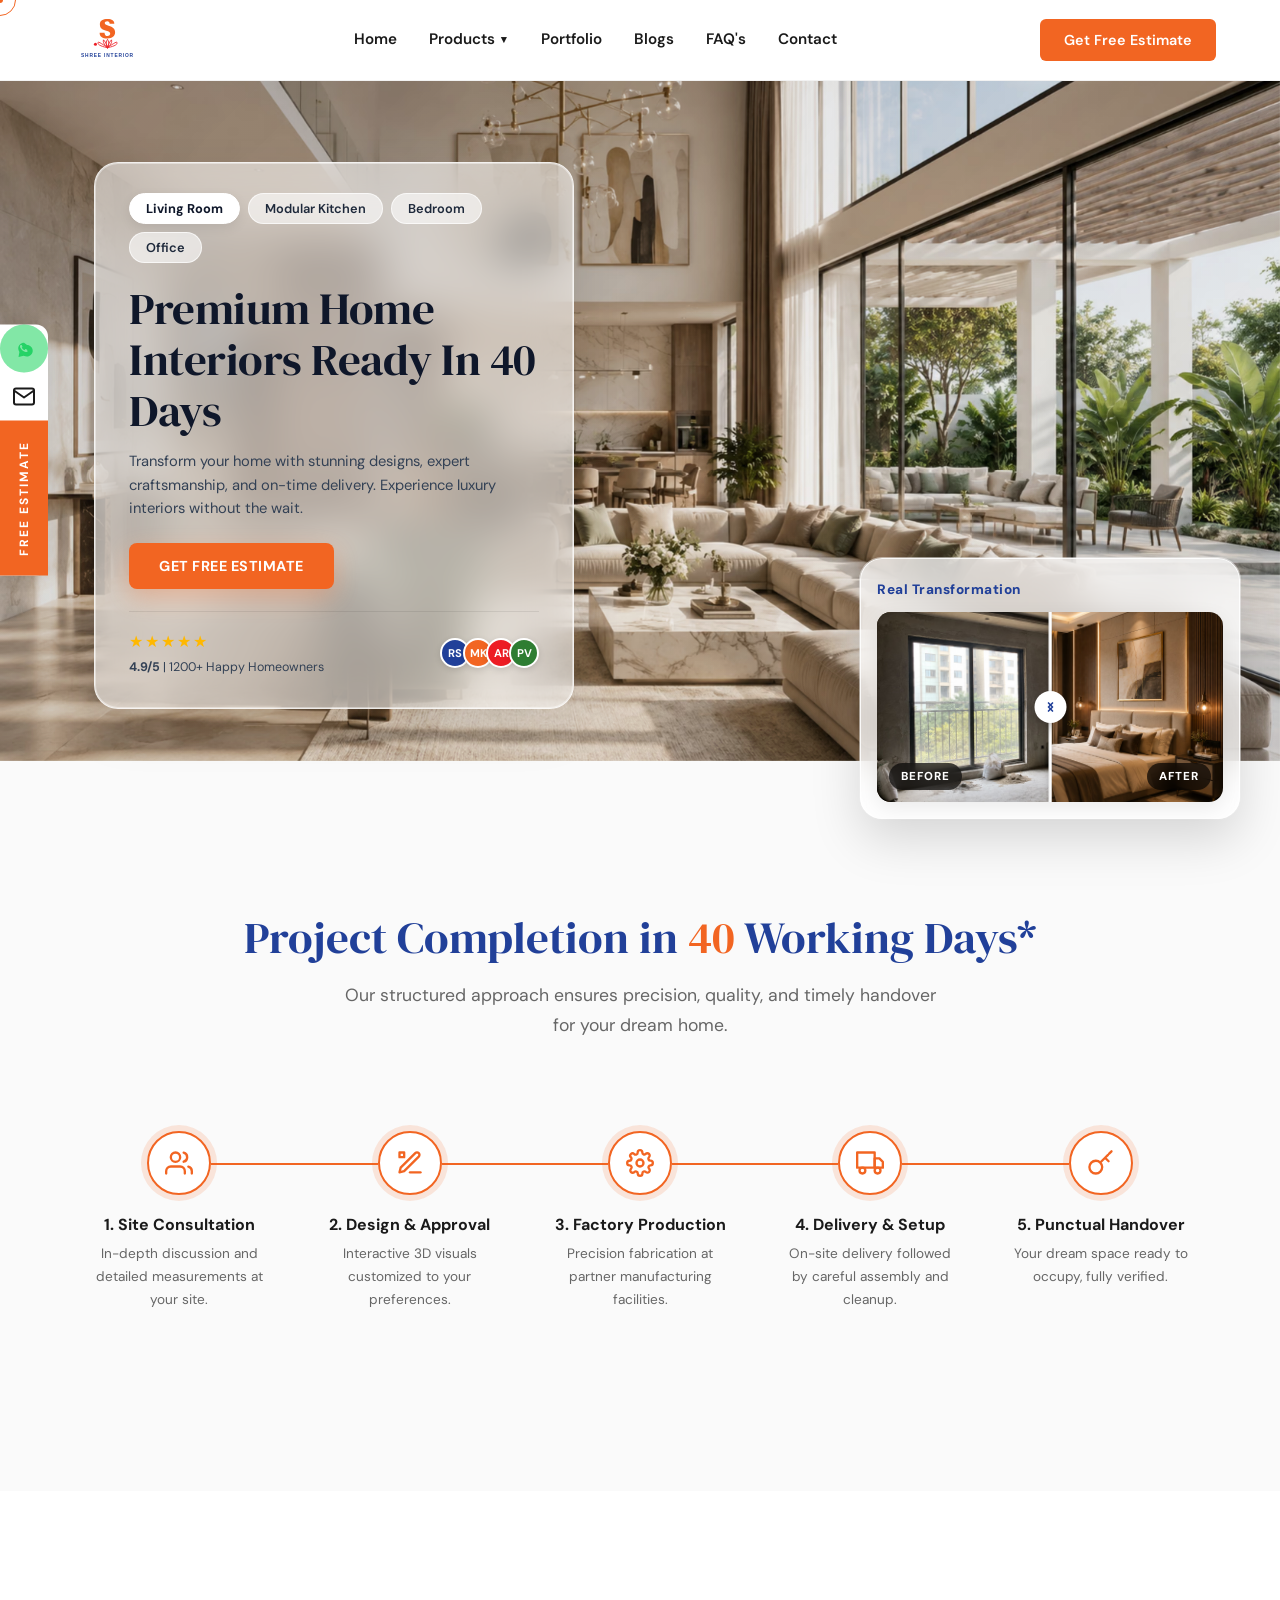
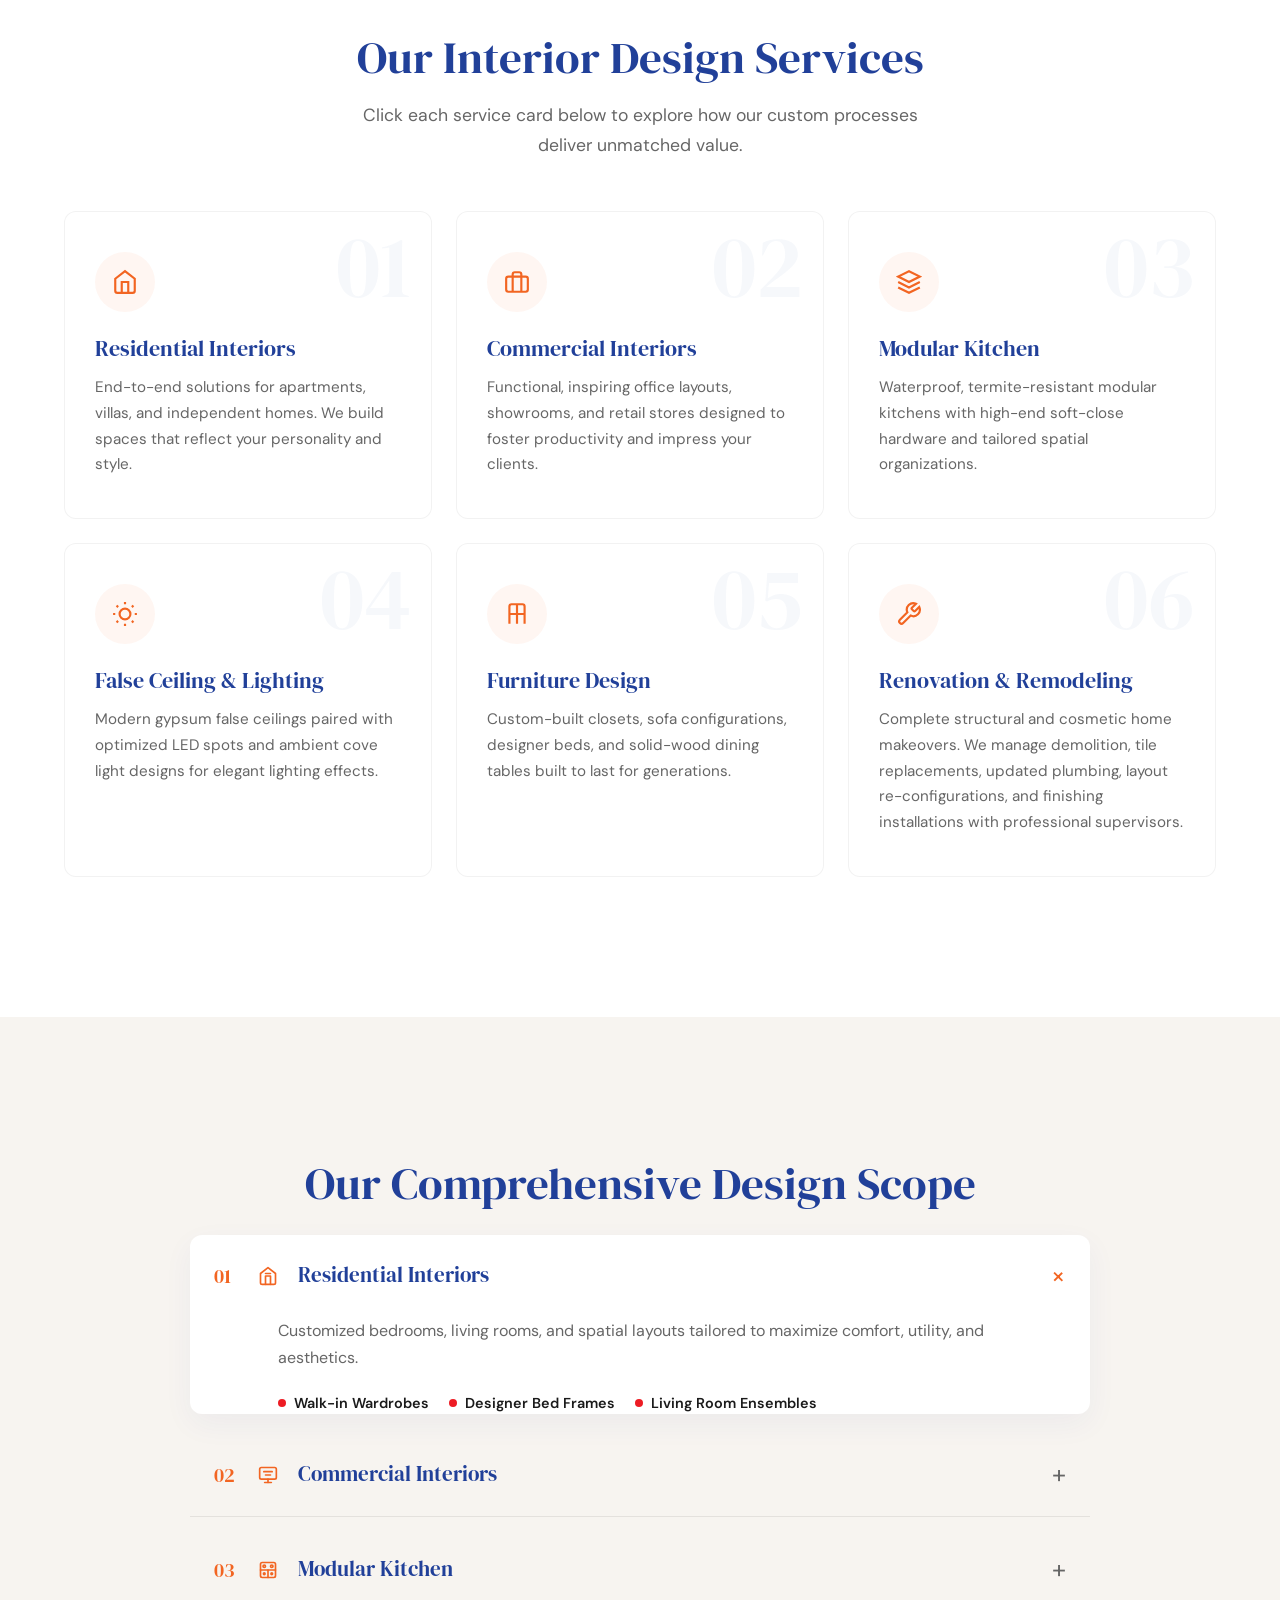
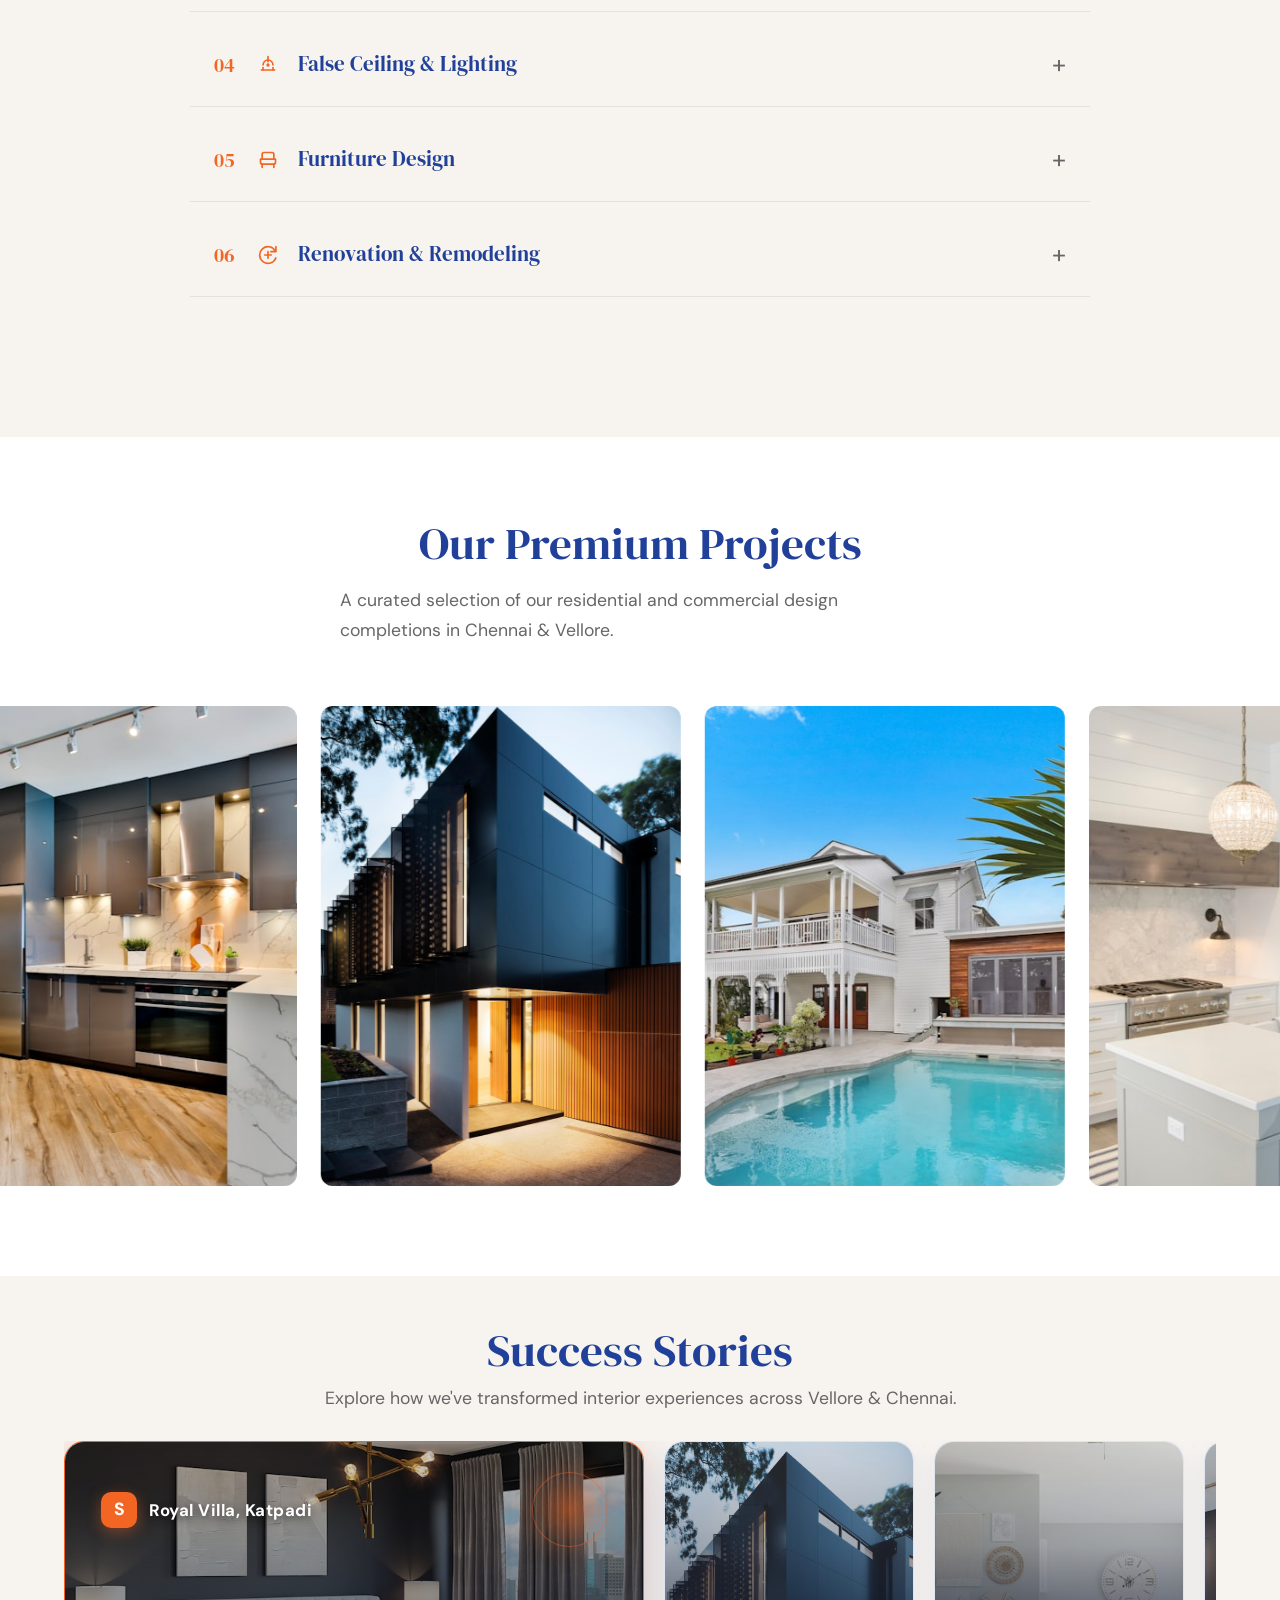
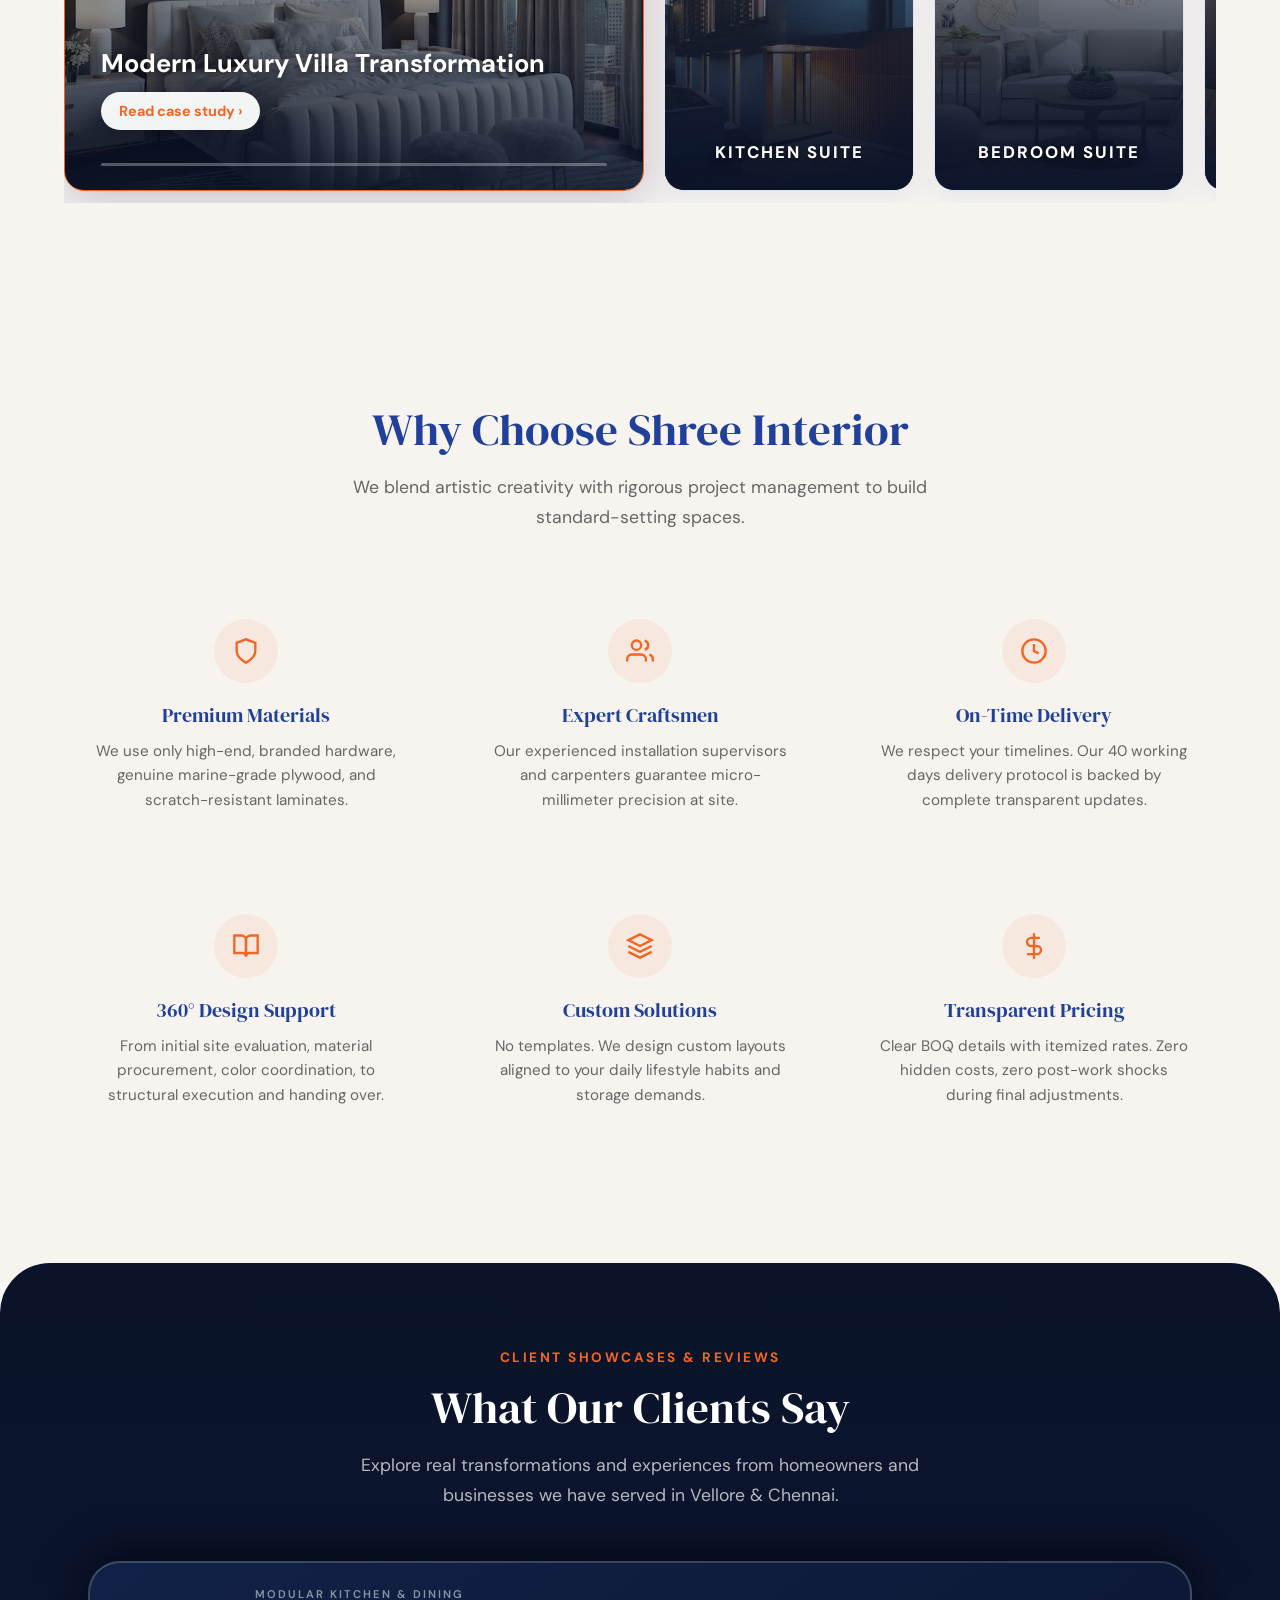
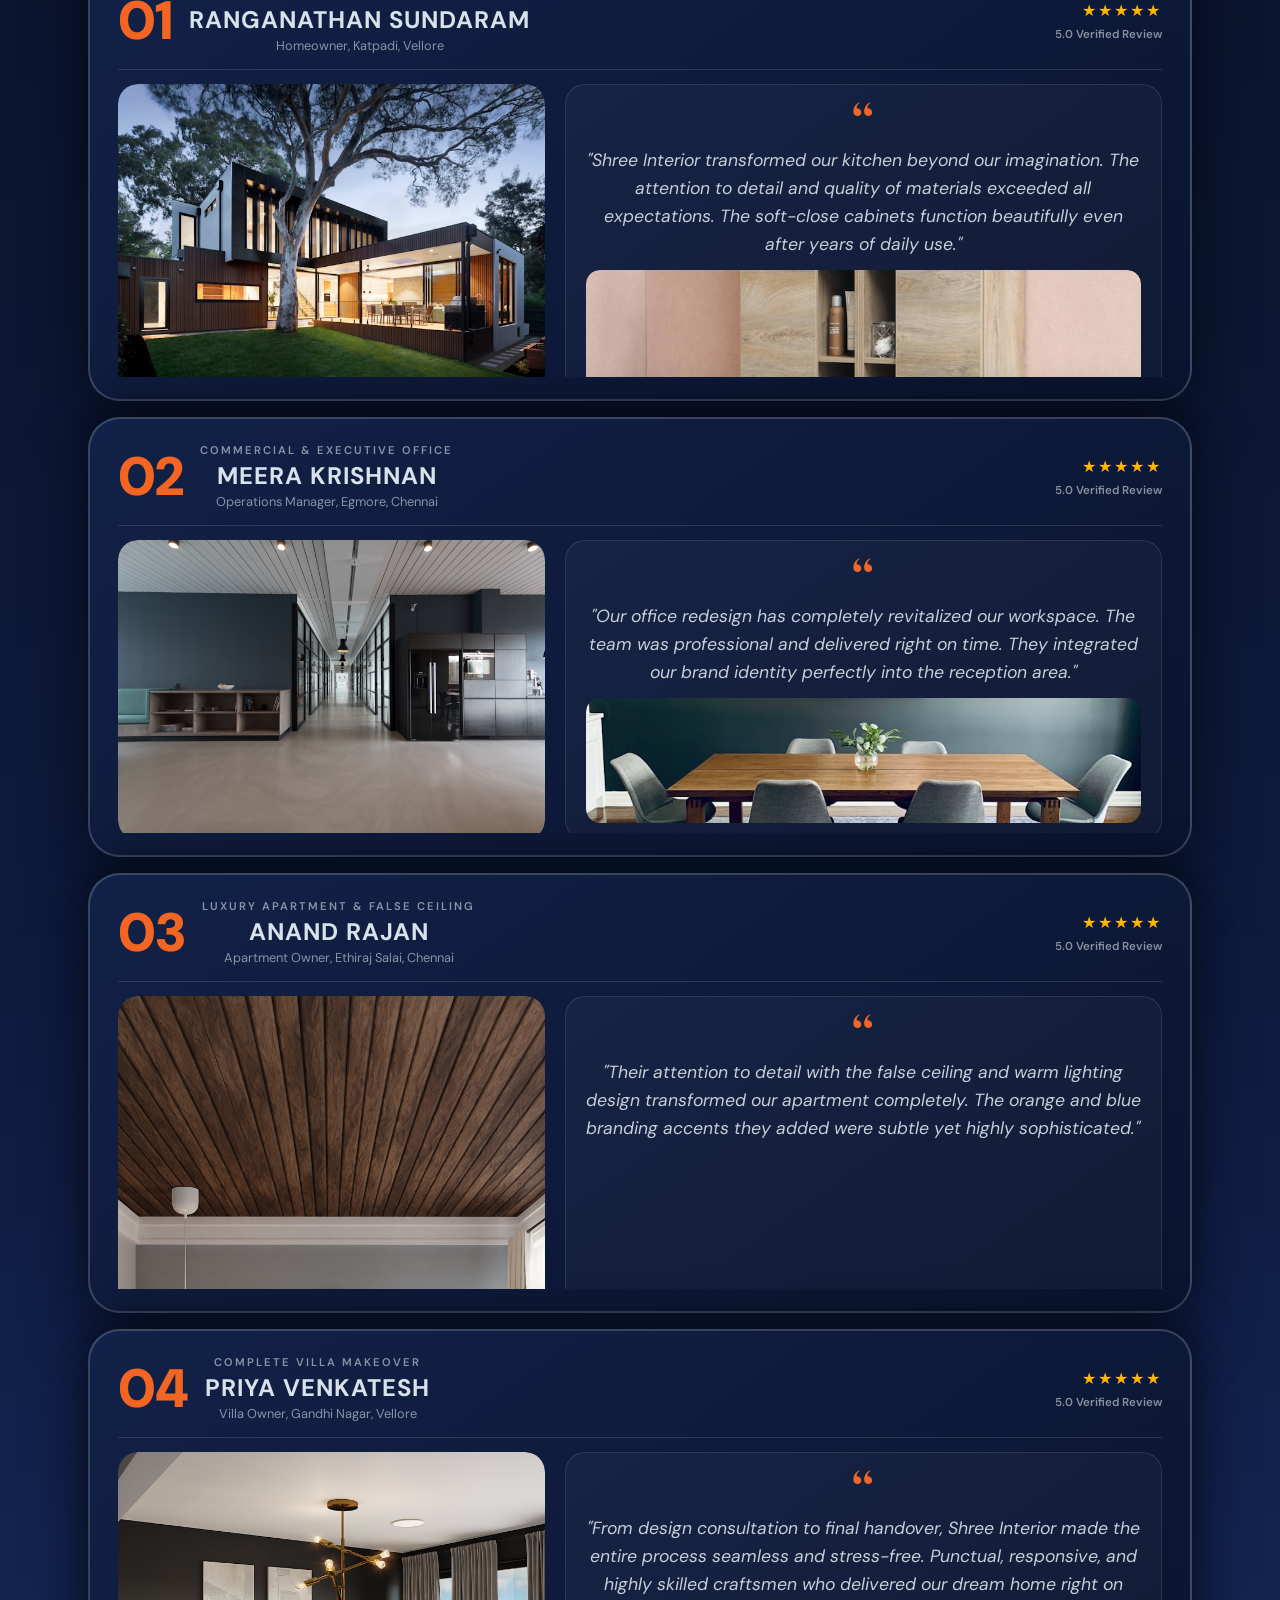
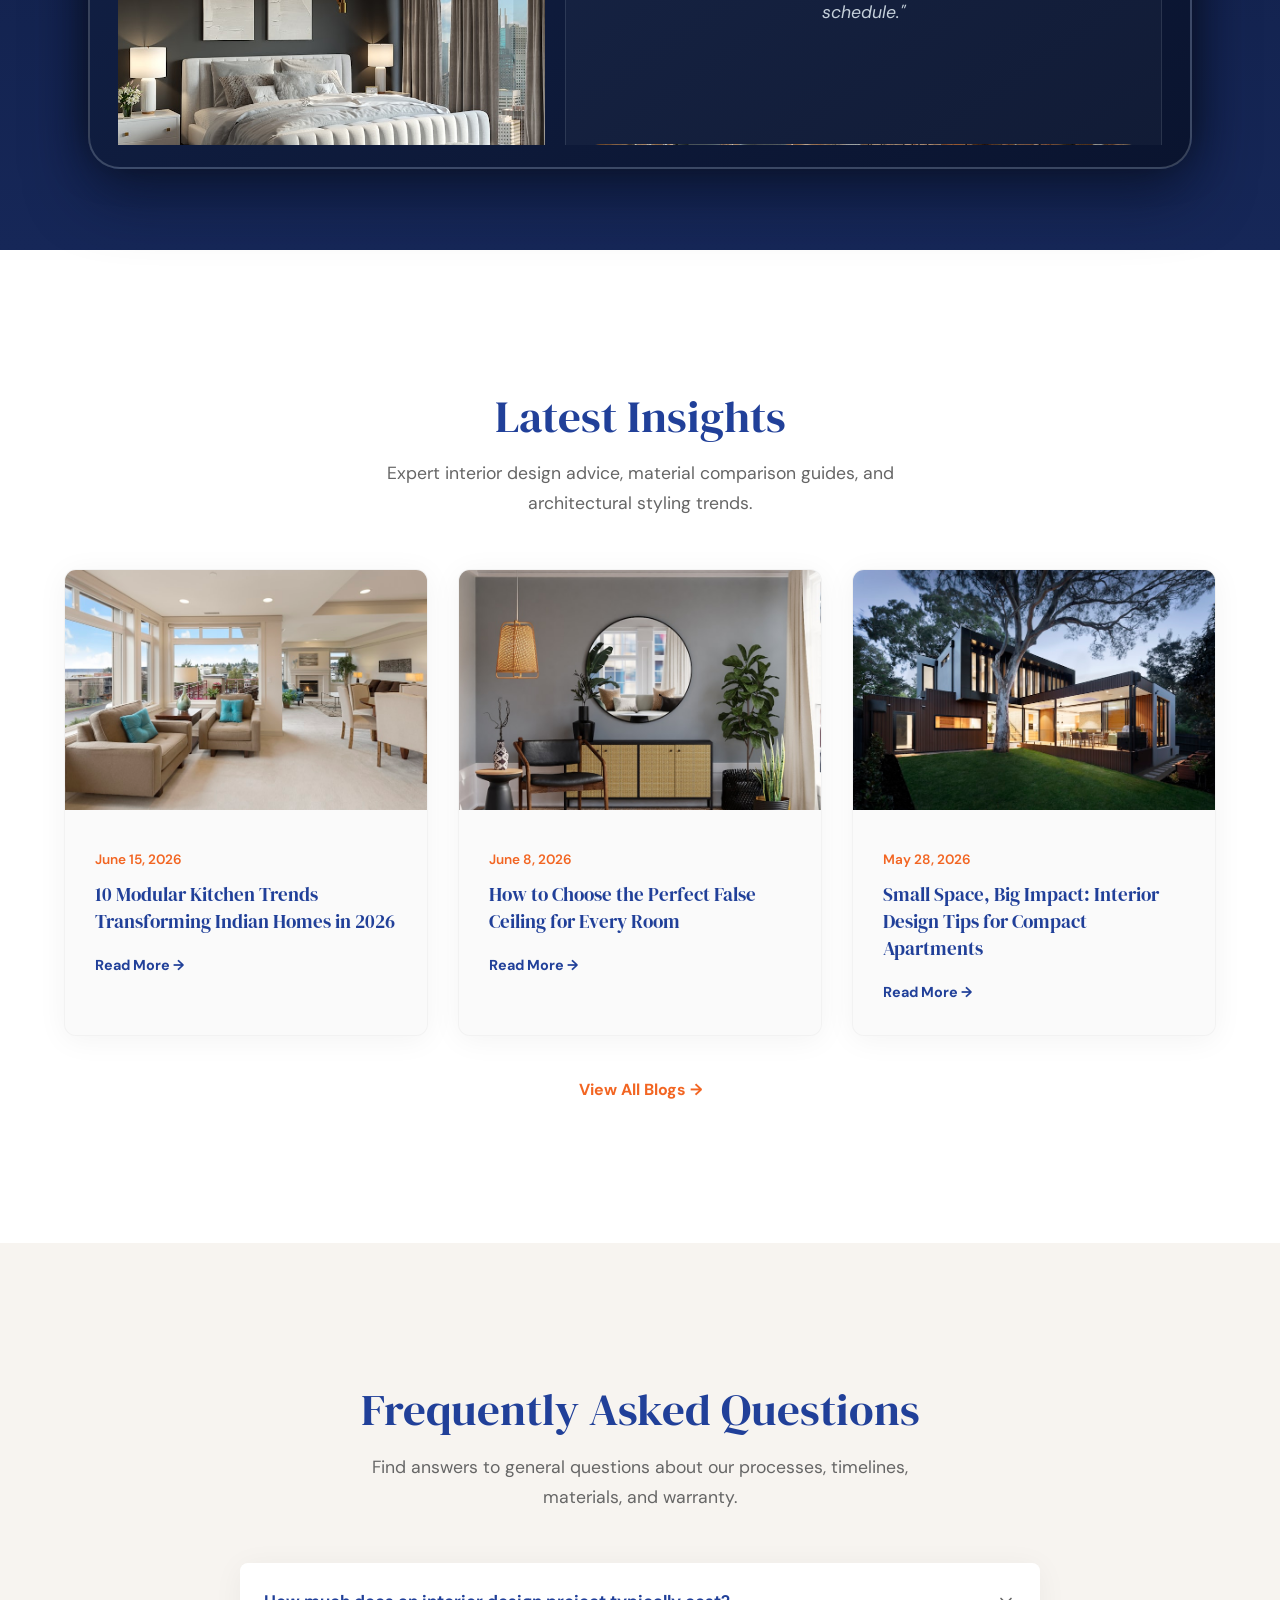
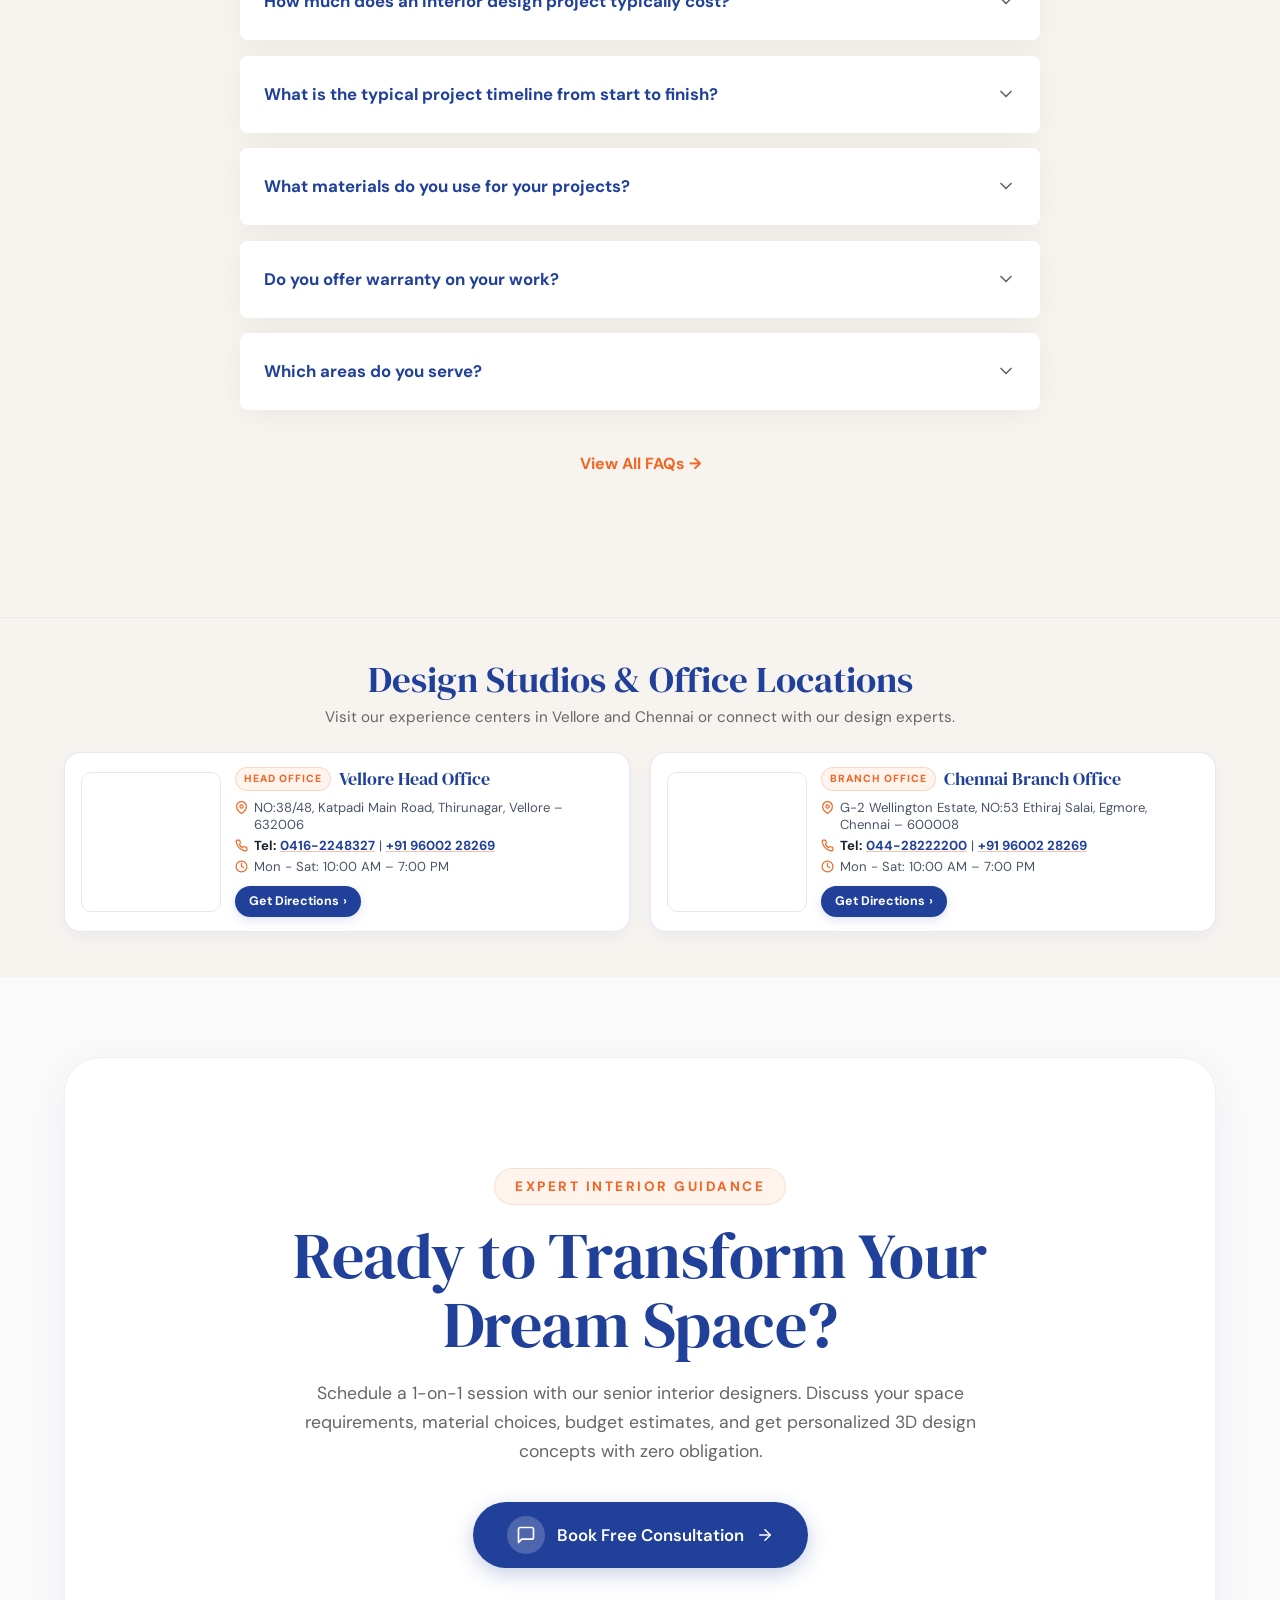
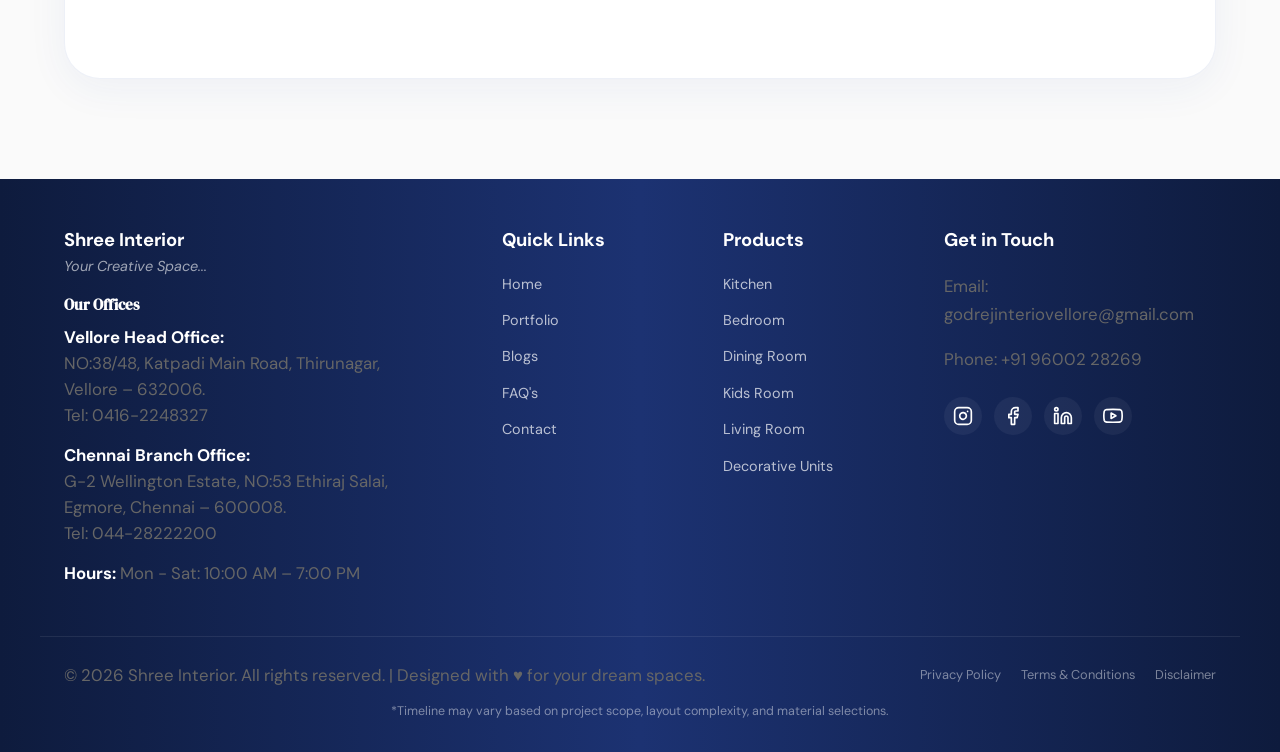
==== commit b1fac32f: "Push working code" ====
--- a/index.html
+++ b/index.html
@@ -237,87 +237,136 @@
   <!-- Main Content Wrap for Semantic HTML / SEO -->
   <main>
 
-  <!-- 6. Hero Section (Re-structured to premium 2-column layout to fill the right half) -->
-  <section id="hero" class="hero">
-    <div class="hero__container container">
-      <div class="hero__grid-layout">
-        
-        <!-- Left Column: Text Content and Stats -->
-        <div class="hero__text-col">
-          <h1 class="hero__headline">
-            PROFESSIONAL HOME <span class="hero__color-cycle">INTERIOR DESIGN</span> COMPANY
-          </h1>
-          <p class="hero__subtitle">
-            Transform your home into a masterpiece of comfort and elegance. <strong>Your Creative Space...</strong> begins with Shree Interior.
-          </p>
-          
-          <!-- Animated Stats Badges -->
-          <div class="hero__stats">
-            <div class="hero__stat">
-              <span class="hero__stat-value-wrapper">
-                <span class="hero__stat-value" data-target="2006">0</span>
-              </span>
-              <span class="hero__stat-label">Since</span>
-            </div>
-            <div class="hero__stat">
-              <span class="hero__stat-value-wrapper">
-                <span class="hero__stat-value" data-target="20">0</span><span class="hero__stat-suffix">+</span>
-              </span>
-              <span class="hero__stat-label">Years Exp</span>
-            </div>
-            <div class="hero__stat">
-              <span class="hero__stat-value-wrapper">
-                <span class="hero__stat-value" data-target="5">0</span><span class="hero__stat-suffix"> Yrs</span>
-              </span>
-              <span class="hero__stat-label">Warranty</span>
-            </div>
-            <div class="hero__stat">
-              <!-- changed from 45 to 40 days as requested -->
-              <span class="hero__stat-value-wrapper">
-                <span class="hero__stat-value" data-target="40">0</span><span class="hero__stat-suffix"> Days*</span>
-              </span>
-              <span class="hero__stat-label">Completion</span>
-            </div>
-            <div class="hero__stat">
-              <span class="hero__stat-value-wrapper">
-                <span class="hero__stat-value" data-target="10">0</span><span class="hero__stat-suffix">+</span>
-              </span>
-              <span class="hero__stat-label">Projects / month</span>
-            </div>
-            <div class="hero__stat">
-              <span class="hero__stat-value-wrapper">
-                <span class="hero__stat-value" data-target="2">0</span>
-              </span>
-              <span class="hero__stat-label">Offices</span>
-            </div>
-          </div>
-
-          <div class="hero__cta">
-            <button class="btn btn-primary" data-modal-trigger>Book Free Consultation</button>
-            <a href="portfolio.html" class="btn btn-secondary">View Our Work</a>
-          </div>
-        </div>
-        
-        <!-- Right Column: Premium showcase image replacing blank space -->
-        <div class="hero__image-col">
-          <div class="hero__image-wrapper">
-            <video autoplay muted loop playsinline poster="assets/images/portfolio/img_23.jpg" class="hero__image hero__video">
-              <source src="assets/video/hero-bg.mp4" type="video/mp4">
-            </video>
-            <div class="hero__image-overlay"></div>
-          </div>
-        </div>
-
-      </div>
+  <!-- 6. Hero Section (Ultra Premium Cinematic Glassmorphic Hero with Responsive Art Direction) -->
+  <section id="hero" class="hero-cinematic">
+    <!-- Dynamic Cinematic Background Image Wrapper with Art Direction -->
+    <div class="hero-cinematic__bg-wrapper">
+      <picture id="heroBgPicture">
+        <source media="(max-width: 768px)" srcset="assets/images/hero/villa_mobile_view.avif" type="image/avif" id="heroBgMobileAvif">
+        <source media="(max-width: 768px)" srcset="assets/images/hero/villa_mobile_view.webp" type="image/webp" id="heroBgMobileWebp">
+        <source srcset="assets/images/hero/villa_desktop_view.avif" type="image/avif" id="heroBgDesktopAvif">
+        <source srcset="assets/images/hero/villa_desktop_view.webp" type="image/webp" id="heroBgDesktopWebp">
+        <img src="assets/images/hero/villa_desktop_view.webp" id="heroBgImg" alt="Premium Home Interiors" class="hero-cinematic__bg-img" loading="eager">
+      </picture>
+      <div class="hero-cinematic__overlay"></div>
+    </div>
+
+    <div class="hero-cinematic__container container">
+      <!-- Left Side: Frosted Glass Content Card with Category Switcher -->
+      <div class="hero-glass-card reveal-up">
+        <!-- Interactive Category Switcher Pills -->
+        <div class="hero-category-pills">
+          <button class="hero-pill active"
+            data-category="living"
+            data-desktop-avif="assets/images/hero/villa_desktop_view.avif"
+            data-desktop-webp="assets/images/hero/villa_desktop_view.webp"
+            data-mobile-avif="assets/images/hero/villa_mobile_view.avif"
+            data-mobile-webp="assets/images/hero/villa_mobile_view.webp"
+            data-before-avif="assets/images/hero/After_Bedroom_image.avif"
+            data-before-webp="assets/images/hero/After_Bedroom_image.webp"
+            data-after-avif="assets/images/hero/Before_Bedroom_image.avif"
+            data-after-webp="assets/images/hero/Before_Bedroom_image.webp"
+          >Living Room</button>
+          <button class="hero-pill"
+            data-category="kitchen"
+            data-desktop-avif="assets/images/hero/Modular_Kitchen_Desktop_view.avif"
+            data-desktop-webp="assets/images/hero/Modular_Kitchen_Desktop_view.webp"
+            data-mobile-avif="assets/images/hero/Modular_Kitchen_Mobile_view.avif"
+            data-mobile-webp="assets/images/hero/Modular_Kitchen_Mobile_view.webp"
+            data-before-avif="assets/images/hero/After_Bedroom_image.avif"
+            data-before-webp="assets/images/hero/After_Bedroom_image.webp"
+            data-after-avif="assets/images/hero/Before_Bedroom_image.avif"
+            data-after-webp="assets/images/hero/Before_Bedroom_image.webp"
+          >Modular Kitchen</button>
+          <button class="hero-pill"
+            data-category="bedroom"
+            data-desktop-avif="assets/images/hero/Bedroom_Desktop_view.avif"
+            data-desktop-webp="assets/images/hero/Bedroom_Desktop_view.webp"
+            data-mobile-avif="assets/images/hero/Bedroom_Mobile_view.avif"
+            data-mobile-webp="assets/images/hero/Bedroom_Mobile_view.webp"
+            data-before-avif="assets/images/hero/After_Bedroom_image.avif"
+            data-before-webp="assets/images/hero/After_Bedroom_image.webp"
+            data-after-avif="assets/images/hero/Before_Bedroom_image.avif"
+            data-after-webp="assets/images/hero/Before_Bedroom_image.webp"
+          >Bedroom</button>
+          <button class="hero-pill"
+            data-category="office"
+            data-desktop-avif="assets/images/hero/Office_Desktop_view.avif"
+            data-desktop-webp="assets/images/hero/Office_Desktop_view.webp"
+            data-mobile-avif="assets/images/hero/Office_Mobile_view.avif"
+            data-mobile-webp="assets/images/hero/Office_Mobile_view.webp"
+            data-before-avif="assets/images/hero/After_Bedroom_image.avif"
+            data-before-webp="assets/images/hero/After_Bedroom_image.webp"
+            data-after-avif="assets/images/hero/Before_Bedroom_image.avif"
+            data-after-webp="assets/images/hero/Before_Bedroom_image.webp"
+          >Office</button>
+        </div>
+
+        <h1 class="hero-glass-title">Premium Home Interiors Ready In 40 Days</h1>
+        <p class="hero-glass-subtitle">Transform your home with stunning designs, expert craftsmanship, and on-time delivery. Experience luxury interiors without the wait.</p>
+
+        <div class="hero-glass-actions">
+          <button class="btn btn-primary hero-btn-cta" data-modal-trigger>GET FREE ESTIMATE</button>
+        </div>
+
+        <div class="hero-glass-footer">
+          <div class="hero-rating-box">
+            <span class="hero-stars">★★★★★</span>
+            <span class="hero-rating-text"><strong>4.9/5</strong> | 1200+ Happy Homeowners</span>
+          </div>
+          <div class="hero-avatar-stack">
+            <div class="hero-avatar" style="background-color: #214099;">RS</div>
+            <div class="hero-avatar" style="background-color: #F26522;">MK</div>
+            <div class="hero-avatar" style="background-color: #ED1C24;">AR</div>
+            <div class="hero-avatar" style="background-color: #2e7d32;">PV</div>
+          </div>
+        </div>
+      </div>
+
+      <!-- Bottom-Right Overlapping Before & After Drag Slider Card -->
+      <div class="hero-before-after-card reveal-up">
+        <div class="hero-ba-header">
+          <span class="hero-ba-title">Real Transformation</span>
+        </div>
+        <div class="before-after-slider" id="heroBaSlider">
+          <div class="ba-image ba-image--before">
+            <picture id="heroBeforePicture">
+              <source srcset="assets/images/hero/After_Bedroom_image.avif" type="image/avif" id="heroBeforeAvif">
+              <source srcset="assets/images/hero/After_Bedroom_image.webp" type="image/webp" id="heroBeforeWebp">
+              <img src="assets/images/hero/After_Bedroom_image.webp" id="heroBeforeImg" alt="Before Interior Transformation">
+            </picture>
+          </div>
+          <div class="ba-image ba-image--after" id="heroAfterWrapper">
+            <picture id="heroAfterPicture">
+              <source srcset="assets/images/hero/Before_Bedroom_image.avif" type="image/avif" id="heroAfterAvif">
+              <source srcset="assets/images/hero/Before_Bedroom_image.webp" type="image/webp" id="heroAfterWebp">
+              <img src="assets/images/hero/Before_Bedroom_image.webp" id="heroAfterImg" alt="After Interior Transformation">
+            </picture>
+          </div>
+          <span class="ba-label ba-label--before">Before</span>
+          <span class="ba-label ba-label--after">After</span>
+          <div class="ba-handle" id="heroBaHandle">
+            <div class="ba-handle-line"></div>
+            <div class="ba-handle-circle">
+              <svg viewBox="0 0 24 24" width="16" height="16" fill="none" stroke="currentColor" stroke-width="2.5" stroke-linecap="round" stroke-linejoin="round">
+                <polyline points="15 18 9 12 15 6"/>
+                <polyline points="9 18 15 12 9 6"/>
+              </svg>
+            </div>
+            <div class="ba-handle-line"></div>
+          </div>
+        </div>
+      </div>
+
     </div>
   </section>
 
-  <!-- 7. Process Flow (40 Working Days & D'LIFE Style SVGs) -->
-  <section id="process" class="process-flow section-padding">
+  <!-- 7. Process Flow (40 Working Days & D'LIFE Style SVGs - Adapted Top Padding) -->
+  <section id="process" class="process-flow section-padding process-flow--hero-adapted">
     <div class="process-flow__container container">
       <!-- changed from 45 to 40 working days -->
       <h2 class="section-title text-center reveal-up">
-        PROJECT COMPLETION IN <span class="highlight">40</span> WORKING DAYS*
+        Project Completion in <span class="highlight">40</span> Working Days*
       </h2>
       <p class="section-subtitle text-center reveal-up">Our structured approach ensures precision, quality, and timely handover for your dream home.</p>
       
@@ -495,7 +544,7 @@
   <section id="capabilities" class="accordion-section section-padding">
     <div class="accordion-section__container container">
       <!-- Eyebrow and subtitle removed as requested -->
-      <h2 class="section-title reveal-up">Our Comprehensive Design Scope</h2>
+      <h2 class="section-title text-center reveal-up">Our Comprehensive Design Scope</h2>
       
       <div class="accordion">
         <!-- Accordion Item 1 (Open by Default) -->
@@ -726,7 +775,7 @@
   <!-- 10. Gallery / Portfolio Section -->
   <section id="portfolio" class="gallery">
     <div class="gallery__header container">
-      <h2 class="section-title reveal-up">Our Premium Projects</h2>
+      <h2 class="section-title text-center reveal-up">Our Premium Projects</h2>
       <p class="section-subtitle reveal-up">A curated selection of our residential and commercial design completions in Chennai & Vellore.</p>
     </div>
     
@@ -806,6 +855,159 @@
           </div>
         </div>
       </div>
+    </div>
+  </section>
+
+  <!-- 10B. Success Stories Section (Horizontal Slider matching invertase.io) -->
+  <section id="success-stories" class="invertase-stories-section">
+    <div class="container">
+      <div class="invertase-stories-header text-center">
+        <h2 class="invertase-stories-title text-center">Success Stories</h2>
+        <p class="invertase-stories-subtitle text-center">Explore how we've transformed interior experiences across Vellore &amp; Chennai.</p>
+      </div>
+
+      <!-- Horizontal Card Track -->
+      <div class="invertase-stories-wrapper" id="storiesWrapper">
+        <div class="invertase-stories-track" id="invertaseStoriesTrack">
+          
+          <!-- Story Card 1 -->
+          <div class="inv-card active" data-index="0">
+            <div class="inv-card-bg" style="background-image: url('assets/images/portfolio/img_1.jpg');"></div>
+            <div class="inv-card-overlay"></div>
+            <div class="inv-card-content">
+              <div class="inv-card-top">
+                <div class="inv-brand-badge">
+                  <span class="inv-brand-icon">S</span>
+                  <span class="inv-brand-name">Royal Villa, Katpadi</span>
+                </div>
+                <div class="inv-card-graphic">
+                  <div class="inv-graphic-circle"></div>
+                </div>
+              </div>
+              <div class="inv-card-bottom">
+                <h3 class="inv-card-title">Modern Luxury Villa Transformation</h3>
+                <a href="contact.html" class="inv-read-link">Read case study &rsaquo;</a>
+              </div>
+              <div class="inv-progress-bar">
+                <div class="inv-progress-fill"></div>
+              </div>
+            </div>
+            <div class="inv-card-collapsed">
+              <span class="inv-collapsed-logo">SHREE VILLA</span>
+            </div>
+          </div>
+
+          <!-- Story Card 2 -->
+          <div class="inv-card" data-index="1">
+            <div class="inv-card-bg" style="background-image: url('assets/images/portfolio/img_15.jpg');"></div>
+            <div class="inv-card-overlay"></div>
+            <div class="inv-card-content">
+              <div class="inv-card-top">
+                <div class="inv-brand-badge">
+                  <span class="inv-brand-icon">K</span>
+                  <span class="inv-brand-name">Gourmet Kitchen, Gandhi Nagar</span>
+                </div>
+                <div class="inv-card-graphic">
+                  <div class="inv-graphic-circle"></div>
+                </div>
+              </div>
+              <div class="inv-card-bottom">
+                <h3 class="inv-card-title">Contemporary Parallel Acrylic Kitchen</h3>
+                <a href="contact.html" class="inv-read-link">Read case study &rsaquo;</a>
+              </div>
+              <div class="inv-progress-bar">
+                <div class="inv-progress-fill"></div>
+              </div>
+            </div>
+            <div class="inv-card-collapsed">
+              <span class="inv-collapsed-logo">KITCHEN SUITE</span>
+            </div>
+          </div>
+
+          <!-- Story Card 3 -->
+          <div class="inv-card" data-index="2">
+            <div class="inv-card-bg" style="background-image: url('assets/images/portfolio/img_3.jpg');"></div>
+            <div class="inv-card-overlay"></div>
+            <div class="inv-card-content">
+              <div class="inv-card-top">
+                <div class="inv-brand-badge">
+                  <span class="inv-brand-icon">B</span>
+                  <span class="inv-brand-name">Master Suite, Anna Nagar</span>
+                </div>
+                <div class="inv-card-graphic">
+                  <div class="inv-graphic-circle"></div>
+                </div>
+              </div>
+              <div class="inv-card-bottom">
+                <h3 class="inv-card-title">Serene Minimalist Master Bedroom</h3>
+                <a href="contact.html" class="inv-read-link">Read case study &rsaquo;</a>
+              </div>
+              <div class="inv-progress-bar">
+                <div class="inv-progress-fill"></div>
+              </div>
+            </div>
+            <div class="inv-card-collapsed">
+              <span class="inv-collapsed-logo">BEDROOM SUITE</span>
+            </div>
+          </div>
+
+          <!-- Story Card 4 -->
+          <div class="inv-card" data-index="3">
+            <div class="inv-card-bg" style="background-image: url('assets/images/portfolio/img_24.jpg');"></div>
+            <div class="inv-card-overlay"></div>
+            <div class="inv-card-content">
+              <div class="inv-card-top">
+                <div class="inv-brand-badge">
+                  <span class="inv-brand-icon">L</span>
+                  <span class="inv-brand-name">Living Room, Sathuvachari</span>
+                </div>
+                <div class="inv-card-graphic">
+                  <div class="inv-graphic-circle"></div>
+                </div>
+              </div>
+              <div class="inv-card-bottom">
+                <h3 class="inv-card-title">Opulent Living Room &amp; CNC False Ceiling</h3>
+                <a href="contact.html" class="inv-read-link">Read case study &rsaquo;</a>
+              </div>
+              <div class="inv-progress-bar">
+                <div class="inv-progress-fill"></div>
+              </div>
+            </div>
+            <div class="inv-card-collapsed">
+              <span class="inv-collapsed-logo">LIVING ROOM</span>
+            </div>
+          </div>
+
+          <!-- Story Card 5 -->
+          <div class="inv-card" data-index="4">
+            <div class="inv-card-bg" style="background-image: url('assets/images/portfolio/img_18.jpg');"></div>
+            <div class="inv-card-overlay"></div>
+            <div class="inv-card-content">
+              <div class="inv-card-top">
+                <div class="inv-brand-badge">
+                  <span class="inv-brand-icon">D</span>
+                  <span class="inv-brand-name">Penthouse Dining, Adyar</span>
+                </div>
+                <div class="inv-card-graphic">
+                  <div class="inv-graphic-circle"></div>
+                </div>
+              </div>
+              <div class="inv-card-bottom">
+                <h3 class="inv-card-title">Luxury Onyx Marble Penthouse Dining</h3>
+                <a href="contact.html" class="inv-read-link">Read case study &rsaquo;</a>
+              </div>
+              <div class="inv-progress-bar">
+                <div class="inv-progress-fill"></div>
+              </div>
+            </div>
+            <div class="inv-card-collapsed">
+              <span class="inv-collapsed-logo">DINING SUITE</span>
+            </div>
+          </div>
+
+        </div>
+      </div>
+
     </div>
   </section>
 
@@ -893,75 +1095,175 @@
     </div>
   </section>
 
-  <!-- 12. Testimonials Section (Re-structured to premium 1-slide row with prev/next circular arrows) -->
-  <section id="testimonials" class="testimonials section-padding">
-    <div class="testimonials__container container">
-      <h2 class="section-title text-center reveal-up">What Our Clients Say</h2>
-      <p class="section-subtitle text-center reveal-up">Client satisfaction is our ultimate goal. Here are reviews from individuals and businesses we have served.</p>
-      
-      <!-- [PLACEHOLDER — replace with real client testimonials] -->
-      <div class="testimonials__slider-wrapper">
-        <!-- Circular Prev Button (Outline circle) -->
-        <button class="testimonials__nav-btn testimonials__nav-btn--prev" id="testPrev" aria-label="Previous Testimonial">
-          <svg viewBox="0 0 24 24" width="20" height="20" fill="none" stroke="currentColor" stroke-width="2.5" stroke-linecap="round" stroke-linejoin="round">
-            <line x1="19" y1="12" x2="5" y2="12"/><polyline points="12 19 5 12 12 5"/>
-          </svg>
-        </button>
-        
-        <div class="testimonials__slider">
-          <div class="testimonials__track" id="testimonialsTrack">
-            <!-- Slide 1 -->
-            <div class="testimonials__slide testimonials__slide--active">
-              <span class="testimonials__quote-icon">“</span>
-              <p class="testimonials__quote">"Shree Interior transformed our kitchen beyond our imagination. The attention to detail and quality of materials exceeded all expectations. The soft-close cabinets function beautifully even after years."</p>
-              <div class="testimonials__author">Ranganathan Sundaram</div>
-              <div class="testimonials__role">Homeowner, Vellore</div>
-              <div class="testimonials__stars">★★★★★</div>
-            </div>
-            
-            <!-- Slide 2 -->
-            <div class="testimonials__slide">
-              <span class="testimonials__quote-icon">“</span>
-              <p class="testimonials__quote">"Our office redesign has completely revitalized our workspace. The team was professional and delivered on time. They integrated our brand identity perfectly into the reception area."</p>
-              <div class="testimonials__author">Meera Krishnan</div>
-              <div class="testimonials__role">Operations Manager, Chennai</div>
-              <div class="testimonials__stars">★★★★★</div>
-            </div>
-            
-            <!-- Slide 3 -->
-            <div class="testimonials__slide">
-              <span class="testimonials__quote-icon">“</span>
-              <p class="testimonials__quote">"Their attention to detail with the false ceiling and warm lighting design transformed our apartment completely. The orange and blue branding accents they added were subtle yet highly sophisticated. Highly recommend their services."</p>
-              <div class="testimonials__author">Anand Rajan</div>
-              <div class="testimonials__role">Apartment Owner, Egmore</div>
-              <div class="testimonials__stars">★★★★★</div>
-            </div>
-            
-            <!-- Slide 4 -->
-            <div class="testimonials__slide">
-              <span class="testimonials__quote-icon">“</span>
-              <p class="testimonials__quote">"From design consultation to final handover, Shree Interior made the entire process seamless and stress-free. Punctual, responsive, and highly skilled craftsmen."</p>
-              <div class="testimonials__author">Priya Venkatesh</div>
-              <div class="testimonials__role">Homeowner, Vellore</div>
-              <div class="testimonials__stars">★★★★★</div>
-            </div>
-          </div>
-        </div>
-        
-        <!-- Circular Next Button (Solid orange circle) -->
-        <button class="testimonials__nav-btn testimonials__nav-btn--next" id="testNext" aria-label="Next Testimonial">
-          <svg viewBox="0 0 24 24" width="20" height="20" fill="none" stroke="currentColor" stroke-width="2.5" stroke-linecap="round" stroke-linejoin="round">
-            <line x1="5" y1="12" x2="19" y2="12"/><polyline points="12 5 19 12 12 19"/>
-          </svg>
-        </button>
-      </div>
-      
-      <!-- Testimonials Indicator Dots -->
-      <div class="testimonials__dots" id="testimonialsDots">
-        <span class="testimonials__dot testimonials__dot--active"></span>
-        <span class="testimonials__dot"></span>
-        <span class="testimonials__dot"></span>
-        <span class="testimonials__dot"></span>
+  <!-- 12. Client Testimonials (Stacking Cards Layout - Demo-1 Style) -->
+  <section id="testimonials" class="stacking-testimonials-section section-padding">
+    <div class="container">
+      <div class="stacking-header text-center reveal-up">
+        <span class="stacking-eyebrow">Client Showcases & Reviews</span>
+        <h2 class="section-title text-center">What Our Clients Say</h2>
+        <p class="section-subtitle text-center">Explore real transformations and experiences from homeowners and businesses we have served in Vellore & Chennai.</p>
+        <div class="stacking-cards-container container">
+        
+        <!-- Card 1 -->
+        <div class="stack-card stack-card--1" style="--card-index: 0;">
+          <div class="stack-card__inner">
+            <div class="stack-card__header">
+              <div class="stack-card__meta">
+                <span class="stack-card__number">01</span>
+                <div class="stack-card__info">
+                  <span class="stack-card__category">Modular Kitchen & Dining</span>
+                  <h3 class="stack-card__title">Ranganathan Sundaram</h3>
+                  <span class="stack-card__subtitle">Homeowner, Katpadi, Vellore</span>
+                </div>
+              </div>
+              <div class="stack-card__rating">
+                <span class="stack-card__stars">★★★★★</span>
+                <span class="stack-card__score">5.0 Verified Review</span>
+              </div>
+            </div>
+
+            <div class="stack-card__body">
+              <div class="stack-card__col stack-card__col--left">
+                <div class="stack-card__hero-wrapper">
+                  <img src="assets/images/portfolio/img_9.jpg" alt="Modular Kitchen Showcase" class="stack-card__hero-img" loading="lazy">
+                </div>
+              </div>
+
+              <div class="stack-card__col stack-card__col--right">
+                <div class="stack-card__quote-card">
+                  <div class="stack-card__quote-content">
+                    <div class="stack-card__quote-icon">“</div>
+                    <p class="stack-card__quote-text">"Shree Interior transformed our kitchen beyond our imagination. The attention to detail and quality of materials exceeded all expectations. The soft-close cabinets function beautifully even after years of daily use."</p>
+                  </div>
+                  <div class="stack-card__thumb-wrapper">
+                    <img src="assets/images/portfolio/img_6.jpg" alt="Modular Kitchen Detail" class="stack-card__thumb-img" loading="lazy">
+                  </div>
+                </div>
+              </div>
+            </div>
+          </div>
+        </div>
+
+        <!-- Card 2 -->
+        <div class="stack-card stack-card--2" style="--card-index: 1;">
+          <div class="stack-card__inner">
+            <div class="stack-card__header">
+              <div class="stack-card__meta">
+                <span class="stack-card__number">02</span>
+                <div class="stack-card__info">
+                  <span class="stack-card__category">Commercial & Executive Office</span>
+                  <h3 class="stack-card__title">Meera Krishnan</h3>
+                  <span class="stack-card__subtitle">Operations Manager, Egmore, Chennai</span>
+                </div>
+              </div>
+              <div class="stack-card__rating">
+                <span class="stack-card__stars">★★★★★</span>
+                <span class="stack-card__score">5.0 Verified Review</span>
+              </div>
+            </div>
+
+            <div class="stack-card__body">
+              <div class="stack-card__col stack-card__col--left">
+                <div class="stack-card__hero-wrapper">
+                  <img src="assets/images/portfolio/img_27.jpg" alt="Executive Office Showcase" class="stack-card__hero-img" loading="lazy">
+                </div>
+              </div>
+
+              <div class="stack-card__col stack-card__col--right">
+                <div class="stack-card__quote-card">
+                  <div class="stack-card__quote-content">
+                    <div class="stack-card__quote-icon">“</div>
+                    <p class="stack-card__quote-text">"Our office redesign has completely revitalized our workspace. The team was professional and delivered right on time. They integrated our brand identity perfectly into the reception area."</p>
+                  </div>
+                  <div class="stack-card__thumb-wrapper">
+                    <img src="assets/images/portfolio/img_16.jpg" alt="Office Lounge Detail" class="stack-card__thumb-img" loading="lazy">
+                  </div>
+                </div>
+              </div>
+            </div>
+          </div>
+        </div>
+
+        <!-- Card 3 -->
+        <div class="stack-card stack-card--3" style="--card-index: 2;">
+          <div class="stack-card__inner">
+            <div class="stack-card__header">
+              <div class="stack-card__meta">
+                <span class="stack-card__number">03</span>
+                <div class="stack-card__info">
+                  <span class="stack-card__category">Luxury Apartment & False Ceiling</span>
+                  <h3 class="stack-card__title">Anand Rajan</h3>
+                  <span class="stack-card__subtitle">Apartment Owner, Ethiraj Salai, Chennai</span>
+                </div>
+              </div>
+              <div class="stack-card__rating">
+                <span class="stack-card__stars">★★★★★</span>
+                <span class="stack-card__score">5.0 Verified Review</span>
+              </div>
+            </div>
+
+            <div class="stack-card__body">
+              <div class="stack-card__col stack-card__col--left">
+                <div class="stack-card__hero-wrapper">
+                  <img src="assets/images/portfolio/img_8.jpg" alt="False Ceiling Showcase" class="stack-card__hero-img" loading="lazy">
+                </div>
+              </div>
+
+              <div class="stack-card__col stack-card__col--right">
+                <div class="stack-card__quote-card">
+                  <div class="stack-card__quote-content">
+                    <div class="stack-card__quote-icon">“</div>
+                    <p class="stack-card__quote-text">"Their attention to detail with the false ceiling and warm lighting design transformed our apartment completely. The orange and blue branding accents they added were subtle yet highly sophisticated."</p>
+                  </div>
+                  <div class="stack-card__thumb-wrapper">
+                    <img src="assets/images/portfolio/img_15.jpg" alt="Apartment Living Detail" class="stack-card__thumb-img" loading="lazy">
+                  </div>
+                </div>
+              </div>
+            </div>
+          </div>
+        </div>
+
+        <!-- Card 4 -->
+        <div class="stack-card stack-card--4" style="--card-index: 3;">
+          <div class="stack-card__inner">
+            <div class="stack-card__header">
+              <div class="stack-card__meta">
+                <span class="stack-card__number">04</span>
+                <div class="stack-card__info">
+                  <span class="stack-card__category">Complete Villa Makeover</span>
+                  <h3 class="stack-card__title">Priya Venkatesh</h3>
+                  <span class="stack-card__subtitle">Villa Owner, Gandhi Nagar, Vellore</span>
+                </div>
+              </div>
+              <div class="stack-card__rating">
+                <span class="stack-card__stars">★★★★★</span>
+                <span class="stack-card__score">5.0 Verified Review</span>
+              </div>
+            </div>
+
+            <div class="stack-card__body">
+              <div class="stack-card__col stack-card__col--left">
+                <div class="stack-card__hero-wrapper">
+                  <img src="assets/images/portfolio/img_1.jpg" alt="Master Bedroom Villa Showcase" class="stack-card__hero-img" loading="lazy">
+                </div>
+              </div>
+
+              <div class="stack-card__col stack-card__col--right">
+                <div class="stack-card__quote-card">
+                  <div class="stack-card__quote-content">
+                    <div class="stack-card__quote-icon">“</div>
+                    <p class="stack-card__quote-text">"From design consultation to final handover, Shree Interior made the entire process seamless and stress-free. Punctual, responsive, and highly skilled craftsmen who delivered our dream home right on schedule."</p>
+                  </div>
+                  <div class="stack-card__thumb-wrapper">
+                    <img src="assets/images/portfolio/img_14.jpg" alt="Villa Interior Detail" class="stack-card__thumb-img" loading="lazy">
+                  </div>
+                </div>
+              </div>
+            </div>
+          </div>
+        </div>
+
       </div>
     </div>
   </section>
@@ -1089,50 +1391,134 @@
     </div>
   </section>
 
-  <!-- 15. CTA Band -->
+  <!-- 15. CTA Band & Office Locations -->
   <section class="cta-band">
-    <div class="cta-band__container container">
-      <div class="cta-band__content">
-        <h2>Let's Design Your Creative Space</h2>
-        <p>Get in touch with our design experts today to schedule a free, no-obligation interior design consultation.</p>
-        <button class="btn btn-primary" data-modal-trigger>Book Free Consultation</button>
-      </div>
+    <div class="container">
+      <div class="cta-band__header text-center reveal-up">
+        <h2 class="cta-band__title">Design Studios & Office Locations</h2>
+        <p class="cta-band__subtitle">Visit our experience centers in Vellore and Chennai or connect with our design experts.</p>
+      </div>
+
       <div class="cta-band__maps">
-        <div class="cta-band__map-card">
-          <span class="cta-band__map-title">Vellore Head Office</span>
+        <!-- Office 1: Vellore Head Office -->
+        <div class="cta-band__map-card reveal-up">
           <iframe 
             class="cta-band__iframe" 
-            src="https://maps.google.com/maps?q=NO:38/48,%20Katpadi%20Main%20Road,%20Thirunagar,%20Vellore%20632006&t=&z=14&ie=UTF8&iwloc=&output=embed" 
+            src="https://maps.google.com/maps?q=NO:38/48,%20Katpadi%20Main%20Road,%20Thirunagar,%20Vellore%20632006&t=&z=15&ie=UTF8&iwloc=&output=embed" 
             allowfullscreen="" 
-            loading="lazy">
+            loading="lazy"
+            title="Shree Interior Vellore Head Office Map">
           </iframe>
-        </div>
-        <div class="cta-band__map-card">
-          <span class="cta-band__map-title">Chennai Branch Office</span>
+
+          <div class="cta-band__card-info">
+            <div class="cta-band__card-header">
+              <span class="cta-band__badge">HEAD OFFICE</span>
+              <h3 class="cta-band__office-name">Vellore Head Office</h3>
+            </div>
+            
+            <div class="cta-band__address-box">
+              <p class="cta-band__address-line">
+                <svg width="14" height="14" viewBox="0 0 24 24" fill="none" stroke="var(--primary-orange)" stroke-width="2.2" stroke-linecap="round" stroke-linejoin="round"><path d="M21 10c0 7-9 13-9 13s-9-6-9-13a9 9 0 0 1 18 0z"></path><circle cx="12" cy="10" r="3"></circle></svg>
+                <span>NO:38/48, Katpadi Main Road, Thirunagar, Vellore – 632006</span>
+              </p>
+              <p class="cta-band__address-line">
+                <svg width="14" height="14" viewBox="0 0 24 24" fill="none" stroke="var(--primary-orange)" stroke-width="2.2" stroke-linecap="round" stroke-linejoin="round"><path d="M22 16.92v3a2 2 0 0 1-2.18 2 19.79 19.79 0 0 1-8.63-3.07 19.5 19.5 0 0 1-6-6 19.79 19.79 0 0 1-3.07-8.67A2 2 0 0 1 4.11 2h3a2 2 0 0 1 2 1.72 12.84 12.84 0 0 0 .7 2.81 2 2 0 0 1-.45 2.11L8.09 9.91a16 16 0 0 0 6 6l1.27-1.27a2 2 0 0 1 2.11-.45 12.84 12.84 0 0 0 2.81.7A2 2 0 0 1 22 16.92z"></path></svg>
+                <span><strong>Tel:</strong> <a href="tel:04162248327">0416-2248327</a> | <a href="tel:919600228269">+91 96002 28269</a></span>
+              </p>
+              <p class="cta-band__address-line">
+                <svg width="14" height="14" viewBox="0 0 24 24" fill="none" stroke="var(--primary-orange)" stroke-width="2.2" stroke-linecap="round" stroke-linejoin="round"><circle cx="12" cy="12" r="10"></circle><polyline points="12 6 12 12 16 14"></polyline></svg>
+                <span>Mon - Sat: 10:00 AM – 7:00 PM</span>
+              </p>
+            </div>
+
+            <a href="https://www.google.com/maps/search/?api=1&query=NO:38/48,+Katpadi+Main+Road,+Thirunagar,+Vellore+632006" target="_blank" rel="noopener" class="cta-band__directions-btn">
+              <span>Get Directions</span> &rsaquo;
+            </a>
+          </div>
+        </div>
+
+        <!-- Office 2: Chennai Branch Office -->
+        <div class="cta-band__map-card reveal-up">
           <iframe 
             class="cta-band__iframe" 
-            src="https://maps.google.com/maps?q=G-2%20Wellington%20Estate,%20NO:53%20Ethiraj%20Salai,%20Egmore,%20Chennai%20600008&t=&z=14&ie=UTF8&iwloc=&output=embed" 
+            src="https://maps.google.com/maps?q=G-2%20Wellington%20Estate,%20NO:53%20Ethiraj%20Salai,%20Egmore,%20Chennai%20600008&t=&z=15&ie=UTF8&iwloc=&output=embed" 
             allowfullscreen="" 
-            loading="lazy">
+            loading="lazy"
+            title="Shree Interior Chennai Branch Office Map">
           </iframe>
+
+          <div class="cta-band__card-info">
+            <div class="cta-band__card-header">
+              <span class="cta-band__badge">BRANCH OFFICE</span>
+              <h3 class="cta-band__office-name">Chennai Branch Office</h3>
+            </div>
+            
+            <div class="cta-band__address-box">
+              <p class="cta-band__address-line">
+                <svg width="14" height="14" viewBox="0 0 24 24" fill="none" stroke="var(--primary-orange)" stroke-width="2.2" stroke-linecap="round" stroke-linejoin="round"><path d="M21 10c0 7-9 13-9 13s-9-6-9-13a9 9 0 0 1 18 0z"></path><circle cx="12" cy="10" r="3"></circle></svg>
+                <span>G-2 Wellington Estate, NO:53 Ethiraj Salai, Egmore, Chennai – 600008</span>
+              </p>
+              <p class="cta-band__address-line">
+                <svg width="14" height="14" viewBox="0 0 24 24" fill="none" stroke="var(--primary-orange)" stroke-width="2.2" stroke-linecap="round" stroke-linejoin="round"><path d="M22 16.92v3a2 2 0 0 1-2.18 2 19.79 19.79 0 0 1-8.63-3.07 19.5 19.5 0 0 1-6-6 19.79 19.79 0 0 1-3.07-8.67A2 2 0 0 1 4.11 2h3a2 2 0 0 1 2 1.72 12.84 12.84 0 0 0 .7 2.81 2 2 0 0 1-.45 2.11L8.09 9.91a16 16 0 0 0 6 6l1.27-1.27a2 2 0 0 1 2.11-.45 12.84 12.84 0 0 0 2.81.7A2 2 0 0 1 22 16.92z"></path></svg>
+                <span><strong>Tel:</strong> <a href="tel:04428222200">044-28222200</a> | <a href="tel:919600228269">+91 96002 28269</a></span>
+              </p>
+              <p class="cta-band__address-line">
+                <svg width="14" height="14" viewBox="0 0 24 24" fill="none" stroke="var(--primary-orange)" stroke-width="2.2" stroke-linecap="round" stroke-linejoin="round"><circle cx="12" cy="12" r="10"></circle><polyline points="12 6 12 12 16 14"></polyline></svg>
+                <span>Mon - Sat: 10:00 AM – 7:00 PM</span>
+              </p>
+            </div>
+
+            <a href="https://www.google.com/maps/search/?api=1&query=G-2+Wellington+Estate,+NO:53+Ethiraj+Salai,+Egmore,+Chennai+600008" target="_blank" rel="noopener" class="cta-band__directions-btn">
+              <span>Get Directions</span> &rsaquo;
+            </a>
+          </div>
         </div>
       </div>
     </div>
   </section>
 
+  <!-- 15.5 Partner With Us Section (Interactive Image Trail) -->
+  <section class="partner-section" id="partner-with-us">
+    <div class="container">
+      <div class="partner-card reveal-up" id="partnerCard">
+        <!-- Cursor Trail Thumbnails Container -->
+        <div class="partner-trail-container" id="partnerTrail"></div>
+
+        <!-- Content -->
+        <div class="partner-content">
+          <span class="partner-tag">Expert Interior Guidance</span>
+          <h2 class="partner-title text-center">Ready to Transform Your Dream Space?</h2>
+          <p class="partner-description">Schedule a 1-on-1 session with our senior interior designers. Discuss your space requirements, material choices, budget estimates, and get personalized 3D design concepts with zero obligation.</p>
+          
+          <button class="partner-cta-btn" data-modal-trigger>
+            <div class="partner-avatar">
+              <svg width="20" height="20" viewBox="0 0 24 24" fill="none" stroke="currentColor" stroke-width="2" stroke-linecap="round" stroke-linejoin="round">
+                <path d="M21 15a2 2 0 0 1-2 2H7l-4 4V5a2 2 0 0 1 2-2h14a2 2 0 0 1 2 2z"></path>
+              </svg>
+            </div>
+            <span>Book Free Consultation</span>
+            <svg width="18" height="18" viewBox="0 0 24 24" fill="none" stroke="currentColor" stroke-width="2" stroke-linecap="round" stroke-linejoin="round" class="partner-btn-arrow">
+              <line x1="5" y1="12" x2="19" y2="12"></line>
+              <polyline points="12 5 19 12 12 19"></polyline>
+            </svg>
+          </button>
+        </div>
+      </div>
+    </div>
+  </section>
+
   </main>
 
-  <!-- 16. Footer (Timeline footnote appended at bottom) -->
+  <!-- 16. Footer -->
   <footer class="footer" id="footer">
-    <div class="footer__top container">
-      <!-- Logo removed in footer as requested -->
-      <p class="footer__tagline" style="font-size: 1.15rem; font-weight: 600; letter-spacing: 1px;">Your Creative Space...</p>
-    </div>
-    
     <div class="footer__grid container">
-      <!-- Col 1 Offices -->
+      <!-- Col 1 Offices & Tagline -->
       <div class="footer__col footer__offices">
-        <h3 class="footer__heading">Our Offices</h3>
+        <div class="footer__brand-head">
+          <h3 class="footer__heading" style="margin-bottom: 2px;">Shree Interior</h3>
+          <p class="footer__tagline" style="font-size: 0.9rem; font-style: italic; color: rgba(255, 255, 255, 0.6); margin-bottom: 18px;">Your Creative Space...</p>
+        </div>
+        <h4 style="color: #ffffff; font-size: 0.95rem; font-weight: 700; margin-bottom: 10px;">Our Offices</h4>
         <p class="footer__office-item">
           <strong>Vellore Head Office:</strong><br>
           NO:38/48, Katpadi Main Road, Thirunagar,<br>
@@ -1215,11 +1601,6 @@
       </div>
     </div>
     
-    <!-- Relocated timeline footnote here -->
-    <div class="footer__footnote container text-center">
-      <p>*Timeline may vary based on project scope, layout complexity, and material selections.</p>
-    </div>
-    
     <div class="footer__bottom container">
       <div class="footer__bottom-flex">
         <p>© 2026 Shree Interior. All rights reserved. | Designed with ♥ for your dream spaces.</p>
@@ -1229,6 +1610,7 @@
           <a href="disclaimer.html">Disclaimer</a>
         </div>
       </div>
+      <p class="footer__timeline-note">*Timeline may vary based on project scope, layout complexity, and material selections.</p>
     </div>
   </footer>
 
--- a/css/style.min.css
+++ b/css/style.min.css
@@ -1 +1,3679 @@
-@import url('https://fonts.googleapis.com/css2?family=DM+Sans:wght@400;500;600;700&family=DM+Serif+Display:ital@0;1&display=swap');:root{--primary-orange:#F26522;--accent-red:#ED1C24;--brand-blue:#214099;--bg-light:#FAFAFA;--bg-warm:#F7F4F0;--bg-dark:#111111;--card-bg-dark:#1c1c1c;--text-dark:#1a1a1a;--text-light:#ffffff;--text-muted:#666666;--font-display:'DM Serif Display',serif;--font-body:'DM Sans',sans-serif;--transition-smooth:all 0.4s cubic-bezier(0.16,1,0.3,1);--transition-fast:all 0.25s ease;--box-shadow:0 4px 30px rgba(0,0,0,0.05);--box-shadow-hover:0 16px 40px rgba(0,0,0,0.1);--border-radius:12px;}*,*::before,*::after{box-sizing:border-box;margin:0;padding:0;}html{scroll-behavior:smooth;overflow-x:hidden;}body{font-family:var(--font-body);background-color:var(--bg-light);color:var(--text-dark);line-height:1.7;overflow-x:hidden;-webkit-font-smoothing:antialiased;}::-webkit-scrollbar{width:10px;}::-webkit-scrollbar-track{background:#f1f1f1;}::-webkit-scrollbar-thumb{background:var(--brand-blue);border-radius:5px;}::-webkit-scrollbar-thumb:hover{background:var(--primary-orange);}h1,h2,h3,h4,h5,h6{font-family:var(--font-display);color:var(--brand-blue);font-weight:400;line-height:1.2;}h1{font-size:clamp(2.5rem,5vw,4rem);}h2{font-size:clamp(1.8rem,3.5vw,3rem);}p{font-size:1.05rem;color:var(--text-muted);}strong{font-weight:700;}a{color:inherit;text-decoration:none;transition:var(--transition-fast);}.container{max-width:1200px;margin:0 auto;padding:0 24px;width:100%;}.section-padding{padding:100px 0;}@media (max-width:767px){.section-padding{padding:60px 0;}}.text-center{text-align:center;}.section-title{margin-bottom:16px;color:var(--brand-blue);}.section-subtitle{max-width:600px;margin:0 auto 50px;font-size:1.1rem;}.highlight{color:var(--primary-orange);}.btn{display:inline-block;font-family:var(--font-body);font-weight:600;font-size:0.95rem;padding:14px 32px;border-radius:8px;cursor:pointer;transition:var(--transition-fast);border:none;text-align:center;}.btn-primary{background-color:var(--primary-orange);color:var(--text-light);}.btn-primary:hover{background-color:var(--accent-red);transform:translateY(-2px);box-shadow:0 8px 20px rgba(242,101,34,0.25);}.btn-secondary{background-color:transparent;color:var(--brand-blue);border:2px solid var(--brand-blue);}.btn-secondary:hover{background-color:var(--brand-blue);color:var(--text-light);transform:translateY(-2px);}.custom-cursor{position:fixed;top:0;left:0;pointer-events:none;z-index:10000;opacity:0;transition:opacity 0.3s ease,transform 0.15s ease-out;}.cursor__dot{width:6px;height:6px;background-color:var(--primary-orange);border-radius:50%;position:absolute;top:0;left:0;transform:translate(-50%,-50%);transition:background-color 0.3s ease;}.cursor__ring{width:32px;height:32px;border:1.5px solid var(--primary-orange);border-radius:50%;position:absolute;top:0;left:0;transform:translate(-50%,-50%);transition:width 0.3s ease,height 0.3s ease,border-color 0.3s ease,background-color 0.3s ease;}.cursor--active{opacity:1;}.cursor--hover .cursor__ring{width:48px;height:48px;border-color:var(--brand-blue);background-color:rgba(33,64,153,0.05);}.cursor--hover .cursor__dot{background-color:var(--brand-blue);}.cursor--hidden{opacity:0 !important;}@media (hover:none),(pointer:coarse){.custom-cursor{display:none !important;}}.header{position:sticky;top:0;background-color:#ffffff;z-index:2000;transition:var(--transition-smooth);border-bottom:1px solid rgba(0,0,0,0.05);}.header--scrolled{box-shadow:0 10px 40px rgba(0,0,0,0.15);}.header__container{display:flex;justify-content:space-between;align-items:center;height:80px;}.header__logo-img{height:50px;display:block;}.header__nav-list{display:flex;gap:32px;list-style:none;}.nav__item-wrapper{position:relative;}.nav__item{font-weight:600;font-size:0.95rem;color:var(--text-dark);cursor:pointer;display:flex;align-items:center;gap:4px;}.nav__item:hover{color:var(--primary-orange);}.nav__arrow{font-size:0.65rem;transition:transform 0.3s ease;}.header__dropdown{position:absolute;top:100%;left:-20px;background-color:var(--text-light);min-width:220px;box-shadow:0 10px 40px rgba(0,0,0,0.1);border-radius:8px;opacity:0;visibility:hidden;transform:translateY(15px);transition:var(--transition-smooth);list-style:none;padding:10px 0;margin-top:15px;}.header__dropdown::before{content:'';position:absolute;top:-15px;left:0;width:100%;height:15px;}.nav__item--has-dropdown:hover .header__dropdown{opacity:1;visibility:visible;transform:translateY(0);}.nav__item--has-dropdown:hover .nav__arrow{transform:rotate(180deg);}.header__dropdown a{display:block;padding:12px 24px;font-size:0.9rem;font-weight:500;color:var(--text-dark);}.header__dropdown a:hover{background-color:var(--bg-warm);color:var(--primary-orange);padding-left:30px;}.header__cta-btn{background-color:var(--primary-orange);color:var(--text-light);border:none;font-family:var(--font-body);font-weight:600;font-size:0.9rem;padding:12px 24px;border-radius:6px;cursor:pointer;transition:var(--transition-fast);}.header__cta-btn:hover{background-color:var(--brand-blue);transform:translateY(-1px);}.header__hamburger{display:none;flex-direction:column;justify-content:space-between;width:24px;height:18px;background:transparent;border:none;cursor:pointer;}.header__hamburger span{width:100%;height:2.5px;background-color:var(--brand-blue);border-radius:2px;transition:var(--transition-fast);}.header__hamburger--open span:nth-child(1){transform:translateY(8px) rotate(45deg);}.header__hamburger--open span:nth-child(2){opacity:0;}.header__hamburger--open span:nth-child(3){transform:translateY(-8px) rotate(-45deg);}@media (max-width:1024px){.header__nav,.header__cta-btn{display:none;}.header__hamburger{display:flex;}}.mobile-drawer{position:fixed;top:0;right:-100%;width:100%;height:100vh;background-color:rgba(0,0,0,0.4);z-index:3000;transition:var(--transition-smooth);}.mobile-drawer--open{right:0;}.mobile-drawer__content{position:absolute;top:0;right:0;width:80%;max-width:380px;height:100%;background-color:var(--text-light);box-shadow:-10px 0 40px rgba(0,0,0,0.15);padding:40px 30px;display:flex;flex-direction:column;justify-content:space-between;overflow-y:auto;}.mobile-drawer__header{margin-bottom:40px;}.mobile-drawer__logo-img{height:45px;}.mobile-drawer__list{list-style:none;display:flex;flex-direction:column;gap:24px;}.mobile-drawer__list a,.mobile-drawer__products-toggle{font-size:1.15rem;font-weight:600;color:var(--text-dark);text-align:left;background:transparent;border:none;width:100%;cursor:pointer;display:flex;align-items:center;justify-content:space-between;}.mobile-drawer__products-toggle .nav__arrow{transition:transform 0.3s ease;}.mobile-drawer__products-toggle--open .nav__arrow{transform:rotate(180deg);}.mobile-drawer__products-list{list-style:none;padding-left:20px;max-height:0;overflow:hidden;transition:max-height 0.4s ease;display:flex;flex-direction:column;gap:16px;margin-top:16px;}.mobile-drawer__products-list a{font-size:1rem;font-weight:500;color:var(--text-muted);}.mobile-drawer__actions{display:flex;flex-direction:column;gap:12px;margin-top:40px;}.mobile-action-btn{display:flex;align-items:center;justify-content:center;gap:10px;padding:14px;border-radius:8px;font-weight:600;font-size:0.95rem;cursor:pointer;border:none;transition:var(--transition-fast);}.mobile-action-btn--whatsapp{background-color:#25D366;color:var(--text-light);position:relative;}.mobile-action-btn--email{background-color:var(--brand-blue);color:var(--text-light);}.mobile-action-btn--estimate{background-color:var(--primary-orange);color:var(--text-light);}.mobile-action-btn:hover{opacity:0.9;}.side-rail{position:fixed;left:0;top:50%;transform:translateY(-50%);background-color:var(--text-light);box-shadow:4px 0 20px rgba(0,0,0,0.08);border-radius:0 12px 12px 0;display:flex;flex-direction:column;z-index:900;overflow:visible;}.side-rail__link{width:48px;height:48px;display:flex;align-items:center;justify-content:center;color:var(--text-dark);position:relative;}.side-rail__link--whatsapp{background-color:transparent;color:#25D366;border-radius:50%;}.side-rail__link--whatsapp:hover{background-color:#25D366;color:var(--text-light);}.pulse-glow{position:absolute;top:50%;left:50%;transform:translate(-50%,-50%);width:100%;height:100%;border-radius:50%;background-color:rgba(37,211,102,0.35);pointer-events:none;z-index:-1;animation:whatsappGlow 3s infinite ease-out;}.pulse-glow:nth-child(2){animation-delay:1.5s;}@keyframes whatsappGlow{0%{width:100%;height:100%;opacity:0.8;}100%{width:250%;height:250%;opacity:0;}}.side-rail__link--email:hover{background-color:var(--brand-blue);color:var(--text-light);}.side-rail__estimate{background-color:var(--primary-orange);color:var(--text-light);border:none;writing-mode:vertical-rl;text-orientation:mixed;transform:rotate(180deg);padding:20px 14px;font-family:var(--font-body);font-weight:700;font-size:0.75rem;letter-spacing:2px;text-transform:uppercase;cursor:pointer;transition:var(--transition-fast);}.side-rail__estimate:hover{background-color:var(--accent-red);}@media (max-width:767px){.side-rail{position:fixed;left:auto;right:20px;bottom:80px;top:auto;transform:none;border-radius:30px;gap:8px;background-color:transparent;box-shadow:none;display:flex;flex-direction:column;align-items:center;}.side-rail__link{width:42px;height:42px;border-radius:50%;color:var(--text-light);box-shadow:0 4px 15px rgba(0,0,0,0.15);}.side-rail__link--whatsapp{background-color:#25D366;color:var(--text-light);order:3;}.side-rail__link--email{background-color:var(--brand-blue);order:2;}.side-rail__estimate{order:1;writing-mode:vertical-rl;text-orientation:mixed;transform:rotate(180deg);padding:15px 0;border-radius:21px;font-size:0.65rem;box-shadow:0 4px 15px rgba(0,0,0,0.15);white-space:nowrap;width:42px;height:auto;display:flex;align-items:center;justify-content:center;}}.hero{min-height:calc(100vh - 80px);position:relative;display:flex;align-items:center;overflow:hidden;background-color:var(--bg-warm);padding:60px 0;}.hero__container{position:relative;z-index:2;width:100%;}.hero__grid-layout{display:grid;grid-template-columns:1.15fr 0.85fr;gap:48px;align-items:center;width:100%;}.hero__text-col{display:flex;flex-direction:column;padding-left:40px;}.hero__headline{font-size:clamp(2rem,4vw,3.4rem);line-height:1.15;text-transform:uppercase;margin-bottom:24px;}.hero__color-cycle{font-family:inherit;font-size:inherit;font-weight:inherit;animation:colorCycle 7.5s infinite;}.hero__subtitle{font-size:1.1rem;margin-bottom:36px;line-height:1.8;color:var(--text-muted);}.hero__stats{display:grid;grid-template-columns:repeat(3,1fr);gap:16px;margin-bottom:40px;}.hero__stat{display:flex;flex-direction:column;padding:16px 20px;border:1px solid rgba(33,64,153,0.1);border-radius:var(--border-radius);background-color:rgba(255,255,255,0.8);backdrop-filter:blur(5px);box-shadow:0 4px 15px rgba(0,0,0,0.02);transition:var(--transition-smooth);}.hero__stat:hover{border-color:rgba(242,101,34,0.3);background-color:#ffffff;box-shadow:0 8px 25px rgba(33,64,153,0.05);}.hero__stat-value-wrapper{display:flex;align-items:baseline;gap:2px;}.hero__stat-value{font-family:var(--font-display);font-size:2rem;color:var(--brand-blue);line-height:1.2;}.hero__stat-suffix{font-family:var(--font-display);font-size:1.1rem;color:var(--primary-orange);font-weight:bold;}.hero__stat-label{font-size:0.75rem;font-weight:700;text-transform:uppercase;letter-spacing:1px;color:var(--text-muted);margin-top:4px;}.hero__cta{display:flex;gap:16px;flex-wrap:wrap;}.hero__image-col{position:relative;width:100%;height:100%;display:flex;justify-content:center;align-items:center;}.hero__image-wrapper{position:relative;width:100%;height:520px;border-radius:20px;overflow:hidden;box-shadow:0 20px 45px rgba(0,0,0,0.12);border:4px solid #ffffff;transition:var(--transition-smooth);}.hero__image-wrapper:hover{transform:scale(1.02);box-shadow:0 30px 60px rgba(242,101,34,0.15);}.hero__image{width:100%;height:100%;object-fit:cover;transition:transform 0.8s cubic-bezier(0.16,1,0.3,1);}.hero__image-wrapper:hover .hero__image{transform:scale(1.05);}.hero__image-overlay{position:absolute;inset:0;background:linear-gradient(to top,rgba(0,0,0,0.15),transparent);pointer-events:none;}@media (max-width:1024px){.hero{padding:40px 0;}.hero__grid-layout{grid-template-columns:1fr;gap:40px;}.hero__text-col{padding-left:0;text-align:center;align-items:center;}.hero__stats{width:100%;max-width:600px;}.hero__image-wrapper{height:400px;max-width:600px;}.hero__cta{justify-content:center;}}@media (max-width:480px){.hero__stats{grid-template-columns:repeat(2,1fr);}}.process-flow{background-color:var(--bg-light);}.process-flow__track{display:flex;justify-content:space-between;align-items:flex-start;gap:0;padding:40px 0;}.process-flow__step{display:flex;flex-direction:column;align-items:center;text-align:center;flex:1;position:relative;opacity:0.3;transform:translateY(30px);transition:all 0.6s cubic-bezier(0.16,1,0.3,1);}.process-flow__step--active{opacity:1;transform:translateY(0);}.process-flow__icon{width:64px;height:64px;border-radius:50%;background-color:var(--text-light);border:2px solid #e0e0e0;display:flex;align-items:center;justify-content:center;margin-bottom:20px;color:var(--text-muted);transition:var(--transition-smooth);}.process-flow__step--active .process-flow__icon{border-color:var(--primary-orange);color:var(--primary-orange);box-shadow:0 0 0 6px rgba(242,101,34,0.15);}.process-flow__connector{position:absolute;top:32px;left:calc(50% + 32px);width:calc(100% - 64px);height:2px;background-color:#e0e0e0;z-index:1;}.process-flow__connector::after{content:'';position:absolute;top:0;left:0;height:100%;width:0;background-color:var(--primary-orange);transition:width 0.8s ease;}.process-flow__step--active .process-flow__connector::after{width:100%;}.process-flow__title{font-family:var(--font-body);font-weight:700;font-size:1rem;margin-bottom:8px;color:var(--text-dark);}.process-flow__desc{font-size:0.85rem;color:var(--text-muted);padding:0 12px;max-width:200px;}.process-flow__note{font-size:0.85rem;margin-top:30px;}@media (max-width:767px){.process-flow__track{flex-direction:column;align-items:flex-start;gap:40px;max-width:500px;margin:0 auto;padding-left:20px;padding-right:20px;}.process-flow__step{display:flex;flex-direction:column;align-items:flex-start;text-align:left;padding-left:84px;width:100%;max-width:100%;min-height:80px;position:relative;}.process-flow__icon{position:absolute;left:0;top:0;margin-bottom:0;z-index:2;}.process-flow__connector{top:64px;left:31px;width:2px;height:calc(100% + 40px - 64px);z-index:1;}.process-flow__connector::after{content:'';position:absolute;top:0;left:0;width:100%;height:0;background-color:var(--primary-orange);transition:height 0.8s ease;}.process-flow__step--active .process-flow__connector::after{height:100%;}.process-flow__desc{padding:0;max-width:100%;}}.services-grid-section{background-color:var(--text-light);}.services-grid{display:grid;grid-template-columns:repeat(3,1fr);gap:24px;}.services-grid__card{background-color:var(--text-light);border:1px solid rgba(0,0,0,0.05);border-radius:var(--border-radius);padding:40px 30px;position:relative;overflow:hidden;cursor:pointer;transition:var(--transition-smooth);display:flex;flex-direction:column;min-height:280px;}.services-grid__card:hover{transform:translateY(-8px);box-shadow:var(--box-shadow-hover);border-color:rgba(242,101,34,0.3);}.services-grid__number{position:absolute;top:10px;right:20px;font-family:var(--font-display);font-size:5.5rem;color:rgba(33,64,153,0.04);line-height:1;transition:var(--transition-smooth);user-select:none;}.services-grid__card:hover .services-grid__number{color:rgba(242,101,34,0.08);transform:scale(1.08);}.services-grid__icon{width:60px;height:60px;border-radius:50%;background-color:rgba(242,101,34,0.06);display:flex;align-items:center;justify-content:center;margin-bottom:24px;color:var(--primary-orange);transition:var(--transition-smooth);}.services-grid__icon svg{width:26px;height:26px;stroke:var(--primary-orange);transition:stroke 0.3s ease;}.services-grid__card:hover .services-grid__icon{background-color:var(--primary-orange);color:var(--text-light);}.services-grid__card:hover .services-grid__icon svg{stroke:var(--text-light);}.services-grid__title{font-size:1.4rem;margin-bottom:12px;transition:var(--transition-fast);}.services-grid__desc{font-size:0.95rem;color:var(--text-muted);line-height:1.7;}@media (max-width:1024px){.services-grid{grid-template-columns:repeat(2,1fr);}.services-grid__card{grid-column:auto !important;}}@media (max-width:767px){.services-grid{grid-template-columns:1fr;}.services-grid__card{grid-column:auto !important;padding:30px 24px;}}.accordion-section{background-color:var(--bg-warm);}.accordion-section__eyebrow{display:block;font-weight:700;font-size:0.8rem;letter-spacing:2px;color:var(--primary-orange);margin-bottom:12px;}.accordion{max-width:900px;margin:0 auto;display:flex;flex-direction:column;gap:12px;}.accordion__item{border-bottom:1px solid rgba(0,0,0,0.08);transition:background-color 0.3s ease,margin 0.3s ease,border-radius 0.3s ease,box-shadow 0.3s ease,border-color 0.3s ease;padding:0 24px;}.accordion__header{display:flex;align-items:center;padding:24px 0;cursor:pointer;transition:var(--transition-fast);}.accordion__num{font-family:var(--font-display);font-size:1.25rem;color:var(--primary-orange);width:44px;flex-shrink:0;}.accordion__icon{margin-right:20px;color:var(--primary-orange);display:flex;align-items:center;flex-shrink:0;}.accordion__icon svg{stroke:var(--primary-orange);}.accordion__title{font-size:1.3rem;flex-grow:1;}.accordion__toggle{font-size:1.6rem;font-weight:400;color:var(--text-muted);transition:var(--transition-fast);line-height:1;flex-shrink:0;}.accordion__item--open{background-color:var(--text-light);border-radius:12px;box-shadow:0 10px 30px rgba(33,64,153,0.05);border-bottom-color:transparent;margin:8px 0;}.accordion__item--open .accordion__toggle{transform:rotate(45deg);color:var(--primary-orange);}.accordion__body{max-height:0;overflow:hidden;transition:max-height 0.4s cubic-bezier(0.16,1,0.3,1);}.accordion__body-inner{padding:0 0px 24px 64px;}.accordion__desc{font-size:1rem;margin-bottom:20px;color:var(--text-muted);}.accordion__features{display:flex;flex-wrap:wrap;gap:20px;}.accordion__feature{display:flex;align-items:center;gap:8px;font-size:0.9rem;font-weight:600;color:var(--text-dark);}.accordion__bullet{width:8px;height:8px;border-radius:50%;background-color:var(--accent-red);display:inline-block;}@media (max-width:767px){.accordion__item{padding:0 16px;}.accordion__body-inner{padding-left:44px;padding-right:0;}.accordion__features{flex-direction:column;gap:12px;}}.gallery{background-color:var(--text-light);overflow:hidden;padding:80px 0;}.gallery__container-relative{position:relative;margin-top:40px;width:100%;}.gallery__drag-badge{position:absolute;width:90px;height:90px;background-color:#000000;color:#ffffff;border-radius:50%;display:flex;align-items:center;justify-content:center;font-family:var(--font-body);font-weight:600;font-size:0.85rem;text-transform:uppercase;letter-spacing:1px;pointer-events:none;z-index:100;opacity:0;transform:translate(-50%,-50%) scale(0.7);transition:opacity 0.3s cubic-bezier(0.16,1,0.3,1),transform 0.3s cubic-bezier(0.16,1,0.3,1);box-shadow:0 8px 25px rgba(0,0,0,0.3);}.gallery__container-relative:hover .gallery__drag-badge{opacity:1;transform:translate(-50%,-50%) scale(1);}.gallery__track{display:flex;gap:24px;padding:10px 40px;cursor:grab;user-select:none;transition:transform 0.1s ease-out;will-change:transform;}.gallery__track.grabbing{cursor:grabbing;}.gallery__card{width:360px !important;height:480px !important;position:relative;border-radius:var(--border-radius);overflow:hidden;flex-shrink:0;}.gallery__card img{width:100%;height:100%;object-fit:cover;transition:transform 0.6s cubic-bezier(0.16,1,0.3,1);}.gallery__card:hover img{transform:scale(1.06);}.gallery__overlay{position:absolute;inset:0;background:linear-gradient(to top,rgba(0,0,0,0.8) 0%,rgba(0,0,0,0.2) 60%,transparent 100%);display:flex;flex-direction:column;justify-content:flex-end;padding:30px;color:var(--text-light);opacity:0;transform:translateY(15px);transition:var(--transition-smooth);}.gallery__card:hover .gallery__overlay{opacity:1;transform:translateY(0);}.gallery__name{font-size:1.3rem;color:var(--text-light);margin-bottom:4px;}.gallery__category{font-size:0.8rem;font-weight:700;text-transform:uppercase;letter-spacing:1px;color:var(--primary-orange);}@media (max-width:767px){.gallery__drag-badge{display:none !important;}.gallery__track{overflow-x:auto;scroll-snap-type:x mandatory;cursor:default;padding:10px 20px;}.gallery__card{width:290px !important;height:380px !important;scroll-snap-align:start;}.gallery__overlay{opacity:1;transform:none;}}.why-us{background-color:var(--bg-warm);color:var(--text-dark);}.why-us .section-title{color:var(--brand-blue);}.why-us .section-subtitle{color:var(--text-muted);}.why-us__grid{display:grid;grid-template-columns:repeat(3,1fr);gap:30px;}.why-us__item{text-align:center;padding:35px 25px;background-color:transparent;border-radius:var(--border-radius);border:1px solid transparent;transition:var(--transition-smooth);}.why-us__item:hover{background-color:#ffffff;border-color:rgba(0,0,0,0.03);box-shadow:0 20px 40px rgba(33,64,153,0.08);transform:translateY(-5px);}.why-us__item-icon{width:64px;height:64px;border-radius:50%;background-color:rgba(242,101,34,0.08);display:flex;align-items:center;justify-content:center;margin:0 auto 20px;color:var(--primary-orange);transition:var(--transition-smooth);}.why-us__item-icon svg{width:28px;height:28px;stroke:var(--primary-orange);transition:stroke 0.3s ease;}.why-us__item:hover .why-us__item-icon{background-color:var(--primary-orange);color:#ffffff;}.why-us__item:hover .why-us__item-icon svg{stroke:#ffffff;}.why-us__item-title{color:var(--brand-blue);font-size:1.25rem;margin-bottom:12px;transition:var(--transition-fast);}.why-us__item-desc{font-size:0.95rem;color:var(--text-muted);line-height:1.6;}@media (max-width:1024px){.why-us__grid{grid-template-columns:repeat(2,1fr);}}@media (max-width:767px){.why-us__grid{grid-template-columns:1fr;gap:30px;}}.testimonials{background-color:var(--bg-light);position:relative;}.testimonials__slider-wrapper{position:relative;display:flex;align-items:center;justify-content:center;gap:24px;max-width:900px;margin:0 auto;width:100%;}.testimonials__slider{flex-grow:1;overflow:hidden;position:relative;background-color:#ffffff;border-radius:16px;box-shadow:0 10px 30px rgba(0,0,0,0.04);border:1px solid rgba(0,0,0,0.03);min-height:280px;}.testimonials__track{position:relative;width:100%;height:100%;}.testimonials__slide{position:absolute;top:0;left:0;width:100%;height:100%;padding:40px 50px;opacity:0;visibility:hidden;transition:opacity 0.5s ease,visibility 0.5s ease;display:flex;flex-direction:column;justify-content:center;align-items:center;text-align:center;}.testimonials__slide--active{position:relative;opacity:1;visibility:visible;}.testimonials__quote-icon{font-size:4rem;color:rgba(242,101,34,0.15);line-height:1;font-family:var(--font-display);margin-bottom:-15px;}.testimonials__quote{font-size:1.1rem;line-height:1.7;margin-bottom:24px;color:var(--text-dark);font-style:italic;max-width:700px;}.testimonials__stars{color:#FFB800;font-size:1.1rem;margin-bottom:12px;}.testimonials__author{font-weight:700;font-size:1.1rem;color:var(--brand-blue);margin-bottom:4px;}.testimonials__role{font-size:0.85rem;color:var(--text-muted);}.testimonials__nav-btn{width:48px;height:48px;border-radius:50%;display:flex;align-items:center;justify-content:center;cursor:pointer;transition:var(--transition-fast);flex-shrink:0;border:none;background:transparent;}.testimonials__nav-btn--prev{border:2px solid var(--brand-blue);color:var(--brand-blue);background-color:transparent;}.testimonials__nav-btn--prev:hover{background-color:var(--brand-blue);color:#ffffff;}.testimonials__nav-btn--next{background-color:var(--primary-orange);color:#ffffff;}.testimonials__nav-btn--next:hover{background-color:var(--accent-red);transform:scale(1.05);}.testimonials__dots{display:flex;justify-content:center;gap:8px;margin-top:30px;}.testimonials__dot{width:8px;height:8px;border-radius:50%;background-color:#e0e0e0;cursor:pointer;transition:var(--transition-fast);}.testimonials__dot--active{background-color:var(--primary-orange);width:24px;border-radius:4px;}@media (max-width:767px){.testimonials__slider-wrapper{flex-direction:column;gap:16px;}.testimonials__nav-btn{display:none;}.testimonials__slide{padding:30px 20px;}.testimonials__quote{font-size:1rem;}}.blog-preview{background-color:var(--text-light);}.blog-preview__grid{display:grid;grid-template-columns:repeat(3,1fr);gap:30px;}.blog-preview__card{background-color:var(--bg-light);border-radius:var(--border-radius);overflow:hidden;box-shadow:var(--box-shadow);border:1px solid rgba(0,0,0,0.03);transition:var(--transition-smooth);}.blog-preview__card:hover{transform:translateY(-6px);box-shadow:var(--box-shadow-hover);}.blog-preview__img{width:100%;height:240px;object-fit:cover;}.blog-preview__body{padding:30px;}.blog-preview__date{font-size:0.85rem;font-weight:600;color:var(--primary-orange);display:block;margin-bottom:10px;}.blog-preview__title{font-size:1.2rem;margin-bottom:16px;line-height:1.4;}.blog-preview__link{font-weight:700;font-size:0.9rem;color:var(--brand-blue);}.blog-preview__link:hover{color:var(--primary-orange);margin-left:4px;}@media (max-width:1024px){.blog-preview__grid{grid-template-columns:repeat(2,1fr);}}@media (max-width:767px){.blog-preview__grid{grid-template-columns:1fr;}}.faq{background-color:var(--bg-warm);}.faq__list{max-width:800px;margin:0 auto 40px;}.faq__item{background-color:var(--text-light);border-radius:8px;margin-bottom:16px;box-shadow:var(--box-shadow);overflow:hidden;}.faq__question{display:flex;justify-content:space-between;align-items:center;padding:24px;font-weight:700;font-size:1.05rem;color:var(--brand-blue);cursor:pointer;}.faq__chevron{transition:transform 0.3s ease;color:var(--text-muted);}.faq__item--open .faq__chevron{transform:rotate(180deg);color:var(--primary-orange);}.faq__answer{max-height:0;overflow:hidden;transition:max-height 0.3s ease-out;}.faq__answer p{padding:0 24px 24px;font-size:0.95rem;line-height:1.6;}.faq__view-all{font-weight:700;color:var(--primary-orange);}.faq__view-all:hover{color:var(--brand-blue);}.blog__view-all{display:inline-block;font-weight:700;color:var(--primary-orange);transition:var(--transition-fast);}.blog__view-all:hover{color:var(--brand-blue);}.cta-band{background-color:var(--brand-blue);color:var(--text-light);padding:80px 0;}.cta-band__container{display:grid;grid-template-columns:1fr 1.2fr;gap:48px;align-items:center;}.cta-band__content{display:flex;flex-direction:column;align-items:flex-start;text-align:left;}.cta-band__content h2{color:var(--text-light);font-size:clamp(1.8rem,3vw,2.6rem);margin-bottom:16px;line-height:1.2;font-family:var(--font-display);}.cta-band__content p{color:rgba(255,255,255,0.85);margin-bottom:28px;font-size:1.05rem;}.cta-band__maps{display:grid;grid-template-columns:repeat(2,1fr);gap:20px;width:100%;}.cta-band__map-card{background:rgba(255,255,255,0.08);padding:12px;border-radius:12px;border:1px solid rgba(255,255,255,0.15);display:flex;flex-direction:column;gap:10px;}.cta-band__map-title{font-size:0.85rem;font-weight:700;text-transform:uppercase;letter-spacing:1px;color:var(--primary-orange);font-family:var(--font-body);}.cta-band__iframe{width:100%;height:180px;border-radius:8px;border:none;}@media (max-width:991px){.cta-band__container{grid-template-columns:1fr;gap:40px;}.cta-band__content{align-items:center;text-align:center;}}@media (max-width:480px){.cta-band__maps{grid-template-columns:1fr;}.cta-band__iframe{height:150px;}}.footer{background:linear-gradient(to right,#0e1b3d 0%,#1c3272 50%,#0e1b3d 100%);color:rgba(255,255,255,0.7);padding:80px 0 40px;font-size:0.9rem;}.footer__top{border-bottom:1px solid rgba(255,255,255,0.08);padding-bottom:30px;margin-bottom:40px;}.footer__logo-img{height:50px;margin-bottom:8px;}.footer__tagline{font-size:1rem;font-style:italic;color:rgba(255,255,255,0.4);}.footer__grid{display:grid;grid-template-columns:2.2fr 1fr 1fr 1.5fr;gap:40px;}.footer__heading{color:var(--text-light);font-size:1.15rem;margin-bottom:20px;font-family:var(--font-body);font-weight:700;}.footer__office-item{margin-bottom:16px;line-height:1.6;}.footer__office-item strong{color:var(--text-light);}.footer__office-item a{color:inherit;}.footer__office-item a:hover{color:var(--primary-orange);}.footer__nav-list{list-style:none;display:flex;flex-direction:column;gap:12px;}.footer__nav-list a{color:rgba(255,255,255,0.7);}.footer__nav-list a:hover{color:var(--primary-orange);padding-left:4px;}.footer__contact-item{margin-bottom:16px;}.footer__contact-item a{color:inherit;}.footer__contact-item a:hover{color:var(--primary-orange);}.footer__social{display:flex;gap:12px;margin-top:24px;}.footer__social-link{width:38px;height:38px;border-radius:50%;background-color:rgba(255,255,255,0.05);display:flex;align-items:center;justify-content:center;color:var(--text-light);transition:var(--transition-fast);}.footer__social-link:hover{background-color:var(--primary-orange);transform:translateY(-3px);}.footer__bottom{border-top:1px solid rgba(255,255,255,0.08);padding-top:30px;margin-top:60px;font-size:0.8rem;color:rgba(255,255,255,0.4);}.footer__bottom-flex{display:flex;justify-content:space-between;align-items:center;flex-wrap:wrap;gap:16px;width:100%;}.footer__policy-links{display:flex;gap:20px;}.footer__policy-links a{color:rgba(255,255,255,0.45);transition:var(--transition-fast);}.footer__policy-links a:hover{color:var(--primary-orange);}@media (max-width:767px){.footer__bottom-flex{flex-direction:column;text-align:center;}.footer__policy-links{justify-content:center;flex-wrap:wrap;gap:12px;}}@media (max-width:1024px){.footer__grid{grid-template-columns:1.5fr 1fr 1fr;}.footer__col:nth-child(1){grid-column:span 3;}}@media (max-width:767px){.footer__grid{grid-template-columns:1fr;gap:30px;}.footer__col:nth-child(1){grid-column:auto;}}.modal{position:fixed;inset:0;z-index:5000;display:flex;align-items:center;justify-content:center;opacity:0;visibility:hidden;transition:var(--transition-smooth);}.modal--open{opacity:1;visibility:visible;}.modal__overlay{position:absolute;inset:0;background-color:rgba(0,0,0,0.5);backdrop-filter:blur(4px);}.modal__content{position:relative;background-color:var(--text-light);border-radius:16px;padding:40px;max-width:500px;width:90%;max-height:90vh;overflow-y:auto;z-index:5100;transform:scale(0.92);transition:transform 0.4s cubic-bezier(0.16,1,0.3,1);box-shadow:0 20px 50px rgba(0,0,0,0.15);}.modal--open .modal__content{transform:scale(1);}.modal__header{display:flex;justify-content:space-between;align-items:center;margin-bottom:24px;}.modal__header h2{font-size:1.5rem;}.modal__close{background:transparent;border:none;font-size:2rem;line-height:1;color:var(--text-muted);cursor:pointer;transition:var(--transition-fast);}.modal__close:hover{color:var(--primary-orange);}.form-group{margin-bottom:16px;}.form-group label{display:block;font-size:0.85rem;font-weight:600;margin-bottom:6px;color:var(--text-dark);}.form-group input,.form-group select,.form-group textarea{width:100%;padding:12px 16px;border:1px solid #dcdcdc;border-radius:6px;font-family:var(--font-body);font-size:0.95rem;transition:var(--transition-fast);}.form-group input:focus,.form-group select:focus,.form-group textarea:focus{outline:none;border-color:var(--primary-orange);box-shadow:0 0 0 3px rgba(242,101,34,0.1);}.modal__submit-btn{background-color:var(--primary-orange);color:var(--text-light);width:100%;border:none;padding:14px;border-radius:6px;font-family:var(--font-body);font-weight:700;font-size:1rem;cursor:pointer;transition:var(--transition-fast);margin-top:10px;}.modal__submit-btn:hover{background-color:var(--accent-red);}.modal__success{display:none;text-align:center;padding:20px 0;}.modal__success-icon{margin-bottom:16px;}.modal__success h3{font-size:1.6rem;margin-bottom:8px;}.modal__success p{font-size:1rem;}.modal__form-fields--hidden{display:none;}.modal__success--visible{display:block;}.scroll-top{position:fixed;bottom:30px;right:30px;z-index:100;width:48px;height:48px;border-radius:50%;background-color:var(--text-light);box-shadow:0 4px 15px rgba(0,0,0,0.15);display:flex;align-items:center;justify-content:center;cursor:pointer;opacity:0;visibility:hidden;transform:translateY(20px);transition:var(--transition-smooth);overflow:hidden;}.scroll-top::after{content:'';position:absolute;top:2px;left:2px;width:calc(100% - 4px);height:calc(100% - 4px);background:linear-gradient(135deg,rgba(255,255,255,0.45) 0%,rgba(255,255,255,0.1) 40%,transparent 60%);border-radius:50%;pointer-events:none;z-index:3;}.scroll-top--visible{opacity:1;visibility:visible;transform:translateY(0);}.scroll-top__fill{position:absolute;bottom:0;left:0;width:100%;height:0%;background-color:var(--primary-orange);transition:height 0.15s ease-out;z-index:0;}.scroll-top__fill::before{content:'';position:absolute;top:-8px;left:0;width:200%;height:12px;background-image:url("data:image/svg+xml,%3Csvg xmlns='http://www.w3.org/2000/svg' viewBox='0 0 120 28'%3E%3Cpath d='M0 15 C 15 15,15 5,30 5 C 45 5,45 15,60 15 C 75 15,75 5,90 5 C 105 5,105 15,120 15 L 120 28 L 0 28 Z' fill='%23F26522'/%3E%3C/svg%3E");background-size:50% 100%;background-repeat:repeat-x;animation:water-wave-move 1.5s infinite linear;z-index:2;}.scroll-top__fill::after{content:'';position:absolute;top:-6px;left:0;width:200%;height:12px;background-image:url("data:image/svg+xml,%3Csvg xmlns='http://www.w3.org/2000/svg' viewBox='0 0 120 28'%3E%3Cpath d='M0 15 C 15 15,15 5,30 5 C 45 5,45 15,60 15 C 75 15,75 5,90 5 C 105 5,105 15,120 15 L 120 28 L 0 28 Z' fill='%23ED1C24' opacity='0.45'/%3E%3C/svg%3E");background-size:50% 100%;background-repeat:repeat-x;animation:water-wave-move 2.2s infinite linear reverse;z-index:1;}@keyframes water-wave-move{0%{transform:translateX(0);}100%{transform:translateX(-50%);}}.scroll-top__svg{position:absolute;inset:0;width:48px;height:48px;z-index:1;pointer-events:none;}.scroll-top__arrow{font-size:1.1rem;color:var(--text-dark);font-weight:bold;z-index:4;transition:color 0.25s ease;}.scroll-top--filled .scroll-top__arrow{color:var(--text-light);}@media (max-width:767px){.scroll-top{bottom:20px;right:20px;}}.promo-popup{position:fixed;bottom:-120px;left:50%;transform:translateX(-50%);width:90%;max-width:768px;background:rgba(255,255,255,0.85);backdrop-filter:blur(15px);-webkit-backdrop-filter:blur(15px);border:1px solid rgba(255,255,255,0.4);box-shadow:0 10px 40px rgba(0,0,0,0.15);border-radius:16px;padding:16px 28px;z-index:1050;display:flex;justify-content:space-between;align-items:center;transition:bottom 0.5s cubic-bezier(0.16,1,0.3,1),opacity 0.5s ease;opacity:0;pointer-events:none;}.promo-popup--visible{bottom:30px;opacity:1;pointer-events:auto;}.promo-popup__content{display:flex;width:100%;align-items:center;justify-content:space-between;gap:20px;position:relative;}.promo-popup__close{background:transparent;border:none;font-size:1.6rem;line-height:1;color:var(--text-muted);cursor:pointer;order:3;margin-left:8px;transition:var(--transition-fast);}.promo-popup__close:hover{color:var(--primary-orange);}.promo-popup__text{font-family:var(--font-body);font-weight:600;font-size:0.95rem;color:var(--brand-blue);margin:0;flex-grow:1;}.promo-popup__btn{padding:10px 20px;font-size:0.85rem;white-space:nowrap;flex-shrink:0;}@media (max-width:767px){.promo-popup{flex-direction:column;align-items:flex-start;padding:20px;bottom:-250px;}.promo-popup--visible{bottom:20px;}.promo-popup__content{flex-direction:column;align-items:flex-start;gap:12px;}.promo-popup__close{position:absolute;top:-10px;right:-10px;margin:0;}.promo-popup__btn{width:100%;}}@keyframes colorCycle{0%,100%{color:var(--primary-orange);}33%{color:var(--accent-red);}66%{color:var(--brand-blue);}}@keyframes fadeInUp{from{opacity:0;transform:translateY(30px);}to{opacity:1;transform:translateY(0);}}.preloader{position:fixed;top:0;left:0;width:100%;height:100%;background-color:var(--bg-warm);z-index:99999;display:flex;justify-content:center;align-items:center;transition:opacity 0.6s cubic-bezier(0.16,1,0.3,1),visibility 0.6s cubic-bezier(0.16,1,0.3,1);}.preloader--hidden{opacity:0;visibility:hidden;pointer-events:none;}.preloader__logo{width:100px;height:auto;animation:preloaderPulse 1.8s ease-in-out infinite;}@keyframes preloaderPulse{0%,100%{transform:scale(0.95);opacity:0.5;}50%{transform:scale(1.05);opacity:1;}}.reveal-up{opacity:0;transform:translateY(35px);transition:opacity 0.9s cubic-bezier(0.16,1,0.3,1),transform 0.9s cubic-bezier(0.16,1,0.3,1);will-change:transform,opacity;}.reveal-up--active{opacity:1;transform:translateY(0);}.reveal-fade{opacity:0;transition:opacity 0.9s cubic-bezier(0.16,1,0.3,1);will-change:opacity;}.reveal-fade--active{opacity:1;}.cta-band{position:relative;background-image:linear-gradient(rgba(33,64,153,0.88),rgba(33,64,153,0.88)),url("../assets/images/portfolio/img_26.jpg");background-attachment:fixed;background-position:center;background-repeat:no-repeat;background-size:cover;color:var(--text-light);padding:100px 0;}.testimonials{position:relative;background-image:linear-gradient(rgba(250,250,250,0.95),rgba(250,250,250,0.95)),url("../assets/images/portfolio/img_24.jpg");background-attachment:fixed;background-position:center;background-repeat:no-repeat;background-size:cover;}@media (hover:none) or (pointer:coarse){.cta-band,.testimonials{background-attachment:scroll !important;}}+/* ============================================================
+   Shree Interior — Premium CSS Style Definitions
+   ============================================================ */
+
+/* ------------------------------------------------------------
+   1. CSS Variables & Reset
+   ------------------------------------------------------------ */
+@import url('https://fonts.googleapis.com/css2?family=DM+Sans:wght@400;500;600;700&family=DM+Serif+Display:ital@0;1&display=swap');
+
+:root {
+  --primary-orange: #F26522;
+  --accent-red: #ED1C24;
+  --brand-blue: #214099;
+  --bg-light: #FAFAFA;
+  --bg-warm: #F7F4F0;
+  --bg-dark: #111111;
+  --card-bg-dark: #1c1c1c;
+  --text-dark: #1a1a1a;
+  --text-light: #ffffff;
+  --text-muted: #666666;
+  --font-display: 'DM Serif Display', serif;
+  --font-body: 'DM Sans', sans-serif;
+  --transition-smooth: all 0.4s cubic-bezier(0.16, 1, 0.3, 1);
+  --transition-fast: all 0.25s ease;
+  --box-shadow: 0 4px 30px rgba(0, 0, 0, 0.05);
+  --box-shadow-hover: 0 16px 40px rgba(0, 0, 0, 0.1);
+  --border-radius: 12px;
+}
+
+*, *::before, *::after {
+  box-sizing: border-box;
+  margin: 0;
+  padding: 0;
+}
+
+html {
+  scroll-behavior: smooth;
+  overflow-x: clip;
+}
+
+body {
+  font-family: var(--font-body);
+  background-color: var(--bg-light);
+  color: var(--text-dark);
+  line-height: 1.7;
+  overflow-x: clip;
+  -webkit-font-smoothing: antialiased;
+}
+
+/* Custom Scrollbar */
+::-webkit-scrollbar {
+  width: 10px;
+}
+::-webkit-scrollbar-track {
+  background: #f1f1f1;
+}
+::-webkit-scrollbar-thumb {
+  background: var(--brand-blue);
+  border-radius: 5px;
+}
+::-webkit-scrollbar-thumb:hover {
+  background: var(--primary-orange);
+}
+
+/* ------------------------------------------------------------
+   2. Typography
+   ------------------------------------------------------------ */
+h1, h2, h3, h4, h5, h6 {
+  font-family: var(--font-display);
+  color: var(--brand-blue);
+  font-weight: 400;
+  line-height: 1.2;
+}
+
+h1 {
+  font-size: clamp(2.5rem, 5vw, 4rem);
+}
+
+h2 {
+  font-size: clamp(1.8rem, 3.5vw, 3rem);
+}
+
+p {
+  font-size: 1.05rem;
+  color: var(--text-muted);
+}
+
+strong {
+  font-weight: 700;
+}
+
+a {
+  color: inherit;
+  text-decoration: none;
+  transition: var(--transition-fast);
+}
+
+/* ------------------------------------------------------------
+   3. Utility Classes
+   ------------------------------------------------------------ */
+.container {
+  max-width: 1200px;
+  margin: 0 auto;
+  padding: 0 24px;
+  width: 100%;
+}
+
+.section-padding {
+  padding: 140px 0;
+}
+
+@media (max-width: 767px) {
+  .section-padding {
+    padding: 60px 0;
+  }
+}
+
+.text-center {
+  text-align: center;
+}
+
+.section-title {
+  margin-bottom: 16px;
+  color: var(--brand-blue);
+}
+
+.section-subtitle {
+  max-width: 600px;
+  margin: 0 auto 50px;
+  font-size: 1.1rem;
+}
+
+.highlight {
+  color: var(--primary-orange);
+}
+
+.btn {
+  display: inline-block;
+  font-family: var(--font-body);
+  font-weight: 600;
+  font-size: 0.95rem;
+  padding: 14px 32px;
+  border-radius: 8px;
+  cursor: pointer;
+  transition: var(--transition-fast);
+  border: none;
+  text-align: center;
+}
+
+.btn-primary {
+  background-color: var(--primary-orange);
+  color: var(--text-light);
+}
+
+.btn-primary:hover {
+  background-color: var(--accent-red);
+  transform: translateY(-2px);
+  box-shadow: 0 8px 20px rgba(242, 101, 34, 0.25);
+}
+
+.btn-secondary {
+  background-color: transparent;
+  color: var(--brand-blue);
+  border: 2px solid var(--brand-blue);
+}
+
+.btn-secondary:hover {
+  background-color: var(--brand-blue);
+  color: var(--text-light);
+  transform: translateY(-2px);
+}
+
+/* ------------------------------------------------------------
+   4. Custom Cursor
+   ------------------------------------------------------------ */
+.custom-cursor {
+  position: fixed;
+  top: 0;
+  left: 0;
+  pointer-events: none;
+  z-index: 10000;
+  opacity: 0;
+  transition: opacity 0.3s ease, transform 0.15s ease-out;
+}
+
+.cursor__dot {
+  width: 6px;
+  height: 6px;
+  background-color: var(--primary-orange);
+  border-radius: 50%;
+  position: absolute;
+  top: 0;
+  left: 0;
+  transform: translate(-50%, -50%);
+  transition: background-color 0.3s ease;
+}
+
+.cursor__ring {
+  width: 32px;
+  height: 32px;
+  border: 1.5px solid var(--primary-orange);
+  border-radius: 50%;
+  position: absolute;
+  top: 0;
+  left: 0;
+  transform: translate(-50%, -50%);
+  transition: width 0.3s ease, height 0.3s ease, border-color 0.3s ease, background-color 0.3s ease;
+}
+
+.cursor--active {
+  opacity: 1;
+}
+
+.cursor--hover .cursor__ring {
+  width: 48px;
+  height: 48px;
+  border-color: var(--brand-blue);
+  background-color: rgba(33, 64, 153, 0.05);
+}
+
+.cursor--hover .cursor__dot {
+  background-color: var(--brand-blue);
+}
+
+.cursor--hidden {
+  opacity: 0 !important;
+}
+
+@media (hover: none), (pointer: coarse) {
+  .custom-cursor {
+    display: none !important;
+  }
+}
+
+/* ------------------------------------------------------------
+   6. Header
+   ------------------------------------------------------------ */
+.header {
+  position: sticky;
+  top: 0;
+  background-color: #ffffff; /* Solid background so it hides content scrolling underneath */
+  z-index: 2000; /* Ensure header is above relative page content */
+  transition: var(--transition-smooth);
+  border-bottom: 1px solid rgba(0, 0, 0, 0.05);
+}
+
+.header--scrolled {
+  box-shadow: 0 10px 40px rgba(0, 0, 0, 0.15); /* More pronounced drop shadow */
+}
+
+
+.header__container {
+  display: flex;
+  justify-content: space-between;
+  align-items: center;
+  height: 80px;
+}
+
+.header__logo-img {
+  height: 50px;
+  display: block;
+}
+
+.header__nav-list {
+  display: flex;
+  gap: 32px;
+  list-style: none;
+}
+
+.nav__item-wrapper {
+  position: relative;
+}
+
+.nav__item {
+  font-weight: 600;
+  font-size: 0.95rem;
+  color: var(--text-dark);
+  cursor: pointer;
+  display: flex;
+  align-items: center;
+  gap: 4px;
+}
+
+.nav__item:hover {
+  color: var(--primary-orange);
+}
+
+.nav__arrow {
+  font-size: 0.65rem;
+  transition: transform 0.3s ease;
+}
+
+/* Dropdown Menu */
+.header__dropdown {
+  position: absolute;
+  top: 100%;
+  left: -20px;
+  background-color: var(--text-light);
+  min-width: 220px;
+  box-shadow: 0 10px 40px rgba(0, 0, 0, 0.1);
+  border-radius: 8px;
+  opacity: 0;
+  visibility: hidden;
+  transform: translateY(15px);
+  transition: var(--transition-smooth);
+  list-style: none;
+  padding: 10px 0;
+  margin-top: 15px;
+}
+
+.header__dropdown::before {
+  content: '';
+  position: absolute;
+  top: -15px;
+  left: 0;
+  width: 100%;
+  height: 15px;
+}
+
+.nav__item--has-dropdown:hover .header__dropdown {
+  opacity: 1;
+  visibility: visible;
+  transform: translateY(0);
+}
+
+.nav__item--has-dropdown:hover .nav__arrow {
+  transform: rotate(180deg);
+}
+
+.header__dropdown a {
+  display: block;
+  padding: 12px 24px;
+  font-size: 0.9rem;
+  font-weight: 500;
+  color: var(--text-dark);
+}
+
+.header__dropdown a:hover {
+  background-color: var(--bg-warm);
+  color: var(--primary-orange);
+  padding-left: 30px;
+}
+
+.header__cta-btn {
+  background-color: var(--primary-orange);
+  color: var(--text-light);
+  border: none;
+  font-family: var(--font-body);
+  font-weight: 600;
+  font-size: 0.9rem;
+  padding: 12px 24px;
+  border-radius: 6px;
+  cursor: pointer;
+  transition: var(--transition-fast);
+}
+
+.header__cta-btn:hover {
+  background-color: var(--brand-blue);
+  transform: translateY(-1px);
+}
+
+.header__hamburger {
+  display: none;
+  flex-direction: column;
+  justify-content: space-between;
+  width: 24px;
+  height: 18px;
+  background: transparent;
+  border: none;
+  cursor: pointer;
+}
+
+.header__hamburger span {
+  width: 100%;
+  height: 2.5px;
+  background-color: var(--brand-blue);
+  border-radius: 2px;
+  transition: var(--transition-fast);
+}
+
+/* Hamburger animations when menu is open */
+.header__hamburger--open span:nth-child(1) {
+  transform: translateY(8px) rotate(45deg);
+}
+.header__hamburger--open span:nth-child(2) {
+  opacity: 0;
+}
+.header__hamburger--open span:nth-child(3) {
+  transform: translateY(-8px) rotate(-45deg);
+}
+
+@media (max-width: 1024px) {
+  .header__nav, .header__cta-btn {
+    display: none;
+  }
+  .header__hamburger {
+    display: flex;
+  }
+}
+
+/* ------------------------------------------------------------
+   7. Mobile Drawer
+   ------------------------------------------------------------ */
+.mobile-drawer {
+  position: fixed;
+  top: 0;
+  right: -100%;
+  width: 100%;
+  height: 100vh;
+  background-color: rgba(0, 0, 0, 0.4);
+  z-index: 3000; /* Must sit above sticky header (z-index 2000) */
+  transition: var(--transition-smooth);
+}
+
+.mobile-drawer--open {
+  right: 0;
+}
+
+.mobile-drawer__content {
+  position: absolute;
+  top: 0;
+  right: 0;
+  width: 80%;
+  max-width: 380px;
+  height: 100%;
+  background-color: var(--text-light);
+  box-shadow: -10px 0 40px rgba(0, 0, 0, 0.15);
+  padding: 40px 30px;
+  display: flex;
+  flex-direction: column;
+  justify-content: space-between;
+  overflow-y: auto;
+}
+
+.mobile-drawer__header {
+  margin-bottom: 40px;
+}
+
+.mobile-drawer__logo-img {
+  height: 45px;
+}
+
+.mobile-drawer__list {
+  list-style: none;
+  display: flex;
+  flex-direction: column;
+  gap: 24px;
+}
+
+.mobile-drawer__list a, .mobile-drawer__products-toggle {
+  font-size: 1.15rem;
+  font-weight: 600;
+  color: var(--text-dark);
+  text-align: left;
+  background: transparent;
+  border: none;
+  width: 100%;
+  cursor: pointer;
+  display: flex;
+  align-items: center;
+  justify-content: space-between;
+}
+
+.mobile-drawer__products-toggle .nav__arrow {
+  transition: transform 0.3s ease;
+}
+
+.mobile-drawer__products-toggle--open .nav__arrow {
+  transform: rotate(180deg);
+}
+
+.mobile-drawer__products-list {
+  list-style: none;
+  padding-left: 20px;
+  max-height: 0;
+  overflow: hidden;
+  transition: max-height 0.4s ease;
+  display: flex;
+  flex-direction: column;
+  gap: 16px;
+  margin-top: 16px;
+}
+
+.mobile-drawer__products-list a {
+  font-size: 1rem;
+  font-weight: 500;
+  color: var(--text-muted);
+}
+
+.mobile-drawer__actions {
+  display: flex;
+  flex-direction: column;
+  gap: 12px;
+  margin-top: 40px;
+}
+
+.mobile-action-btn {
+  display: flex;
+  align-items: center;
+  justify-content: center;
+  gap: 10px;
+  padding: 14px;
+  border-radius: 8px;
+  font-weight: 600;
+  font-size: 0.95rem;
+  cursor: pointer;
+  border: none;
+  transition: var(--transition-fast);
+}
+
+.mobile-action-btn--whatsapp {
+  background-color: #25D366;
+  color: var(--text-light);
+  position: relative;
+}
+
+.mobile-action-btn--email {
+  background-color: var(--brand-blue);
+  color: var(--text-light);
+}
+
+.mobile-action-btn--estimate {
+  background-color: var(--primary-orange);
+  color: var(--text-light);
+}
+
+.mobile-action-btn:hover {
+  opacity: 0.9;
+}
+
+/* ------------------------------------------------------------
+   8. Side Rail & WhatsApp Glowing Rings
+   ------------------------------------------------------------ */
+.side-rail {
+  position: fixed;
+  left: 0;
+  top: 50%;
+  transform: translateY(-50%);
+  background-color: var(--text-light);
+  box-shadow: 4px 0 20px rgba(0, 0, 0, 0.08);
+  border-radius: 0 12px 12px 0;
+  display: flex;
+  flex-direction: column;
+  z-index: 900;
+  overflow: visible; /* changed from hidden to allow pulse rings to expand */
+}
+
+.side-rail__link {
+  width: 48px;
+  height: 48px;
+  display: flex;
+  align-items: center;
+  justify-content: center;
+  color: var(--text-dark);
+  position: relative;
+}
+
+.side-rail__link--whatsapp {
+  background-color: transparent;
+  color: #25D366;
+  border-radius: 50%;
+}
+
+.side-rail__link--whatsapp:hover {
+  background-color: #25D366;
+  color: var(--text-light);
+}
+
+/* Pulsing Glow Rings around WhatsApp Icon */
+.pulse-glow {
+  position: absolute;
+  top: 50%;
+  left: 50%;
+  transform: translate(-50%, -50%);
+  width: 100%;
+  height: 100%;
+  border-radius: 50%;
+  background-color: rgba(37, 211, 102, 0.35);
+  pointer-events: none;
+  z-index: -1;
+  animation: whatsappGlow 3s infinite ease-out;
+}
+
+.pulse-glow:nth-child(2) {
+  animation-delay: 1.5s;
+}
+
+@keyframes whatsappGlow {
+  0% {
+    width: 100%;
+    height: 100%;
+    opacity: 0.8;
+  }
+  100% {
+    width: 250%;
+    height: 250%;
+    opacity: 0;
+  }
+}
+
+.side-rail__link--email:hover {
+  background-color: var(--brand-blue);
+  color: var(--text-light);
+}
+
+.side-rail__estimate {
+  background-color: var(--primary-orange);
+  color: var(--text-light);
+  border: none;
+  writing-mode: vertical-rl;
+  text-orientation: mixed;
+  transform: rotate(180deg);
+  padding: 20px 14px;
+  font-family: var(--font-body);
+  font-weight: 700;
+  font-size: 0.75rem;
+  letter-spacing: 2px;
+  text-transform: uppercase;
+  cursor: pointer;
+  transition: var(--transition-fast);
+}
+
+.side-rail__estimate:hover {
+  background-color: var(--accent-red);
+}
+
+@media (max-width: 767px) {
+  /* Transformed to bottom-right FAB cluster */
+  .side-rail {
+    position: fixed;
+    left: auto;
+    right: 20px;
+    bottom: 80px;
+    top: auto;
+    transform: none;
+    border-radius: 30px;
+    gap: 8px;
+    background-color: transparent;
+    box-shadow: none;
+    display: flex;
+    flex-direction: column;
+    align-items: center;
+  }
+  
+  .side-rail__link {
+    width: 42px;
+    height: 42px;
+    border-radius: 50%;
+    color: var(--text-light);
+    box-shadow: 0 4px 15px rgba(0,0,0,0.15);
+  }
+  
+  .side-rail__link--whatsapp {
+    background-color: #25D366;
+    color: var(--text-light);
+    order: 3;
+  }
+  
+  .side-rail__link--email {
+    background-color: var(--brand-blue);
+    order: 2;
+  }
+  
+  .side-rail__estimate {
+    order: 1;
+    writing-mode: vertical-rl;
+    text-orientation: mixed;
+    transform: rotate(180deg);
+    padding: 15px 0;
+    border-radius: 21px;
+    font-size: 0.65rem;
+    box-shadow: 0 4px 15px rgba(0,0,0,0.15);
+    white-space: nowrap;
+    width: 42px;
+    height: auto;
+    display: flex;
+    align-items: center;
+    justify-content: center;
+  }
+}
+
+/* ------------------------------------------------------------
+   9. Cinematic Glassmorphic Hero Section
+   ------------------------------------------------------------ */
+.hero-cinematic {
+  position: relative;
+  height: 680px;
+  min-height: 650px;
+  display: flex;
+  align-items: center;
+  overflow: visible;
+  padding: 30px 0 0 0;
+  background-color: var(--bg-warm);
+}
+
+.hero-cinematic__bg-wrapper {
+  position: absolute;
+  inset: 0;
+  width: 100%;
+  height: 100%;
+  z-index: 1;
+  overflow: hidden;
+}
+
+.hero-cinematic__bg-wrapper picture {
+  display: block;
+  width: 100%;
+  height: 100%;
+}
+
+.hero-cinematic__bg-img {
+  width: 100%;
+  height: 100%;
+  object-fit: cover;
+  object-position: center 35%;
+  transition: opacity 350ms cubic-bezier(0.16, 1, 0.3, 1), transform 350ms cubic-bezier(0.16, 1, 0.3, 1);
+  will-change: opacity, transform;
+}
+
+/* Cinematic fade-out: scale up slightly while fading */
+.hero-cinematic__bg-img.hero-fade-out {
+  opacity: 0 !important;
+  transform: scale(1.02) !important;
+}
+
+/* Cinematic fade-in start state: slightly zoomed, invisible */
+.hero-cinematic__bg-img.hero-fade-in-start {
+  opacity: 0 !important;
+  transform: scale(1.04) !important;
+  transition: none !important;
+}
+
+/* Cinematic fade-in end state: zoom back to normal, visible */
+.hero-cinematic__bg-img.hero-fade-in-end {
+  opacity: 1 !important;
+  transform: scale(1) !important;
+}
+
+.hero-cinematic__overlay {
+  position: absolute;
+  inset: 0;
+  background: linear-gradient(135deg, rgba(15, 23, 42, 0.2) 0%, rgba(0, 0, 0, 0.05) 60%, rgba(15, 23, 42, 0.1) 100%);
+  pointer-events: none;
+}
+
+.hero-cinematic__container {
+  position: relative;
+  z-index: 10;
+  display: flex;
+  justify-content: space-between;
+  align-items: center;
+  width: 100%;
+}
+
+/* Left Frosted Glass Content Card */
+.hero-glass-card {
+  max-width: 480px;
+  margin-left: 30px;
+  background: rgba(255, 255, 255, 0.55);
+  backdrop-filter: blur(22px);
+  -webkit-backdrop-filter: blur(22px);
+  border: 1px solid rgba(255, 255, 255, 0.75);
+  border-radius: 24px;
+  padding: 30px 34px;
+  box-shadow: 0 20px 50px rgba(0, 0, 0, 0.1), inset 0 0 0 1px rgba(255, 255, 255, 0.4);
+  transition: transform 0.4s ease, box-shadow 0.4s ease;
+}
+
+.hero-glass-card:hover {
+  transform: translateY(-2px);
+  box-shadow: 0 25px 60px rgba(0, 0, 0, 0.14);
+}
+
+/* Category Pills */
+.hero-category-pills {
+  display: flex;
+  gap: 8px;
+  flex-wrap: wrap;
+  margin-bottom: 20px;
+}
+
+.hero-pill {
+  font-family: var(--font-body);
+  font-size: 0.8rem;
+  font-weight: 600;
+  padding: 6px 16px;
+  border-radius: 50px;
+  background: rgba(255, 255, 255, 0.6);
+  color: #1e293b;
+  border: 1px solid rgba(255, 255, 255, 0.7);
+  cursor: pointer;
+  transition: all 0.3s ease;
+}
+
+.hero-pill:hover {
+  background: var(--brand-blue);
+  color: #ffffff;
+  border-color: var(--brand-blue);
+}
+
+.hero-pill.active {
+  background: #ffffff;
+  color: #0f172a;
+  border-color: #ffffff;
+  box-shadow: 0 4px 12px rgba(0, 0, 0, 0.08);
+  font-weight: 700;
+}
+
+.hero-glass-title {
+  font-family: var(--font-display);
+  font-size: clamp(2rem, 3.5vw, 2.9rem);
+  line-height: 1.14;
+  color: #0f172a;
+  margin-bottom: 14px;
+  font-weight: 400;
+  letter-spacing: -0.5px;
+}
+
+.hero-glass-subtitle {
+  font-family: var(--font-body);
+  font-size: 0.92rem;
+  line-height: 1.6;
+  color: #334155;
+  margin-bottom: 22px;
+}
+
+.hero-glass-actions {
+  margin-bottom: 22px;
+}
+
+.hero-btn-cta {
+  background-color: var(--primary-orange) !important;
+  color: #ffffff !important;
+  font-size: 0.9rem;
+  font-weight: 700;
+  letter-spacing: 0.5px;
+  padding: 14px 30px;
+  border-radius: 8px;
+  border: none;
+  box-shadow: 0 8px 25px rgba(242, 101, 34, 0.3);
+  transition: all 0.3s ease;
+}
+
+.hero-btn-cta:hover {
+  background-color: var(--accent-red) !important;
+  transform: translateY(-2px);
+  box-shadow: 0 12px 30px rgba(237, 28, 36, 0.35);
+}
+
+.hero-glass-footer {
+  display: flex;
+  align-items: center;
+  justify-content: space-between;
+  padding-top: 16px;
+  border-top: 1px solid rgba(0, 0, 0, 0.08);
+  gap: 14px;
+}
+
+.hero-rating-box {
+  display: flex;
+  flex-direction: column;
+  gap: 2px;
+}
+
+.hero-stars {
+  color: #FFB800;
+  font-size: 1rem;
+  letter-spacing: 2px;
+}
+
+.hero-rating-text {
+  font-size: 0.78rem;
+  color: #334155;
+}
+
+.hero-avatar-stack {
+  display: flex;
+  align-items: center;
+}
+
+.hero-avatar {
+  width: 30px;
+  height: 30px;
+  border-radius: 50%;
+  color: #ffffff;
+  font-size: 0.7rem;
+  font-weight: 700;
+  display: flex;
+  align-items: center;
+  justify-content: center;
+  border: 2px solid #ffffff;
+  margin-left: -7px;
+  box-shadow: 0 2px 6px rgba(0, 0, 0, 0.12);
+}
+
+.hero-avatar:first-child {
+  margin-left: 0;
+}
+
+/* Bottom-Right Overlapping Before & After Card */
+.hero-before-after-card {
+  position: absolute;
+  right: 0;
+  bottom: -110px;
+  z-index: 100;
+  width: 380px;
+  background: rgba(255, 255, 255, 0.75);
+  backdrop-filter: blur(20px);
+  -webkit-backdrop-filter: blur(20px);
+  border: 1px solid rgba(255, 255, 255, 0.85);
+  border-radius: 22px;
+  padding: 16px;
+  box-shadow: 0 20px 50px rgba(0, 0, 0, 0.15), 0 0 0 1px rgba(255, 255, 255, 0.5);
+  transition: transform 0.4s ease, box-shadow 0.4s ease;
+}
+
+.hero-before-after-card:hover {
+  transform: translateY(-3px);
+  box-shadow: 0 28px 65px rgba(0, 0, 0, 0.2);
+}
+
+.hero-ba-header {
+  margin-bottom: 10px;
+  text-align: left;
+}
+
+.hero-ba-title {
+  font-family: var(--font-body);
+  font-size: 0.85rem;
+  font-weight: 800;
+  letter-spacing: 0.5px;
+  color: var(--brand-blue);
+}
+
+/* Before & After Draggable Slider */
+.before-after-slider {
+  position: relative;
+  width: 100%;
+  height: 190px;
+  border-radius: 14px;
+  overflow: hidden;
+  user-select: none;
+  cursor: ew-resize;
+  box-shadow: 0 6px 20px rgba(0, 0, 0, 0.08);
+}
+
+.ba-image {
+  position: absolute;
+  inset: 0;
+  width: 100%;
+  height: 100%;
+}
+
+.ba-image img {
+  width: 100%;
+  height: 100%;
+  object-fit: cover;
+}
+
+.ba-image picture {
+  display: block;
+  width: 100%;
+  height: 100%;
+}
+
+.ba-image--after {
+  position: absolute;
+  top: 0;
+  left: 0;
+  height: 100%;
+  width: 50%;
+  overflow: hidden;
+  z-index: 2;
+}
+
+.ba-image--after picture {
+  position: absolute;
+  top: 0;
+  left: 0;
+  width: 348px;
+  height: 100%;
+  max-width: none;
+  display: block;
+}
+
+.ba-image--after img {
+  position: absolute;
+  top: 0;
+  left: 0;
+  width: 348px;
+  height: 100%;
+  max-width: none;
+  object-fit: cover;
+}
+
+.ba-label {
+  position: absolute;
+  bottom: 12px;
+  font-family: var(--font-body);
+  font-size: 0.72rem;
+  font-weight: 800;
+  letter-spacing: 1px;
+  text-transform: uppercase;
+  color: #ffffff;
+  background: rgba(0, 0, 0, 0.65);
+  backdrop-filter: blur(6px);
+  padding: 4px 12px;
+  border-radius: 20px;
+  z-index: 30;
+  pointer-events: none;
+}
+
+.ba-label--before {
+  left: 12px;
+}
+
+.ba-label--after {
+  right: 12px;
+}
+
+.ba-handle {
+  position: absolute;
+  top: 0;
+  bottom: 0;
+  left: 50%;
+  width: 3px;
+  background: #ffffff;
+  z-index: 20;
+  transform: translateX(-50%);
+  cursor: ew-resize;
+  display: flex;
+  flex-direction: column;
+  align-items: center;
+  justify-content: center;
+}
+
+.ba-handle-line {
+  flex: 1;
+  width: 2px;
+  background: #ffffff;
+  box-shadow: 0 0 5px rgba(0, 0, 0, 0.35);
+}
+
+.ba-handle-circle {
+  width: 32px;
+  height: 32px;
+  border-radius: 50%;
+  background: #ffffff;
+  color: var(--brand-blue);
+  box-shadow: 0 4px 12px rgba(0, 0, 0, 0.25);
+  display: flex;
+  align-items: center;
+  justify-content: center;
+  z-index: 25;
+}
+
+/* Process Flow Adaptation for Hero Overlap */
+.process-flow--hero-adapted {
+  padding-top: 150px !important;
+  margin-top: 0 !important;
+  position: relative;
+  z-index: 5;
+}
+
+@media (max-width: 1024px) {
+  .hero-cinematic__container {
+    flex-direction: column;
+    align-items: flex-start;
+    gap: 30px;
+  }
+  .hero-before-after-card {
+    position: relative;
+    right: auto;
+    bottom: auto;
+    width: 100%;
+    max-width: 540px;
+    margin-top: 20px;
+  }
+  .process-flow--hero-adapted {
+    padding-top: 60px !important;
+  }
+}
+
+@media (max-width: 576px) {
+  .hero-glass-card {
+    padding: 24px 20px;
+    border-radius: 20px;
+  }
+  .hero-glass-title {
+    font-size: 1.8rem;
+  }
+  .before-after-slider {
+    height: 170px;
+  }
+}
+
+/* ------------------------------------------------------------
+   10. Process Flow
+   ------------------------------------------------------------ */
+.process-flow {
+  background-color: var(--bg-light);
+}
+
+.process-flow__track {
+  display: flex;
+  justify-content: space-between;
+  align-items: flex-start;
+  gap: 0;
+  padding: 40px 0;
+}
+
+.process-flow__step {
+  display: flex;
+  flex-direction: column;
+  align-items: center;
+  text-align: center;
+  flex: 1;
+  position: relative;
+  opacity: 0.3;
+  transform: translateY(30px);
+  transition: all 0.6s cubic-bezier(0.16, 1, 0.3, 1);
+}
+
+.process-flow__step--active {
+  opacity: 1;
+  transform: translateY(0);
+}
+
+.process-flow__icon {
+  width: 64px;
+  height: 64px;
+  border-radius: 50%;
+  background-color: var(--text-light);
+  border: 2px solid #e0e0e0;
+  display: flex;
+  align-items: center;
+  justify-content: center;
+  margin-bottom: 20px;
+  color: var(--text-muted);
+  transition: var(--transition-smooth);
+}
+
+.process-flow__step--active .process-flow__icon {
+  border-color: var(--primary-orange);
+  color: var(--primary-orange);
+  box-shadow: 0 0 0 6px rgba(242, 101, 34, 0.15);
+}
+
+.process-flow__connector {
+  position: absolute;
+  top: 32px;
+  left: calc(50% + 32px);
+  width: calc(100% - 64px);
+  height: 2px;
+  background-color: #e0e0e0;
+  z-index: 1;
+}
+
+.process-flow__connector::after {
+  content: '';
+  position: absolute;
+  top: 0;
+  left: 0;
+  height: 100%;
+  width: 0;
+  background-color: var(--primary-orange);
+  transition: width 0.8s ease;
+}
+
+.process-flow__step--active .process-flow__connector::after {
+  width: 100%;
+}
+
+.process-flow__title {
+  font-family: var(--font-body);
+  font-weight: 700;
+  font-size: 1rem;
+  margin-bottom: 8px;
+  color: var(--text-dark);
+}
+
+.process-flow__desc {
+  font-size: 0.85rem;
+  color: var(--text-muted);
+  padding: 0 12px;
+  max-width: 200px;
+}
+
+.process-flow__note {
+  font-size: 0.85rem;
+  margin-top: 30px;
+}
+
+@media (max-width: 767px) {
+  .process-flow__track {
+    flex-direction: column;
+    align-items: flex-start;
+    gap: 40px;
+    max-width: 500px;
+    margin: 0 auto;
+    padding-left: 20px;
+    padding-right: 20px;
+  }
+  .process-flow__step {
+    display: flex;
+    flex-direction: column;
+    align-items: flex-start;
+    text-align: left;
+    padding-left: 84px;
+    width: 100%;
+    max-width: 100%;
+    min-height: 80px;
+    position: relative;
+  }
+  .process-flow__icon {
+    position: absolute;
+    left: 0;
+    top: 0;
+    margin-bottom: 0;
+    z-index: 2;
+  }
+  .process-flow__connector {
+    top: 64px;
+    left: 31px; /* Centered with icon (64px width => center is 32px, minus 1px half of 2px width => 31px) */
+    width: 2px;
+    height: calc(100% + 40px - 64px);
+    z-index: 1;
+  }
+  .process-flow__connector::after {
+    content: '';
+    position: absolute;
+    top: 0;
+    left: 0;
+    width: 100%;
+    height: 0;
+    background-color: var(--primary-orange);
+    transition: height 0.8s ease;
+  }
+  .process-flow__step--active .process-flow__connector::after {
+    height: 100%;
+  }
+  .process-flow__desc {
+    padding: 0;
+    max-width: 100%;
+  }
+}
+
+/* ------------------------------------------------------------
+   11. Services Grid Section
+   ------------------------------------------------------------ */
+.services-grid-section {
+  background-color: var(--text-light);
+}
+
+.services-grid {
+  display: grid;
+  grid-template-columns: repeat(3, 1fr);
+  gap: 24px;
+}
+
+.services-grid__card {
+  background-color: var(--text-light);
+  border: 1px solid rgba(0, 0, 0, 0.05);
+  border-radius: var(--border-radius);
+  padding: 40px 30px;
+  position: relative;
+  overflow: hidden;
+  cursor: pointer;
+  transition: var(--transition-smooth);
+  display: flex;
+  flex-direction: column;
+  min-height: 280px;
+}
+
+/* Hover transitions (Changes background colors, watermarks, strokes as requested) */
+.services-grid__card:hover {
+  transform: translateY(-8px);
+  box-shadow: var(--box-shadow-hover);
+  border-color: rgba(242, 101, 34, 0.3);
+}
+
+.services-grid__number {
+  position: absolute;
+  top: 10px;
+  right: 20px;
+  font-family: var(--font-display);
+  font-size: 5.5rem;
+  color: rgba(33, 64, 153, 0.04);
+  line-height: 1;
+  transition: var(--transition-smooth);
+  user-select: none;
+}
+
+.services-grid__card:hover .services-grid__number {
+  color: rgba(242, 101, 34, 0.08);
+  transform: scale(1.08);
+}
+
+.services-grid__icon {
+  width: 60px;
+  height: 60px;
+  border-radius: 50%;
+  background-color: rgba(242, 101, 34, 0.06);
+  display: flex;
+  align-items: center;
+  justify-content: center;
+  margin-bottom: 24px;
+  color: var(--primary-orange);
+  transition: var(--transition-smooth);
+}
+
+.services-grid__icon svg {
+  width: 26px;
+  height: 26px;
+  stroke: var(--primary-orange);
+  transition: stroke 0.3s ease;
+}
+
+.services-grid__card:hover .services-grid__icon {
+  background-color: var(--primary-orange);
+  color: var(--text-light);
+}
+
+.services-grid__card:hover .services-grid__icon svg {
+  stroke: var(--text-light);
+}
+
+.services-grid__title {
+  font-size: 1.4rem;
+  margin-bottom: 12px;
+  transition: var(--transition-fast);
+}
+
+.services-grid__desc {
+  font-size: 0.95rem;
+  color: var(--text-muted);
+  line-height: 1.7;
+}
+
+@media (max-width: 1024px) {
+  .services-grid {
+    grid-template-columns: repeat(2, 1fr);
+  }
+  .services-grid__card {
+    grid-column: auto !important;
+  }
+}
+
+@media (max-width: 767px) {
+  .services-grid {
+    grid-template-columns: 1fr;
+  }
+  .services-grid__card {
+    grid-column: auto !important;
+    padding: 30px 24px;
+  }
+}
+
+/* ------------------------------------------------------------
+   12. Accordion Section
+   ------------------------------------------------------------ */
+.accordion-section {
+  background-color: var(--bg-warm);
+}
+
+.accordion-section__eyebrow {
+  display: block;
+  font-weight: 700;
+  font-size: 0.8rem;
+  letter-spacing: 2px;
+  color: var(--primary-orange);
+  margin-bottom: 12px;
+}
+
+.accordion {
+  max-width: 900px;
+  margin: 0 auto;
+  display: flex;
+  flex-direction: column;
+  gap: 12px;
+}
+
+.accordion__item {
+  border-bottom: 1px solid rgba(0, 0, 0, 0.08);
+  transition: background-color 0.3s ease, margin 0.3s ease, border-radius 0.3s ease, box-shadow 0.3s ease, border-color 0.3s ease;
+  padding: 0 24px;
+}
+
+.accordion__header {
+  display: flex;
+  align-items: center;
+  padding: 24px 0;
+  cursor: pointer;
+  transition: var(--transition-fast);
+}
+
+.accordion__num {
+  font-family: var(--font-display);
+  font-size: 1.25rem;
+  color: var(--primary-orange);
+  width: 44px;
+  flex-shrink: 0;
+}
+
+.accordion__icon {
+  margin-right: 20px;
+  color: var(--primary-orange);
+  display: flex;
+  align-items: center;
+  flex-shrink: 0;
+}
+
+.accordion__icon svg {
+  stroke: var(--primary-orange);
+}
+
+.accordion__title {
+  font-size: 1.3rem;
+  flex-grow: 1;
+}
+
+.accordion__toggle {
+  font-size: 1.6rem;
+  font-weight: 400;
+  color: var(--text-muted);
+  transition: var(--transition-fast);
+  line-height: 1;
+  flex-shrink: 0;
+}
+
+/* Accordion open floating card background shade */
+.accordion__item--open {
+  background-color: var(--text-light);
+  border-radius: 12px;
+  box-shadow: 0 10px 30px rgba(33, 64, 153, 0.05);
+  border-bottom-color: transparent;
+  margin: 8px 0;
+}
+
+.accordion__item--open .accordion__toggle {
+  transform: rotate(45deg);
+  color: var(--primary-orange);
+}
+
+.accordion__body {
+  max-height: 0;
+  overflow: hidden;
+  transition: max-height 0.4s cubic-bezier(0.16, 1, 0.3, 1);
+}
+
+/* Align properly as per landing page width */
+.accordion__body-inner {
+  padding: 0 0px 24px 64px; /* aligned perfectly with header text start */
+}
+
+.accordion__desc {
+  font-size: 1rem;
+  margin-bottom: 20px;
+  color: var(--text-muted);
+}
+
+.accordion__features {
+  display: flex;
+  flex-wrap: wrap;
+  gap: 20px;
+}
+
+.accordion__feature {
+  display: flex;
+  align-items: center;
+  gap: 8px;
+  font-size: 0.9rem;
+  font-weight: 600;
+  color: var(--text-dark);
+}
+
+.accordion__bullet {
+  width: 8px;
+  height: 8px;
+  border-radius: 50%;
+  background-color: var(--accent-red);
+  display: inline-block;
+}
+
+@media (max-width: 767px) {
+  .accordion__item {
+    padding: 0 16px;
+  }
+  .accordion__body-inner {
+    padding-left: 44px;
+    padding-right: 0;
+  }
+  .accordion__features {
+    flex-direction: column;
+    gap: 12px;
+  }
+}
+
+/* ------------------------------------------------------------
+   13. Gallery Section
+   ------------------------------------------------------------ */
+.gallery {
+  background-color: var(--text-light);
+  overflow: hidden;
+  padding: 80px 0;
+}
+
+.gallery__container-relative {
+  position: relative;
+  margin-top: 40px;
+  width: 100%;
+}
+
+/* Circular Drag Badge overlay following pointer */
+.gallery__drag-badge {
+  position: absolute;
+  width: 90px;
+  height: 90px;
+  background-color: #000000;
+  color: #ffffff;
+  border-radius: 50%;
+  display: flex;
+  align-items: center;
+  justify-content: center;
+  font-family: var(--font-body);
+  font-weight: 600;
+  font-size: 0.85rem;
+  text-transform: uppercase;
+  letter-spacing: 1px;
+  pointer-events: none;
+  z-index: 100;
+  opacity: 0;
+  transform: translate(-50%, -50%) scale(0.7);
+  transition: opacity 0.3s cubic-bezier(0.16, 1, 0.3, 1), transform 0.3s cubic-bezier(0.16, 1, 0.3, 1);
+  box-shadow: 0 8px 25px rgba(0, 0, 0, 0.3);
+}
+
+.gallery__container-relative:hover .gallery__drag-badge {
+  opacity: 1;
+  transform: translate(-50%, -50%) scale(1);
+}
+
+.gallery__track {
+  display: flex;
+  gap: 24px;
+  padding: 10px 40px;
+  cursor: grab;
+  user-select: none;
+  transition: transform 0.1s ease-out;
+  will-change: transform;
+}
+
+.gallery__track.grabbing {
+  cursor: grabbing;
+}
+
+/* Fixed uniform image size bounds as requested */
+.gallery__card {
+  width: 360px !important;
+  height: 480px !important;
+  position: relative;
+  border-radius: var(--border-radius);
+  overflow: hidden;
+  flex-shrink: 0;
+  perspective: 800px;
+  cursor: pointer;
+  transition: transform 500ms cubic-bezier(0.23, 1, 0.32, 1), box-shadow 500ms cubic-bezier(0.23, 1, 0.32, 1);
+}
+
+.gallery__card:hover {
+  transform: rotateY(3deg) rotateX(3deg);
+  box-shadow: 0 25px 50px -12px rgba(0, 0, 0, 0.4), 0 12px 24px -8px rgba(0, 0, 0, 0.25);
+}
+
+.gallery__card img {
+  width: 100%;
+  height: 100%;
+  object-fit: cover;
+  transition: transform 500ms cubic-bezier(0.23, 1, 0.32, 1);
+}
+
+.gallery__card:hover img {
+  transform: scale(1.06);
+}
+
+.gallery__overlay {
+  position: absolute;
+  inset: 0;
+  background: linear-gradient(to top, rgba(0, 0, 0, 0.8) 0%, rgba(0, 0, 0, 0.2) 60%, transparent 100%);
+  display: flex;
+  flex-direction: column;
+  justify-content: flex-end;
+  padding: 30px;
+  color: var(--text-light);
+  opacity: 0;
+  transform: translateY(15px);
+  transition: var(--transition-smooth);
+}
+
+.gallery__card:hover .gallery__overlay {
+  opacity: 1;
+  transform: translateY(0);
+}
+
+.gallery__name {
+  font-size: 1.3rem;
+  color: var(--text-light);
+  margin-bottom: 4px;
+}
+
+.gallery__category {
+  font-size: 0.8rem;
+  font-weight: 700;
+  text-transform: uppercase;
+  letter-spacing: 1px;
+  color: var(--primary-orange);
+}
+
+@media (max-width: 767px) {
+  .gallery__drag-badge {
+    display: none !important;
+  }
+  .gallery__track {
+    overflow-x: auto;
+    scroll-snap-type: x mandatory;
+    cursor: default;
+    padding: 10px 20px;
+  }
+  .gallery__card {
+    width: 290px !important;
+    height: 380px !important;
+    scroll-snap-align: start;
+  }
+  .gallery__overlay {
+    opacity: 1;
+    transform: none;
+  }
+}
+
+/* ------------------------------------------------------------
+   14. Why Choose Us Section (Shifted to light warm theme)
+   ------------------------------------------------------------ */
+.why-us {
+  background-color: var(--bg-warm);
+  color: var(--text-dark);
+}
+
+.why-us .section-title {
+  color: var(--brand-blue);
+}
+
+.why-us .section-subtitle {
+  color: var(--text-muted);
+}
+
+.why-us__grid {
+  display: grid;
+  grid-template-columns: repeat(3, 1fr);
+  gap: 30px;
+}
+
+.why-us__item {
+  text-align: center;
+  padding: 35px 25px;
+  background-color: transparent;
+  border-radius: var(--border-radius);
+  border: 1px solid transparent;
+  transition: var(--transition-smooth);
+}
+
+.why-us__item:hover {
+  background-color: #ffffff; /* pure white color on hover */
+  border-color: rgba(0, 0, 0, 0.03);
+  box-shadow: 0 20px 40px rgba(33, 64, 153, 0.08); /* premium card shadow */
+  transform: translateY(-5px);
+}
+
+.why-us__item-icon {
+  width: 64px;
+  height: 64px;
+  border-radius: 50%;
+  background-color: rgba(242, 101, 34, 0.08);
+  display: flex;
+  align-items: center;
+  justify-content: center;
+  margin: 0 auto 20px;
+  color: var(--primary-orange);
+  transition: var(--transition-smooth);
+}
+
+.why-us__item-icon svg {
+  width: 28px;
+  height: 28px;
+  stroke: var(--primary-orange);
+  transition: stroke 0.3s ease;
+}
+
+.why-us__item:hover .why-us__item-icon {
+  background-color: var(--primary-orange);
+  color: #ffffff;
+}
+
+.why-us__item:hover .why-us__item-icon svg {
+  stroke: #ffffff;
+}
+
+.why-us__item-title {
+  color: var(--brand-blue);
+  font-size: 1.25rem;
+  margin-bottom: 12px;
+  transition: var(--transition-fast);
+}
+
+.why-us__item-desc {
+  font-size: 0.95rem;
+  color: var(--text-muted);
+  line-height: 1.6;
+}
+
+@media (max-width: 1024px) {
+  .why-us__grid {
+    grid-template-columns: repeat(2, 1fr);
+  }
+}
+
+@media (max-width: 767px) {
+  .why-us__grid {
+    grid-template-columns: 1fr;
+    gap: 30px;
+  }
+}
+
+/* ------------------------------------------------------------
+   15. Testimonials Section
+   ------------------------------------------------------------ */
+.testimonials {
+  background-color: var(--bg-light);
+  position: relative;
+}
+
+.testimonials__slider-wrapper {
+  position: relative;
+  display: flex;
+  align-items: center;
+  justify-content: center;
+  gap: 24px;
+  max-width: 900px;
+  margin: 0 auto;
+  width: 100%;
+}
+
+.testimonials__slider {
+  flex-grow: 1;
+  overflow: hidden;
+  position: relative;
+  background-color: #ffffff;
+  border-radius: 16px;
+  box-shadow: 0 10px 30px rgba(0, 0, 0, 0.04);
+  border: 1px solid rgba(0, 0, 0, 0.03);
+  min-height: 280px;
+}
+
+.testimonials__track {
+  position: relative;
+  width: 100%;
+  height: 100%;
+}
+
+.testimonials__slide {
+  position: absolute;
+  top: 0;
+  left: 0;
+  width: 100%;
+  height: 100%;
+  padding: 40px 50px;
+  opacity: 0;
+  visibility: hidden;
+  transition: opacity 0.5s ease, visibility 0.5s ease;
+  display: flex;
+  flex-direction: column;
+  justify-content: center;
+  align-items: center;
+  text-align: center;
+}
+
+.testimonials__slide--active {
+  position: relative; /* Takes up layout space */
+  opacity: 1;
+  visibility: visible;
+}
+
+.testimonials__quote-icon {
+  font-size: 4rem;
+  color: rgba(242, 101, 34, 0.15);
+  line-height: 1;
+  font-family: var(--font-display);
+  margin-bottom: -15px;
+}
+
+.testimonials__quote {
+  font-size: 1.1rem;
+  line-height: 1.7;
+  margin-bottom: 24px;
+  color: var(--text-dark);
+  font-style: italic;
+  max-width: 700px;
+}
+
+.testimonials__stars {
+  color: #FFB800;
+  font-size: 1.1rem;
+  margin-bottom: 12px;
+}
+
+.testimonials__author {
+  font-weight: 700;
+  font-size: 1.1rem;
+  color: var(--brand-blue);
+  margin-bottom: 4px;
+}
+
+.testimonials__role {
+  font-size: 0.85rem;
+  color: var(--text-muted);
+}
+
+.testimonials__nav-btn {
+  width: 48px;
+  height: 48px;
+  border-radius: 50%;
+  display: flex;
+  align-items: center;
+  justify-content: center;
+  cursor: pointer;
+  transition: var(--transition-fast);
+  flex-shrink: 0;
+  border: none;
+  background: transparent;
+}
+
+/* Left Button: Outline Circle */
+.testimonials__nav-btn--prev {
+  border: 2px solid var(--brand-blue);
+  color: var(--brand-blue);
+  background-color: transparent;
+}
+
+.testimonials__nav-btn--prev:hover {
+  background-color: var(--brand-blue);
+  color: #ffffff;
+}
+
+/* Right Button: Solid Orange Circle */
+.testimonials__nav-btn--next {
+  background-color: var(--primary-orange);
+  color: #ffffff;
+}
+
+.testimonials__nav-btn--next:hover {
+  background-color: var(--accent-red);
+  transform: scale(1.05);
+}
+
+.testimonials__dots {
+  display: flex;
+  justify-content: center;
+  gap: 8px;
+  margin-top: 30px;
+}
+
+.testimonials__dot {
+  width: 8px;
+  height: 8px;
+  border-radius: 50%;
+  background-color: #e0e0e0;
+  cursor: pointer;
+  transition: var(--transition-fast);
+}
+
+.testimonials__dot--active {
+  background-color: var(--primary-orange);
+  width: 24px;
+  border-radius: 4px;
+}
+
+@media (max-width: 767px) {
+  .testimonials__slider-wrapper {
+    flex-direction: column;
+    gap: 16px;
+  }
+  .testimonials__nav-btn {
+    display: none; /* Hide arrow navigation on mobile, rely on dots */
+  }
+  .testimonials__slide {
+    padding: 30px 20px;
+  }
+  .testimonials__quote {
+    font-size: 1rem;
+  }
+}
+
+/* ------------------------------------------------------------
+   16. Blog Preview Section
+   ------------------------------------------------------------ */
+.blog-preview {
+  background-color: var(--text-light);
+}
+
+.blog-preview__grid {
+  display: grid;
+  grid-template-columns: repeat(3, 1fr);
+  gap: 30px;
+}
+
+.blog-preview__card {
+  background-color: var(--bg-light);
+  border-radius: var(--border-radius);
+  overflow: hidden;
+  box-shadow: var(--box-shadow);
+  border: 1px solid rgba(0, 0, 0, 0.03);
+  transition: var(--transition-smooth);
+}
+
+.blog-preview__card:hover {
+  transform: translateY(-6px);
+  box-shadow: var(--box-shadow-hover);
+}
+
+.blog-preview__img {
+  width: 100%;
+  height: 240px;
+  object-fit: cover;
+}
+
+.blog-preview__body {
+  padding: 30px;
+}
+
+.blog-preview__date {
+  font-size: 0.85rem;
+  font-weight: 600;
+  color: var(--primary-orange);
+  display: block;
+  margin-bottom: 10px;
+}
+
+.blog-preview__title {
+  font-size: 1.2rem;
+  margin-bottom: 16px;
+  line-height: 1.4;
+}
+
+.blog-preview__link {
+  font-weight: 700;
+  font-size: 0.9rem;
+  color: var(--brand-blue);
+}
+
+.blog-preview__link:hover {
+  color: var(--primary-orange);
+  margin-left: 4px;
+}
+
+@media (max-width: 1024px) {
+  .blog-preview__grid {
+    grid-template-columns: repeat(2, 1fr);
+  }
+}
+
+@media (max-width: 767px) {
+  .blog-preview__grid {
+    grid-template-columns: 1fr;
+  }
+}
+
+/* ------------------------------------------------------------
+   17. FAQ Section
+   ------------------------------------------------------------ */
+.faq {
+  background-color: var(--bg-warm);
+}
+
+.faq__list {
+  max-width: 800px;
+  margin: 0 auto 40px;
+}
+
+.faq__item {
+  background-color: var(--text-light);
+  border-radius: 8px;
+  margin-bottom: 16px;
+  box-shadow: var(--box-shadow);
+  overflow: hidden;
+}
+
+.faq__question {
+  display: flex;
+  justify-content: space-between;
+  align-items: center;
+  padding: 24px;
+  font-weight: 700;
+  font-size: 1.05rem;
+  color: var(--brand-blue);
+  cursor: pointer;
+}
+
+.faq__chevron {
+  transition: transform 0.3s ease;
+  color: var(--text-muted);
+}
+
+.faq__item--open .faq__chevron {
+  transform: rotate(180deg);
+  color: var(--primary-orange);
+}
+
+.faq__answer {
+  max-height: 0;
+  overflow: hidden;
+  transition: max-height 0.3s ease-out;
+}
+
+.faq__answer p {
+  padding: 0 24px 24px;
+  font-size: 0.95rem;
+  line-height: 1.6;
+}
+
+.faq__view-all {
+  font-weight: 700;
+  color: var(--primary-orange);
+}
+
+.faq__view-all:hover {
+  color: var(--brand-blue);
+}
+
+.blog__view-all {
+  display: inline-block;
+  font-weight: 700;
+  color: var(--primary-orange);
+  transition: var(--transition-fast);
+}
+
+.blog__view-all:hover {
+  color: var(--brand-blue);
+}
+
+/* ------------------------------------------------------------
+   15. CTA Band & Office Locations (Ultra-Compact Light Theme)
+   ------------------------------------------------------------ */
+.cta-band {
+  background-color: var(--bg-warm) !important;
+  color: var(--text-dark);
+  padding: 40px 0 45px 0 !important;
+  position: relative;
+  border-top: 1px solid rgba(33, 64, 153, 0.06);
+}
+
+.cta-band__header {
+  max-width: 850px;
+  margin: 0 auto 24px auto;
+}
+
+.cta-band__title {
+  color: var(--brand-blue) !important;
+  font-size: clamp(1.5rem, 3vw, 2.3rem);
+  font-family: var(--font-display);
+  margin-bottom: 6px;
+  line-height: 1.15;
+  white-space: nowrap;
+  font-weight: 400;
+}
+
+.cta-band__subtitle {
+  color: var(--text-muted) !important;
+  font-size: 0.95rem;
+  margin-bottom: 0;
+  line-height: 1.45;
+}
+
+.cta-band__maps {
+  display: grid;
+  grid-template-columns: repeat(2, 1fr);
+  gap: 20px;
+  width: 100%;
+}
+
+.cta-band__map-card {
+  background: #ffffff !important;
+  padding: 14px 16px;
+  border-radius: 16px;
+  border: 1px solid rgba(33, 64, 153, 0.12);
+  box-shadow: 0 6px 20px rgba(33, 64, 153, 0.05);
+  display: grid;
+  grid-template-columns: 140px 1fr;
+  gap: 14px;
+  align-items: center;
+  transition: transform 0.3s ease, border-color 0.3s ease, box-shadow 0.3s ease;
+}
+
+.cta-band__map-card:hover {
+  transform: translateY(-3px);
+  border-color: var(--primary-orange);
+  box-shadow: 0 12px 30px rgba(33, 64, 153, 0.1);
+}
+
+.cta-band__iframe {
+  width: 100%;
+  height: 140px;
+  border-radius: 10px;
+  border: 1px solid #e2e8f0;
+}
+
+.cta-band__card-info {
+  display: flex;
+  flex-direction: column;
+  gap: 6px;
+}
+
+.cta-band__card-header {
+  display: flex;
+  align-items: center;
+  gap: 8px;
+}
+
+.cta-band__badge {
+  font-family: var(--font-body);
+  font-size: 0.65rem;
+  font-weight: 800;
+  letter-spacing: 1px;
+  color: var(--primary-orange);
+  background: rgba(242, 101, 34, 0.08);
+  padding: 2px 8px;
+  border-radius: 12px;
+  border: 1px solid rgba(242, 101, 34, 0.2);
+  flex-shrink: 0;
+}
+
+.cta-band__office-name {
+  color: var(--brand-blue) !important;
+  font-family: var(--font-display);
+  font-size: 1.15rem;
+  margin: 0;
+  font-weight: 400;
+  line-height: 1.2;
+}
+
+.cta-band__address-box {
+  display: flex;
+  flex-direction: column;
+  gap: 3px;
+  margin-top: 2px;
+}
+
+.cta-band__address-line {
+  display: flex;
+  align-items: flex-start;
+  gap: 6px;
+  color: #4a5568 !important;
+  font-size: 0.82rem;
+  line-height: 1.35;
+  margin: 0;
+  font-family: var(--font-body);
+}
+
+.cta-band__address-line svg {
+  flex-shrink: 0;
+  margin-top: 2px;
+  width: 13px;
+  height: 13px;
+}
+
+.cta-band__address-line strong {
+  color: #1a202c !important;
+  font-weight: 700;
+}
+
+.cta-band__address-line span {
+  color: #4a5568 !important;
+}
+
+.cta-band__address-line a {
+  color: var(--brand-blue) !important;
+  font-weight: 700;
+  text-decoration: underline;
+  text-decoration-color: rgba(242, 101, 34, 0.4);
+  transition: color 0.25s ease;
+}
+
+.cta-band__address-line a:hover {
+  color: var(--primary-orange) !important;
+}
+
+.cta-band__directions-btn {
+  display: inline-flex;
+  align-items: center;
+  justify-content: center;
+  gap: 4px;
+  background: var(--brand-blue);
+  color: #ffffff !important;
+  font-family: var(--font-body);
+  font-size: 0.78rem;
+  font-weight: 700;
+  padding: 5px 14px;
+  border-radius: 50px;
+  border: none;
+  margin-top: 4px;
+  width: fit-content;
+  box-shadow: 0 3px 10px rgba(33, 64, 153, 0.15);
+  transition: all 0.3s ease;
+}
+
+.cta-band__directions-btn span {
+  color: #ffffff !important;
+}
+
+.cta-band__directions-btn:hover {
+  background: var(--primary-orange);
+  color: #ffffff !important;
+  box-shadow: 0 4px 15px rgba(242, 101, 34, 0.25);
+  transform: translateY(-1px);
+}
+
+@media (max-width: 991px) {
+  .cta-band__title {
+    white-space: normal;
+  }
+  .cta-band__maps {
+    grid-template-columns: 1fr;
+    gap: 16px;
+  }
+}
+
+@media (max-width: 576px) {
+  .cta-band__map-card {
+    grid-template-columns: 1fr;
+    padding: 14px;
+  }
+  .cta-band__iframe {
+    height: 150px;
+  }
+}
+
+@media (max-width: 480px) {
+  .cta-band__maps {
+    grid-template-columns: 1fr;
+  }
+  .cta-band__iframe {
+    height: 150px;
+  }
+}
+
+/* ------------------------------------------------------------
+   19. Footer (Linear Gradient Background left-to-right)
+   ------------------------------------------------------------ */
+.footer {
+  background: linear-gradient(to right, #0e1b3d 0%, #1c3272 50%, #0e1b3d 100%);
+  color: rgba(255, 255, 255, 0.7);
+  padding: 50px 0 30px;
+  font-size: 0.9rem;
+}
+
+.footer__grid {
+  display: grid;
+  grid-template-columns: 2.2fr 1fr 1fr 1.5fr;
+  gap: 40px;
+}
+
+.footer__heading {
+  color: var(--text-light);
+  font-size: 1.15rem;
+  margin-bottom: 20px;
+  font-family: var(--font-body);
+  font-weight: 700;
+}
+
+.footer__office-item {
+  margin-bottom: 14px;
+  line-height: 1.55;
+}
+
+.footer__office-item strong {
+  color: var(--text-light);
+}
+
+.footer__office-item a {
+  color: inherit;
+}
+
+.footer__office-item a:hover {
+  color: var(--primary-orange);
+}
+
+.footer__nav-list {
+  list-style: none;
+  display: flex;
+  flex-direction: column;
+  gap: 12px;
+}
+
+.footer__nav-list a {
+  color: rgba(255, 255, 255, 0.7);
+}
+
+.footer__nav-list a:hover {
+  color: var(--primary-orange);
+  padding-left: 4px;
+}
+
+.footer__contact-item {
+  margin-bottom: 16px;
+}
+
+.footer__contact-item a {
+  color: inherit;
+}
+
+.footer__contact-item a:hover {
+  color: var(--primary-orange);
+}
+
+.footer__social {
+  display: flex;
+  gap: 12px;
+  margin-top: 24px;
+}
+
+.footer__social-link {
+  width: 38px;
+  height: 38px;
+  border-radius: 50%;
+  background-color: rgba(255, 255, 255, 0.05);
+  display: flex;
+  align-items: center;
+  justify-content: center;
+  color: var(--text-light);
+  transition: var(--transition-fast);
+}
+
+.footer__social-link:hover {
+  background-color: var(--primary-orange);
+  transform: translateY(-3px);
+}
+
+.footer__bottom {
+  border-top: 1px solid rgba(255, 255, 255, 0.08);
+  padding-top: 24px;
+  margin-top: 35px;
+  font-size: 0.8rem;
+  color: rgba(255, 255, 255, 0.4);
+}
+
+.footer__bottom-flex {
+  display: flex;
+  justify-content: space-between;
+  align-items: center;
+  flex-wrap: wrap;
+  gap: 16px;
+  width: 100%;
+}
+
+.footer__policy-links {
+  display: flex;
+  gap: 20px;
+}
+
+.footer__policy-links a {
+  color: rgba(255, 255, 255, 0.45);
+  transition: var(--transition-fast);
+}
+
+.footer__policy-links a:hover {
+  color: var(--primary-orange);
+}
+
+.footer__timeline-note {
+  font-size: 0.78rem;
+  color: rgba(255, 255, 255, 0.45);
+  margin-top: 12px;
+  text-align: center;
+}
+
+@media (max-width: 767px) {
+  .footer__bottom-flex {
+    flex-direction: column;
+    text-align: center;
+  }
+  .footer__policy-links {
+    justify-content: center;
+    flex-wrap: wrap;
+    gap: 12px;
+  }
+}
+
+@media (max-width: 1024px) {
+  .footer__grid {
+    grid-template-columns: 1.5fr 1fr 1fr;
+  }
+  .footer__col:nth-child(1) {
+    grid-column: span 3;
+  }
+}
+
+@media (max-width: 767px) {
+  .footer__grid {
+    grid-template-columns: 1fr;
+    gap: 30px;
+  }
+  .footer__col:nth-child(1) {
+    grid-column: auto;
+  }
+}
+
+/* ------------------------------------------------------------
+   20. Modal
+   ------------------------------------------------------------ */
+.modal {
+  position: fixed;
+  inset: 0;
+  z-index: 5000;
+  display: flex;
+  align-items: center;
+  justify-content: center;
+  opacity: 0;
+  visibility: hidden;
+  transition: var(--transition-smooth);
+}
+
+.modal--open {
+  opacity: 1;
+  visibility: visible;
+}
+
+.modal__overlay {
+  position: absolute;
+  inset: 0;
+  background-color: rgba(0, 0, 0, 0.5);
+  backdrop-filter: blur(4px);
+}
+
+.modal__content {
+  position: relative;
+  background-color: var(--text-light);
+  border-radius: 16px;
+  padding: 40px;
+  max-width: 500px;
+  width: 90%;
+  max-height: 90vh;
+  overflow-y: auto;
+  z-index: 5100;
+  transform: scale(0.92);
+  transition: transform 0.4s cubic-bezier(0.16, 1, 0.3, 1);
+  box-shadow: 0 20px 50px rgba(0, 0, 0, 0.15);
+}
+
+.modal--open .modal__content {
+  transform: scale(1);
+}
+
+.modal__header {
+  display: flex;
+  justify-content: space-between;
+  align-items: center;
+  margin-bottom: 24px;
+}
+
+.modal__header h2 {
+  font-size: 1.5rem;
+}
+
+.modal__close {
+  background: transparent;
+  border: none;
+  font-size: 2rem;
+  line-height: 1;
+  color: var(--text-muted);
+  cursor: pointer;
+  transition: var(--transition-fast);
+}
+
+.modal__close:hover {
+  color: var(--primary-orange);
+}
+
+.form-group {
+  margin-bottom: 16px;
+}
+
+.form-group label {
+  display: block;
+  font-size: 0.85rem;
+  font-weight: 600;
+  margin-bottom: 6px;
+  color: var(--text-dark);
+}
+
+.form-group input,
+.form-group select,
+.form-group textarea {
+  width: 100%;
+  padding: 12px 16px;
+  border: 1px solid #dcdcdc;
+  border-radius: 6px;
+  font-family: var(--font-body);
+  font-size: 0.95rem;
+  transition: var(--transition-fast);
+}
+
+.form-group input:focus,
+.form-group select:focus,
+.form-group textarea:focus {
+  outline: none;
+  border-color: var(--primary-orange);
+  box-shadow: 0 0 0 3px rgba(242, 101, 34, 0.1);
+}
+
+.modal__submit-btn {
+  background-color: var(--primary-orange);
+  color: var(--text-light);
+  width: 100%;
+  border: none;
+  padding: 14px;
+  border-radius: 6px;
+  font-family: var(--font-body);
+  font-weight: 700;
+  font-size: 1rem;
+  cursor: pointer;
+  transition: var(--transition-fast);
+  margin-top: 10px;
+}
+
+.modal__submit-btn:hover {
+  background-color: var(--accent-red);
+}
+
+.modal__success {
+  display: none;
+  text-align: center;
+  padding: 20px 0;
+}
+
+.modal__success-icon {
+  margin-bottom: 16px;
+}
+
+.modal__success h3 {
+  font-size: 1.6rem;
+  margin-bottom: 8px;
+}
+
+.modal__success p {
+  font-size: 1rem;
+}
+
+.modal__form-fields--hidden {
+  display: none;
+}
+
+.modal__success--visible {
+  display: block;
+}
+
+/* ------------------------------------------------------------
+   21. Scroll-to-Top Button (Water Fill Effect)
+   ------------------------------------------------------------ */
+.scroll-top {
+  position: fixed;
+  bottom: 30px;
+  right: 30px;
+  z-index: 100;
+  width: 48px;
+  height: 48px;
+  border-radius: 50%;
+  background-color: var(--text-light);
+  box-shadow: 0 4px 15px rgba(0, 0, 0, 0.15);
+  display: flex;
+  align-items: center;
+  justify-content: center;
+  cursor: pointer;
+  opacity: 0;
+  visibility: hidden;
+  transform: translateY(20px);
+  transition: var(--transition-smooth);
+  overflow: hidden; /* Critical for fill overlay */
+}
+
+/* Glass shine/water reflection highlight */
+.scroll-top::after {
+  content: '';
+  position: absolute;
+  top: 2px;
+  left: 2px;
+  width: calc(100% - 4px);
+  height: calc(100% - 4px);
+  background: linear-gradient(135deg, rgba(255, 255, 255, 0.45) 0%, rgba(255, 255, 255, 0.1) 40%, transparent 60%);
+  border-radius: 50%;
+  pointer-events: none;
+  z-index: 3;
+}
+
+.scroll-top--visible {
+  opacity: 1;
+  visibility: visible;
+  transform: translateY(0);
+}
+
+.scroll-top__fill {
+  position: absolute;
+  bottom: 0;
+  left: 0;
+  width: 100%;
+  height: 0%; /* JS Controlled height */
+  background-color: var(--primary-orange);
+  transition: height 0.15s ease-out;
+  z-index: 0;
+}
+
+/* Primary Wave Layer */
+.scroll-top__fill::before {
+  content: '';
+  position: absolute;
+  top: -8px; /* sits on top of the fill */
+  left: 0;
+  width: 200%;
+  height: 12px;
+  background-image: url("data:image/svg+xml,%3Csvg xmlns='http://www.w3.org/2000/svg' viewBox='0 0 120 28'%3E%3Cpath d='M0 15 C 15 15, 15 5, 30 5 C 45 5, 45 15, 60 15 C 75 15, 75 5, 90 5 C 105 5, 105 15, 120 15 L 120 28 L 0 28 Z' fill='%23F26522'/%3E%3C/svg%3E");
+  background-size: 50% 100%;
+  background-repeat: repeat-x;
+  animation: water-wave-move 1.5s infinite linear;
+  z-index: 2;
+}
+
+/* Secondary Wave Layer for depth/reflections */
+.scroll-top__fill::after {
+  content: '';
+  position: absolute;
+  top: -6px;
+  left: 0;
+  width: 200%;
+  height: 12px;
+  background-image: url("data:image/svg+xml,%3Csvg xmlns='http://www.w3.org/2000/svg' viewBox='0 0 120 28'%3E%3Cpath d='M0 15 C 15 15, 15 5, 30 5 C 45 5, 45 15, 60 15 C 75 15, 75 5, 90 5 C 105 5, 105 15, 120 15 L 120 28 L 0 28 Z' fill='%23ED1C24' opacity='0.45'/%3E%3C/svg%3E");
+  background-size: 50% 100%;
+  background-repeat: repeat-x;
+  animation: water-wave-move 2.2s infinite linear reverse;
+  z-index: 1;
+}
+
+@keyframes water-wave-move {
+  0% {
+    transform: translateX(0);
+  }
+  100% {
+    transform: translateX(-50%);
+  }
+}
+
+.scroll-top__svg {
+  position: absolute;
+  inset: 0;
+  width: 48px;
+  height: 48px;
+  z-index: 1;
+  pointer-events: none;
+}
+
+.scroll-top__arrow {
+  font-size: 1.1rem;
+  color: var(--text-dark);
+  font-weight: bold;
+  z-index: 4; /* above the z-index 3 glass reflection */
+  transition: color 0.25s ease;
+}
+
+.scroll-top--filled .scroll-top__arrow {
+  color: var(--text-light);
+}
+
+@media (max-width: 767px) {
+  .scroll-top {
+    bottom: 20px;
+    right: 20px;
+  }
+}
+
+/* ------------------------------------------------------------
+   22. Promotional Bottom Popup Bar
+   ------------------------------------------------------------ */
+.promo-popup {
+  position: fixed;
+  bottom: -120px;
+  left: 50%;
+  transform: translateX(-50%);
+  width: 90%;
+  max-width: 768px;
+  background: rgba(255, 255, 255, 0.85);
+  backdrop-filter: blur(15px);
+  -webkit-backdrop-filter: blur(15px);
+  border: 1px solid rgba(255, 255, 255, 0.4);
+  box-shadow: 0 10px 40px rgba(0, 0, 0, 0.15);
+  border-radius: 16px;
+  padding: 16px 28px;
+  z-index: 1050;
+  display: flex;
+  justify-content: space-between;
+  align-items: center;
+  transition: bottom 0.5s cubic-bezier(0.16, 1, 0.3, 1), opacity 0.5s ease;
+  opacity: 0;
+  pointer-events: none;
+}
+
+.promo-popup--visible {
+  bottom: 30px;
+  opacity: 1;
+  pointer-events: auto;
+}
+
+.promo-popup__content {
+  display: flex;
+  width: 100%;
+  align-items: center;
+  justify-content: space-between;
+  gap: 20px;
+  position: relative;
+}
+
+.promo-popup__close {
+  background: transparent;
+  border: none;
+  font-size: 1.6rem;
+  line-height: 1;
+  color: var(--text-muted);
+  cursor: pointer;
+  order: 3;
+  margin-left: 8px;
+  transition: var(--transition-fast);
+}
+
+.promo-popup__close:hover {
+  color: var(--primary-orange);
+}
+
+.promo-popup__text {
+  font-family: var(--font-body);
+  font-weight: 600;
+  font-size: 0.95rem;
+  color: var(--brand-blue);
+  margin: 0;
+  flex-grow: 1;
+}
+
+.promo-popup__btn {
+  padding: 10px 20px;
+  font-size: 0.85rem;
+  white-space: nowrap;
+  flex-shrink: 0;
+}
+
+@media (max-width: 767px) {
+  .promo-popup {
+    flex-direction: column;
+    align-items: flex-start;
+    padding: 20px;
+    bottom: -250px;
+  }
+  .promo-popup--visible {
+    bottom: 20px;
+  }
+  .promo-popup__content {
+    flex-direction: column;
+    align-items: flex-start;
+    gap: 12px;
+  }
+  .promo-popup__close {
+    position: absolute;
+    top: -10px;
+    right: -10px;
+    margin: 0;
+  }
+  .promo-popup__btn {
+    width: 100%;
+  }
+}
+
+/* ------------------------------------------------------------
+   23. Animations & Keyframes
+   ------------------------------------------------------------ */
+@keyframes colorCycle {
+  0%, 100% {
+    color: var(--primary-orange);
+  }
+  33% {
+    color: var(--accent-red);
+  }
+  66% {
+    color: var(--brand-blue);
+  }
+}
+
+@keyframes fadeInUp {
+  from {
+    opacity: 0;
+    transform: translateY(30px);
+  }
+  to {
+    opacity: 1;
+    transform: translateY(0);
+  }
+}
+
+/* ============================================================
+   24. Premium Design Enhancements
+   ============================================================ */
+
+/* Preloader */
+.preloader {
+  position: fixed;
+  top: 0;
+  left: 0;
+  width: 100%;
+  height: 100%;
+  background-color: var(--bg-warm);
+  z-index: 99999;
+  display: flex;
+  justify-content: center;
+  align-items: center;
+  transition: opacity 0.6s cubic-bezier(0.16, 1, 0.3, 1), visibility 0.6s cubic-bezier(0.16, 1, 0.3, 1);
+}
+
+.preloader--hidden {
+  opacity: 0;
+  visibility: hidden;
+  pointer-events: none;
+}
+
+.preloader__logo {
+  width: 100px;
+  height: auto;
+  animation: preloaderPulse 1.8s ease-in-out infinite;
+}
+
+@keyframes preloaderPulse {
+  0%, 100% {
+    transform: scale(0.95);
+    opacity: 0.5;
+  }
+  50% {
+    transform: scale(1.05);
+    opacity: 1;
+  }
+}
+
+/* Reveal on Scroll */
+.reveal-up {
+  opacity: 0;
+  transform: translateY(35px);
+  transition: opacity 0.9s cubic-bezier(0.16, 1, 0.3, 1), transform 0.9s cubic-bezier(0.16, 1, 0.3, 1);
+  will-change: transform, opacity;
+}
+
+.reveal-up--active {
+  opacity: 1;
+  transform: translateY(0);
+}
+
+.reveal-fade {
+  opacity: 0;
+  transition: opacity 0.9s cubic-bezier(0.16, 1, 0.3, 1);
+  will-change: opacity;
+}
+
+.reveal-fade--active {
+  opacity: 1;
+}
+
+/* Parallax Sections overrides */
+.testimonials {
+  position: relative;
+  background-image: linear-gradient(rgba(250, 250, 250, 0.95), rgba(250, 250, 250, 0.95)), url("../assets/images/portfolio/img_24.jpg");
+  background-attachment: fixed;
+  background-position: center;
+  background-repeat: no-repeat;
+  background-size: cover;
+}
+
+/* Touch device fallback for Parallax */
+@media (hover: none) or (pointer: coarse) {
+  .testimonials {
+    background-attachment: scroll !important;
+  }
+}
+
+/* ------------------------------------------------------------
+   Partner With Us Section (Interactive Image Trail)
+   ------------------------------------------------------------ */
+.partner-section {
+  padding: 80px 0 100px 0;
+  background-color: var(--bg-light);
+  overflow: hidden;
+}
+
+.partner-card {
+  position: relative;
+  max-width: 1200px;
+  margin: 0 auto;
+  padding: 110px 30px;
+  background: #ffffff;
+  border-radius: 36px;
+  border: 1px solid rgba(33, 64, 153, 0.08);
+  box-shadow: 0 10px 40px rgba(33, 64, 153, 0.06);
+  display: flex;
+  flex-direction: column;
+  align-items: center;
+  justify-content: center;
+  text-align: center;
+  overflow: hidden;
+  user-select: none;
+  cursor: crosshair;
+  transition: box-shadow 0.4s ease, border-color 0.4s ease;
+}
+
+.partner-card:hover {
+  border-color: rgba(242, 101, 34, 0.25);
+  box-shadow: 0 18px 50px rgba(33, 64, 153, 0.12);
+}
+
+.partner-trail-container {
+  position: absolute;
+  top: 0;
+  left: 0;
+  width: 100%;
+  height: 100%;
+  pointer-events: none;
+  overflow: hidden;
+  z-index: 10;
+}
+
+.partner-trail-item {
+  position: absolute;
+  pointer-events: none;
+  width: 140px;
+  height: 140px;
+  border-radius: 18px;
+  object-fit: cover;
+  box-shadow: 0 16px 40px rgba(0, 0, 0, 0.22), 0 0 0 2px rgba(255, 255, 255, 0.9);
+  z-index: 10;
+  transition: transform 0.08s ease-out;
+  will-change: transform, opacity;
+}
+
+.partner-content {
+  position: relative;
+  z-index: 20;
+  max-width: 720px;
+  display: flex;
+  flex-direction: column;
+  align-items: center;
+  pointer-events: auto;
+}
+
+.partner-tag {
+  display: inline-block;
+  font-family: var(--font-body);
+  font-size: 0.85rem;
+  font-weight: 700;
+  letter-spacing: 2.5px;
+  text-transform: uppercase;
+  color: var(--primary-orange);
+  margin-bottom: 16px;
+  background: rgba(242, 101, 34, 0.08);
+  padding: 6px 20px;
+  border-radius: 50px;
+  border: 1px solid rgba(242, 101, 34, 0.15);
+}
+
+.partner-title {
+  font-family: var(--font-display);
+  font-size: clamp(2.8rem, 5vw, 4.8rem);
+  line-height: 1.08;
+  color: var(--brand-blue);
+  margin-bottom: 20px;
+  letter-spacing: -0.5px;
+  font-weight: 400;
+}
+
+.partner-description {
+  font-family: var(--font-body);
+  font-size: 1.1rem;
+  line-height: 1.65;
+  color: var(--text-muted);
+  margin-bottom: 36px;
+}
+
+.partner-cta-btn {
+  display: inline-flex;
+  align-items: center;
+  gap: 12px;
+  background: var(--brand-blue);
+  color: #ffffff;
+  padding: 14px 34px;
+  border-radius: 50px;
+  font-family: var(--font-body);
+  font-size: 1.05rem;
+  font-weight: 600;
+  border: none;
+  cursor: pointer;
+  box-shadow: 0 6px 20px rgba(33, 64, 153, 0.25);
+  transition: all 0.3s cubic-bezier(0.16, 1, 0.3, 1);
+  position: relative;
+  z-index: 25;
+}
+
+.partner-cta-btn:hover {
+  background: var(--primary-orange);
+  transform: translateY(-3px);
+  box-shadow: 0 10px 28px rgba(242, 101, 34, 0.35);
+  color: #ffffff;
+}
+
+.partner-avatar {
+  width: 38px;
+  height: 38px;
+  border-radius: 50%;
+  background: rgba(255, 255, 255, 0.2);
+  display: flex;
+  align-items: center;
+  justify-content: center;
+  color: #ffffff;
+}
+
+.partner-btn-arrow {
+  transition: transform 0.3s ease;
+}
+
+.partner-cta-btn:hover .partner-btn-arrow {
+  transform: translateX(4px);
+}
+
+@media (max-width: 768px) {
+  .partner-section {
+    padding: 50px 0 70px 0;
+  }
+  .partner-card {
+    padding: 60px 20px;
+    border-radius: 24px;
+  }
+  .partner-trail-item {
+    width: 100px;
+    height: 100px;
+    border-radius: 12px;
+  }
+  .partner-title {
+    font-size: 2.4rem;
+  }
+  .partner-description {
+    font-size: 1rem;
+  }
+  .partner-cta-btn {
+    padding: 12px 24px;
+    font-size: 0.95rem;
+  }
+}
+
+/* ------------------------------------------------------------
+   Stacking Cards Testimonials Section (Shree Brand Deep Navy Theme)
+   ------------------------------------------------------------ */
+.stacking-testimonials-section {
+  background: linear-gradient(180deg, #0A1329 0%, #0E1B3D 60%, #162758 100%);
+  color: #ffffff;
+  position: relative;
+  border-radius: 50px 50px 0 0;
+  margin-top: -20px;
+  padding: 80px 0 45px 0;
+  overflow: visible;
+}
+
+.stacking-eyebrow {
+  display: inline-block;
+  font-family: var(--font-body);
+  font-size: 0.85rem;
+  font-weight: 700;
+  letter-spacing: 2.5px;
+  text-transform: uppercase;
+  color: var(--primary-orange);
+  margin-bottom: 12px;
+}
+
+.stacking-testimonials-section .section-title {
+  color: #ffffff;
+}
+
+.stacking-testimonials-section .section-subtitle {
+  color: rgba(255, 255, 255, 0.7);
+}
+
+.stacking-cards-container {
+  position: relative;
+  display: flex;
+  flex-direction: column;
+  margin-top: 40px;
+  padding-bottom: 20px;
+}
+
+.stack-card {
+  position: sticky;
+  top: calc(4.5rem + var(--card-index) * 24px);
+  height: 440px;
+  margin-bottom: 1rem;
+  display: flex;
+  align-items: center;
+  justify-content: center;
+  will-change: transform;
+}
+
+.stack-card__inner {
+  width: 100%;
+  height: 100%;
+  background: linear-gradient(145deg, #122147 0%, #0A142F 100%);
+  border: 2px solid rgba(215, 226, 234, 0.22);
+  border-radius: 32px;
+  padding: 22px 28px;
+  box-shadow: 0 -10px 40px rgba(0, 0, 0, 0.5), 0 25px 60px rgba(10, 19, 41, 0.7);
+  display: flex;
+  flex-direction: column;
+  justify-content: space-between;
+  overflow: hidden;
+  transition: border-color 0.3s ease, box-shadow 0.3s ease;
+}
+
+.stack-card:hover .stack-card__inner {
+  border-color: var(--primary-orange);
+  box-shadow: 0 -10px 40px rgba(242, 101, 34, 0.2), 0 25px 60px rgba(33, 64, 153, 0.8);
+}
+
+.stack-card__header {
+  display: flex;
+  align-items: center;
+  justify-content: space-between;
+  padding-bottom: 12px;
+  border-bottom: 1px solid rgba(215, 226, 234, 0.15);
+  flex-wrap: nowrap;
+  gap: 16px;
+  flex-shrink: 0;
+}
+
+.stack-card__meta {
+  display: flex;
+  align-items: center;
+  gap: 18px;
+}
+
+.stack-card__number {
+  font-family: var(--font-body);
+  font-size: clamp(2.2rem, 5vw, 54px);
+  font-weight: 900;
+  color: var(--primary-orange);
+  line-height: 1;
+  user-select: none;
+  letter-spacing: -1.5px;
+}
+
+.stack-card__info {
+  display: flex;
+  flex-direction: column;
+}
+
+.stack-card__category {
+  font-family: var(--font-body);
+  font-size: 0.7rem;
+  font-weight: 600;
+  text-transform: uppercase;
+  letter-spacing: 2px;
+  color: rgba(215, 226, 234, 0.6);
+  margin-bottom: 2px;
+}
+
+.stack-card__title {
+  font-family: var(--font-body);
+  font-size: clamp(1.15rem, 2vw, 1.5rem);
+  font-weight: 700;
+  text-transform: uppercase;
+  color: #D7E2EA;
+  letter-spacing: 1px;
+  line-height: 1.2;
+}
+
+.stack-card__subtitle {
+  font-family: var(--font-body);
+  font-size: 0.8rem;
+  color: rgba(215, 226, 234, 0.6);
+}
+
+.stack-card__rating {
+  display: flex;
+  flex-direction: column;
+  align-items: flex-end;
+}
+
+.stack-card__stars {
+  color: #FFB800;
+  font-size: 1rem;
+  letter-spacing: 2px;
+}
+
+.stack-card__score {
+  font-size: 0.72rem;
+  color: rgba(215, 226, 234, 0.6);
+  font-weight: 600;
+}
+
+.stack-card__body {
+  display: grid;
+  grid-template-columns: 5fr 7fr;
+  gap: 20px;
+  margin-top: 14px;
+  flex: 1;
+  align-items: stretch;
+  overflow: hidden;
+}
+
+.stack-card__col--left {
+  display: flex;
+  height: 100%;
+  width: 100%;
+}
+
+.stack-card__hero-wrapper {
+  width: 100%;
+  height: 100%;
+  border-radius: 20px;
+  overflow: hidden;
+  position: relative;
+  background: rgba(255, 255, 255, 0.05);
+}
+
+.stack-card__hero-img {
+  width: 100%;
+  height: 100%;
+  object-fit: cover;
+  border-radius: 20px;
+  transition: transform 0.5s cubic-bezier(0.16, 1, 0.3, 1);
+}
+
+.stack-card__hero-wrapper:hover .stack-card__hero-img {
+  transform: scale(1.05);
+}
+
+.stack-card__col--right {
+  height: 100%;
+  display: flex;
+}
+
+.stack-card__quote-card {
+  width: 100%;
+  height: 100%;
+  display: flex;
+  flex-direction: column;
+  justify-content: space-between;
+  gap: 12px;
+  background: rgba(255, 255, 255, 0.03);
+  border: 1px solid rgba(215, 226, 234, 0.12);
+  border-radius: 20px;
+  padding: 16px 20px;
+  overflow: hidden;
+}
+
+.stack-card__quote-content {
+  display: flex;
+  flex-direction: column;
+  gap: 4px;
+}
+
+.stack-card__quote-icon {
+  font-family: var(--font-display);
+  font-size: 2.4rem;
+  line-height: 0.8;
+  color: var(--primary-orange);
+  flex-shrink: 0;
+}
+
+.stack-card__quote-text {
+  font-family: var(--font-body);
+  font-size: 0.92rem;
+  line-height: 1.48;
+  color: rgba(215, 226, 234, 0.92);
+  font-style: italic;
+  margin: 0;
+}
+
+.stack-card__thumb-wrapper {
+  width: 100%;
+  height: 125px;
+  border-radius: 14px;
+  overflow: hidden;
+  flex-shrink: 0;
+  background: rgba(255, 255, 255, 0.05);
+}
+
+.stack-card__thumb-img {
+  width: 100%;
+  height: 100%;
+  object-fit: cover;
+  border-radius: 14px;
+  transition: transform 0.5s cubic-bezier(0.16, 1, 0.3, 1);
+}
+
+.stack-card__thumb-wrapper:hover .stack-card__thumb-img {
+  transform: scale(1.05);
+}
+
+@media (max-width: 991px) {
+  .stack-card {
+    height: auto;
+    min-height: 480px;
+    top: calc(4.5rem + var(--card-index) * 20px);
+    margin-bottom: 30px;
+  }
+  .stack-card__inner {
+    padding: 18px 20px;
+    border-radius: 24px;
+  }
+  .stack-card__body {
+    grid-template-columns: 1fr;
+    gap: 14px;
+  }
+  .stack-card__hero-wrapper {
+    height: 180px;
+  }
+  .stack-card__thumb-wrapper {
+    height: 110px;
+  }
+}
+
+.stack-card__quote-header {
+  display: flex;
+  align-items: flex-start;
+  gap: 12px;
+}
+
+.stack-card__quote-icon {
+  font-family: var(--font-display);
+  font-size: 3.2rem;
+  line-height: 0.8;
+  color: var(--primary-orange);
+  shrink: 0;
+}
+
+.stack-card__quote-text {
+  font-family: var(--font-body);
+  font-size: clamp(0.95rem, 1.4vw, 1.1rem);
+  line-height: 1.6;
+  color: rgba(215, 226, 234, 0.9);
+  font-style: italic;
+}
+
+.stack-card__img-wrapper--main {
+  flex: 1;
+  min-height: 160px;
+  border-radius: 24px;
+}
+
+@media (max-width: 991px) {
+  .stack-card {
+    height: auto;
+    min-height: 540px;
+    top: calc(4.5rem + var(--card-index) * 20px);
+    margin-bottom: 40px;
+  }
+  .stack-card__inner {
+    padding: 20px 24px;
+    border-radius: 32px;
+  }
+  .stack-card__body {
+    grid-template-columns: 1fr;
+    gap: 16px;
+  }
+  .stack-card__img-wrapper--top,
+  .stack-card__img-wrapper--bottom,
+  .stack-card__img-wrapper--main {
+    height: 160px;
+  }
+}
+
+/* ------------------------------------------------------------
+   10B. Success Stories Section (Light Theme Invertase Replica)
+   ------------------------------------------------------------ */
+.invertase-stories-section {
+  background-color: var(--bg-warm);
+  padding: 50px 0 60px 0;
+  position: relative;
+  overflow: hidden;
+  color: var(--text-dark);
+}
+
+.invertase-stories-header {
+  margin-bottom: 28px;
+  text-align: center;
+}
+
+.invertase-stories-title {
+  font-family: var(--font-display);
+  font-size: clamp(2.2rem, 3.5vw, 3.2rem);
+  font-weight: 500;
+  color: var(--brand-blue);
+  margin-bottom: 8px;
+  line-height: 1.1;
+  text-align: center;
+}
+
+.invertase-stories-subtitle {
+  font-family: var(--font-body);
+  font-size: 1.1rem;
+  color: var(--text-muted);
+  max-width: 650px;
+  margin: 0 auto;
+  text-align: center;
+}
+
+.invertase-stories-wrapper {
+  position: relative;
+  width: 100%;
+  overflow-x: auto;
+  padding-bottom: 12px;
+  scrollbar-width: none;
+  -ms-overflow-style: none;
+}
+
+.invertase-stories-wrapper::-webkit-scrollbar {
+  display: none;
+}
+
+.invertase-stories-track {
+  display: flex !important;
+  flex-direction: row !important;
+  align-items: center;
+  gap: 20px;
+  width: max-content;
+  transition: transform 0.6s cubic-bezier(0.16, 1, 0.3, 1);
+}
+
+.inv-card {
+  position: relative;
+  height: 350px;
+  border-radius: 20px;
+  overflow: hidden;
+  cursor: pointer;
+  transition: width 0.6s cubic-bezier(0.16, 1, 0.3, 1), transform 0.4s ease, border-color 0.4s ease, box-shadow 0.4s ease;
+  box-shadow: 0 10px 30px rgba(33, 64, 153, 0.08);
+  border: 1px solid rgba(33, 64, 153, 0.14);
+  flex-shrink: 0;
+  background-color: #ffffff;
+}
+
+/* Collapsed Card width & light style */
+.inv-card:not(.active) {
+  width: 250px;
+  background: #ffffff;
+}
+
+.inv-card:not(.active):hover {
+  border-color: rgba(242, 101, 34, 0.5);
+  transform: translateY(-4px);
+  box-shadow: 0 16px 40px rgba(33, 64, 153, 0.14);
+}
+
+/* Expanded Card width & light style */
+.inv-card.active {
+  width: 580px;
+  border-color: var(--primary-orange);
+  box-shadow: 0 20px 50px rgba(33, 64, 153, 0.18), 0 0 30px rgba(242, 101, 34, 0.15);
+}
+
+.inv-card-bg {
+  position: absolute;
+  inset: 0;
+  width: 100%;
+  height: 100%;
+  background-size: cover;
+  background-position: center;
+  transition: transform 0.8s ease, filter 0.8s ease, opacity 0.8s ease;
+}
+
+.inv-card:not(.active) .inv-card-bg {
+  filter: brightness(0.92);
+  opacity: 0.85;
+}
+
+.inv-card.active .inv-card-bg {
+  filter: brightness(0.9);
+  transform: scale(1.04);
+  opacity: 1;
+}
+
+.inv-card-overlay {
+  position: absolute;
+  inset: 0;
+  background: linear-gradient(180deg, rgba(14, 22, 40, 0.05) 0%, rgba(10, 19, 41, 0.45) 50%, rgba(10, 19, 41, 0.9) 100%);
+  z-index: 2;
+}
+
+.inv-card-content {
+  position: absolute;
+  inset: 0;
+  z-index: 10;
+  padding: 30px 36px 36px 36px;
+  display: flex;
+  flex-direction: column;
+  justify-content: space-between;
+  opacity: 0;
+  visibility: hidden;
+  transition: opacity 0.4s ease, visibility 0.4s ease;
+  color: #ffffff;
+}
+
+.inv-card.active .inv-card-content {
+  opacity: 1;
+  visibility: visible;
+  transition-delay: 0.15s;
+}
+
+.inv-card-top {
+  display: flex;
+  justify-content: space-between;
+  align-items: center;
+}
+
+.inv-brand-badge {
+  display: flex;
+  align-items: center;
+  gap: 12px;
+}
+
+.inv-brand-icon {
+  width: 36px;
+  height: 36px;
+  border-radius: 10px;
+  background: var(--primary-orange);
+  color: #ffffff;
+  font-family: var(--font-body);
+  font-weight: 800;
+  font-size: 1.1rem;
+  display: flex;
+  align-items: center;
+  justify-content: center;
+  box-shadow: 0 4px 15px rgba(242, 101, 34, 0.4);
+}
+
+.inv-brand-name {
+  font-family: var(--font-body);
+  font-size: 1.05rem;
+  font-weight: 700;
+  color: #ffffff;
+  letter-spacing: 0.5px;
+  text-shadow: 0 2px 8px rgba(0, 0, 0, 0.6);
+}
+
+.inv-graphic-circle {
+  width: 75px;
+  height: 75px;
+  border-radius: 50%;
+  background: radial-gradient(circle, rgba(242, 101, 34, 0.5) 0%, rgba(242, 101, 34, 0.08) 70%, transparent 100%);
+  border: 1.5px solid rgba(242, 101, 34, 0.45);
+  box-shadow: 0 0 25px rgba(242, 101, 34, 0.3);
+}
+
+.inv-card-bottom {
+  margin-bottom: 24px;
+}
+
+.inv-card-title {
+  font-family: var(--font-body);
+  font-size: clamp(1.3rem, 2vw, 1.65rem);
+  font-weight: 700;
+  color: #ffffff;
+  margin-bottom: 12px;
+  line-height: 1.25;
+  max-width: 480px;
+  text-shadow: 0 2px 10px rgba(0, 0, 0, 0.7);
+}
+
+.inv-read-link {
+  font-family: var(--font-body);
+  font-size: 0.9rem;
+  font-weight: 700;
+  color: var(--primary-orange);
+  background: rgba(255, 255, 255, 0.95);
+  padding: 7px 18px;
+  border-radius: 50px;
+  display: inline-flex;
+  align-items: center;
+  gap: 6px;
+  box-shadow: 0 4px 15px rgba(0, 0, 0, 0.2);
+  transition: all 0.3s ease;
+}
+
+.inv-read-link:hover {
+  background: var(--primary-orange);
+  color: #ffffff;
+  transform: translateX(4px);
+}
+
+/* Progress bar sitting inside the card above the bottom edge (Exact Invertase matching) */
+.inv-progress-bar {
+  position: absolute;
+  bottom: 24px;
+  left: 36px;
+  right: 36px;
+  height: 3px;
+  background: rgba(255, 255, 255, 0.3);
+  border-radius: 2px;
+  overflow: hidden;
+}
+
+.inv-progress-fill {
+  height: 100%;
+  width: 0%;
+  background: #ffffff;
+  border-radius: 2px;
+  box-shadow: 0 0 8px rgba(255, 255, 255, 0.8);
+}
+
+.inv-card.active .inv-progress-fill {
+  animation: invProgress 4s linear infinite;
+}
+
+@keyframes invProgress {
+  0% { width: 0%; }
+  100% { width: 100%; }
+}
+
+/* Collapsed Card Content (Light Theme) */
+.inv-card-collapsed {
+  position: absolute;
+  inset: 0;
+  z-index: 10;
+  display: flex;
+  flex-direction: column;
+  align-items: center;
+  justify-content: flex-end;
+  padding: 24px;
+  opacity: 1;
+  visibility: visible;
+  transition: opacity 0.3s ease, visibility 0.3s ease;
+  background: linear-gradient(180deg, transparent 30%, rgba(10, 19, 41, 0.85) 100%);
+}
+
+.inv-card.active .inv-card-collapsed {
+  opacity: 0;
+  visibility: hidden;
+}
+
+.inv-collapsed-logo {
+  font-family: var(--font-body);
+  font-size: 1.05rem;
+  font-weight: 800;
+  letter-spacing: 2px;
+  color: #ffffff;
+  text-transform: uppercase;
+  white-space: nowrap;
+  text-shadow: 0 2px 8px rgba(0, 0, 0, 0.8);
+}
+
+@media (max-width: 767px) {
+  .inv-card.active {
+    width: 320px;
+  }
+  .inv-card:not(.active) {
+    width: 200px;
+  }
+  .inv-card-content {
+    padding: 20px;
+  }
+  .inv-card-title {
+    font-size: 1.15rem;
+  }
+}
+
+
+
